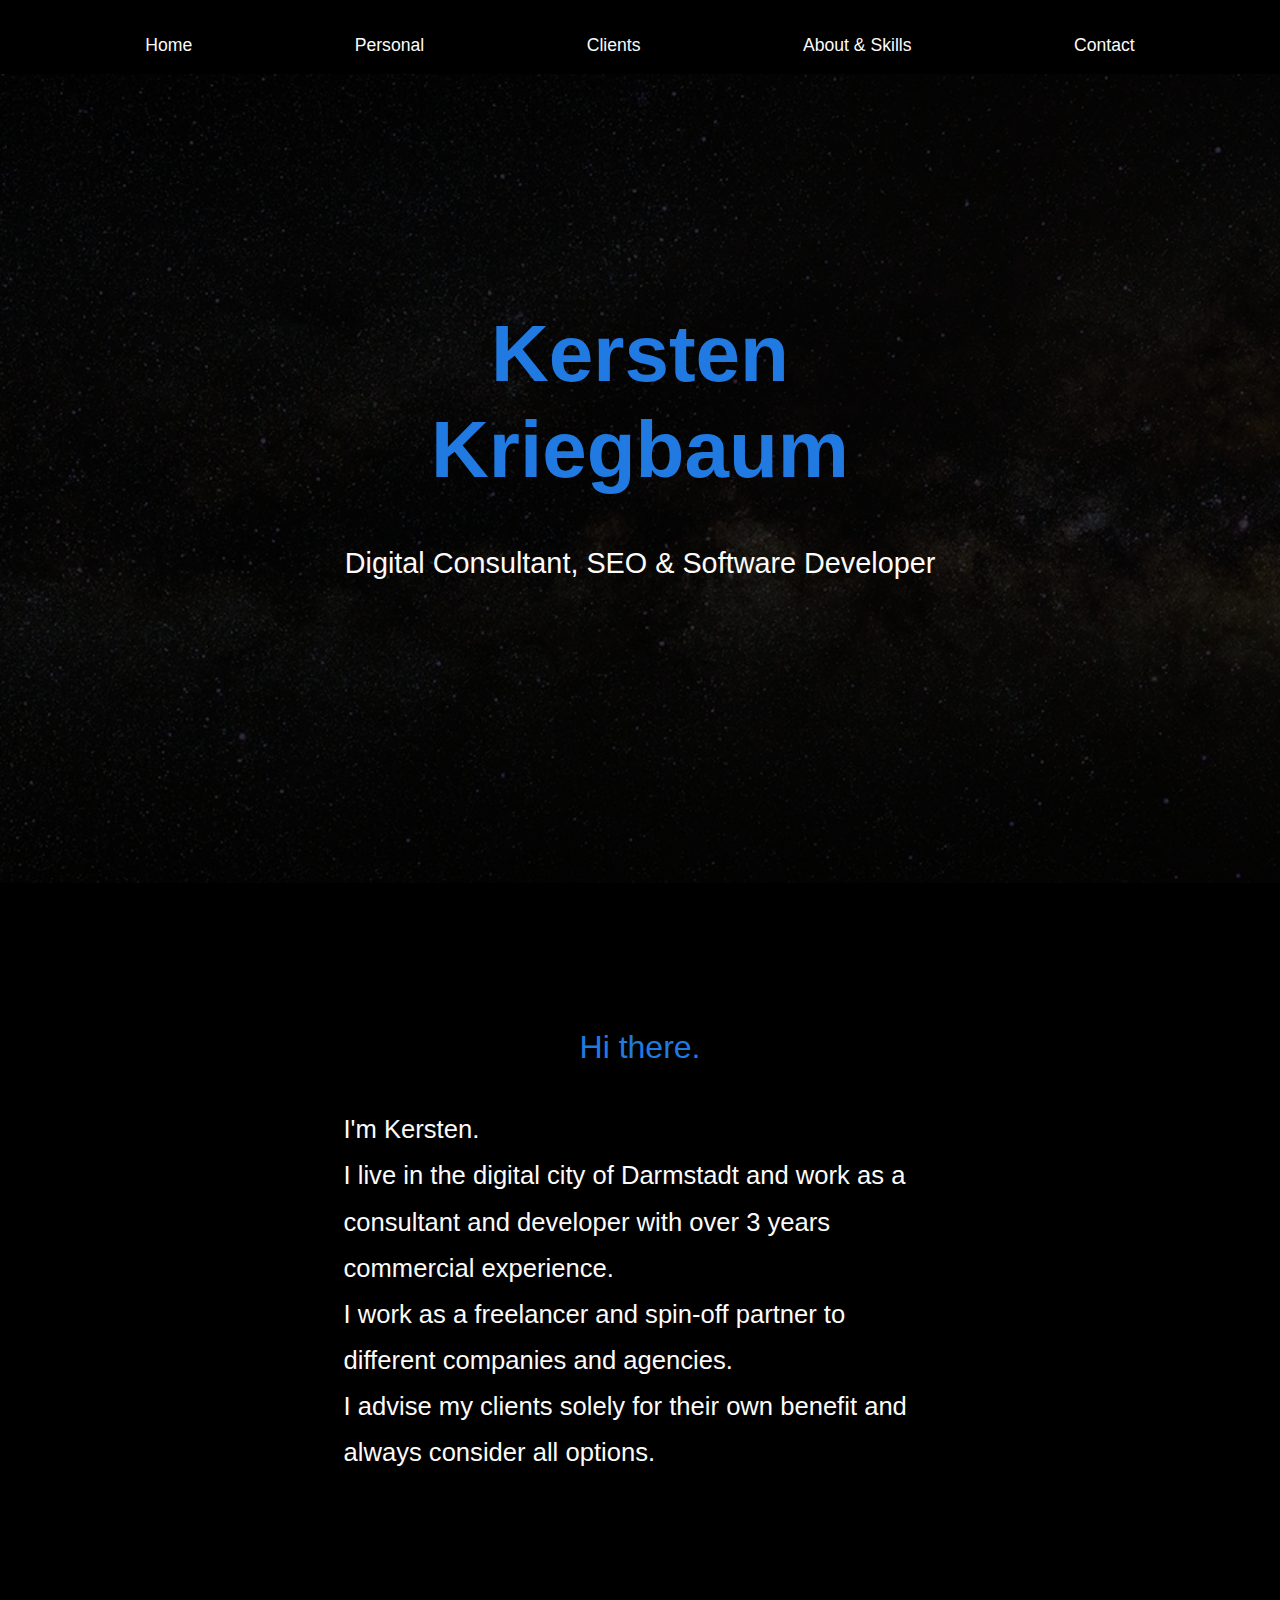
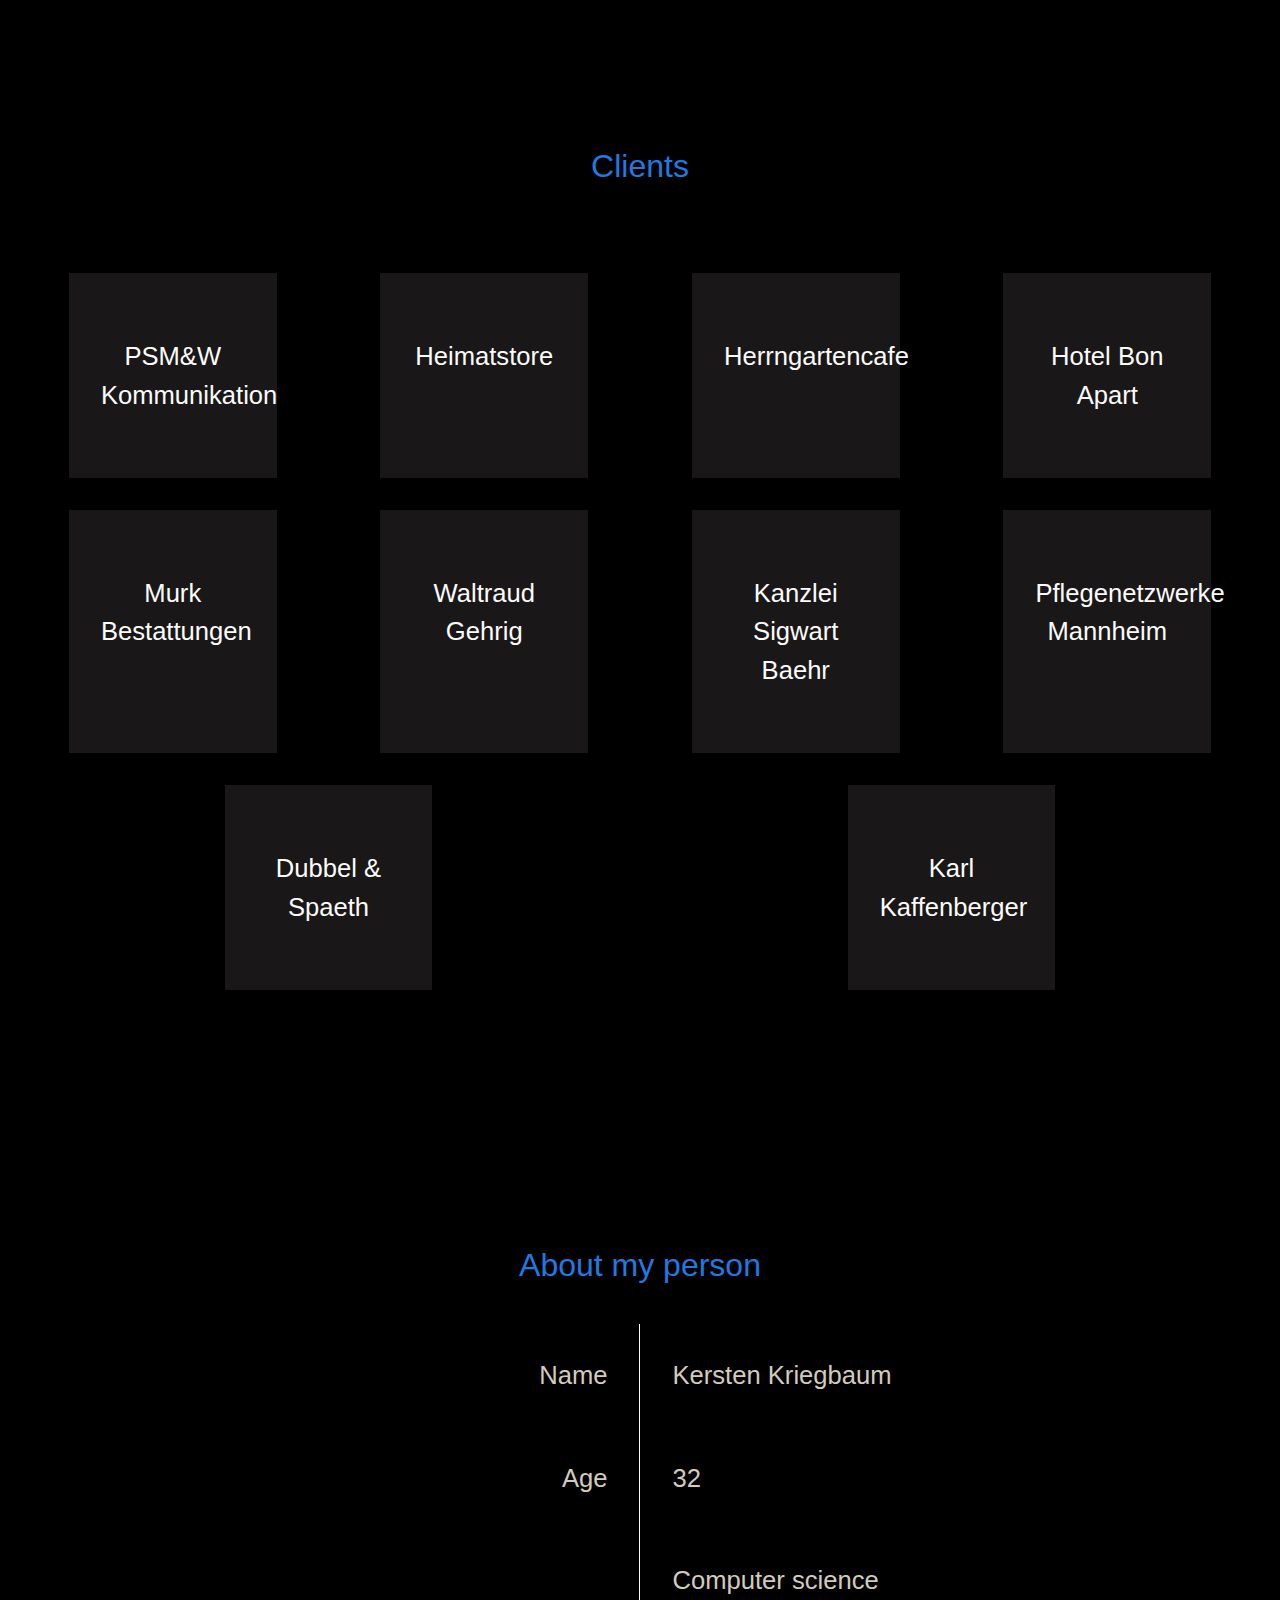
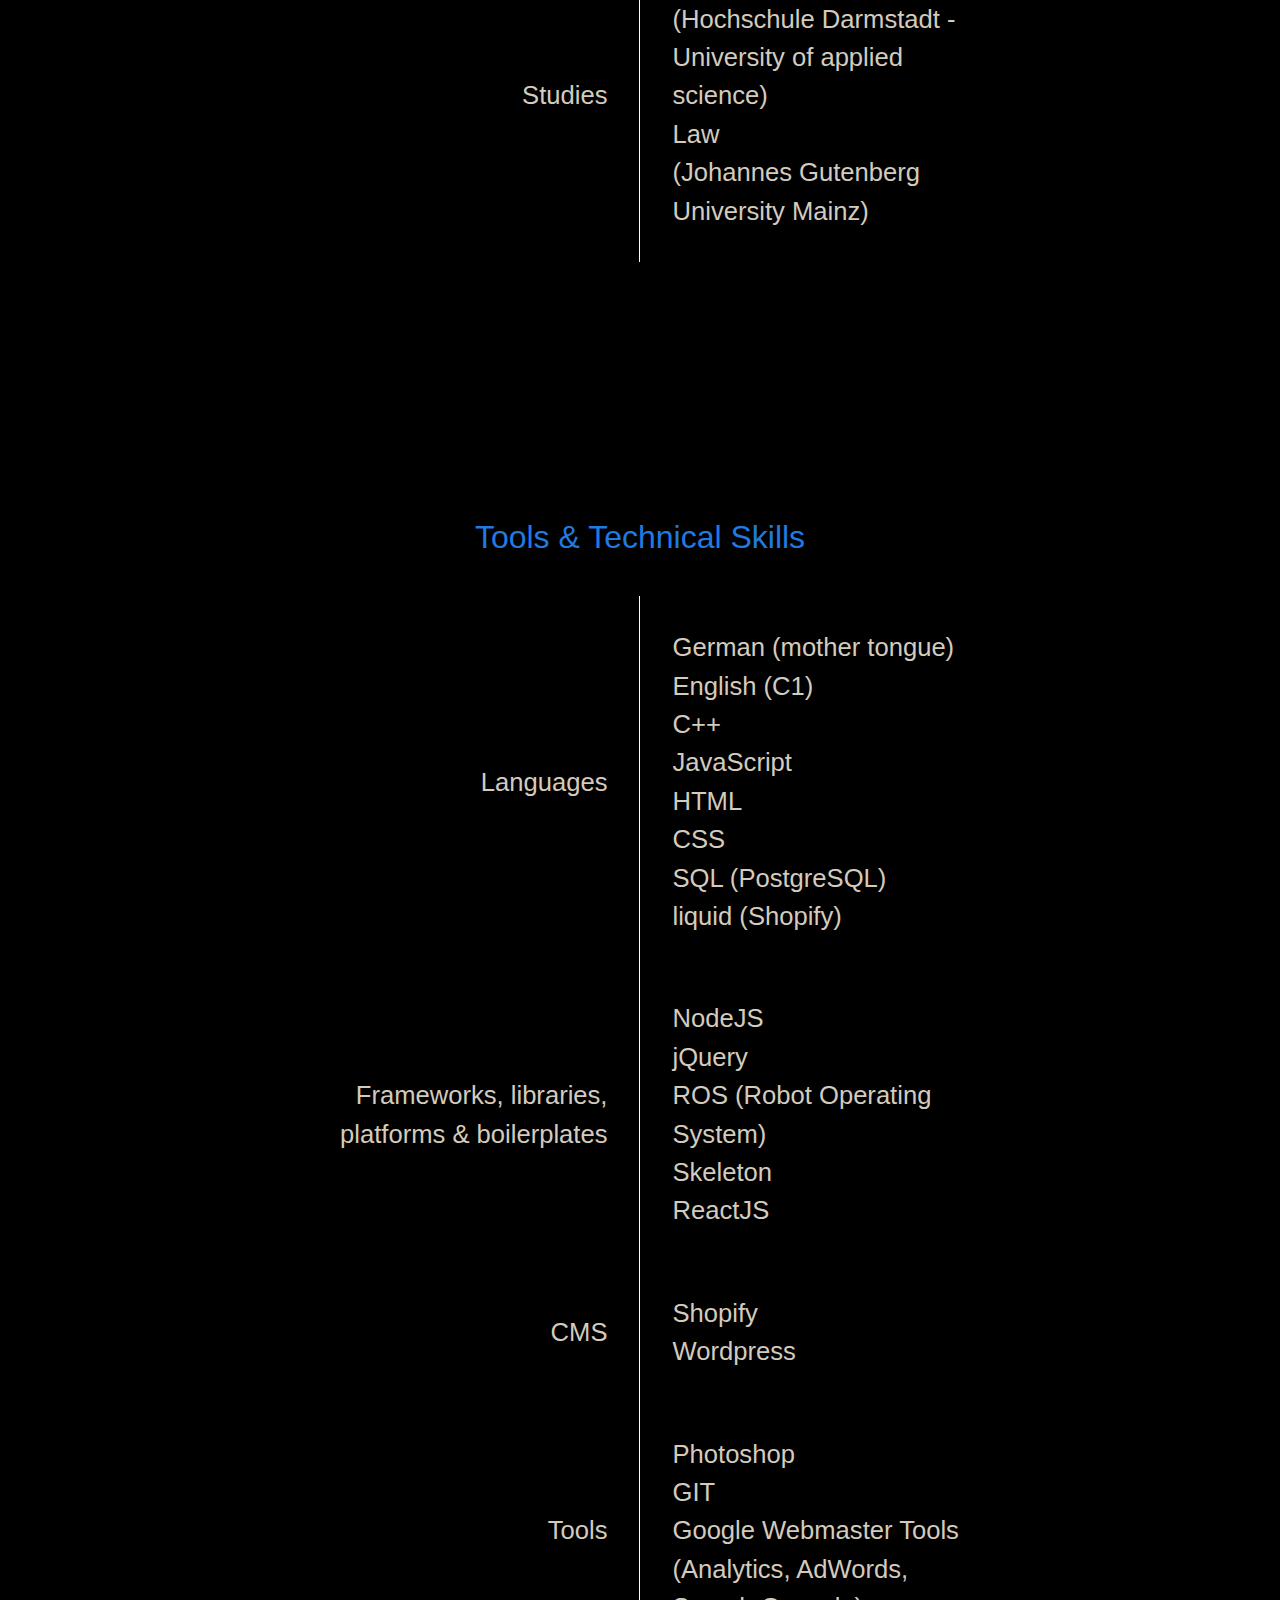
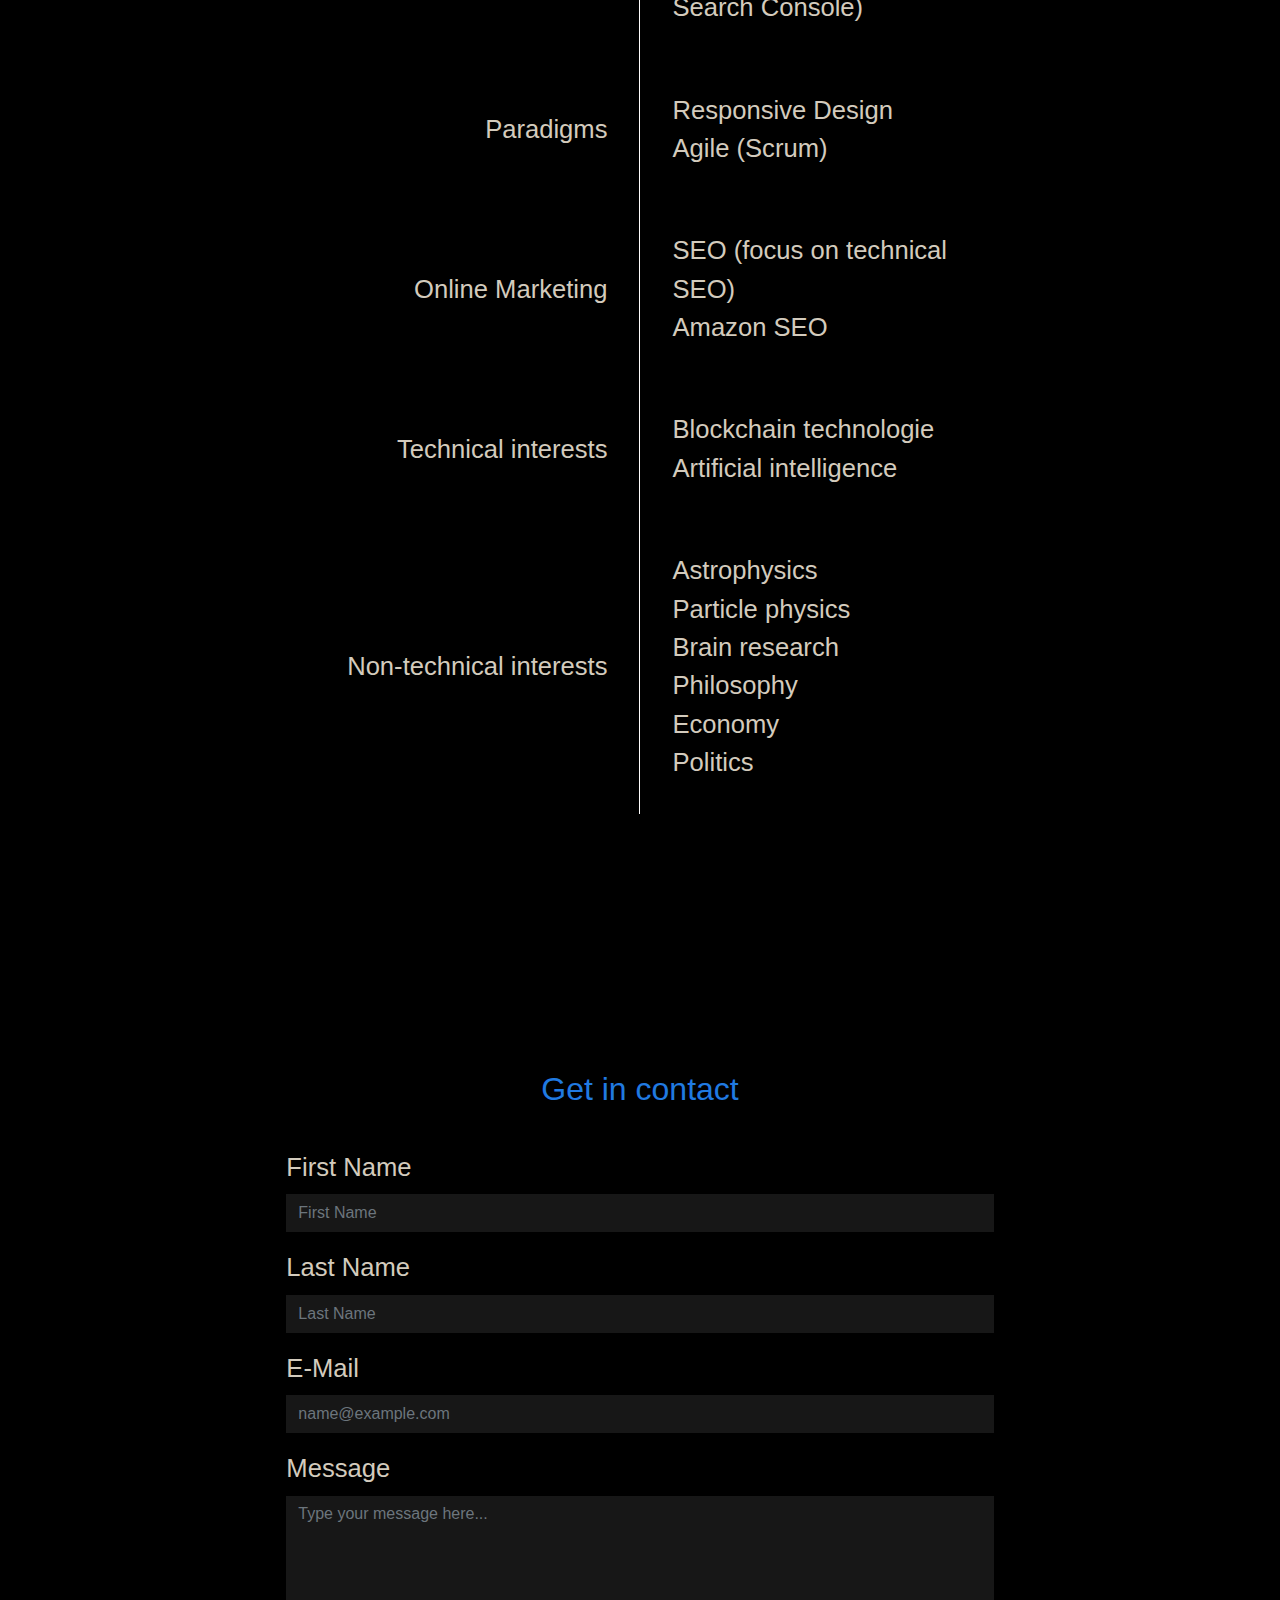
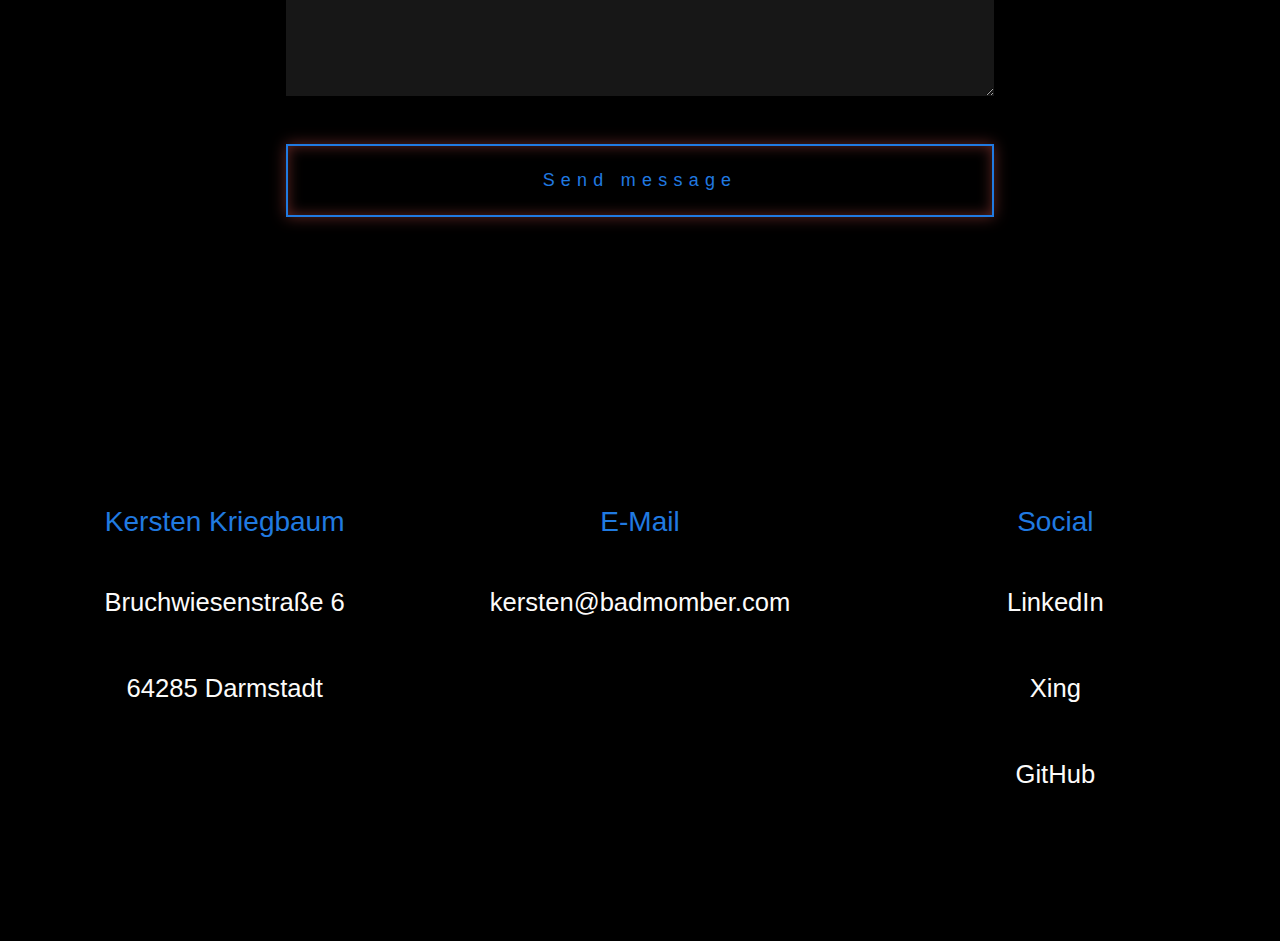
==== index.html @ b5a47869 "complete rework" ====
<!DOCTYPE html>
<html lang="en">

<head>
  <script>
    window.dataLayer = window.dataLayer || [];

    function gtag() {
      dataLayer.push(arguments);
    }
    gtag('js', new Date());

    gtag('config', 'UA-136624659-1', {
      'anonymize_ip': true
    });
  </script>
  <!-- Basic Page Needs
  –––––––––––––––––––––––––––––––––––––––––––––––––– -->
  <meta charset="utf-8">
  <title>BadMomber IT - Kersten Kriegbaum - Consultant - Developer - SEO</title>
  <meta name="description" content="">
  <meta name="author" content="">

  <!-- Mobile Specific Metas
  –––––––––––––––––––––––––––––––––––––––––––––––––– -->
  <meta name="viewport" content="width=device-width, initial-scale=1">

  <!-- jQuery
  –––––––––––––––––––––––––––––––––––––––––––––––––– -->
  <script src="http://code.jquery.com/jquery-1.11.3.min.js"></script>
  <script src="js/enllax/jquery.enllax.min.js"></script>

  <!-- JavaScript
  –––––––––––––––––––––––––––––––––––––––––––––––––– -->
  <script async src="https://www.googletagmanager.com/gtag/js?id=UA-136624659-1"></script>
  <script language="javascript" type="text/javascript" src="js/cookieconsent.js"></script>
  <script language="javascript" type="text/javascript" src="js/bootstrap/bootstrap.min.js"></script>
  <script language="javascript" type="text/javascript" src="js/site.js"></script>

  <!-- CSS
  –––––––––––––––––––––––––––––––––––––––––––––––––– -->
  <link rel="stylesheet" type="text/css" href="css/cookieconsent.min.css" />
  <link rel="stylesheet" type="text/css" href="css/custom.css">

  <!-- Favicon
  –––––––––––––––––––––––––––––––––––––––––––––––––– -->
  <link rel="icon" type="image/png" href="images/favicon.png">
  <link rel="stylesheet" href="https://use.fontawesome.com/releases/v5.7.2/css/all.css"
    integrity="sha384-fnmOCqbTlWIlj8LyTjo7mOUStjsKC4pOpQbqyi7RrhN7udi9RwhKkMHpvLbHG9Sr"
    crossorigin="anonymous">
</head>

<body>
  <!-- Menu
  –––––––––––––––––––––––––––––––––––––––––––––––––– -->
  <div data-enllax-ratio="1" class="banner parallax-container" id="home intro">
    <div class="banner-overlay"></div>
    <div data-enllax-ratio=".8" class="banner">
      <h1>Kersten Kriegbaum <br><span>Digital Consultant, SEO & Software
          Developer</span></h1>
    </div>
    <div><span id="scroll-down"><i class="fas fa-chevron-down fa-sm"></i></span></div>
  </div>

  <nav class="navbar" id="navigation">
    <ul class="navbar-list">
      <li class="navbar-item"><a class="navbar-link" href="#home">Home</a></li>
      <li class="navbar-item"><a class="navbar-link" href="#kersten">Personal</a></li>
      <li class="navbar-item"><a class="navbar-link" href="#clients">Clients</a></li>
      <li class="navbar-item"><a class="navbar-link" href="#skills">About &
          Skills</a></li>
      <li class="navbar-item"><a class="navbar-link" href="#footer">Contact</a></li>
    </ul>
  </nav>


  <!-- Primary Page Layout
  –––––––––––––––––––––––––––––––––––––––––––––––––– -->

  <div class="container-fluid" id="about">
    <div class="row justify-content-center">
      <div class="col col-xl-6 col-lg-6 col-md-8 col-sm-12">
        <h2>Hi there.</h2>
        <p>I'm Kersten.
          <br /> I live in the digital city of Darmstadt and work as a
          consultant
          and developer with over 3 years commercial <a href="#skills">experience</a>.
          <br>I work as a freelancer and spin-off partner to different
          companies
          and agencies.
          <br /> I advise my <a href="#clients">clients</a> solely for their
          own
          benefit and always consider all options.</p>
      </div>
    </div>
  </div>


  <div class="container-fluid" id="clients">
    <div class="row justify-content-around">
      <div class="col col-xl-8 col-lg-8 col-md-12 col-sm-12">
        <h2>Clients</h2>
      </div>
    </div>

    <div class="row justify-content-around">
      <a id="psmw" href="https://www.psmw.de" target="_blank" class="col col-xl-2 col-lg-2 col-md-4 col-sm-6 client">
        <span>PSM&W
          Kommunikation</span>
        <!--<img class="kundenlogo" id="logo-psmw" src="images/logo-psmw.jpg" />-->
      </a>
      <a id="heimatstore" href="https://heimatstore.com" target="_blank" class="col col-xl-2 col-lg-2 col-md-4 col-sm-6 client">
        <span>Heimatstore</a>
      <!--<img class="kundenlogo" id="logo-heimatstore" src="images/logo-heimatstore.jpg" />-->
      </a>
      <a id="hgc" href="http://herrngarten.cafe" target="_blank" class="col col-xl-2 col-lg-2 col-md-4 col-sm-6 client">
        <span>Herrngartencafe</span>
        <!--<img class="kundenlogo" id="logo-herrngarten" src="images/logo-herrngarten-cafe.jpg"
            />-->
      </a>
      <a id="bonapart" href="http://www.bon-apart.de/" target="_blank" class="col col-xl-2 col-lg-2 col-md-4 col-sm-6 client">
        <span>Hotel
          Bon Apart</span>
        <!--<img class="kundenlogo" id="logo-bon-apart" src="images/logo-hotel-bon-apart.jpg"
            />-->
      </a>
    </div>

    <div class="row justify-content-around">

      <a id="murk" href="http://www.bestattungen-murk.de/einladung.html" target="_blank"
        class="col col-xl-2 col-lg-2 col-md-4 col-sm-6 client">
        <span>Murk Bestattungen</span>
        <!--<img class="kundenlogo" id="logo-murk" src="images/logo-murk-bestattungen.jpg" />-->
      </a>
      <a id="gehrig" href="https://www.waltraud-gehrig.com/" target="_blank"
        class="col col-xl-2 col-lg-2 col-md-4 col-sm-6 client">
        <span>Waltraud Gehrig</span>
        <!--<img class="kundenlogo" id="logo-gehrig" src="images/logo-waltraud-gehrig.jpg" />-->
      </a>
      <a id="baehr" href="http://www.rae-sigwart-baehr.de/" target="_blank"
        class="col col-xl-2 col-lg-2 col-md-4 col-sm-6 client">
        <span>Kanzlei
          Sigwart Baehr</span>
        <!--<img class="kundenlogo" id="logo-baehr" src="images/logo-kanzlei-baehr.jpg" />-->
      </a>
      <a id="pflegenetzwerke" href="https://pflegenetzwerke.de/" target="_blank"
        class="col col-xl-2 col-lg-2 col-md-4 col-sm-6 client">
        <span>Pflegenetzwerke
          Mannheim</span>
        <!--<img class="kundenlogo" id="logo-baehr" src="images/logo-kanzlei-baehr.jpg" />-->
      </a>
    </div>

    <div class="row justify-content-around">

      <a id="dubbelspaeth" href="https://www.dubbelspaeth.de/" target="_blank"
        class="col col-xl-2 col-lg-2 col-md-4 col-sm-6 client">
        <span>Dubbel
          & Spaeth</span>
        <!--<img class="kundenlogo" id="logo-baehr" src="images/logo-kanzlei-baehr.jpg" />-->
      </a>
      <a id="kaffenberger" href="http://karlkaffenberger.de" target="_blank"
        class="col col-xl-2 col-lg-2 col-md-4 col-sm-6 client">
        <span>Karl
          Kaffenberger</span>
        <!--<img class="kundenlogo" id="logo-baehr" src="images/logo-kanzlei-baehr.jpg" />-->
      </a>
    </div>
  </div>

  <div class="container">
    <div class="row justify-content-center">
      <div class="col col-xl-8 col-lg-8 col-md-10 col-sm-12">
        <h2>About my person</h2>
        <table>
          <tbody>
            <tr>
              <td>Name</td>
              <td>Kersten Kriegbaum</td>
            </tr>
            <tr>
              <td>Age</td>
              <td>32</td>
            </tr>
            <tr>
              <td>Studies</td>
              <td>Computer science<br>(Hochschule Darmstadt - University of
                applied
                science)<br>
                Law<br>(Johannes Gutenberg University Mainz)
              </td>
            </tr>
          </tbody>
        </table>
      </div>
    </div>
  </div>
  <div class="container">
    <div class="row justify-content-center">
      <div class="col col-xl-8 col-lg-8 col-md-10 col-sm-12">
        <h2>Tools & Technical Skills</h2>
        <table>
          <tbody>
            <tr>
              <td>Languages</td>
              <td>German (mother tongue)<br />English (C1)<br />C++<br />JavaScript<br />HTML<br />CSS<br />SQL
                (PostgreSQL)<br />liquid (Shopify)</td>
            </tr>
            <tr>
              <td>Frameworks, libraries, platforms & boilerplates</td>
              <td>NodeJS<br />jQuery<br />ROS (Robot Operating System)<br />Skeleton<br />ReactJS</td>
            </tr>
            <tr>
              <td>CMS</td>
              <td>Shopify<br />Wordpress</td>
            </tr>
            <tr>
              <td>Tools</td>
              <td>Photoshop<br />GIT<br />Google Webmaster Tools (Analytics,
                AdWords,
                Search Console)</td>
            </tr>
            <tr>
              <td>Paradigms</td>
              <td>Responsive Design<br />Agile (Scrum)</td>
            </tr>
            <tr>
              <td>Online Marketing</td>
              <td>SEO (focus on technical SEO)<br />Amazon SEO</td>
            </tr>
            <tr>
              <td>Technical interests</td>
              <td>Blockchain technologie<br />Artificial intelligence</td>
            </tr>
            <tr>
              <td>Non-technical interests</td>
              <td>Astrophysics<br>Particle physics<br>Brain research<br>Philosophy<br>Economy<br>Politics</td>
            </tr>
          </tbody>
        </table>
      </div>
    </div>
  </div>

  <div class="container">
    <div class="row justify-content-center">
      <div class="col col-xl-8 col-lg-8 col-md-8 col-sm-12">
        <h2>Get in contact</h2>
        <form>
          <div class="form-group">
            <label for="formGroupExampleInput">First Name</label>
            <input type="text" class="form-control" id="first-name" placeholder="First Name">
          </div>
          <div class="form-group">
            <label for="formGroupExampleInput2">Last Name</label>
            <input type="text" class="form-control" id="last-name" placeholder="Last Name">
          </div>
          <div class="form-group">
            <label for="formGroupExampleInput3">E-Mail</label>
            <input type="email" class="form-control" id="email" placeholder="name@example.com">
          </div>
          <div class="form-group">
            <label for="formGroupExampleInput4">Message</label>
            <textarea type="text" class="form-control" id="message" placeholder="Type your message here..."></textarea>
          </div>
          <button type="submit" class="pure-button fuller-button white">
            Send message
          </button>
        </form>
      </div>
    </div>
  </div>





  <div class="container-fluid footer">
    <div class="row justify-content-center">
      <div class="col col-xl-4 col-lg-4 col-md-12 col-sm-12">
        <h3>Kersten Kriegbaum</h3>
        <p>Bruchwiesenstraße 6</p>
        <p>64285 Darmstadt</p>
      </div>
      <div class="col col-xl-4 col-lg-4 col-md-12 col-sm-12">
        <h3>E-Mail</h3>
        <p><a href="mailto:kersten@badmomber.com">kersten@badmomber.com</a></p>
      </div>
      <div class="col col-xl-4 col-lg-4 col-md-12 col-sm-12">
        <h3>Social</h3>
        <p><a href="https://www.linkedin.com/in/kersten-kriegbaum-382859152/"
            target="_blank">LinkedIn</a></p>
        <p><a href="https://www.xing.com/profile/Kersten_Kriegbaum" target="_blank">Xing</a></p>
        <p><a href="https://github.com/BadMomber" target="_blank">GitHub</a></p>
      </div>
    </div>
  </div>

  <!--<button onclick="topFunction()" id="myBtn" title="Go to top">Back to top</button>-->

  <!-- End Document
      –––––––––––––––––––––––––––––––––––––––––––––––––– -->
</body>

</html>
---- css/cookieconsent.min.css ----
<!DOCTYPE html>
<html lang="en">
  <head>
    <meta charset="utf-8">
  <link rel="dns-prefetch" href="https://github.githubassets.com">
  <link rel="dns-prefetch" href="https://avatars0.githubusercontent.com">
  <link rel="dns-prefetch" href="https://avatars1.githubusercontent.com">
  <link rel="dns-prefetch" href="https://avatars2.githubusercontent.com">
  <link rel="dns-prefetch" href="https://avatars3.githubusercontent.com">
  <link rel="dns-prefetch" href="https://github-cloud.s3.amazonaws.com">
  <link rel="dns-prefetch" href="https://user-images.githubusercontent.com/">



  <link crossorigin="anonymous" media="all" integrity="sha512-A9QuENBx7wdV7lzJMZ1WVk18pXDoNo9VPaUEtN5LeRZAScCPV2mZygJnUxGXxcGRBofXTEc3cHqTkCjloOlPMQ==" rel="stylesheet" href="https://github.githubassets.com/assets/frameworks-574e79274f191ff598834554443b5a1c.css" />
  
    <link crossorigin="anonymous" media="all" integrity="sha512-502Hqr7vKGNh+uhkZzXNjOACU7vYfSznhfgyXIgADckVPLWKCJlSTXKvGf7mfihwEW6hkOj40oKRHicTczxygw==" rel="stylesheet" href="https://github.githubassets.com/assets/github-6bc45b1a77b90290f2c0d46acfa0fd56.css" />
    
    
    
    

  <meta name="viewport" content="width=device-width">
  
  <title>cookieconsent/cookieconsent.min.css at master · insites/cookieconsent</title>
    <meta name="description" content="A free solution to the EU Cookie Law. Contribute to insites/cookieconsent development by creating an account on GitHub.">
    <link rel="search" type="application/opensearchdescription+xml" href="/opensearch.xml" title="GitHub">
  <link rel="fluid-icon" href="https://github.com/fluidicon.png" title="GitHub">
  <meta property="fb:app_id" content="1401488693436528">

    
    <meta property="og:image" content="https://avatars0.githubusercontent.com/u/16152638?s=400&amp;v=4" /><meta property="og:site_name" content="GitHub" /><meta property="og:type" content="object" /><meta property="og:title" content="insites/cookieconsent" /><meta property="og:url" content="https://github.com/insites/cookieconsent" /><meta property="og:description" content="A free solution to the EU Cookie Law. Contribute to insites/cookieconsent development by creating an account on GitHub." />

  <link rel="assets" href="https://github.githubassets.com/">
  <link rel="web-socket" href="wss://live.github.com/_sockets/VjI6MzU3NjIxMjUzOjYyOGYzNDMwZWNiYzI5Zjc4ZDc0YTJjMjFiMzk0MWJlZjhmNjRhMzQ1NTM1ZjBiZDNlYmE0MzliNTEwNmExYTI=--787faa297ef377d2b3a7ffae197ee95fe0feacca">
  <meta name="pjax-timeout" content="1000">
  <link rel="sudo-modal" href="/sessions/sudo_modal">
  <meta name="request-id" content="DDD0:1E6B:4C3335:85216E:5C91AA55" data-pjax-transient>


  

  <meta name="selected-link" value="repo_source" data-pjax-transient>

      <meta name="google-site-verification" content="KT5gs8h0wvaagLKAVWq8bbeNwnZZK1r1XQysX3xurLU">
    <meta name="google-site-verification" content="ZzhVyEFwb7w3e0-uOTltm8Jsck2F5StVihD0exw2fsA">
    <meta name="google-site-verification" content="GXs5KoUUkNCoaAZn7wPN-t01Pywp9M3sEjnt_3_ZWPc">

  <meta name="octolytics-host" content="collector.githubapp.com" /><meta name="octolytics-app-id" content="github" /><meta name="octolytics-event-url" content="https://collector.githubapp.com/github-external/browser_event" /><meta name="octolytics-dimension-request_id" content="DDD0:1E6B:4C3335:85216E:5C91AA55" /><meta name="octolytics-dimension-region_edge" content="iad" /><meta name="octolytics-dimension-region_render" content="iad" /><meta name="octolytics-actor-id" content="16656033" /><meta name="octolytics-actor-login" content="BadMomber" /><meta name="octolytics-actor-hash" content="dfe4a748f87c6f5a8ca30a1b6fad29712d1ffa2aa1aa22e3febe26e87e734a97" />
<meta name="analytics-location" content="/&lt;user-name&gt;/&lt;repo-name&gt;/blob/show" data-pjax-transient="true" />



    <meta name="google-analytics" content="UA-3769691-2">

  <meta class="js-ga-set" name="userId" content="5e0e19bf14a8513902544fa3bc2c2056">

<meta class="js-ga-set" name="dimension1" content="Logged In">



  

      <meta name="hostname" content="github.com">
    <meta name="user-login" content="BadMomber">

      <meta name="expected-hostname" content="github.com">
    <meta name="js-proxy-site-detection-payload" content="[base64]">

    <meta name="enabled-features" content="UNIVERSE_BANNER,MARKETPLACE_SOCIAL_PROOF,MARKETPLACE_PLAN_RESTRICTION_EDITOR,NOTIFY_ON_BLOCK,RELATED_ISSUES">

  <meta name="html-safe-nonce" content="d323119aefaa06263a90af8a248451422d2ed6d0">

  <meta http-equiv="x-pjax-version" content="16d89ce5c63a08db32cd887a330f792e">
  

      <link href="https://github.com/insites/cookieconsent/commits/master.atom" rel="alternate" title="Recent Commits to cookieconsent:master" type="application/atom+xml">

  <meta name="go-import" content="github.com/insites/cookieconsent git https://github.com/insites/cookieconsent.git">

  <meta name="octolytics-dimension-user_id" content="16152638" /><meta name="octolytics-dimension-user_login" content="insites" /><meta name="octolytics-dimension-repository_id" content="30200039" /><meta name="octolytics-dimension-repository_nwo" content="insites/cookieconsent" /><meta name="octolytics-dimension-repository_public" content="true" /><meta name="octolytics-dimension-repository_is_fork" content="false" /><meta name="octolytics-dimension-repository_network_root_id" content="30200039" /><meta name="octolytics-dimension-repository_network_root_nwo" content="insites/cookieconsent" /><meta name="octolytics-dimension-repository_explore_github_marketplace_ci_cta_shown" content="false" />


    <link rel="canonical" href="https://github.com/insites/cookieconsent/blob/master/build/cookieconsent.min.css" data-pjax-transient>


  <meta name="browser-stats-url" content="https://api.github.com/_private/browser/stats">

  <meta name="browser-errors-url" content="https://api.github.com/_private/browser/errors">

  <link rel="mask-icon" href="https://github.githubassets.com/pinned-octocat.svg" color="#000000">
  <link rel="icon" type="image/x-icon" class="js-site-favicon" href="https://github.githubassets.com/favicon.ico">

<meta name="theme-color" content="#1e2327">


  <meta name="u2f-support" content="true">


  <link rel="manifest" href="/manifest.json" crossOrigin="use-credentials">

  </head>

  <body class="logged-in env-production emoji-size-boost page-blob">
    

  <div class="position-relative js-header-wrapper ">
    <a href="#start-of-content" tabindex="1" class="p-3 bg-blue text-white show-on-focus js-skip-to-content">Skip to content</a>
    <div id="js-pjax-loader-bar" class="pjax-loader-bar"><div class="progress"></div></div>

    
    
    


        
<header class="Header-old  f5" role="banner">
  <div class="d-flex flex-justify-between px-3 ">
    <div class="d-flex flex-justify-between ">
      <div class="">
        <a class="header-logo-invertocat" href="https://github.com/" data-hotkey="g d"
  aria-label=&quot;Home page&quot;
  data-ga-click="Header, go to dashboard, icon:logo">
  <svg height="32" class="octicon octicon-mark-github" viewBox="0 0 16 16" version="1.1" width="32" aria-hidden="true"><path fill-rule="evenodd" d="M8 0C3.58 0 0 3.58 0 8c0 3.54 2.29 6.53 5.47 7.59.4.07.55-.17.55-.38 0-.19-.01-.82-.01-1.49-2.01.37-2.53-.49-2.69-.94-.09-.23-.48-.94-.82-1.13-.28-.15-.68-.52-.01-.53.63-.01 1.08.58 1.23.82.72 1.21 1.87.87 2.33.66.07-.52.28-.87.51-1.07-1.78-.2-3.64-.89-3.64-3.95 0-.87.31-1.59.82-2.15-.08-.2-.36-1.02.08-2.12 0 0 .67-.21 2.2.82.64-.18 1.32-.27 2-.27.68 0 1.36.09 2 .27 1.53-1.04 2.2-.82 2.2-.82.44 1.1.16 1.92.08 2.12.51.56.82 1.27.82 2.15 0 3.07-1.87 3.75-3.65 3.95.29.25.54.73.54 1.48 0 1.07-.01 1.93-.01 2.2 0 .21.15.46.55.38A8.013 8.013 0 0 0 16 8c0-4.42-3.58-8-8-8z"/></svg>
</a>

      </div>

    </div>

    <div class="HeaderMenu d-flex flex-justify-between flex-auto">
      <nav class="d-flex flex-items-center" aria-label="Global">
            <div class="">
              <div class="header-search mr-3 scoped-search site-scoped-search js-site-search position-relative js-jump-to"
  role="combobox"
  aria-owns="jump-to-results"
  aria-label="Search or jump to"
  aria-haspopup="listbox"
  aria-expanded="false"
>
  <div class="position-relative">
    <!-- '"` --><!-- </textarea></xmp> --></option></form><form class="js-site-search-form" role="search" aria-label="Site" data-scope-type="Repository" data-scope-id="30200039" data-scoped-search-url="/insites/cookieconsent/search" data-unscoped-search-url="/search" action="/insites/cookieconsent/search" accept-charset="UTF-8" method="get"><input name="utf8" type="hidden" value="&#x2713;" />
      <label class="form-control input-sm header-search-wrapper p-0 header-search-wrapper-jump-to position-relative d-flex flex-justify-between flex-items-center js-chromeless-input-container">
        <input type="text"
          class="form-control input-sm header-search-input jump-to-field js-jump-to-field js-site-search-focus js-site-search-field is-clearable"
          data-hotkey="s,/"
          name="q"
          value=""
          placeholder="Search or jump to…"
          data-unscoped-placeholder="Search or jump to…"
          data-scoped-placeholder="Search or jump to…"
          autocapitalize="off"
          aria-autocomplete="list"
          aria-controls="jump-to-results"
          aria-label="Search or jump to…"
          data-jump-to-suggestions-path="/_graphql/GetSuggestedNavigationDestinations#csrf-token=+uVC2ofkk/o7bGFyGu5GqO6PAdbmjFamcGDf/BjBPngJ0fnPnRsLHGc5orXY2x5YsFgr47Thexy0MD/Po57ygg=="
          spellcheck="false"
          autocomplete="off"
          >
          <input type="hidden" class="js-site-search-type-field" name="type" >
            <img src="https://github.githubassets.com/images/search-key-slash.svg" alt="" class="mr-2 header-search-key-slash">

            <div class="Box position-absolute overflow-hidden d-none jump-to-suggestions js-jump-to-suggestions-container">
              
<ul class="d-none js-jump-to-suggestions-template-container">
  

<li class="d-flex flex-justify-start flex-items-center p-0 f5 navigation-item js-navigation-item js-jump-to-suggestion" role="option">
  <a tabindex="-1" class="no-underline d-flex flex-auto flex-items-center jump-to-suggestions-path js-jump-to-suggestion-path js-navigation-open p-2" href="">
    <div class="jump-to-octicon js-jump-to-octicon flex-shrink-0 mr-2 text-center d-none">
      <svg height="16" width="16" class="octicon octicon-repo flex-shrink-0 js-jump-to-octicon-repo d-none" title="Repository" aria-label="Repository" viewBox="0 0 12 16" version="1.1" role="img"><path fill-rule="evenodd" d="M4 9H3V8h1v1zm0-3H3v1h1V6zm0-2H3v1h1V4zm0-2H3v1h1V2zm8-1v12c0 .55-.45 1-1 1H6v2l-1.5-1.5L3 16v-2H1c-.55 0-1-.45-1-1V1c0-.55.45-1 1-1h10c.55 0 1 .45 1 1zm-1 10H1v2h2v-1h3v1h5v-2zm0-10H2v9h9V1z"/></svg>
      <svg height="16" width="16" class="octicon octicon-project flex-shrink-0 js-jump-to-octicon-project d-none" title="Project" aria-label="Project" viewBox="0 0 15 16" version="1.1" role="img"><path fill-rule="evenodd" d="M10 12h3V2h-3v10zm-4-2h3V2H6v8zm-4 4h3V2H2v12zm-1 1h13V1H1v14zM14 0H1a1 1 0 0 0-1 1v14a1 1 0 0 0 1 1h13a1 1 0 0 0 1-1V1a1 1 0 0 0-1-1z"/></svg>
      <svg height="16" width="16" class="octicon octicon-search flex-shrink-0 js-jump-to-octicon-search d-none" title="Search" aria-label="Search" viewBox="0 0 16 16" version="1.1" role="img"><path fill-rule="evenodd" d="M15.7 13.3l-3.81-3.83A5.93 5.93 0 0 0 13 6c0-3.31-2.69-6-6-6S1 2.69 1 6s2.69 6 6 6c1.3 0 2.48-.41 3.47-1.11l3.83 3.81c.19.2.45.3.7.3.25 0 .52-.09.7-.3a.996.996 0 0 0 0-1.41v.01zM7 10.7c-2.59 0-4.7-2.11-4.7-4.7 0-2.59 2.11-4.7 4.7-4.7 2.59 0 4.7 2.11 4.7 4.7 0 2.59-2.11 4.7-4.7 4.7z"/></svg>
    </div>

    <img class="avatar mr-2 flex-shrink-0 js-jump-to-suggestion-avatar d-none" alt="" aria-label="Team" src="" width="28" height="28">

    <div class="jump-to-suggestion-name js-jump-to-suggestion-name flex-auto overflow-hidden text-left no-wrap css-truncate css-truncate-target">
    </div>

    <div class="border rounded-1 flex-shrink-0 bg-gray px-1 text-gray-light ml-1 f6 d-none js-jump-to-badge-search">
      <span class="js-jump-to-badge-search-text-default d-none" aria-label="in this repository">
        In this repository
      </span>
      <span class="js-jump-to-badge-search-text-global d-none" aria-label="in all of GitHub">
        All GitHub
      </span>
      <span aria-hidden="true" class="d-inline-block ml-1 v-align-middle">↵</span>
    </div>

    <div aria-hidden="true" class="border rounded-1 flex-shrink-0 bg-gray px-1 text-gray-light ml-1 f6 d-none d-on-nav-focus js-jump-to-badge-jump">
      Jump to
      <span class="d-inline-block ml-1 v-align-middle">↵</span>
    </div>
  </a>
</li>

</ul>

<ul class="d-none js-jump-to-no-results-template-container">
  <li class="d-flex flex-justify-center flex-items-center f5 d-none js-jump-to-suggestion p-2">
    <span class="text-gray">No suggested jump to results</span>
  </li>
</ul>

<ul id="jump-to-results" role="listbox" class="p-0 m-0 js-navigation-container jump-to-suggestions-results-container js-jump-to-suggestions-results-container">
  

<li class="d-flex flex-justify-start flex-items-center p-0 f5 navigation-item js-navigation-item js-jump-to-scoped-search d-none" role="option">
  <a tabindex="-1" class="no-underline d-flex flex-auto flex-items-center jump-to-suggestions-path js-jump-to-suggestion-path js-navigation-open p-2" href="">
    <div class="jump-to-octicon js-jump-to-octicon flex-shrink-0 mr-2 text-center d-none">
      <svg height="16" width="16" class="octicon octicon-repo flex-shrink-0 js-jump-to-octicon-repo d-none" title="Repository" aria-label="Repository" viewBox="0 0 12 16" version="1.1" role="img"><path fill-rule="evenodd" d="M4 9H3V8h1v1zm0-3H3v1h1V6zm0-2H3v1h1V4zm0-2H3v1h1V2zm8-1v12c0 .55-.45 1-1 1H6v2l-1.5-1.5L3 16v-2H1c-.55 0-1-.45-1-1V1c0-.55.45-1 1-1h10c.55 0 1 .45 1 1zm-1 10H1v2h2v-1h3v1h5v-2zm0-10H2v9h9V1z"/></svg>
      <svg height="16" width="16" class="octicon octicon-project flex-shrink-0 js-jump-to-octicon-project d-none" title="Project" aria-label="Project" viewBox="0 0 15 16" version="1.1" role="img"><path fill-rule="evenodd" d="M10 12h3V2h-3v10zm-4-2h3V2H6v8zm-4 4h3V2H2v12zm-1 1h13V1H1v14zM14 0H1a1 1 0 0 0-1 1v14a1 1 0 0 0 1 1h13a1 1 0 0 0 1-1V1a1 1 0 0 0-1-1z"/></svg>
      <svg height="16" width="16" class="octicon octicon-search flex-shrink-0 js-jump-to-octicon-search d-none" title="Search" aria-label="Search" viewBox="0 0 16 16" version="1.1" role="img"><path fill-rule="evenodd" d="M15.7 13.3l-3.81-3.83A5.93 5.93 0 0 0 13 6c0-3.31-2.69-6-6-6S1 2.69 1 6s2.69 6 6 6c1.3 0 2.48-.41 3.47-1.11l3.83 3.81c.19.2.45.3.7.3.25 0 .52-.09.7-.3a.996.996 0 0 0 0-1.41v.01zM7 10.7c-2.59 0-4.7-2.11-4.7-4.7 0-2.59 2.11-4.7 4.7-4.7 2.59 0 4.7 2.11 4.7 4.7 0 2.59-2.11 4.7-4.7 4.7z"/></svg>
    </div>

    <img class="avatar mr-2 flex-shrink-0 js-jump-to-suggestion-avatar d-none" alt="" aria-label="Team" src="" width="28" height="28">

    <div class="jump-to-suggestion-name js-jump-to-suggestion-name flex-auto overflow-hidden text-left no-wrap css-truncate css-truncate-target">
    </div>

    <div class="border rounded-1 flex-shrink-0 bg-gray px-1 text-gray-light ml-1 f6 d-none js-jump-to-badge-search">
      <span class="js-jump-to-badge-search-text-default d-none" aria-label="in this repository">
        In this repository
      </span>
      <span class="js-jump-to-badge-search-text-global d-none" aria-label="in all of GitHub">
        All GitHub
      </span>
      <span aria-hidden="true" class="d-inline-block ml-1 v-align-middle">↵</span>
    </div>

    <div aria-hidden="true" class="border rounded-1 flex-shrink-0 bg-gray px-1 text-gray-light ml-1 f6 d-none d-on-nav-focus js-jump-to-badge-jump">
      Jump to
      <span class="d-inline-block ml-1 v-align-middle">↵</span>
    </div>
  </a>
</li>

  

<li class="d-flex flex-justify-start flex-items-center p-0 f5 navigation-item js-navigation-item js-jump-to-global-search d-none" role="option">
  <a tabindex="-1" class="no-underline d-flex flex-auto flex-items-center jump-to-suggestions-path js-jump-to-suggestion-path js-navigation-open p-2" href="">
    <div class="jump-to-octicon js-jump-to-octicon flex-shrink-0 mr-2 text-center d-none">
      <svg height="16" width="16" class="octicon octicon-repo flex-shrink-0 js-jump-to-octicon-repo d-none" title="Repository" aria-label="Repository" viewBox="0 0 12 16" version="1.1" role="img"><path fill-rule="evenodd" d="M4 9H3V8h1v1zm0-3H3v1h1V6zm0-2H3v1h1V4zm0-2H3v1h1V2zm8-1v12c0 .55-.45 1-1 1H6v2l-1.5-1.5L3 16v-2H1c-.55 0-1-.45-1-1V1c0-.55.45-1 1-1h10c.55 0 1 .45 1 1zm-1 10H1v2h2v-1h3v1h5v-2zm0-10H2v9h9V1z"/></svg>
      <svg height="16" width="16" class="octicon octicon-project flex-shrink-0 js-jump-to-octicon-project d-none" title="Project" aria-label="Project" viewBox="0 0 15 16" version="1.1" role="img"><path fill-rule="evenodd" d="M10 12h3V2h-3v10zm-4-2h3V2H6v8zm-4 4h3V2H2v12zm-1 1h13V1H1v14zM14 0H1a1 1 0 0 0-1 1v14a1 1 0 0 0 1 1h13a1 1 0 0 0 1-1V1a1 1 0 0 0-1-1z"/></svg>
      <svg height="16" width="16" class="octicon octicon-search flex-shrink-0 js-jump-to-octicon-search d-none" title="Search" aria-label="Search" viewBox="0 0 16 16" version="1.1" role="img"><path fill-rule="evenodd" d="M15.7 13.3l-3.81-3.83A5.93 5.93 0 0 0 13 6c0-3.31-2.69-6-6-6S1 2.69 1 6s2.69 6 6 6c1.3 0 2.48-.41 3.47-1.11l3.83 3.81c.19.2.45.3.7.3.25 0 .52-.09.7-.3a.996.996 0 0 0 0-1.41v.01zM7 10.7c-2.59 0-4.7-2.11-4.7-4.7 0-2.59 2.11-4.7 4.7-4.7 2.59 0 4.7 2.11 4.7 4.7 0 2.59-2.11 4.7-4.7 4.7z"/></svg>
    </div>

    <img class="avatar mr-2 flex-shrink-0 js-jump-to-suggestion-avatar d-none" alt="" aria-label="Team" src="" width="28" height="28">

    <div class="jump-to-suggestion-name js-jump-to-suggestion-name flex-auto overflow-hidden text-left no-wrap css-truncate css-truncate-target">
    </div>

    <div class="border rounded-1 flex-shrink-0 bg-gray px-1 text-gray-light ml-1 f6 d-none js-jump-to-badge-search">
      <span class="js-jump-to-badge-search-text-default d-none" aria-label="in this repository">
        In this repository
      </span>
      <span class="js-jump-to-badge-search-text-global d-none" aria-label="in all of GitHub">
        All GitHub
      </span>
      <span aria-hidden="true" class="d-inline-block ml-1 v-align-middle">↵</span>
    </div>

    <div aria-hidden="true" class="border rounded-1 flex-shrink-0 bg-gray px-1 text-gray-light ml-1 f6 d-none d-on-nav-focus js-jump-to-badge-jump">
      Jump to
      <span class="d-inline-block ml-1 v-align-middle">↵</span>
    </div>
  </a>
</li>


    <li class="d-flex flex-justify-center flex-items-center p-0 f5 js-jump-to-suggestion">
      <img src="https://github.githubassets.com/images/spinners/octocat-spinner-128.gif" alt="Octocat Spinner Icon" class="m-2" width="28">
    </li>
</ul>

            </div>
      </label>
</form>  </div>
</div>

            </div>

          <ul class="d-flex pl-2 flex-items-center text-bold list-style-none">
            <li>
              <a class="js-selected-navigation-item HeaderNavlink px-2" data-hotkey="g p" data-ga-click="Header, click, Nav menu - item:pulls context:user" aria-label="Pull requests you created" data-selected-links="/pulls /pulls/assigned /pulls/mentioned /pulls" href="/pulls">
                Pull requests
</a>            </li>
            <li>
              <a class="js-selected-navigation-item HeaderNavlink px-2" data-hotkey="g i" data-ga-click="Header, click, Nav menu - item:issues context:user" aria-label="Issues you created" data-selected-links="/issues /issues/assigned /issues/mentioned /issues" href="/issues">
                Issues
</a>            </li>
              <li class="position-relative">
                <a class="js-selected-navigation-item HeaderNavlink px-2" data-ga-click="Header, click, Nav menu - item:marketplace context:user" data-octo-click="marketplace_click" data-octo-dimensions="location:nav_bar" data-selected-links=" /marketplace" href="/marketplace">
                   Marketplace
</a>                  
              </li>
            <li>
              <a class="js-selected-navigation-item HeaderNavlink px-2" data-ga-click="Header, click, Nav menu - item:explore" data-selected-links="/explore /trending /trending/developers /integrations /integrations/feature/code /integrations/feature/collaborate /integrations/feature/ship showcases showcases_search showcases_landing /explore" href="/explore">
                Explore
</a>            </li>
          </ul>
      </nav>

      <div class="d-flex">
        
<ul class="user-nav d-flex flex-items-center list-style-none" id="user-links">
  <li class="dropdown">
    <span class="d-inline-block  px-2">
      
    <a aria-label="You have no unread notifications" class="Header-link notification-indicator tooltipped tooltipped-s  js-socket-channel js-notification-indicator" data-hotkey="g n" data-ga-click="Header, go to notifications, icon:read" data-channel="notification-changed:16656033" href="/notifications">
        <span class="mail-status  unread"></span>
        <svg class="octicon octicon-bell" viewBox="0 0 14 16" version="1.1" width="14" height="16" aria-hidden="true"><path fill-rule="evenodd" d="M14 12v1H0v-1l.73-.58c.77-.77.81-2.55 1.19-4.42C2.69 3.23 6 2 6 2c0-.55.45-1 1-1s1 .45 1 1c0 0 3.39 1.23 4.16 5 .38 1.88.42 3.66 1.19 4.42l.66.58H14zm-7 4c1.11 0 2-.89 2-2H5c0 1.11.89 2 2 2z"/></svg>
</a>
    </span>
  </li>

  <li class="dropdown px-2 ">
    <details class="details-overlay details-reset">
  <summary class="Header-link"
      aria-label="Create new…"
      data-ga-click="Header, create new, icon:add">
    <svg class="octicon octicon-plus" viewBox="0 0 12 16" version="1.1" width="12" height="16" aria-hidden="true"><path fill-rule="evenodd" d="M12 9H7v5H5V9H0V7h5V2h2v5h5v2z"/></svg> <span class="dropdown-caret"></span>
  </summary>
  <details-menu class="dropdown-menu dropdown-menu-sw">
    
<a role="menuitem" class="dropdown-item" href="/new" data-ga-click="Header, create new repository">
  New repository
</a>

  <a role="menuitem" class="dropdown-item" href="/new/import" data-ga-click="Header, import a repository">
    Import repository
  </a>

<a role="menuitem" class="dropdown-item" href="https://gist.github.com/" data-ga-click="Header, create new gist">
  New gist
</a>

  <a role="menuitem" class="dropdown-item" href="/organizations/new" data-ga-click="Header, create new organization">
    New organization
  </a>


  <div class="dropdown-divider"></div>
  <div class="dropdown-header">
    <span title="insites/cookieconsent">This repository</span>
  </div>
    <a role="menuitem" class="dropdown-item" href="/insites/cookieconsent/issues/new" data-ga-click="Header, create new issue" data-skip-pjax>
      New issue
    </a>


  </details-menu>
</details>

  </li>

  <li class="dropdown">

    <details class="details-overlay details-reset d-flex pl-2 flex-items-center">
      <summary class="HeaderNavlink name"
        aria-label="View profile and more"
        data-ga-click="Header, show menu, icon:avatar">
        <img alt="@BadMomber" class="avatar float-left mr-1" src="https://avatars2.githubusercontent.com/u/16656033?s=40&amp;v=4" height="20" width="20">
        <span class="dropdown-caret"></span>
      </summary>
      <details-menu class="dropdown-menu dropdown-menu-sw">
        <div class="header-nav-current-user css-truncate"><a role="menuitem" class="no-underline user-profile-link px-3 pt-2 pb-2 mb-n2 mt-n1 d-block" href="/BadMomber" data-ga-click="Header, go to profile, text:Signed in as">Signed in as <strong class="css-truncate-target">BadMomber</strong></a></div>
        <div role="none" class="dropdown-divider"></div>

        <div class="px-3 f6 user-status-container js-user-status-context pb-1" data-url="/users/status?compact=1&amp;link_mentions=0&amp;truncate=1">
          
<div class="js-user-status-container user-status-compact" data-team-hovercards-enabled>
  <details class="js-user-status-details details-reset details-overlay details-overlay-dark">
    <summary class="btn-link no-underline js-toggle-user-status-edit toggle-user-status-edit width-full" aria-haspopup="dialog" role="menuitem" data-hydro-click="{&quot;event_type&quot;:&quot;user_profile.click&quot;,&quot;payload&quot;:{&quot;profile_user_id&quot;:16152638,&quot;target&quot;:&quot;EDIT_USER_STATUS&quot;,&quot;user_id&quot;:16656033,&quot;client_id&quot;:&quot;1497154497.1546248273&quot;,&quot;originating_request_id&quot;:&quot;DDD0:1E6B:4C3335:85216E:5C91AA55&quot;,&quot;originating_url&quot;:&quot;https://github.com/insites/cookieconsent/blob/master/build/cookieconsent.min.css&quot;}}" data-hydro-click-hmac="2a06e6e22afac43695ad5d5356ed2e7a65567bc886054633fbbac29ea4eb137c">
      <div class="f6 d-inline-block v-align-middle  user-status-emoji-only-header pl-0 circle lh-condensed user-status-header " style="max-width: 29px">
        <div class="user-status-emoji-container flex-shrink-0 mr-1">
          <svg class="octicon octicon-smiley" viewBox="0 0 16 16" version="1.1" width="16" height="16" aria-hidden="true"><path fill-rule="evenodd" d="M8 0C3.58 0 0 3.58 0 8s3.58 8 8 8 8-3.58 8-8-3.58-8-8-8zm4.81 12.81a6.72 6.72 0 0 1-2.17 1.45c-.83.36-1.72.53-2.64.53-.92 0-1.81-.17-2.64-.53-.81-.34-1.55-.83-2.17-1.45a6.773 6.773 0 0 1-1.45-2.17A6.59 6.59 0 0 1 1.21 8c0-.92.17-1.81.53-2.64.34-.81.83-1.55 1.45-2.17.62-.62 1.36-1.11 2.17-1.45A6.59 6.59 0 0 1 8 1.21c.92 0 1.81.17 2.64.53.81.34 1.55.83 2.17 1.45.62.62 1.11 1.36 1.45 2.17.36.83.53 1.72.53 2.64 0 .92-.17 1.81-.53 2.64-.34.81-.83 1.55-1.45 2.17zM4 6.8v-.59c0-.66.53-1.19 1.2-1.19h.59c.66 0 1.19.53 1.19 1.19v.59c0 .67-.53 1.2-1.19 1.2H5.2C4.53 8 4 7.47 4 6.8zm5 0v-.59c0-.66.53-1.19 1.2-1.19h.59c.66 0 1.19.53 1.19 1.19v.59c0 .67-.53 1.2-1.19 1.2h-.59C9.53 8 9 7.47 9 6.8zm4 3.2c-.72 1.88-2.91 3-5 3s-4.28-1.13-5-3c-.14-.39.23-1 .66-1h8.59c.41 0 .89.61.75 1z"/></svg>
        </div>
      </div>
      <div class="d-inline-block v-align-middle user-status-message-wrapper f6 lh-condensed ws-normal pt-1">
          <span class="link-gray">Set your status</span>
      </div>
</summary>    <details-dialog class="details-dialog rounded-1 anim-fade-in fast Box Box--overlay" role="dialog" tabindex="-1">
      <!-- '"` --><!-- </textarea></xmp> --></option></form><form class="position-relative flex-auto js-user-status-form" action="/users/status?compact=1&amp;link_mentions=0&amp;truncate=1" accept-charset="UTF-8" method="post"><input name="utf8" type="hidden" value="&#x2713;" /><input type="hidden" name="_method" value="put" /><input type="hidden" name="authenticity_token" value="Sq/K+ZcHuT1BPwGxU3wihoWJuZh9rs7xJ6nxgwMSWEtRPzLu+tk4nZ/AocrfY4/eZNlyO3v8M5Qdi6khJF55zQ==" />
        <div class="Box-header bg-gray border-bottom p-3">
          <button class="Box-btn-octicon js-toggle-user-status-edit btn-octicon float-right" type="reset" aria-label="Close dialog" data-close-dialog>
            <svg class="octicon octicon-x" viewBox="0 0 12 16" version="1.1" width="12" height="16" aria-hidden="true"><path fill-rule="evenodd" d="M7.48 8l3.75 3.75-1.48 1.48L6 9.48l-3.75 3.75-1.48-1.48L4.52 8 .77 4.25l1.48-1.48L6 6.52l3.75-3.75 1.48 1.48L7.48 8z"/></svg>
          </button>
          <h3 class="Box-title f5 text-bold text-gray-dark">Edit status</h3>
        </div>
        <input type="hidden" name="emoji" class="js-user-status-emoji-field" value="">
        <input type="hidden" name="organization_id" class="js-user-status-org-id-field" value="">
        <div class="px-3 py-2 text-gray-dark">
          <div class="js-characters-remaining-container js-suggester-container position-relative mt-2">
            <div class="input-group d-table form-group my-0 js-user-status-form-group">
              <span class="input-group-button d-table-cell v-align-middle" style="width: 1%">
                <button type="button" aria-label="Choose an emoji" class="btn-outline btn js-toggle-user-status-emoji-picker bg-white btn-open-emoji-picker">
                  <span class="js-user-status-original-emoji" hidden></span>
                  <span class="js-user-status-custom-emoji"></span>
                  <span class="js-user-status-no-emoji-icon" >
                    <svg class="octicon octicon-smiley" viewBox="0 0 16 16" version="1.1" width="16" height="16" aria-hidden="true"><path fill-rule="evenodd" d="M8 0C3.58 0 0 3.58 0 8s3.58 8 8 8 8-3.58 8-8-3.58-8-8-8zm4.81 12.81a6.72 6.72 0 0 1-2.17 1.45c-.83.36-1.72.53-2.64.53-.92 0-1.81-.17-2.64-.53-.81-.34-1.55-.83-2.17-1.45a6.773 6.773 0 0 1-1.45-2.17A6.59 6.59 0 0 1 1.21 8c0-.92.17-1.81.53-2.64.34-.81.83-1.55 1.45-2.17.62-.62 1.36-1.11 2.17-1.45A6.59 6.59 0 0 1 8 1.21c.92 0 1.81.17 2.64.53.81.34 1.55.83 2.17 1.45.62.62 1.11 1.36 1.45 2.17.36.83.53 1.72.53 2.64 0 .92-.17 1.81-.53 2.64-.34.81-.83 1.55-1.45 2.17zM4 6.8v-.59c0-.66.53-1.19 1.2-1.19h.59c.66 0 1.19.53 1.19 1.19v.59c0 .67-.53 1.2-1.19 1.2H5.2C4.53 8 4 7.47 4 6.8zm5 0v-.59c0-.66.53-1.19 1.2-1.19h.59c.66 0 1.19.53 1.19 1.19v.59c0 .67-.53 1.2-1.19 1.2h-.59C9.53 8 9 7.47 9 6.8zm4 3.2c-.72 1.88-2.91 3-5 3s-4.28-1.13-5-3c-.14-.39.23-1 .66-1h8.59c.41 0 .89.61.75 1z"/></svg>
                  </span>
                </button>
              </span>
              <input type="text" autocomplete="off" data-maxlength="80" class="js-suggester-field d-table-cell width-full form-control js-user-status-message-field js-characters-remaining-field" placeholder="What's happening?" name="message" required value="" aria-label="What is your current status?">
              <div class="error">Could not update your status, please try again.</div>
            </div>
            <div class="suggester-container">
              <div class="suggester js-suggester js-navigation-container" data-url="/autocomplete/user-suggestions" data-no-org-url="/autocomplete/user-suggestions" data-org-url="/suggestions" hidden>
              </div>
            </div>
            <div style="margin-left: 53px" class="my-1 text-small label-characters-remaining js-characters-remaining" data-suffix="remaining" hidden>
              80 remaining
            </div>
          </div>
          <include-fragment class="js-user-status-emoji-picker" data-url="/users/status/emoji"></include-fragment>
          <div class="overflow-auto border-bottom ml-n3 mr-n3 px-3" style="max-height: 33vh">
            <div class="user-status-suggestions js-user-status-suggestions collapsed overflow-hidden">
              <h4 class="f6 text-normal my-3">Suggestions:</h4>
              <div class="mx-3 mt-2 clearfix">
                  <div class="float-left col-6">
                      <button type="button" value=":palm_tree:" class="d-flex flex-items-baseline flex-items-stretch lh-condensed f6 btn-link link-gray no-underline js-predefined-user-status mb-1">
                        <div class="emoji-status-width mr-2 v-align-middle js-predefined-user-status-emoji">
                          <g-emoji alias="palm_tree" fallback-src="https://github.githubassets.com/images/icons/emoji/unicode/1f334.png">🌴</g-emoji>
                        </div>
                        <div class="d-flex flex-items-center no-underline js-predefined-user-status-message" style="border-left: 1px solid transparent">
                          On vacation
                        </div>
                      </button>
                      <button type="button" value=":face_with_thermometer:" class="d-flex flex-items-baseline flex-items-stretch lh-condensed f6 btn-link link-gray no-underline js-predefined-user-status mb-1">
                        <div class="emoji-status-width mr-2 v-align-middle js-predefined-user-status-emoji">
                          <g-emoji alias="face_with_thermometer" fallback-src="https://github.githubassets.com/images/icons/emoji/unicode/1f912.png">🤒</g-emoji>
                        </div>
                        <div class="d-flex flex-items-center no-underline js-predefined-user-status-message" style="border-left: 1px solid transparent">
                          Out sick
                        </div>
                      </button>
                  </div>
                  <div class="float-left col-6">
                      <button type="button" value=":house:" class="d-flex flex-items-baseline flex-items-stretch lh-condensed f6 btn-link link-gray no-underline js-predefined-user-status mb-1">
                        <div class="emoji-status-width mr-2 v-align-middle js-predefined-user-status-emoji">
                          <g-emoji alias="house" fallback-src="https://github.githubassets.com/images/icons/emoji/unicode/1f3e0.png">🏠</g-emoji>
                        </div>
                        <div class="d-flex flex-items-center no-underline js-predefined-user-status-message" style="border-left: 1px solid transparent">
                          Working from home
                        </div>
                      </button>
                      <button type="button" value=":dart:" class="d-flex flex-items-baseline flex-items-stretch lh-condensed f6 btn-link link-gray no-underline js-predefined-user-status mb-1">
                        <div class="emoji-status-width mr-2 v-align-middle js-predefined-user-status-emoji">
                          <g-emoji alias="dart" fallback-src="https://github.githubassets.com/images/icons/emoji/unicode/1f3af.png">🎯</g-emoji>
                        </div>
                        <div class="d-flex flex-items-center no-underline js-predefined-user-status-message" style="border-left: 1px solid transparent">
                          Focusing
                        </div>
                      </button>
                  </div>
              </div>
            </div>
            <div class="user-status-limited-availability-container">
              <div class="form-checkbox my-0">
                <input type="checkbox" name="limited_availability" value="1" class="js-user-status-limited-availability-checkbox" data-default-message="I may be slow to respond." aria-describedby="limited-availability-help-text-truncate-true" id="limited-availability-truncate-true">
                <label class="d-block f5 text-gray-dark mb-1" for="limited-availability-truncate-true">
                  Busy
                </label>
                <p class="note" id="limited-availability-help-text-truncate-true">
                  When others mention you, assign you, or request your review,
                  GitHub will let them know that you have limited availability.
                </p>
              </div>
            </div>
          </div>
          <include-fragment class="js-user-status-org-picker" data-url="/users/status/organizations"></include-fragment>
        </div>
        <div class="d-flex flex-items-center flex-justify-between p-3 border-top">
          <button type="submit" disabled class="width-full btn btn-primary mr-2 js-user-status-submit">
            Set status
          </button>
          <button type="button" disabled class="width-full js-clear-user-status-button btn ml-2 ">
            Clear status
          </button>
        </div>
</form>    </details-dialog>
  </details>
</div>

        </div>
        <div role="none" class="dropdown-divider"></div>

        <a role="menuitem" class="dropdown-item" href="/BadMomber" data-ga-click="Header, go to profile, text:your profile">Your profile</a>
        <a role="menuitem" class="dropdown-item" href="/BadMomber?tab=repositories" data-ga-click="Header, go to repositories, text:your repositories">Your repositories</a>

        <a role="menuitem" class="dropdown-item" href="/BadMomber?tab=projects" data-ga-click="Header, go to projects, text:your projects">Your projects</a>

        <a role="menuitem" class="dropdown-item" href="/BadMomber?tab=stars" data-ga-click="Header, go to starred repos, text:your stars">Your stars</a>
          <a role="menuitem" class="dropdown-item" href="https://gist.github.com/" data-ga-click="Header, your gists, text:your gists">Your gists</a>

        <div role="none" class="dropdown-divider"></div>
        <a role="menuitem" class="dropdown-item" href="https://help.github.com" data-ga-click="Header, go to help, text:help">Help</a>
        <a role="menuitem" class="dropdown-item" href="/settings/profile" data-ga-click="Header, go to settings, icon:settings">Settings</a>
        <!-- '"` --><!-- </textarea></xmp> --></option></form><form class="logout-form" action="/logout" accept-charset="UTF-8" method="post"><input name="utf8" type="hidden" value="&#x2713;" /><input type="hidden" name="authenticity_token" value="8mUgN++P1NSWOW/ye0GY3jFmBdYivyzOdJINo23hALDdkYR49AEksKmijHz4JOW+e3be9BioMC4zZkT5XqC03A==" />
          
          <button type="submit" class="dropdown-item dropdown-signout" data-ga-click="Header, sign out, icon:logout" role="menuitem">
            Sign out
          </button>
</form>      </details-menu>
    </details>
  </li>
</ul>



        <!-- '"` --><!-- </textarea></xmp> --></option></form><form class="sr-only right-0" action="/logout" accept-charset="UTF-8" method="post"><input name="utf8" type="hidden" value="&#x2713;" /><input type="hidden" name="authenticity_token" value="7E6rL9H8SqQDB8akVRJzV/V1UwViWoMLNz9T45L4ADfDug9gynK6wDycJSrWdw43v2WIJ1hNn+twyxq5obm0Ww==" />
          <button type="submit" class="dropdown-item dropdown-signout" data-ga-click="Header, sign out, icon:logout">
            Sign out
          </button>
</form>      </div>
    </div>
  </div>
</header>

      

  </div>

  <div id="start-of-content" class="show-on-focus"></div>

    <div id="js-flash-container">

</div>



  <div class="application-main " data-commit-hovercards-enabled>
        <div itemscope itemtype="http://schema.org/SoftwareSourceCode" class="">
    <main id="js-repo-pjax-container" data-pjax-container >
      


  



  




  <div class="pagehead repohead instapaper_ignore readability-menu experiment-repo-nav  ">
    <div class="repohead-details-container clearfix container">

      <ul class="pagehead-actions">



  <li>
        <!-- '"` --><!-- </textarea></xmp> --></option></form><form data-remote="true" class="js-social-form js-social-container" action="/notifications/subscribe" accept-charset="UTF-8" method="post"><input name="utf8" type="hidden" value="&#x2713;" /><input type="hidden" name="authenticity_token" value="C5jF+0gq8ovZfLFzkgN1npZRbqtkwRzdKNZ5WI39qSVfzyEPDmws6FGuuwCSwLmLhUxSpphQlRof9MQccdYUrA==" />      <input type="hidden" name="repository_id" id="repository_id" value="30200039" class="form-control" />

      <details class="details-reset details-overlay select-menu float-left">
        <summary class="btn btn-sm btn-with-count select-menu-button" data-hydro-click="{&quot;event_type&quot;:&quot;repository.click&quot;,&quot;payload&quot;:{&quot;target&quot;:&quot;WATCH_BUTTON&quot;,&quot;repository_id&quot;:30200039,&quot;client_id&quot;:&quot;1497154497.1546248273&quot;,&quot;originating_request_id&quot;:&quot;DDD0:1E6B:4C3335:85216E:5C91AA55&quot;,&quot;originating_url&quot;:&quot;https://github.com/insites/cookieconsent/blob/master/build/cookieconsent.min.css&quot;,&quot;user_id&quot;:16656033}}" data-hydro-click-hmac="cad579f773825033710435392a8b2750eace00dd9dc2d8218d4dfb9bd3286e0c" data-ga-click="Repository, click Watch settings, action:blob#show">          <span data-menu-button>
              <svg class="octicon octicon-eye v-align-text-bottom" viewBox="0 0 16 16" version="1.1" width="16" height="16" aria-hidden="true"><path fill-rule="evenodd" d="M8.06 2C3 2 0 8 0 8s3 6 8.06 6C13 14 16 8 16 8s-3-6-7.94-6zM8 12c-2.2 0-4-1.78-4-4 0-2.2 1.8-4 4-4 2.22 0 4 1.8 4 4 0 2.22-1.78 4-4 4zm2-4c0 1.11-.89 2-2 2-1.11 0-2-.89-2-2 0-1.11.89-2 2-2 1.11 0 2 .89 2 2z"/></svg>
              Watch
          </span>
</summary>        <details-menu class="select-menu-modal position-absolute mt-5" style="z-index: 99;">
          <div class="select-menu-header">
            <span class="select-menu-title">Notifications</span>
          </div>
          <div class="select-menu-list">
            <button type="submit" name="do" value="included" class="select-menu-item width-full" aria-checked="true" role="menuitemradio">
              <svg class="octicon octicon-check select-menu-item-icon" viewBox="0 0 12 16" version="1.1" width="12" height="16" aria-hidden="true"><path fill-rule="evenodd" d="M12 5l-8 8-4-4 1.5-1.5L4 10l6.5-6.5L12 5z"/></svg>
              <div class="select-menu-item-text">
                <span class="select-menu-item-heading">Not watching</span>
                <span class="description">Be notified only when participating or @mentioned.</span>
                <span class="hidden-select-button-text" data-menu-button-contents>
                  <svg class="octicon octicon-eye v-align-text-bottom" viewBox="0 0 16 16" version="1.1" width="16" height="16" aria-hidden="true"><path fill-rule="evenodd" d="M8.06 2C3 2 0 8 0 8s3 6 8.06 6C13 14 16 8 16 8s-3-6-7.94-6zM8 12c-2.2 0-4-1.78-4-4 0-2.2 1.8-4 4-4 2.22 0 4 1.8 4 4 0 2.22-1.78 4-4 4zm2-4c0 1.11-.89 2-2 2-1.11 0-2-.89-2-2 0-1.11.89-2 2-2 1.11 0 2 .89 2 2z"/></svg>
                  Watch
                </span>
              </div>
            </button>

            <button type="submit" name="do" value="release_only" class="select-menu-item width-full" aria-checked="false" role="menuitemradio">
              <svg class="octicon octicon-check select-menu-item-icon" viewBox="0 0 12 16" version="1.1" width="12" height="16" aria-hidden="true"><path fill-rule="evenodd" d="M12 5l-8 8-4-4 1.5-1.5L4 10l6.5-6.5L12 5z"/></svg>
              <div class="select-menu-item-text">
                <span class="select-menu-item-heading">Releases only</span>
                <span class="description">Be notified of new releases, and when participating or @mentioned.</span>
                <span class="hidden-select-button-text" data-menu-button-contents>
                  <svg class="octicon octicon-eye v-align-text-bottom" viewBox="0 0 16 16" version="1.1" width="16" height="16" aria-hidden="true"><path fill-rule="evenodd" d="M8.06 2C3 2 0 8 0 8s3 6 8.06 6C13 14 16 8 16 8s-3-6-7.94-6zM8 12c-2.2 0-4-1.78-4-4 0-2.2 1.8-4 4-4 2.22 0 4 1.8 4 4 0 2.22-1.78 4-4 4zm2-4c0 1.11-.89 2-2 2-1.11 0-2-.89-2-2 0-1.11.89-2 2-2 1.11 0 2 .89 2 2z"/></svg>
                  Unwatch releases
                </span>
              </div>
            </button>

            <button type="submit" name="do" value="subscribed" class="select-menu-item width-full" aria-checked="false" role="menuitemradio">
              <svg class="octicon octicon-check select-menu-item-icon" viewBox="0 0 12 16" version="1.1" width="12" height="16" aria-hidden="true"><path fill-rule="evenodd" d="M12 5l-8 8-4-4 1.5-1.5L4 10l6.5-6.5L12 5z"/></svg>
              <div class="select-menu-item-text">
                <span class="select-menu-item-heading">Watching</span>
                <span class="description">Be notified of all conversations.</span>
                <span class="hidden-select-button-text" data-menu-button-contents>
                  <svg class="octicon octicon-eye v-align-text-bottom" viewBox="0 0 16 16" version="1.1" width="16" height="16" aria-hidden="true"><path fill-rule="evenodd" d="M8.06 2C3 2 0 8 0 8s3 6 8.06 6C13 14 16 8 16 8s-3-6-7.94-6zM8 12c-2.2 0-4-1.78-4-4 0-2.2 1.8-4 4-4 2.22 0 4 1.8 4 4 0 2.22-1.78 4-4 4zm2-4c0 1.11-.89 2-2 2-1.11 0-2-.89-2-2 0-1.11.89-2 2-2 1.11 0 2 .89 2 2z"/></svg>
                  Unwatch
                </span>
              </div>
            </button>

            <button type="submit" name="do" value="ignore" class="select-menu-item width-full" aria-checked="false" role="menuitemradio">
              <svg class="octicon octicon-check select-menu-item-icon" viewBox="0 0 12 16" version="1.1" width="12" height="16" aria-hidden="true"><path fill-rule="evenodd" d="M12 5l-8 8-4-4 1.5-1.5L4 10l6.5-6.5L12 5z"/></svg>
              <div class="select-menu-item-text">
                <span class="select-menu-item-heading">Ignoring</span>
                <span class="description">Never be notified.</span>
                <span class="hidden-select-button-text" data-menu-button-contents>
                  <svg class="octicon octicon-mute v-align-text-bottom" viewBox="0 0 16 16" version="1.1" width="16" height="16" aria-hidden="true"><path fill-rule="evenodd" d="M8 2.81v10.38c0 .67-.81 1-1.28.53L3 10H1c-.55 0-1-.45-1-1V7c0-.55.45-1 1-1h2l3.72-3.72C7.19 1.81 8 2.14 8 2.81zm7.53 3.22l-1.06-1.06-1.97 1.97-1.97-1.97-1.06 1.06L11.44 8 9.47 9.97l1.06 1.06 1.97-1.97 1.97 1.97 1.06-1.06L13.56 8l1.97-1.97z"/></svg>
                  Stop ignoring
                </span>
              </div>
            </button>
          </div>
        </details-menu>
      </details>
      <a class="social-count js-social-count"
        href="/insites/cookieconsent/watchers"
        aria-label="99 users are watching this repository">
        99
      </a>
</form>
  </li>

  <li>
      <div class="js-toggler-container js-social-container starring-container ">
    <!-- '"` --><!-- </textarea></xmp> --></option></form><form class="starred js-social-form" action="/insites/cookieconsent/unstar" accept-charset="UTF-8" method="post"><input name="utf8" type="hidden" value="&#x2713;" /><input type="hidden" name="authenticity_token" value="Bj4k7S8ooKJLLKs6BtYREYeolzW1a0atTVsxN9M74wZBseXZSlSOeOh7tm38vCZlxuU2fEjwvzMzQIOPL3emEA==" />
      <input type="hidden" name="context" value="repository"></input>
      <button type="submit" class="btn btn-sm btn-with-count js-toggler-target" aria-label="Unstar this repository" title="Unstar insites/cookieconsent" data-hydro-click="{&quot;event_type&quot;:&quot;repository.click&quot;,&quot;payload&quot;:{&quot;target&quot;:&quot;UNSTAR_BUTTON&quot;,&quot;repository_id&quot;:30200039,&quot;client_id&quot;:&quot;1497154497.1546248273&quot;,&quot;originating_request_id&quot;:&quot;DDD0:1E6B:4C3335:85216E:5C91AA55&quot;,&quot;originating_url&quot;:&quot;https://github.com/insites/cookieconsent/blob/master/build/cookieconsent.min.css&quot;,&quot;user_id&quot;:16656033}}" data-hydro-click-hmac="cdcede9f3278ccc0510aca3f61dca898a6d0722a7639b7a9c732b118c363a9ac" data-ga-click="Repository, click unstar button, action:blob#show; text:Unstar">        <svg class="octicon octicon-star v-align-text-bottom" viewBox="0 0 14 16" version="1.1" width="14" height="16" aria-hidden="true"><path fill-rule="evenodd" d="M14 6l-4.9-.64L7 1 4.9 5.36 0 6l3.6 3.26L2.67 14 7 11.67 11.33 14l-.93-4.74L14 6z"/></svg>
        Unstar
</button>        <a class="social-count js-social-count" href="/insites/cookieconsent/stargazers"
           aria-label="1691 users starred this repository">
          1,691
        </a>
</form>
    <!-- '"` --><!-- </textarea></xmp> --></option></form><form class="unstarred js-social-form" action="/insites/cookieconsent/star" accept-charset="UTF-8" method="post"><input name="utf8" type="hidden" value="&#x2713;" /><input type="hidden" name="authenticity_token" value="/kohlHyULaKKrFlXnW+1n4O+X9vMZQ/SD/qaFWJ0TLZjCLQsgldCICbgng0jxJ8iU7Gt81JrSQ4zZPZAp4qn2A==" />
      <input type="hidden" name="context" value="repository"></input>
      <button type="submit" class="btn btn-sm btn-with-count js-toggler-target" aria-label="Unstar this repository" title="Star insites/cookieconsent" data-hydro-click="{&quot;event_type&quot;:&quot;repository.click&quot;,&quot;payload&quot;:{&quot;target&quot;:&quot;STAR_BUTTON&quot;,&quot;repository_id&quot;:30200039,&quot;client_id&quot;:&quot;1497154497.1546248273&quot;,&quot;originating_request_id&quot;:&quot;DDD0:1E6B:4C3335:85216E:5C91AA55&quot;,&quot;originating_url&quot;:&quot;https://github.com/insites/cookieconsent/blob/master/build/cookieconsent.min.css&quot;,&quot;user_id&quot;:16656033}}" data-hydro-click-hmac="617de1f078f4d9f271dce953de440de685b59576794ffbfd82219cf0311341a7" data-ga-click="Repository, click star button, action:blob#show; text:Star">        <svg class="octicon octicon-star v-align-text-bottom" viewBox="0 0 14 16" version="1.1" width="14" height="16" aria-hidden="true"><path fill-rule="evenodd" d="M14 6l-4.9-.64L7 1 4.9 5.36 0 6l3.6 3.26L2.67 14 7 11.67 11.33 14l-.93-4.74L14 6z"/></svg>
        Star
</button>        <a class="social-count js-social-count" href="/insites/cookieconsent/stargazers"
           aria-label="1691 users starred this repository">
          1,691
        </a>
</form>  </div>

  </li>

  <li>
          <details class="details-reset details-overlay details-overlay-dark d-inline-block float-left"
            data-deferred-details-content-url="/insites/cookieconsent/fork?fragment=1">
            <summary class="btn btn-sm btn-with-count" data-hydro-click="{&quot;event_type&quot;:&quot;repository.click&quot;,&quot;payload&quot;:{&quot;target&quot;:&quot;FORK_BUTTON&quot;,&quot;repository_id&quot;:30200039,&quot;client_id&quot;:&quot;1497154497.1546248273&quot;,&quot;originating_request_id&quot;:&quot;DDD0:1E6B:4C3335:85216E:5C91AA55&quot;,&quot;originating_url&quot;:&quot;https://github.com/insites/cookieconsent/blob/master/build/cookieconsent.min.css&quot;,&quot;user_id&quot;:16656033}}" data-hydro-click-hmac="5101033b333db60812815f0ce42efb660e397719c368853e1d66abfe2c30ffcd" data-ga-click="Repository, show fork modal, action:blob#show; text:Fork" type="submit" title="Fork your own copy of insites/cookieconsent to your account" aria-label="Fork your own copy of insites/cookieconsent to your account">              <svg class="octicon octicon-repo-forked v-align-text-bottom" viewBox="0 0 10 16" version="1.1" width="10" height="16" aria-hidden="true"><path fill-rule="evenodd" d="M8 1a1.993 1.993 0 0 0-1 3.72V6L5 8 3 6V4.72A1.993 1.993 0 0 0 2 1a1.993 1.993 0 0 0-1 3.72V6.5l3 3v1.78A1.993 1.993 0 0 0 5 15a1.993 1.993 0 0 0 1-3.72V9.5l3-3V4.72A1.993 1.993 0 0 0 8 1zM2 4.2C1.34 4.2.8 3.65.8 3c0-.65.55-1.2 1.2-1.2.65 0 1.2.55 1.2 1.2 0 .65-.55 1.2-1.2 1.2zm3 10c-.66 0-1.2-.55-1.2-1.2 0-.65.55-1.2 1.2-1.2.65 0 1.2.55 1.2 1.2 0 .65-.55 1.2-1.2 1.2zm3-10c-.66 0-1.2-.55-1.2-1.2 0-.65.55-1.2 1.2-1.2.65 0 1.2.55 1.2 1.2 0 .65-.55 1.2-1.2 1.2z"/></svg>
              Fork
</summary>            <details-dialog class="anim-fade-in fast Box Box--overlay d-flex flex-column">
              <div class="Box-header">
                <button class="Box-btn-octicon btn-octicon float-right" type="button" aria-label="Close dialog" data-close-dialog>
                  <svg class="octicon octicon-x" viewBox="0 0 12 16" version="1.1" width="12" height="16" aria-hidden="true"><path fill-rule="evenodd" d="M7.48 8l3.75 3.75-1.48 1.48L6 9.48l-3.75 3.75-1.48-1.48L4.52 8 .77 4.25l1.48-1.48L6 6.52l3.75-3.75 1.48 1.48L7.48 8z"/></svg>
                </button>
                <h3 class="Box-title">Fork cookieconsent</h3>
              </div>
              <div class="overflow-auto text-center">
                <include-fragment>
                  <div class="octocat-spinner my-3" aria-label="Loading..."></div>
                  <p class="f5 text-gray">If this dialog fails to load, you can visit <a href="/insites/cookieconsent/fork">the fork page</a> directly.</p>
                </include-fragment>
              </div>
            </details-dialog>
          </details>

    <a href="/insites/cookieconsent/network/members" class="social-count"
       aria-label="402 users forked this repository">
      402
    </a>
  </li>
</ul>

      <h1 class="public ">
  <svg class="octicon octicon-repo" viewBox="0 0 12 16" version="1.1" width="12" height="16" aria-hidden="true"><path fill-rule="evenodd" d="M4 9H3V8h1v1zm0-3H3v1h1V6zm0-2H3v1h1V4zm0-2H3v1h1V2zm8-1v12c0 .55-.45 1-1 1H6v2l-1.5-1.5L3 16v-2H1c-.55 0-1-.45-1-1V1c0-.55.45-1 1-1h10c.55 0 1 .45 1 1zm-1 10H1v2h2v-1h3v1h5v-2zm0-10H2v9h9V1z"/></svg>
  <span class="author" itemprop="author"><a class="url fn" rel="author" data-hovercard-type="organization" data-hovercard-url="/orgs/insites/hovercard" href="/insites">insites</a></span><!--
--><span class="path-divider">/</span><!--
--><strong itemprop="name"><a data-pjax="#js-repo-pjax-container" href="/insites/cookieconsent">cookieconsent</a></strong>

</h1>

    </div>
    
<nav class="reponav js-repo-nav js-sidenav-container-pjax container"
     itemscope
     itemtype="http://schema.org/BreadcrumbList"
    aria-label="Repository"
     data-pjax="#js-repo-pjax-container">

  <span itemscope itemtype="http://schema.org/ListItem" itemprop="itemListElement">
    <a class="js-selected-navigation-item selected reponav-item" itemprop="url" data-hotkey="g c" aria-current="page" data-selected-links="repo_source repo_downloads repo_commits repo_releases repo_tags repo_branches repo_packages /insites/cookieconsent" href="/insites/cookieconsent">
      <svg class="octicon octicon-code" viewBox="0 0 14 16" version="1.1" width="14" height="16" aria-hidden="true"><path fill-rule="evenodd" d="M9.5 3L8 4.5 11.5 8 8 11.5 9.5 13 14 8 9.5 3zm-5 0L0 8l4.5 5L6 11.5 2.5 8 6 4.5 4.5 3z"/></svg>
      <span itemprop="name">Code</span>
      <meta itemprop="position" content="1">
</a>  </span>

    <span itemscope itemtype="http://schema.org/ListItem" itemprop="itemListElement">
      <a itemprop="url" data-hotkey="g i" class="js-selected-navigation-item reponav-item" data-selected-links="repo_issues repo_labels repo_milestones /insites/cookieconsent/issues" href="/insites/cookieconsent/issues">
        <svg class="octicon octicon-issue-opened" viewBox="0 0 14 16" version="1.1" width="14" height="16" aria-hidden="true"><path fill-rule="evenodd" d="M7 2.3c3.14 0 5.7 2.56 5.7 5.7s-2.56 5.7-5.7 5.7A5.71 5.71 0 0 1 1.3 8c0-3.14 2.56-5.7 5.7-5.7zM7 1C3.14 1 0 4.14 0 8s3.14 7 7 7 7-3.14 7-7-3.14-7-7-7zm1 3H6v5h2V4zm0 6H6v2h2v-2z"/></svg>
        <span itemprop="name">Issues</span>
        <span class="Counter">73</span>
        <meta itemprop="position" content="2">
</a>    </span>

  <span itemscope itemtype="http://schema.org/ListItem" itemprop="itemListElement">
    <a data-hotkey="g p" itemprop="url" class="js-selected-navigation-item reponav-item" data-selected-links="repo_pulls checks /insites/cookieconsent/pulls" href="/insites/cookieconsent/pulls">
      <svg class="octicon octicon-git-pull-request" viewBox="0 0 12 16" version="1.1" width="12" height="16" aria-hidden="true"><path fill-rule="evenodd" d="M11 11.28V5c-.03-.78-.34-1.47-.94-2.06C9.46 2.35 8.78 2.03 8 2H7V0L4 3l3 3V4h1c.27.02.48.11.69.31.21.2.3.42.31.69v6.28A1.993 1.993 0 0 0 10 15a1.993 1.993 0 0 0 1-3.72zm-1 2.92c-.66 0-1.2-.55-1.2-1.2 0-.65.55-1.2 1.2-1.2.65 0 1.2.55 1.2 1.2 0 .65-.55 1.2-1.2 1.2zM4 3c0-1.11-.89-2-2-2a1.993 1.993 0 0 0-1 3.72v6.56A1.993 1.993 0 0 0 2 15a1.993 1.993 0 0 0 1-3.72V4.72c.59-.34 1-.98 1-1.72zm-.8 10c0 .66-.55 1.2-1.2 1.2-.65 0-1.2-.55-1.2-1.2 0-.65.55-1.2 1.2-1.2.65 0 1.2.55 1.2 1.2zM2 4.2C1.34 4.2.8 3.65.8 3c0-.65.55-1.2 1.2-1.2.65 0 1.2.55 1.2 1.2 0 .65-.55 1.2-1.2 1.2z"/></svg>
      <span itemprop="name">Pull requests</span>
      <span class="Counter">15</span>
      <meta itemprop="position" content="3">
</a>  </span>


    <a data-hotkey="g b" class="js-selected-navigation-item reponav-item" data-selected-links="repo_projects new_repo_project repo_project /insites/cookieconsent/projects" href="/insites/cookieconsent/projects">
      <svg class="octicon octicon-project" viewBox="0 0 15 16" version="1.1" width="15" height="16" aria-hidden="true"><path fill-rule="evenodd" d="M10 12h3V2h-3v10zm-4-2h3V2H6v8zm-4 4h3V2H2v12zm-1 1h13V1H1v14zM14 0H1a1 1 0 0 0-1 1v14a1 1 0 0 0 1 1h13a1 1 0 0 0 1-1V1a1 1 0 0 0-1-1z"/></svg>
      Projects
      <span class="Counter" >0</span>
</a>

    <a class="js-selected-navigation-item reponav-item" data-hotkey="g w" data-selected-links="repo_wiki /insites/cookieconsent/wiki" href="/insites/cookieconsent/wiki">
      <svg class="octicon octicon-book" viewBox="0 0 16 16" version="1.1" width="16" height="16" aria-hidden="true"><path fill-rule="evenodd" d="M3 5h4v1H3V5zm0 3h4V7H3v1zm0 2h4V9H3v1zm11-5h-4v1h4V5zm0 2h-4v1h4V7zm0 2h-4v1h4V9zm2-6v9c0 .55-.45 1-1 1H9.5l-1 1-1-1H2c-.55 0-1-.45-1-1V3c0-.55.45-1 1-1h5.5l1 1 1-1H15c.55 0 1 .45 1 1zm-8 .5L7.5 3H2v9h6V3.5zm7-.5H9.5l-.5.5V12h6V3z"/></svg>
      Wiki
</a>
    <a class="js-selected-navigation-item reponav-item" data-selected-links="repo_graphs repo_contributors dependency_graph pulse alerts security people /insites/cookieconsent/pulse" href="/insites/cookieconsent/pulse">
      <svg class="octicon octicon-graph" viewBox="0 0 16 16" version="1.1" width="16" height="16" aria-hidden="true"><path fill-rule="evenodd" d="M16 14v1H0V0h1v14h15zM5 13H3V8h2v5zm4 0H7V3h2v10zm4 0h-2V6h2v7z"/></svg>
      Insights
</a>

</nav>


  </div>
<div class="container new-discussion-timeline experiment-repo-nav  ">
  <div class="repository-content ">

    
    



  
    <a class="d-none js-permalink-shortcut" data-hotkey="y" href="/insites/cookieconsent/blob/b54a9535f644c865750f2f84c758d584ce3fb2c5/build/cookieconsent.min.css">Permalink</a>

    <!-- blob contrib key: blob_contributors:v21:7b8a22504ad8e766e0b8d97a69a0f85f -->

    

    <div class="d-flex flex-shrink-0 flex-items-center mb-3">
      
<details class="details-reset details-overlay select-menu branch-select-menu">
  <summary class="btn btn-sm select-menu-button css-truncate"
           data-hotkey="w"
           
           title="Switch branches or tags">
    <i>Branch:</i>
    <span class="css-truncate-target">master</span>
  </summary>

  <details-menu class="select-menu-modal position-absolute" style="z-index: 99;" src="/insites/cookieconsent/ref-list/master/build/cookieconsent.min.css?source_action=show&amp;source_controller=blob" preload>
    <include-fragment class="select-menu-loading-overlay anim-pulse">
      <svg height="32" class="octicon octicon-octoface" viewBox="0 0 16 16" version="1.1" width="32" aria-hidden="true"><path fill-rule="evenodd" d="M14.7 5.34c.13-.32.55-1.59-.13-3.31 0 0-1.05-.33-3.44 1.3-1-.28-2.07-.32-3.13-.32s-2.13.04-3.13.32c-2.39-1.64-3.44-1.3-3.44-1.3-.68 1.72-.26 2.99-.13 3.31C.49 6.21 0 7.33 0 8.69 0 13.84 3.33 15 7.98 15S16 13.84 16 8.69c0-1.36-.49-2.48-1.3-3.35zM8 14.02c-3.3 0-5.98-.15-5.98-3.35 0-.76.38-1.48 1.02-2.07 1.07-.98 2.9-.46 4.96-.46 2.07 0 3.88-.52 4.96.46.65.59 1.02 1.3 1.02 2.07 0 3.19-2.68 3.35-5.98 3.35zM5.49 9.01c-.66 0-1.2.8-1.2 1.78s.54 1.79 1.2 1.79c.66 0 1.2-.8 1.2-1.79s-.54-1.78-1.2-1.78zm5.02 0c-.66 0-1.2.79-1.2 1.78s.54 1.79 1.2 1.79c.66 0 1.2-.8 1.2-1.79s-.53-1.78-1.2-1.78z"/></svg>
    </include-fragment>
  </details-menu>
</details>

      <div id="blob-path" class="breadcrumb flex-auto ml-2">
        <span class="js-repo-root text-bold"><span class="js-path-segment"><a data-pjax="true" href="/insites/cookieconsent"><span>cookieconsent</span></a></span></span><span class="separator">/</span><span class="js-path-segment"><a data-pjax="true" href="/insites/cookieconsent/tree/master/build"><span>build</span></a></span><span class="separator">/</span><strong class="final-path">cookieconsent.min.css</strong>
      </div>
      <div class="BtnGroup">
        <a href="/insites/cookieconsent/find/master"
              class="js-pjax-capture-input btn btn-sm BtnGroup-item"
              data-pjax
              data-hotkey="t">
          Find file
        </a>
        <clipboard-copy for="blob-path" class="btn btn-sm BtnGroup-item">
          Copy path
        </clipboard-copy>
      </div>
    </div>



    <include-fragment src="/insites/cookieconsent/contributors/master/build/cookieconsent.min.css" class="Box Box--condensed commit-loader">
      <div class="Box-body bg-blue-light f6">
        Fetching contributors&hellip;
      </div>

      <div class="Box-body d-flex flex-items-center" >
          <img alt="" class="loader-loading mr-2" src="https://github.githubassets.com/images/spinners/octocat-spinner-32-EAF2F5.gif" width="16" height="16" />
        <span class="text-red h6 loader-error">Cannot retrieve contributors at this time</span>
      </div>
</include-fragment>




    <div class="Box mt-3">
      
<div class="Box-header py-2 d-flex flex-justify-between flex-items-center">

  <div class="text-mono f6">
      6 lines (6 sloc)
      <span class="file-info-divider"></span>
    3.97 KB
  </div>

  <div class="d-flex">

    <div class="BtnGroup">
      <a id="raw-url" class="btn btn-sm BtnGroup-item" href="/insites/cookieconsent/raw/master/build/cookieconsent.min.css">Raw</a>
        <a class="btn btn-sm js-update-url-with-hash BtnGroup-item" data-hotkey="b" href="/insites/cookieconsent/blame/master/build/cookieconsent.min.css">Blame</a>
      <a rel="nofollow" class="btn btn-sm BtnGroup-item" href="/insites/cookieconsent/commits/master/build/cookieconsent.min.css">History</a>
    </div>


    <div>
            <a class="btn-octicon tooltipped tooltipped-nw"
               href="github-mac://openRepo/https://github.com/insites/cookieconsent?branch=master&amp;filepath=build%2Fcookieconsent.min.css"
               aria-label="Open this file in GitHub Desktop"
               data-ga-click="Repository, open with desktop, type:mac">
                <svg class="octicon octicon-device-desktop" viewBox="0 0 16 16" version="1.1" width="16" height="16" aria-hidden="true"><path fill-rule="evenodd" d="M15 2H1c-.55 0-1 .45-1 1v9c0 .55.45 1 1 1h5.34c-.25.61-.86 1.39-2.34 2h8c-1.48-.61-2.09-1.39-2.34-2H15c.55 0 1-.45 1-1V3c0-.55-.45-1-1-1zm0 9H1V3h14v8z"/></svg>
            </a>

            <!-- '"` --><!-- </textarea></xmp> --></option></form><form class="inline-form js-update-url-with-hash" action="/insites/cookieconsent/edit/master/build/cookieconsent.min.css" accept-charset="UTF-8" method="post"><input name="utf8" type="hidden" value="&#x2713;" /><input type="hidden" name="authenticity_token" value="woVmSCaylr5l6SmJwZ5SJIYnTnIGG21cTc/ck4KwBmryyNQ8YGW65IcX45+A6LbuNOG6YJPLAYRHyHR92GNYfw==" />
              <button class="btn-octicon tooltipped tooltipped-nw" type="submit"
                aria-label="Edit the file in your fork of this project" data-hotkey="e" data-disable-with>
                <svg class="octicon octicon-pencil" viewBox="0 0 14 16" version="1.1" width="14" height="16" aria-hidden="true"><path fill-rule="evenodd" d="M0 12v3h3l8-8-3-3-8 8zm3 2H1v-2h1v1h1v1zm10.3-9.3L12 6 9 3l1.3-1.3a.996.996 0 0 1 1.41 0l1.59 1.59c.39.39.39 1.02 0 1.41z"/></svg>
              </button>
</form>
          <!-- '"` --><!-- </textarea></xmp> --></option></form><form class="inline-form" action="/insites/cookieconsent/delete/master/build/cookieconsent.min.css" accept-charset="UTF-8" method="post"><input name="utf8" type="hidden" value="&#x2713;" /><input type="hidden" name="authenticity_token" value="TSmt5FvzwV3ke1evA98AA4o69VSwnM5CNIbYW49bIPPfp7tmCjN297JilzhJSAjI7YmEUny46i/qkuRk6OU4vA==" />
            <button class="btn-octicon btn-octicon-danger tooltipped tooltipped-nw" type="submit"
              aria-label="Delete the file in your fork of this project" data-disable-with>
              <svg class="octicon octicon-trashcan" viewBox="0 0 12 16" version="1.1" width="12" height="16" aria-hidden="true"><path fill-rule="evenodd" d="M11 2H9c0-.55-.45-1-1-1H5c-.55 0-1 .45-1 1H2c-.55 0-1 .45-1 1v1c0 .55.45 1 1 1v9c0 .55.45 1 1 1h7c.55 0 1-.45 1-1V5c.55 0 1-.45 1-1V3c0-.55-.45-1-1-1zm-1 12H3V5h1v8h1V5h1v8h1V5h1v8h1V5h1v9zm1-10H2V3h9v1z"/></svg>
            </button>
</form>    </div>
  </div>
</div>

      

  <div itemprop="text" class="Box-body px-0 blob-wrapper data type-css ">
      
<table class="highlight tab-size js-file-line-container" data-tab-size="8">
      <tr>
        <td id="L1" class="blob-num js-line-number" data-line-number="1"></td>
        <td id="LC1" class="blob-code blob-code-inner js-file-line"><span class="pl-e">.cc-window</span>{<span class="pl-c1"><span class="pl-c1">opacity</span></span>:<span class="pl-c1">1</span>;<span class="pl-c1"><span class="pl-c1">transition</span></span>:opacity <span class="pl-c1">1<span class="pl-k">s</span></span> <span class="pl-c1">ease</span>}<span class="pl-e">.cc-window.cc-invisible</span>{<span class="pl-c1"><span class="pl-c1">opacity</span></span>:<span class="pl-c1">0</span>}<span class="pl-e">.cc-animate.cc-revoke</span>{<span class="pl-c1"><span class="pl-c1">transition</span></span>:transform <span class="pl-c1">1<span class="pl-k">s</span></span> <span class="pl-c1">ease</span>}<span class="pl-e">.cc-animate.cc-revoke.cc-top</span>{<span class="pl-c1"><span class="pl-c1">transform</span></span>:<span class="pl-c1">translateY</span>(<span class="pl-c1">-2<span class="pl-k">em</span></span>)}<span class="pl-e">.cc-animate.cc-revoke.cc-bottom</span>{<span class="pl-c1"><span class="pl-c1">transform</span></span>:<span class="pl-c1">translateY</span>(<span class="pl-c1">2<span class="pl-k">em</span></span>)}<span class="pl-e">.cc-animate.cc-revoke.cc-active.cc-bottom</span>,<span class="pl-e">.cc-animate.cc-revoke.cc-active.cc-top</span>,<span class="pl-e">.cc-revoke</span><span class="pl-e">:hover</span>{<span class="pl-c1"><span class="pl-c1">transform</span></span>:<span class="pl-c1">translateY</span>(<span class="pl-c1">0</span>)}<span class="pl-e">.cc-grower</span>{<span class="pl-c1"><span class="pl-c1">max-height</span></span>:<span class="pl-c1">0</span>;<span class="pl-c1"><span class="pl-c1">overflow</span></span>:<span class="pl-c1">hidden</span>;<span class="pl-c1"><span class="pl-c1">transition</span></span>:max-height <span class="pl-c1">1<span class="pl-k">s</span></span>}</td>
      </tr>
      <tr>
        <td id="L2" class="blob-num js-line-number" data-line-number="2"></td>
        <td id="LC2" class="blob-code blob-code-inner js-file-line">.cc-link,.cc-revoke:hover{text-decoration:underline}.cc-revoke,.cc-window{position:fixed;overflow:hidden;box-sizing:border-box;font-family:Helvetica,Calibri,Arial,sans-serif;font-size:16px;line-height:1.5em;display:-ms-flexbox;display:flex;-ms-flex-wrap:nowrap;flex-wrap:nowrap;z-index:9999}.cc-window.cc-static{position:static}.cc-window.cc-floating{padding:2em;max-width:24em;-ms-flex-direction:column;flex-direction:column}.cc-window.cc-banner{padding:1em 1.8em;width:100%;-ms-flex-direction:row;flex-direction:row}.cc-revoke{padding:.5em}.cc-header{font-size:18px;font-weight:700}.cc-btn,.cc-close,.cc-link,.cc-revoke{cursor:pointer}.cc-link{opacity:.8;display:inline-block;padding:.2em}.cc-link:hover{opacity:1}.cc-link:active,.cc-link:visited{color:initial}.cc-btn{display:block;padding:.4em .8em;font-size:.9em;font-weight:700;border-width:2px;border-style:solid;text-align:center;white-space:nowrap}.cc-highlight .cc-btn:first-child{background-color:transparent;border-color:transparent}.cc-highlight .cc-btn:first-child:focus,.cc-highlight .cc-btn:first-child:hover{background-color:transparent;text-decoration:underline}.cc-close{display:block;position:absolute;top:.5em;right:.5em;font-size:1.6em;opacity:.9;line-height:.75}.cc-close:focus,.cc-close:hover{opacity:1}</td>
      </tr>
      <tr>
        <td id="L3" class="blob-num js-line-number" data-line-number="3"></td>
        <td id="LC3" class="blob-code blob-code-inner js-file-line"><span class="pl-e">.cc-revoke.cc-top</span>{<span class="pl-c1"><span class="pl-c1">top</span></span>:<span class="pl-c1">0</span>;<span class="pl-c1"><span class="pl-c1">left</span></span>:<span class="pl-c1">3<span class="pl-k">em</span></span>;<span class="pl-c1"><span class="pl-c1">border-bottom-left-radius</span></span>:<span class="pl-c1">.5<span class="pl-k">em</span></span>;<span class="pl-c1"><span class="pl-c1">border-bottom-right-radius</span></span>:<span class="pl-c1">.5<span class="pl-k">em</span></span>}<span class="pl-e">.cc-revoke.cc-bottom</span>{<span class="pl-c1"><span class="pl-c1">bottom</span></span>:<span class="pl-c1">0</span>;<span class="pl-c1"><span class="pl-c1">left</span></span>:<span class="pl-c1">3<span class="pl-k">em</span></span>;<span class="pl-c1"><span class="pl-c1">border-top-left-radius</span></span>:<span class="pl-c1">.5<span class="pl-k">em</span></span>;<span class="pl-c1"><span class="pl-c1">border-top-right-radius</span></span>:<span class="pl-c1">.5<span class="pl-k">em</span></span>}<span class="pl-e">.cc-revoke.cc-left</span>{<span class="pl-c1"><span class="pl-c1">left</span></span>:<span class="pl-c1">3<span class="pl-k">em</span></span>;<span class="pl-c1"><span class="pl-c1">right</span></span>:<span class="pl-c1">unset</span>}<span class="pl-e">.cc-revoke.cc-right</span>{<span class="pl-c1"><span class="pl-c1">right</span></span>:<span class="pl-c1">3<span class="pl-k">em</span></span>;<span class="pl-c1"><span class="pl-c1">left</span></span>:<span class="pl-c1">unset</span>}<span class="pl-e">.cc-top</span>{<span class="pl-c1"><span class="pl-c1">top</span></span>:<span class="pl-c1">1<span class="pl-k">em</span></span>}<span class="pl-e">.cc-left</span>{<span class="pl-c1"><span class="pl-c1">left</span></span>:<span class="pl-c1">1<span class="pl-k">em</span></span>}<span class="pl-e">.cc-right</span>{<span class="pl-c1"><span class="pl-c1">right</span></span>:<span class="pl-c1">1<span class="pl-k">em</span></span>}<span class="pl-e">.cc-bottom</span>{<span class="pl-c1"><span class="pl-c1">bottom</span></span>:<span class="pl-c1">1<span class="pl-k">em</span></span>}<span class="pl-e">.cc-floating</span><span class="pl-k">&gt;</span><span class="pl-e">.cc-link</span>{<span class="pl-c1"><span class="pl-c1">margin-bottom</span></span>:<span class="pl-c1">1<span class="pl-k">em</span></span>}<span class="pl-e">.cc-floating</span> <span class="pl-e">.cc-message</span>{<span class="pl-c1"><span class="pl-c1">display</span></span>:<span class="pl-c1">block</span>;<span class="pl-c1"><span class="pl-c1">margin-bottom</span></span>:<span class="pl-c1">1<span class="pl-k">em</span></span>}<span class="pl-e">.cc-window.cc-floating</span> <span class="pl-e">.cc-compliance</span>{<span class="pl-c1"><span class="pl-c1">-ms-flex</span></span>:<span class="pl-c1">1</span> <span class="pl-c1">0</span> <span class="pl-c1">auto</span>;<span class="pl-c1"><span class="pl-c1">flex</span></span>:<span class="pl-c1">1</span> <span class="pl-c1">0</span> <span class="pl-c1">auto</span>}<span class="pl-e">.cc-window.cc-banner</span>{<span class="pl-c1"><span class="pl-c1">-ms-flex-align</span></span>:<span class="pl-c1">center</span>;<span class="pl-c1"><span class="pl-c1">align-items</span></span>:<span class="pl-c1">center</span>}<span class="pl-e">.cc-banner.cc-top</span>{<span class="pl-c1"><span class="pl-c1">left</span></span>:<span class="pl-c1">0</span>;<span class="pl-c1"><span class="pl-c1">right</span></span>:<span class="pl-c1">0</span>;<span class="pl-c1"><span class="pl-c1">top</span></span>:<span class="pl-c1">0</span>}<span class="pl-e">.cc-banner.cc-bottom</span>{<span class="pl-c1"><span class="pl-c1">left</span></span>:<span class="pl-c1">0</span>;<span class="pl-c1"><span class="pl-c1">right</span></span>:<span class="pl-c1">0</span>;<span class="pl-c1"><span class="pl-c1">bottom</span></span>:<span class="pl-c1">0</span>}<span class="pl-e">.cc-banner</span> <span class="pl-e">.cc-message</span>{<span class="pl-c1"><span class="pl-c1">display</span></span>:<span class="pl-c1">block</span>;<span class="pl-c1"><span class="pl-c1">-ms-flex</span></span>:<span class="pl-c1">1</span> <span class="pl-c1">1</span> <span class="pl-c1">auto</span>;<span class="pl-c1"><span class="pl-c1">flex</span></span>:<span class="pl-c1">1</span> <span class="pl-c1">1</span> <span class="pl-c1">auto</span>;<span class="pl-c1"><span class="pl-c1">max-width</span></span>:<span class="pl-c1">100<span class="pl-k">%</span></span>;<span class="pl-c1"><span class="pl-c1">margin-right</span></span>:<span class="pl-c1">1<span class="pl-k">em</span></span>}<span class="pl-e">.cc-compliance</span>{<span class="pl-c1"><span class="pl-c1">display</span></span>:<span class="pl-c1">-ms-flexbox</span>;<span class="pl-c1"><span class="pl-c1">display</span></span>:<span class="pl-c1">flex</span>;<span class="pl-c1"><span class="pl-c1">-ms-flex-align</span></span>:<span class="pl-c1">center</span>;<span class="pl-c1"><span class="pl-c1">align-items</span></span>:<span class="pl-c1">center</span>;<span class="pl-c1"><span class="pl-c1">-ms-flex-line-pack</span></span>:<span class="pl-c1">justify</span>;<span class="pl-c1"><span class="pl-c1">align-content</span></span>:<span class="pl-c1">space-between</span>}<span class="pl-e">.cc-floating</span> <span class="pl-e">.cc-compliance</span><span class="pl-k">&gt;</span><span class="pl-e">.cc-btn</span>{<span class="pl-c1"><span class="pl-c1">-ms-flex</span></span>:<span class="pl-c1">1</span>;<span class="pl-c1"><span class="pl-c1">flex</span></span>:<span class="pl-c1">1</span>}<span class="pl-e">.cc-btn</span><span class="pl-k">+</span><span class="pl-e">.cc-btn</span>{<span class="pl-c1"><span class="pl-c1">margin-left</span></span>:<span class="pl-c1">.5<span class="pl-k">em</span></span>}</td>
      </tr>
      <tr>
        <td id="L4" class="blob-num js-line-number" data-line-number="4"></td>
        <td id="LC4" class="blob-code blob-code-inner js-file-line"><span class="pl-k">@media</span> <span class="pl-c1">print</span>{<span class="pl-e">.cc-revoke</span>,<span class="pl-e">.cc-window</span>{<span class="pl-c1"><span class="pl-c1">display</span></span>:<span class="pl-c1">none</span>}}<span class="pl-k">@media</span> <span class="pl-c1">screen</span> <span class="pl-k">and</span> (<span class="pl-c1">max-width</span>:<span class="pl-c1">900<span class="pl-k">px</span></span>){<span class="pl-e">.cc-btn</span>{<span class="pl-c1"><span class="pl-c1">white-space</span></span>:<span class="pl-c1">normal</span>}}<span class="pl-k">@media</span> <span class="pl-c1">screen</span> <span class="pl-k">and</span> (<span class="pl-c1">max-width</span>:<span class="pl-c1">414<span class="pl-k">px</span></span>) <span class="pl-k">and</span> (<span class="pl-c1">orientation</span>:<span class="pl-c1">portrait</span>),<span class="pl-c1">screen</span> <span class="pl-k">and</span> (<span class="pl-c1">max-width</span>:<span class="pl-c1">736<span class="pl-k">px</span></span>) <span class="pl-k">and</span> (<span class="pl-c1">orientation</span>:<span class="pl-c1">landscape</span>){<span class="pl-e">.cc-window.cc-top</span>{<span class="pl-c1"><span class="pl-c1">top</span></span>:<span class="pl-c1">0</span>}<span class="pl-e">.cc-window.cc-bottom</span>{<span class="pl-c1"><span class="pl-c1">bottom</span></span>:<span class="pl-c1">0</span>}<span class="pl-e">.cc-window.cc-banner</span>,<span class="pl-e">.cc-window.cc-floating</span>,<span class="pl-e">.cc-window.cc-left</span>,<span class="pl-e">.cc-window.cc-right</span>{<span class="pl-c1"><span class="pl-c1">left</span></span>:<span class="pl-c1">0</span>;<span class="pl-c1"><span class="pl-c1">right</span></span>:<span class="pl-c1">0</span>}<span class="pl-e">.cc-window.cc-banner</span>{<span class="pl-c1"><span class="pl-c1">-ms-flex-direction</span></span>:<span class="pl-c1">column</span>;<span class="pl-c1"><span class="pl-c1">flex-direction</span></span>:<span class="pl-c1">column</span>}<span class="pl-e">.cc-window.cc-banner</span> <span class="pl-e">.cc-compliance</span>{<span class="pl-c1"><span class="pl-c1">-ms-flex</span></span>:<span class="pl-c1">1</span> <span class="pl-c1">1</span> <span class="pl-c1">auto</span>;<span class="pl-c1"><span class="pl-c1">flex</span></span>:<span class="pl-c1">1</span> <span class="pl-c1">1</span> <span class="pl-c1">auto</span>}<span class="pl-e">.cc-window.cc-floating</span>{<span class="pl-c1"><span class="pl-c1">max-width</span></span>:<span class="pl-c1">none</span>}<span class="pl-e">.cc-window</span> <span class="pl-e">.cc-message</span>{<span class="pl-c1"><span class="pl-c1">margin-bottom</span></span>:<span class="pl-c1">1<span class="pl-k">em</span></span>}<span class="pl-e">.cc-window.cc-banner</span>{<span class="pl-c1"><span class="pl-c1">-ms-flex-align</span></span>:<span class="pl-c1">unset</span>;<span class="pl-c1"><span class="pl-c1">align-items</span></span>:<span class="pl-c1">unset</span>}<span class="pl-e">.cc-window.cc-banner</span> <span class="pl-e">.cc-message</span>{<span class="pl-c1"><span class="pl-c1">margin-right</span></span>:<span class="pl-c1">0</span>}}</td>
      </tr>
      <tr>
        <td id="L5" class="blob-num js-line-number" data-line-number="5"></td>
        <td id="LC5" class="blob-code blob-code-inner js-file-line"><span class="pl-e">.cc-floating.cc-theme-classic</span>{<span class="pl-c1"><span class="pl-c1">padding</span></span>:<span class="pl-c1">1.2<span class="pl-k">em</span></span>;<span class="pl-c1"><span class="pl-c1">border-radius</span></span>:<span class="pl-c1">5<span class="pl-k">px</span></span>}<span class="pl-e">.cc-floating.cc-type-info.cc-theme-classic</span> <span class="pl-e">.cc-compliance</span>{<span class="pl-c1"><span class="pl-c1">text-align</span></span>:<span class="pl-c1">center</span>;<span class="pl-c1"><span class="pl-c1">display</span></span>:<span class="pl-c1">inline</span>;<span class="pl-c1"><span class="pl-c1">-ms-flex</span></span>:<span class="pl-c1">none</span>;<span class="pl-c1"><span class="pl-c1">flex</span></span>:<span class="pl-c1">none</span>}<span class="pl-e">.cc-theme-classic</span> <span class="pl-e">.cc-btn</span>{<span class="pl-c1"><span class="pl-c1">border-radius</span></span>:<span class="pl-c1">5<span class="pl-k">px</span></span>}<span class="pl-e">.cc-theme-classic</span> <span class="pl-e">.cc-btn</span><span class="pl-e">:last-child</span>{<span class="pl-c1"><span class="pl-c1">min-width</span></span>:<span class="pl-c1">140<span class="pl-k">px</span></span>}<span class="pl-e">.cc-floating.cc-type-info.cc-theme-classic</span> <span class="pl-e">.cc-btn</span>{<span class="pl-c1"><span class="pl-c1">display</span></span>:<span class="pl-c1">inline-block</span>}</td>
      </tr>
      <tr>
        <td id="L6" class="blob-num js-line-number" data-line-number="6"></td>
        <td id="LC6" class="blob-code blob-code-inner js-file-line"><span class="pl-e">.cc-theme-edgeless.cc-window</span>{<span class="pl-c1"><span class="pl-c1">padding</span></span>:<span class="pl-c1">0</span>}<span class="pl-e">.cc-floating.cc-theme-edgeless</span> <span class="pl-e">.cc-message</span>{<span class="pl-c1"><span class="pl-c1">margin</span></span>:<span class="pl-c1">2<span class="pl-k">em</span></span> <span class="pl-c1">2<span class="pl-k">em</span></span> <span class="pl-c1">1.5<span class="pl-k">em</span></span>}<span class="pl-e">.cc-banner.cc-theme-edgeless</span> <span class="pl-e">.cc-btn</span>{<span class="pl-c1"><span class="pl-c1">margin</span></span>:<span class="pl-c1">0</span>;<span class="pl-c1"><span class="pl-c1">padding</span></span>:<span class="pl-c1">.8<span class="pl-k">em</span></span> <span class="pl-c1">1.8<span class="pl-k">em</span></span>;<span class="pl-c1"><span class="pl-c1">height</span></span>:<span class="pl-c1">100<span class="pl-k">%</span></span>}<span class="pl-e">.cc-banner.cc-theme-edgeless</span> <span class="pl-e">.cc-message</span>{<span class="pl-c1"><span class="pl-c1">margin-left</span></span>:<span class="pl-c1">1<span class="pl-k">em</span></span>}<span class="pl-e">.cc-floating.cc-theme-edgeless</span> <span class="pl-e">.cc-btn</span><span class="pl-k">+</span><span class="pl-e">.cc-btn</span>{<span class="pl-c1"><span class="pl-c1">margin-left</span></span>:<span class="pl-c1">0</span>}</td>
      </tr>
</table>

  <details class="details-reset details-overlay BlobToolbar position-absolute js-file-line-actions dropdown d-none" aria-hidden="true">
    <summary class="btn-octicon ml-0 px-2 p-0 bg-white border border-gray-dark rounded-1" aria-label="Inline file action toolbar">
      <svg class="octicon octicon-kebab-horizontal" viewBox="0 0 13 16" version="1.1" width="13" height="16" aria-hidden="true"><path fill-rule="evenodd" d="M1.5 9a1.5 1.5 0 1 0 0-3 1.5 1.5 0 0 0 0 3zm5 0a1.5 1.5 0 1 0 0-3 1.5 1.5 0 0 0 0 3zM13 7.5a1.5 1.5 0 1 1-3 0 1.5 1.5 0 0 1 3 0z"/></svg>
    </summary>
    <details-menu>
      <ul class="BlobToolbar-dropdown dropdown-menu dropdown-menu-se mt-2" style="width:185px">
        <li><clipboard-copy role="menuitem" class="dropdown-item" id="js-copy-lines" style="cursor:pointer;" data-original-text="Copy lines">Copy lines</clipboard-copy></li>
        <li><clipboard-copy role="menuitem" class="dropdown-item" id="js-copy-permalink" style="cursor:pointer;" data-original-text="Copy permalink">Copy permalink</clipboard-copy></li>
        <li><a class="dropdown-item js-update-url-with-hash" id="js-view-git-blame" role="menuitem" href="/insites/cookieconsent/blame/b54a9535f644c865750f2f84c758d584ce3fb2c5/build/cookieconsent.min.css">View git blame</a></li>
          <li><a class="dropdown-item" id="js-new-issue" role="menuitem" href="/insites/cookieconsent/issues/new">Reference in new issue</a></li>
      </ul>
    </details-menu>
  </details>

  </div>

    </div>

  

  <details class="details-reset details-overlay details-overlay-dark">
    <summary data-hotkey="l" aria-label="Jump to line"></summary>
    <details-dialog class="Box Box--overlay d-flex flex-column anim-fade-in fast linejump" aria-label="Jump to line">
      <!-- '"` --><!-- </textarea></xmp> --></option></form><form class="js-jump-to-line-form Box-body d-flex" action="" accept-charset="UTF-8" method="get"><input name="utf8" type="hidden" value="&#x2713;" />
        <input class="form-control flex-auto mr-3 linejump-input js-jump-to-line-field" type="text" placeholder="Jump to line&hellip;" aria-label="Jump to line" autofocus>
        <button type="submit" class="btn" data-close-dialog>Go</button>
</form>    </details-dialog>
  </details>



  </div>
  <div class="modal-backdrop js-touch-events"></div>
</div>

    </main>
  </div>
  

  </div>

        
<div class="footer container-lg width-full px-3" role="contentinfo">
  <div class="position-relative d-flex flex-justify-between pt-6 pb-2 mt-6 f6 text-gray border-top border-gray-light ">
    <ul class="list-style-none d-flex flex-wrap ">
      <li class="mr-3">&copy; 2019 <span title="0.34065s from unicorn-8b7dc4c74-mh2dp">GitHub</span>, Inc.</li>
        <li class="mr-3"><a data-ga-click="Footer, go to terms, text:terms" href="https://github.com/site/terms">Terms</a></li>
        <li class="mr-3"><a data-ga-click="Footer, go to privacy, text:privacy" href="https://github.com/site/privacy">Privacy</a></li>
        <li class="mr-3"><a data-ga-click="Footer, go to security, text:security" href="https://github.com/security">Security</a></li>
        <li class="mr-3"><a href="https://githubstatus.com/" data-ga-click="Footer, go to status, text:status">Status</a></li>
        <li><a data-ga-click="Footer, go to help, text:help" href="https://help.github.com">Help</a></li>
    </ul>

    <a aria-label="Homepage" title="GitHub" class="footer-octicon mx-lg-4" href="https://github.com">
      <svg height="24" class="octicon octicon-mark-github" viewBox="0 0 16 16" version="1.1" width="24" aria-hidden="true"><path fill-rule="evenodd" d="M8 0C3.58 0 0 3.58 0 8c0 3.54 2.29 6.53 5.47 7.59.4.07.55-.17.55-.38 0-.19-.01-.82-.01-1.49-2.01.37-2.53-.49-2.69-.94-.09-.23-.48-.94-.82-1.13-.28-.15-.68-.52-.01-.53.63-.01 1.08.58 1.23.82.72 1.21 1.87.87 2.33.66.07-.52.28-.87.51-1.07-1.78-.2-3.64-.89-3.64-3.95 0-.87.31-1.59.82-2.15-.08-.2-.36-1.02.08-2.12 0 0 .67-.21 2.2.82.64-.18 1.32-.27 2-.27.68 0 1.36.09 2 .27 1.53-1.04 2.2-.82 2.2-.82.44 1.1.16 1.92.08 2.12.51.56.82 1.27.82 2.15 0 3.07-1.87 3.75-3.65 3.95.29.25.54.73.54 1.48 0 1.07-.01 1.93-.01 2.2 0 .21.15.46.55.38A8.013 8.013 0 0 0 16 8c0-4.42-3.58-8-8-8z"/></svg>
</a>
   <ul class="list-style-none d-flex flex-wrap ">
        <li class="mr-3"><a data-ga-click="Footer, go to contact, text:contact" href="https://github.com/contact">Contact GitHub</a></li>
        <li class="mr-3"><a href="https://github.com/pricing" data-ga-click="Footer, go to Pricing, text:Pricing">Pricing</a></li>
      <li class="mr-3"><a href="https://developer.github.com" data-ga-click="Footer, go to api, text:api">API</a></li>
      <li class="mr-3"><a href="https://training.github.com" data-ga-click="Footer, go to training, text:training">Training</a></li>
        <li class="mr-3"><a href="https://github.blog" data-ga-click="Footer, go to blog, text:blog">Blog</a></li>
        <li><a data-ga-click="Footer, go to about, text:about" href="https://github.com/about">About</a></li>

    </ul>
  </div>
  <div class="d-flex flex-justify-center pb-6">
    <span class="f6 text-gray-light"></span>
  </div>
</div>



  <div id="ajax-error-message" class="ajax-error-message flash flash-error">
    <svg class="octicon octicon-alert" viewBox="0 0 16 16" version="1.1" width="16" height="16" aria-hidden="true"><path fill-rule="evenodd" d="M8.893 1.5c-.183-.31-.52-.5-.887-.5s-.703.19-.886.5L.138 13.499a.98.98 0 0 0 0 1.001c.193.31.53.501.886.501h13.964c.367 0 .704-.19.877-.5a1.03 1.03 0 0 0 .01-1.002L8.893 1.5zm.133 11.497H6.987v-2.003h2.039v2.003zm0-3.004H6.987V5.987h2.039v4.006z"/></svg>
    <button type="button" class="flash-close js-ajax-error-dismiss" aria-label="Dismiss error">
      <svg class="octicon octicon-x" viewBox="0 0 12 16" version="1.1" width="12" height="16" aria-hidden="true"><path fill-rule="evenodd" d="M7.48 8l3.75 3.75-1.48 1.48L6 9.48l-3.75 3.75-1.48-1.48L4.52 8 .77 4.25l1.48-1.48L6 6.52l3.75-3.75 1.48 1.48L7.48 8z"/></svg>
    </button>
    You can’t perform that action at this time.
  </div>


    
    <script crossorigin="anonymous" integrity="sha512-IZCdsT3BCdoe3zLHNBvhGH1FjbGHtj+WInKlc6pqAwOglygvSKUfOPyxxtJco1AAVsVk1ldvDmCJyuIYNZhy7g==" type="application/javascript" src="https://github.githubassets.com/assets/frameworks-b805de66.js"></script>
    
    <script crossorigin="anonymous" async="async" integrity="sha512-5K29TVrFq4misfploA4Q4hLKkGIxk7cn8zJQMudNxPnkZxsp4Qp5Bw+tnrCCdESCWhnswpz55ltUoN5W0ofIQQ==" type="application/javascript" src="https://github.githubassets.com/assets/github-bootstrap-bb05be63.js"></script>
    
    
    
  <div class="js-stale-session-flash stale-session-flash flash flash-warn flash-banner d-none">
    <svg class="octicon octicon-alert" viewBox="0 0 16 16" version="1.1" width="16" height="16" aria-hidden="true"><path fill-rule="evenodd" d="M8.893 1.5c-.183-.31-.52-.5-.887-.5s-.703.19-.886.5L.138 13.499a.98.98 0 0 0 0 1.001c.193.31.53.501.886.501h13.964c.367 0 .704-.19.877-.5a1.03 1.03 0 0 0 .01-1.002L8.893 1.5zm.133 11.497H6.987v-2.003h2.039v2.003zm0-3.004H6.987V5.987h2.039v4.006z"/></svg>
    <span class="signed-in-tab-flash">You signed in with another tab or window. <a href="">Reload</a> to refresh your session.</span>
    <span class="signed-out-tab-flash">You signed out in another tab or window. <a href="">Reload</a> to refresh your session.</span>
  </div>
  <template id="site-details-dialog">
  <details class="details-reset details-overlay details-overlay-dark lh-default text-gray-dark" open>
    <summary aria-haspopup="dialog" aria-label="Close dialog"></summary>
    <details-dialog class="Box Box--overlay d-flex flex-column anim-fade-in fast">
      <button class="Box-btn-octicon m-0 btn-octicon position-absolute right-0 top-0" type="button" aria-label="Close dialog" data-close-dialog>
        <svg class="octicon octicon-x" viewBox="0 0 12 16" version="1.1" width="12" height="16" aria-hidden="true"><path fill-rule="evenodd" d="M7.48 8l3.75 3.75-1.48 1.48L6 9.48l-3.75 3.75-1.48-1.48L4.52 8 .77 4.25l1.48-1.48L6 6.52l3.75-3.75 1.48 1.48L7.48 8z"/></svg>
      </button>
      <div class="octocat-spinner my-6 js-details-dialog-spinner"></div>
    </details-dialog>
  </details>
</template>

  <div class="Popover js-hovercard-content position-absolute" style="display: none; outline: none;" tabindex="0">
  <div class="Popover-message Popover-message--bottom-left Popover-message--large Box box-shadow-large" style="width:360px;">
  </div>
</div>

  <div aria-live="polite" class="js-global-screen-reader-notice sr-only"></div>

  </body>
</html>
---- css/custom.css ----
@import url(bootstrap/bootstrap-reboot.min.css);@import url(bootstrap/bootstrap-grid.min.css);@import url(bootstrap/bootstrap.min.css);@keyframes movey{0%{transform:translateY(-100%);color:#fcfbfa;opacity:0}50%{transform:translateY(-50%);opacity:1}100%{transform:translateY(0%);color:#207ae1;opacity:0}}@keyframes fadein{from{opacity:0}to{opacity:1}}@-moz-keyframes fadein{from{opacity:0}to{opacity:1}}@-webkit-keyframes fadein{from{opacity:0}to{opacity:1}}@-ms-keyframes fadein{from{opacity:0}to{opacity:1}}@-o-keyframes fadein{from{opacity:0}to{opacity:1}}body,*{font-family:-apple-system, BlinkMacSystemFont, "Segoe UI", Roboto, Helvetica, Arial, sans-serif, "Apple Color Emoji", "Segoe UI Emoji", "Segoe UI Symbol";-webkit-font-smoothing:antialiased;-moz-osx-font-smoothing:grayscale}body{font-size:1.6rem;font-weight:200;color:#d3cbbd;background-color:#000}h1,h2,h3,h4,h5,h6{color:#207ae1;text-align:center}h1:first-child,h2:first-child,h3:first-child,h4:first-child,h5:first-child,h6:first-child{margin-top:0 !important}h1{margin-top:4rem}h2{margin-top:3.5rem}h3{margin-top:3rem}h4{margin-top:2.5rem}h5{margin-top:2rem}h6{margin-top:1.5rem}p{color:#fcfbfa;text-align:left;margin-top:2.5rem;line-height:1.8;letter-spacing:0.05}a{color:#fcfbfa;transition:1s}a:hover{color:#456f74}table,form{margin-top:2.5rem}tr{margin:1rem 0}td{vertical-align:middle;width:50%;text-align:left;padding-bottom:2rem;padding-top:2rem}td:first-child{text-align:right;padding-right:2rem}td:last-child{padding-left:2rem;border-left:1px solid #fcfbfa}.footer *{text-align:center}#clients h2{margin-bottom:3.5rem}#clients .client{color:#fcfbfa;padding:4rem 2rem;text-align:center;transition:0.4s;background-color:#191717}#clients .client:hover{text-decoration:none;transition:0.4s;transform:scale(1.05)}#clients .client span{text-align:center;text-decoration:none;line-height:1}.form-control{border-radius:0;border:0px solid #207ae1;background-color:#171717;transition:0.2s}.form-control:focus{background-color:#262626;border:1px solid #207ae1;color:#e9e2da;box-shadow:none}textarea.form-control{height:200px}button{margin:2rem auto}.pure-button{text-align:center}.fuller-button{width:100%;color:#207ae1;background:none;border-radius:0;padding:1.2em 5em;letter-spacing:0.35em;font-size:0.7em;transition:background-color 0.3s, box-shadow 0.3s, color 0.3s}.fuller-button:hover{cursor:pointer}.fuller-button.white{box-shadow:inset 0 0 0.8em #bd4b4880,0 0 0.8em #bd4b4880;border:#207ae1 solid 2px}.fuller-button.white:hover{color:#fcfbfa;background-color:#207ae1;box-shadow:inset 0 0 0 #bd4b4880,0 0 1.2em #bd4b4880}.about{padding:0;text-align:center;color:#d3cbbd;background:#000}.container,.container-fluid{padding:6rem 2rem}.banner{position:relative;top:0;right:0;left:0;height:100vh;background-image:url("../images/banner/__space.jpeg");background-repeat:no-repeat;background-attachment:fixed;background-position:center;background-size:cover}.banner .banner-overlay{position:absolute;z-index:100;top:0;right:0;bottom:0;left:0;background-color:rgba(0,0,0,0.8)}.banner h1{font-size:5rem;font-weight:600;position:absolute;top:50%;left:50%;transform:translate(-50%, -50%);z-index:200;text-align:center;text-transform:none}.banner h1 span{font-weight:300;color:#fcfbfa;font-size:1.8rem;text-transform:none}.banner #scroll-down{position:absolute;bottom:5%;left:50%;transform:translateX(-50%);z-index:999;animation-name:movey;animation-duration:2s;animation-iteration-count:infinite}.banner #scroll-down::after{content:"";width:40px;height:40px;position:absolute;left:-20px;text-shadow:0px 0px 10px rgba(0,0,0,0.5);-moz-transform:rotate(-90deg);-ms-transform:rotate(-90deg);-webkit-transform:rotate(-90deg);transform:rotate(-90deg);color:#fff;font-size:40px !important;font-style:normal;z-index:9999}.banner #scroll-down:hover:after{cursor:pointer;color:#207ae1}.row{margin-top:2rem;margin-bottom:2rem}.navbar{position:fixed;top:0;right:0;left:0;z-index:2000;padding:2rem 0 1rem 0;font-size:1.1rem;font-weight:300;background-color:#000}.navbar .navbar-list{width:90%;margin:0 auto;padding:0;display:flex;justify-content:space-around}.navbar .navbar-list li{list-style-type:none}#about{-webkit-box-shadow:0px -20px 20px 15px #000;-moz-box-shadow:0px -20px 20px 15px #000;box-shadow:0px -20px 20px 15px #000}.cc-window{display:none !important;position:fixed !important;bottom:20px !important;right:20px !important}.cc-window .cc-link{display:none !important}.cc-window .cc-btn{margin-top:2rem !important}@media (max-width: 767px){h1,.banner h1{font-size:3rem}h1 span,.banner h1 span{font-size:1.2rem}h2{font-size:2rem}p{font-size:1rem}table,tbody,tr,td{font-size:1rem}.container,.container-fluid{padding:2rem 2rem}#navigation{display:none}.fuller-button{padding:1.2rem 2rem}.client{margin-top:2rem}.client:first-child{margin-top:0}}
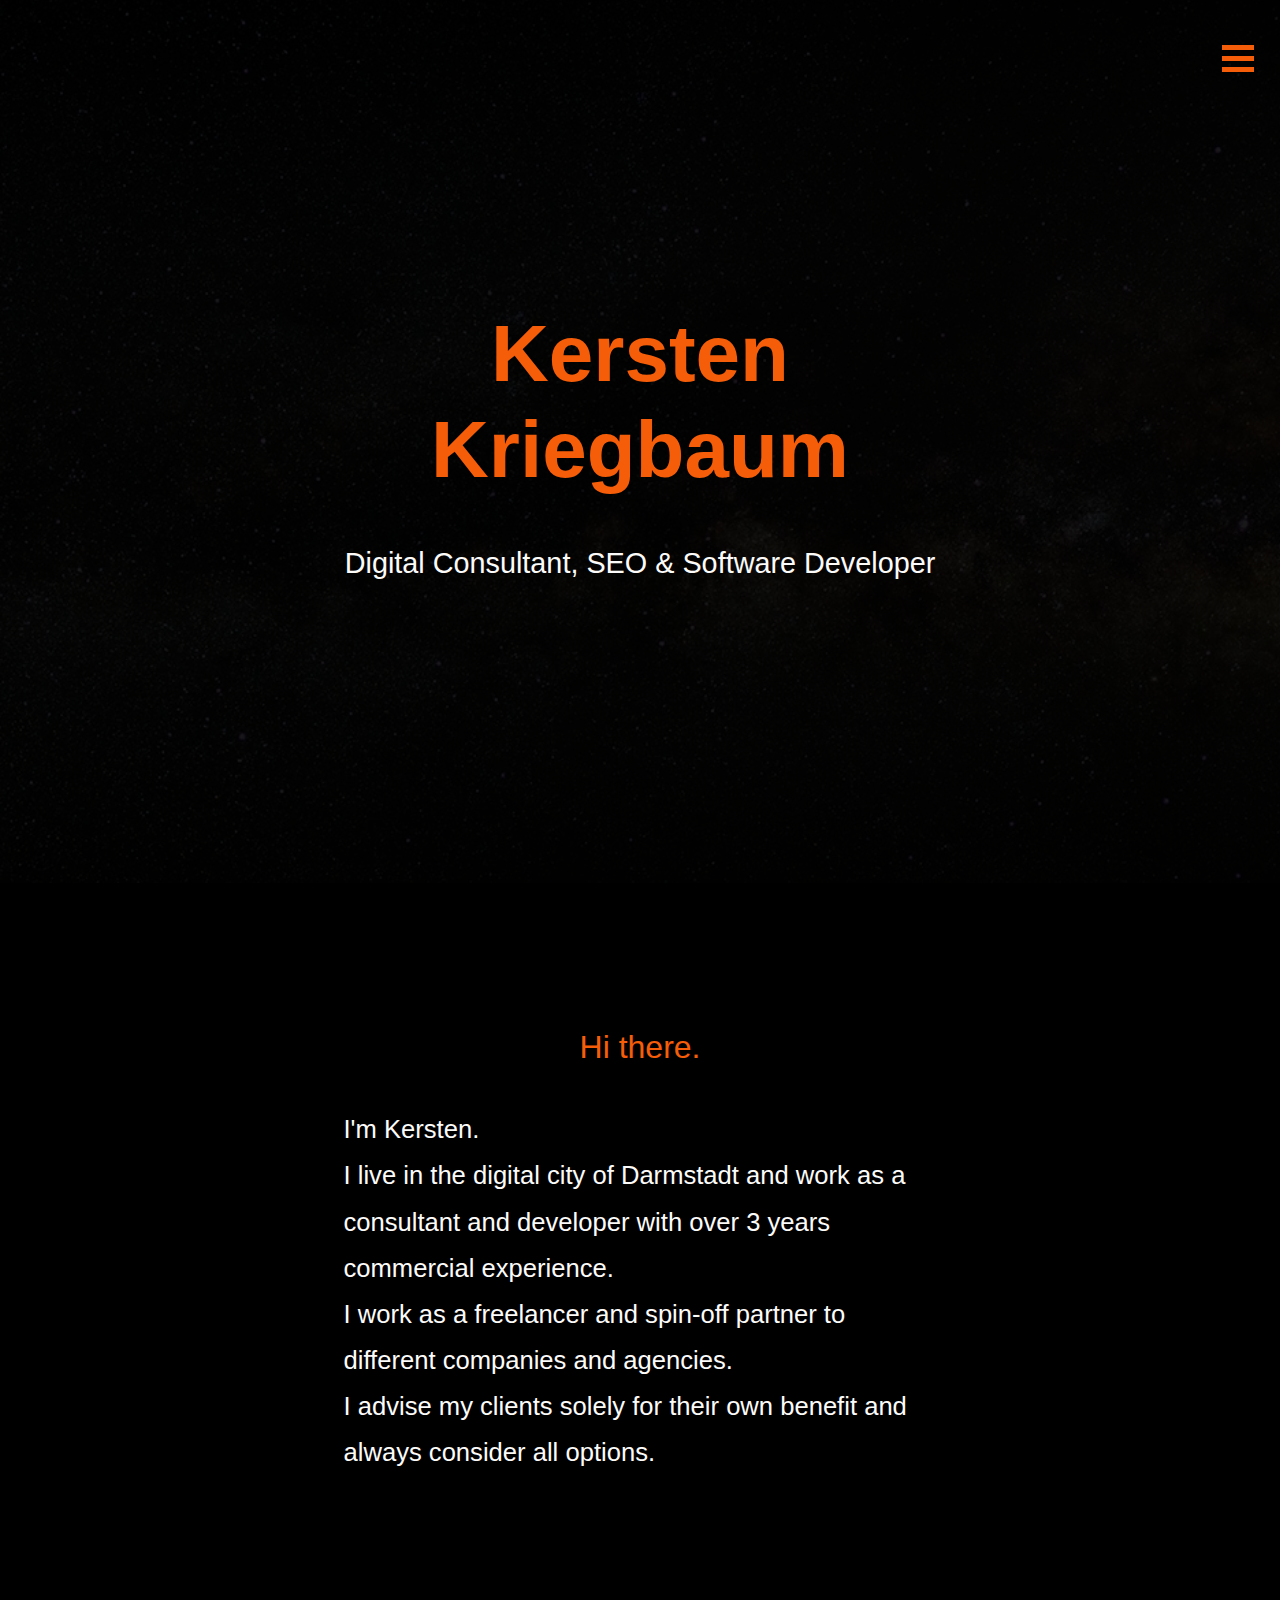
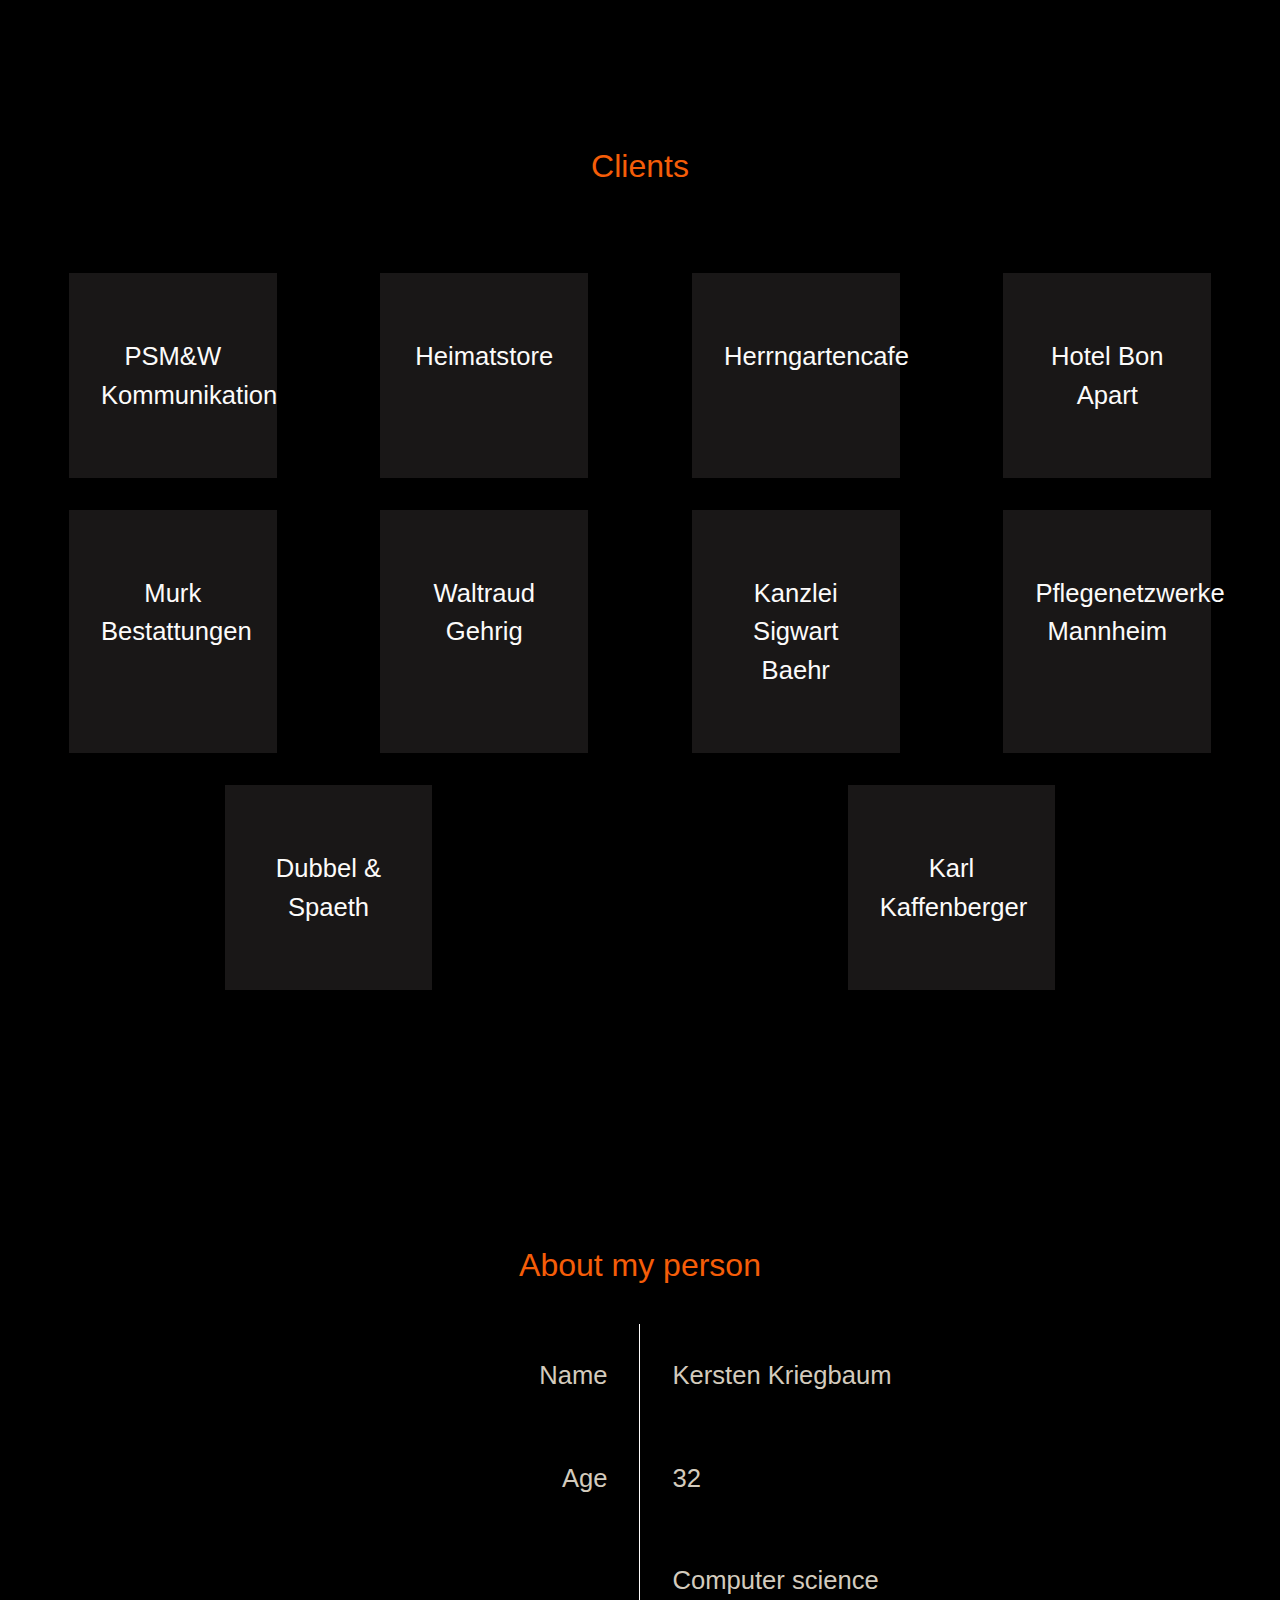
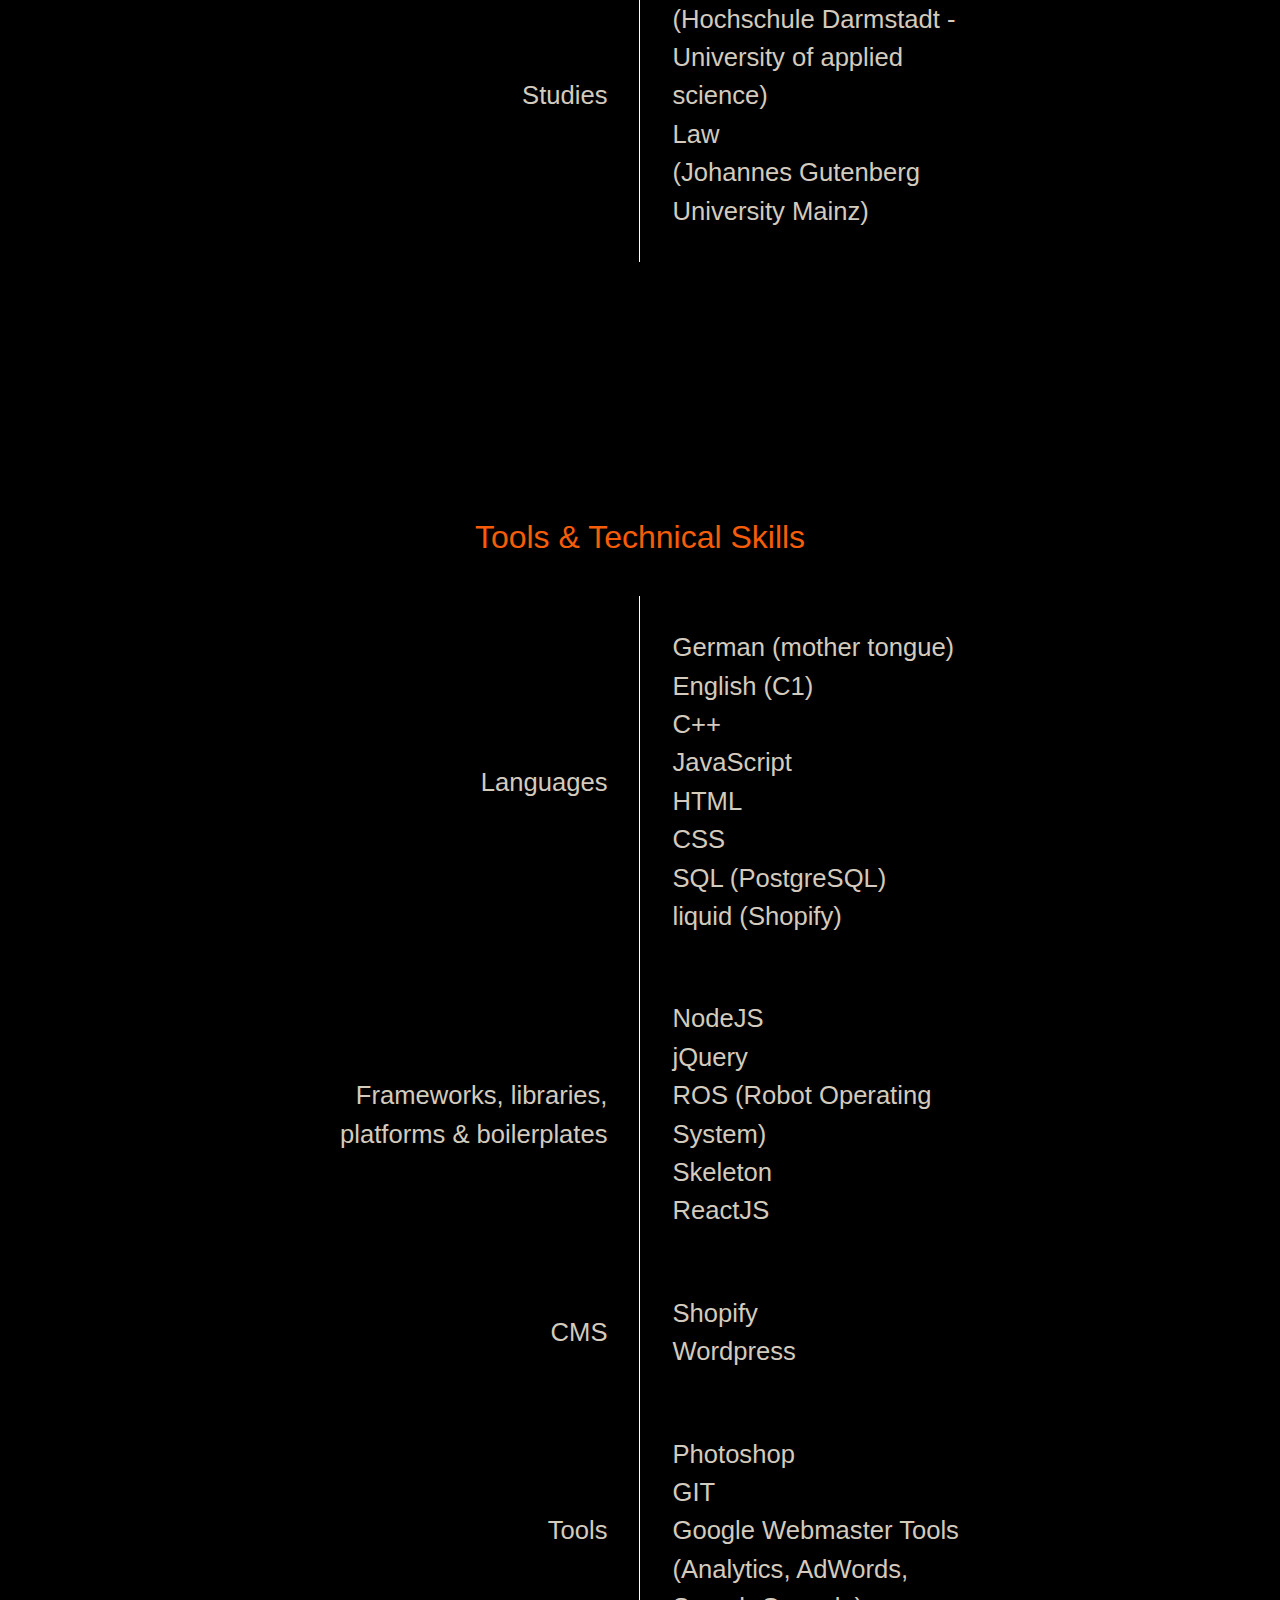
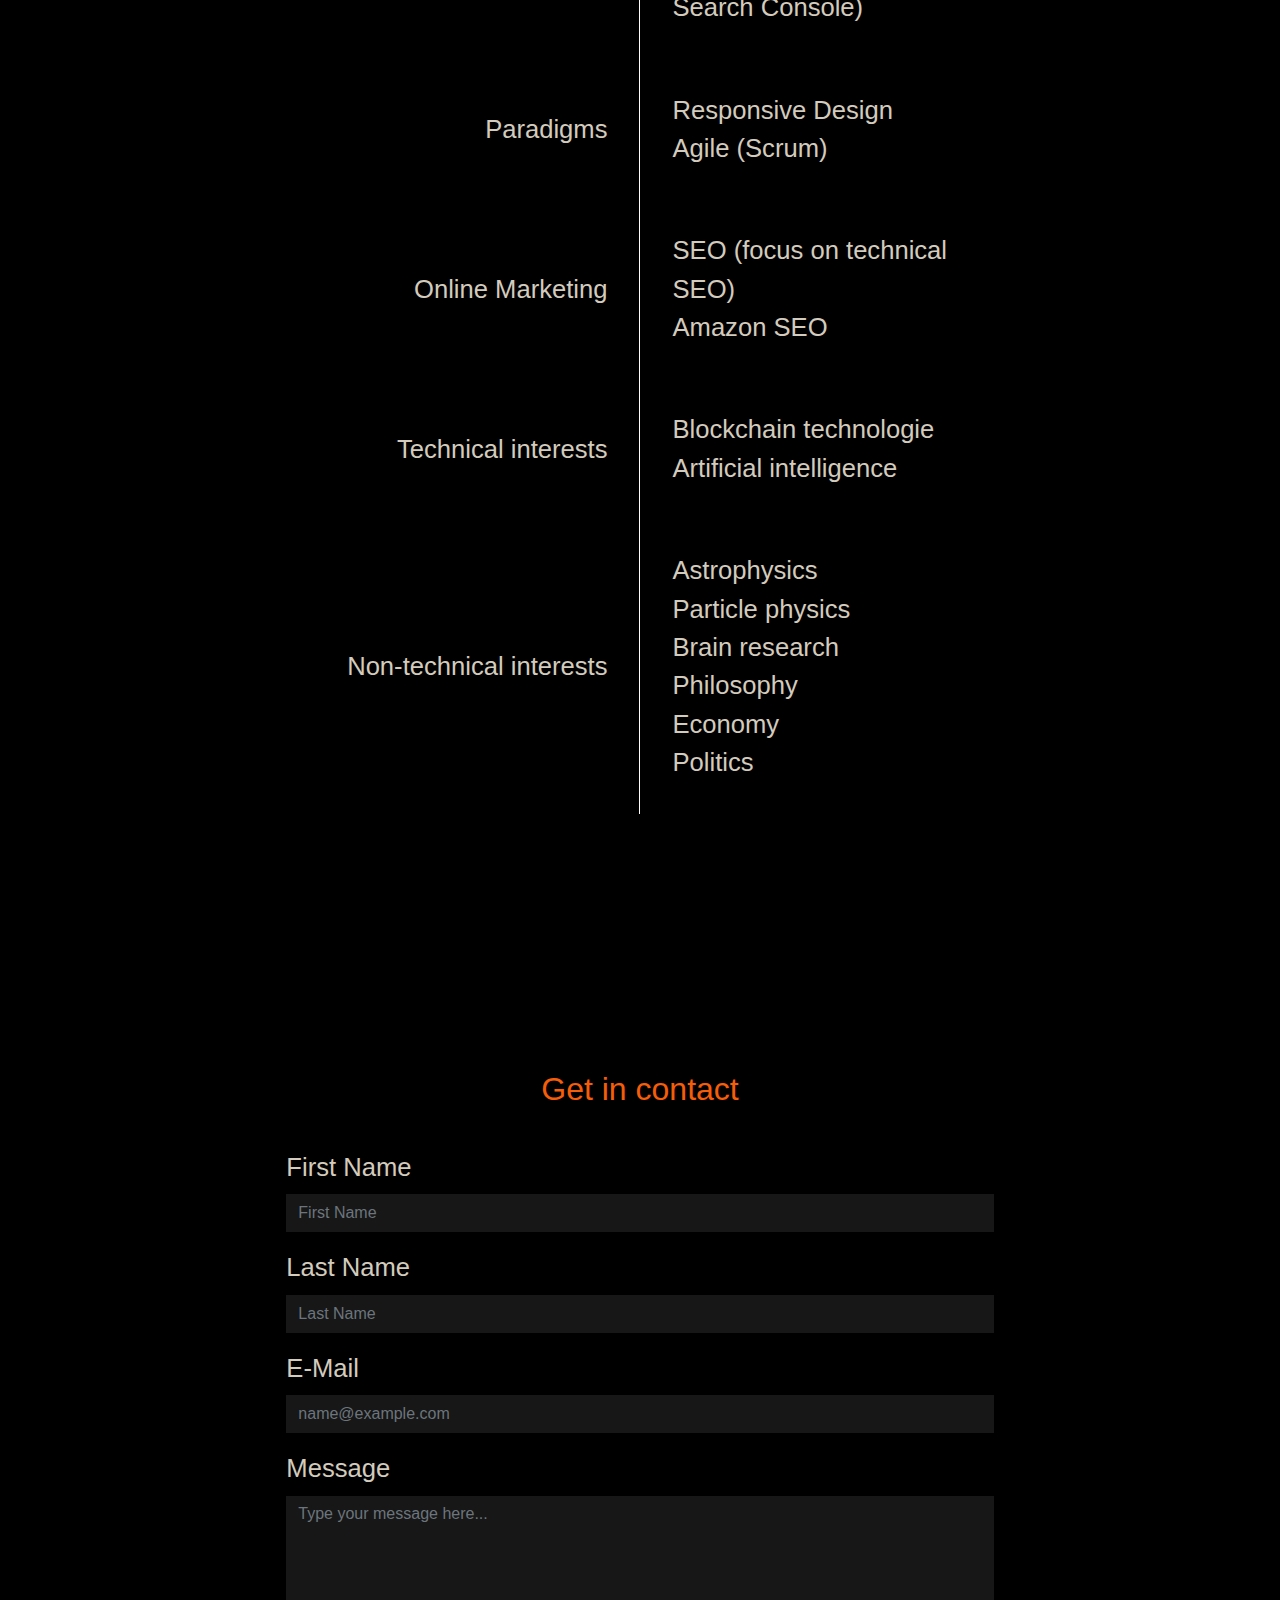
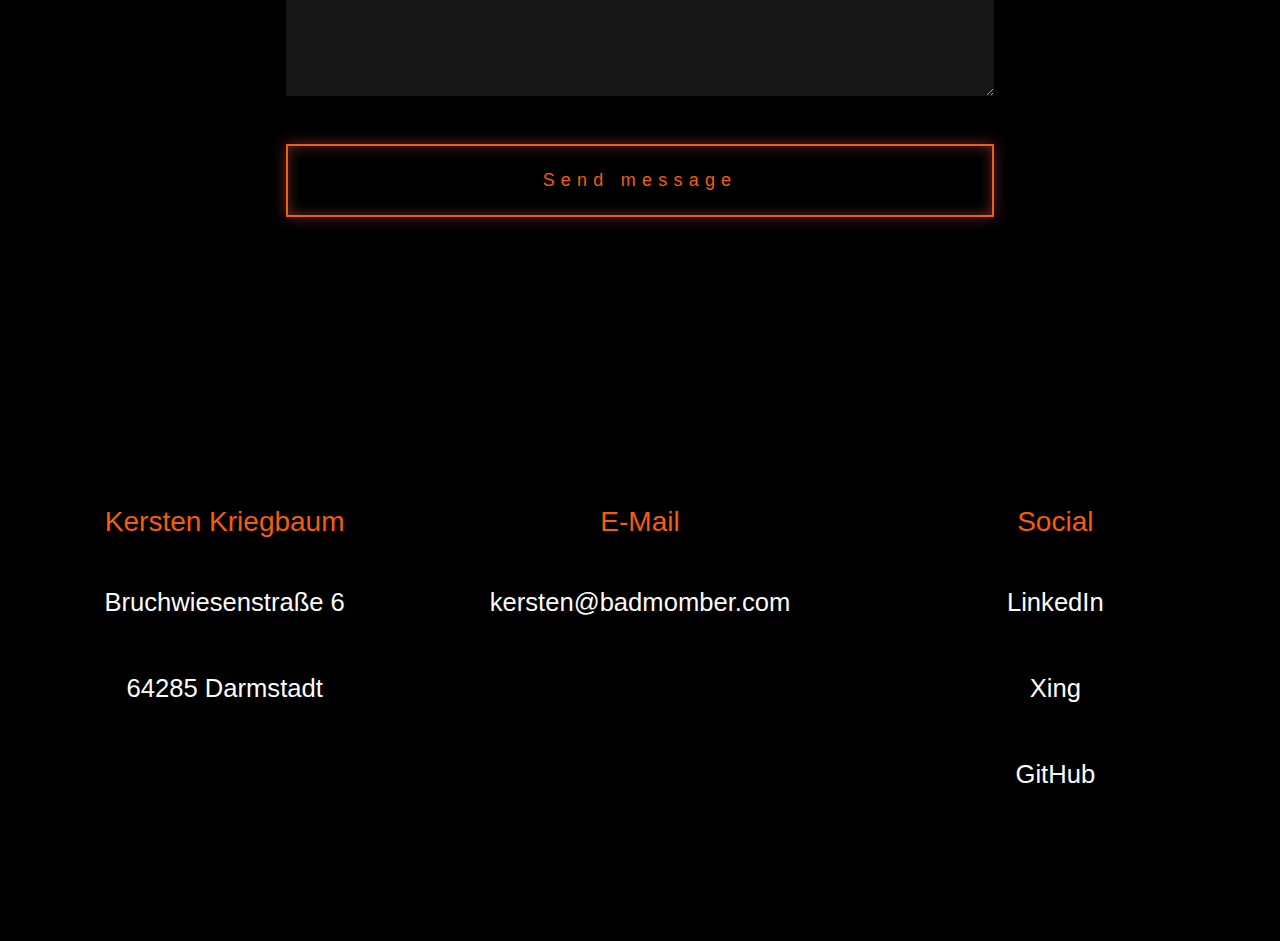
==== commit e0420642: "new colors, new menu" ====
--- a/index.html
+++ b/index.html
@@ -27,7 +27,7 @@
 
   <!-- jQuery
   –––––––––––––––––––––––––––––––––––––––––––––––––– -->
-  <script src="http://code.jquery.com/jquery-1.11.3.min.js"></script>
+  <script src="https://code.jquery.com/jquery-1.11.3.min.js"></script>
   <script src="js/enllax/jquery.enllax.min.js"></script>
 
   <!-- JavaScript
@@ -62,16 +62,23 @@
     <div><span id="scroll-down"><i class="fas fa-chevron-down fa-sm"></i></span></div>
   </div>
 
-  <nav class="navbar" id="navigation">
-    <ul class="navbar-list">
-      <li class="navbar-item"><a class="navbar-link" href="#home">Home</a></li>
-      <li class="navbar-item"><a class="navbar-link" href="#kersten">Personal</a></li>
-      <li class="navbar-item"><a class="navbar-link" href="#clients">Clients</a></li>
-      <li class="navbar-item"><a class="navbar-link" href="#skills">About &
-          Skills</a></li>
-      <li class="navbar-item"><a class="navbar-link" href="#footer">Contact</a></li>
-    </ul>
-  </nav>
+  <div class="button_container navbar" id="toggle">
+    <span class="top"></span>
+    <span class="middle"></span>
+    <span class="bottom"></span>
+  </div>
+
+  <div class="overlay" id="overlay">
+    <nav class="overlay-menu">
+      <ul>
+        <li><a href="#">Home</a></li>
+        <li><a href="#">Personal</a></li>
+        <li><a href="#">Clients</a></li>
+        <li><a href="#">About</a></li>
+        <li><a href="#">Contact</a></li>
+      </ul>
+    </nav>
+  </div>
 
 
   <!-- Primary Page Layout
--- a/css/custom.css
+++ b/css/custom.css
@@ -1 +1 @@
-@import url(bootstrap/bootstrap-reboot.min.css);@import url(bootstrap/bootstrap-grid.min.css);@import url(bootstrap/bootstrap.min.css);@keyframes movey{0%{transform:translateY(-100%);color:#fcfbfa;opacity:0}50%{transform:translateY(-50%);opacity:1}100%{transform:translateY(0%);color:#207ae1;opacity:0}}@keyframes fadein{from{opacity:0}to{opacity:1}}@-moz-keyframes fadein{from{opacity:0}to{opacity:1}}@-webkit-keyframes fadein{from{opacity:0}to{opacity:1}}@-ms-keyframes fadein{from{opacity:0}to{opacity:1}}@-o-keyframes fadein{from{opacity:0}to{opacity:1}}body,*{font-family:-apple-system, BlinkMacSystemFont, "Segoe UI", Roboto, Helvetica, Arial, sans-serif, "Apple Color Emoji", "Segoe UI Emoji", "Segoe UI Symbol";-webkit-font-smoothing:antialiased;-moz-osx-font-smoothing:grayscale}body{font-size:1.6rem;font-weight:200;color:#d3cbbd;background-color:#000}h1,h2,h3,h4,h5,h6{color:#207ae1;text-align:center}h1:first-child,h2:first-child,h3:first-child,h4:first-child,h5:first-child,h6:first-child{margin-top:0 !important}h1{margin-top:4rem}h2{margin-top:3.5rem}h3{margin-top:3rem}h4{margin-top:2.5rem}h5{margin-top:2rem}h6{margin-top:1.5rem}p{color:#fcfbfa;text-align:left;margin-top:2.5rem;line-height:1.8;letter-spacing:0.05}a{color:#fcfbfa;transition:1s}a:hover{color:#456f74}table,form{margin-top:2.5rem}tr{margin:1rem 0}td{vertical-align:middle;width:50%;text-align:left;padding-bottom:2rem;padding-top:2rem}td:first-child{text-align:right;padding-right:2rem}td:last-child{padding-left:2rem;border-left:1px solid #fcfbfa}.footer *{text-align:center}#clients h2{margin-bottom:3.5rem}#clients .client{color:#fcfbfa;padding:4rem 2rem;text-align:center;transition:0.4s;background-color:#191717}#clients .client:hover{text-decoration:none;transition:0.4s;transform:scale(1.05)}#clients .client span{text-align:center;text-decoration:none;line-height:1}.form-control{border-radius:0;border:0px solid #207ae1;background-color:#171717;transition:0.2s}.form-control:focus{background-color:#262626;border:1px solid #207ae1;color:#e9e2da;box-shadow:none}textarea.form-control{height:200px}button{margin:2rem auto}.pure-button{text-align:center}.fuller-button{width:100%;color:#207ae1;background:none;border-radius:0;padding:1.2em 5em;letter-spacing:0.35em;font-size:0.7em;transition:background-color 0.3s, box-shadow 0.3s, color 0.3s}.fuller-button:hover{cursor:pointer}.fuller-button.white{box-shadow:inset 0 0 0.8em #bd4b4880,0 0 0.8em #bd4b4880;border:#207ae1 solid 2px}.fuller-button.white:hover{color:#fcfbfa;background-color:#207ae1;box-shadow:inset 0 0 0 #bd4b4880,0 0 1.2em #bd4b4880}.about{padding:0;text-align:center;color:#d3cbbd;background:#000}.container,.container-fluid{padding:6rem 2rem}.banner{position:relative;top:0;right:0;left:0;height:100vh;background-image:url("../images/banner/__space.jpeg");background-repeat:no-repeat;background-attachment:fixed;background-position:center;background-size:cover}.banner .banner-overlay{position:absolute;z-index:100;top:0;right:0;bottom:0;left:0;background-color:rgba(0,0,0,0.8)}.banner h1{font-size:5rem;font-weight:600;position:absolute;top:50%;left:50%;transform:translate(-50%, -50%);z-index:200;text-align:center;text-transform:none}.banner h1 span{font-weight:300;color:#fcfbfa;font-size:1.8rem;text-transform:none}.banner #scroll-down{position:absolute;bottom:5%;left:50%;transform:translateX(-50%);z-index:999;animation-name:movey;animation-duration:2s;animation-iteration-count:infinite}.banner #scroll-down::after{content:"";width:40px;height:40px;position:absolute;left:-20px;text-shadow:0px 0px 10px rgba(0,0,0,0.5);-moz-transform:rotate(-90deg);-ms-transform:rotate(-90deg);-webkit-transform:rotate(-90deg);transform:rotate(-90deg);color:#fff;font-size:40px !important;font-style:normal;z-index:9999}.banner #scroll-down:hover:after{cursor:pointer;color:#207ae1}.row{margin-top:2rem;margin-bottom:2rem}.navbar{position:fixed;top:0;right:0;left:0;z-index:2000;padding:2rem 0 1rem 0;font-size:1.1rem;font-weight:300;background-color:#000}.navbar .navbar-list{width:90%;margin:0 auto;padding:0;display:flex;justify-content:space-around}.navbar .navbar-list li{list-style-type:none}#about{-webkit-box-shadow:0px -20px 20px 15px #000;-moz-box-shadow:0px -20px 20px 15px #000;box-shadow:0px -20px 20px 15px #000}.cc-window{display:none !important;position:fixed !important;bottom:20px !important;right:20px !important}.cc-window .cc-link{display:none !important}.cc-window .cc-btn{margin-top:2rem !important}@media (max-width: 767px){h1,.banner h1{font-size:3rem}h1 span,.banner h1 span{font-size:1.2rem}h2{font-size:2rem}p{font-size:1rem}table,tbody,tr,td{font-size:1rem}.container,.container-fluid{padding:2rem 2rem}#navigation{display:none}.fuller-button{padding:1.2rem 2rem}.client{margin-top:2rem}.client:first-child{margin-top:0}}
+@import url(bootstrap/bootstrap-reboot.min.css);@import url(bootstrap/bootstrap-grid.min.css);@import url(bootstrap/bootstrap.min.css);@keyframes movey{0%{color:#fcfbfa;opacity:0.1}50%{opacity:1}100%{color:#f55d08;opacity:0.1}}@keyframes fadein{from{opacity:0}to{opacity:1}}@-moz-keyframes fadein{from{opacity:0}to{opacity:1}}@-webkit-keyframes fadein{from{opacity:0}to{opacity:1}}@-ms-keyframes fadein{from{opacity:0}to{opacity:1}}@-o-keyframes fadein{from{opacity:0}to{opacity:1}}body,*{font-family:-apple-system, BlinkMacSystemFont, "Segoe UI", Roboto, Helvetica, Arial, sans-serif, "Apple Color Emoji", "Segoe UI Emoji", "Segoe UI Symbol";-webkit-font-smoothing:antialiased;-moz-osx-font-smoothing:grayscale}body{font-size:1.6rem;font-weight:200;color:#d3cbbd;background-color:#000}h1,h2,h3,h4,h5,h6{color:#f55d08;text-align:center}h1:first-child,h2:first-child,h3:first-child,h4:first-child,h5:first-child,h6:first-child{margin-top:0 !important}h1{margin-top:4rem}h2{margin-top:3.5rem}h3{margin-top:3rem}h4{margin-top:2.5rem}h5{margin-top:2rem}h6{margin-top:1.5rem}p{color:#fcfbfa;text-align:left;margin-top:2.5rem;line-height:1.8;letter-spacing:0.05}a{color:#fcfbfa;transition:1s}a:hover{color:#585a80}table,form{margin-top:2.5rem}tr{margin:1rem 0}td{vertical-align:middle;width:50%;text-align:left;padding-bottom:2rem;padding-top:2rem}td:first-child{text-align:right;padding-right:2rem}td:last-child{padding-left:2rem;border-left:1px solid #fcfbfa}.footer *{text-align:center}#clients h2{margin-bottom:3.5rem}#clients .client{color:#fcfbfa;padding:4rem 2rem;text-align:center;transition:0.4s;background-color:#191717}#clients .client:hover{text-decoration:none;transition:0.4s;transform:scale(1.05)}#clients .client span{text-align:center;text-decoration:none;line-height:1}.form-control{border-radius:0;border:0px solid #f55d08;background-color:#171717;transition:0.2s}.form-control:focus{background-color:#262626;border:1px solid #f55d08;color:#e9e2da;box-shadow:none}textarea.form-control{height:200px}button{margin:2rem auto}.pure-button{text-align:center}.fuller-button{width:100%;color:#f55d08;background:none;border-radius:0;padding:1.2em 5em;letter-spacing:0.35em;font-size:0.7em;transition:background-color 0.3s, box-shadow 0.3s, color 0.3s}.fuller-button:hover{cursor:pointer}.fuller-button.white{box-shadow:inset 0 0 0.8em #bd4b4880,0 0 0.8em #bd4b4880;border:#f55d08 solid 2px}.fuller-button.white:hover{color:#fcfbfa;background-color:#f55d08;box-shadow:inset 0 0 0 #bd4b4880,0 0 1.2em #bd4b4880}.about{padding:0;text-align:center;color:#d3cbbd;background:#000}.container,.container-fluid{padding:6rem 2rem}.banner{position:relative;top:0;right:0;left:0;height:100vh;background-image:url("../images/banner/__space.jpeg");background-repeat:no-repeat;background-attachment:fixed;background-position:center;background-size:cover}.banner .banner-overlay{position:absolute;z-index:100;top:0;right:0;bottom:0;left:0;background-color:rgba(0,0,0,0.9)}.banner h1{font-size:5rem;font-weight:600;position:absolute;top:50%;left:50%;transform:translate(-50%, -50%);z-index:200;text-align:center;text-transform:none}.banner h1 span{font-weight:300;color:#fcfbfa;font-size:1.8rem;text-transform:none}.banner #scroll-down{position:absolute;bottom:5%;left:50%;transform:translateX(-50%);z-index:999;animation-name:movey;animation-duration:2s;animation-iteration-count:infinite}.banner #scroll-down::after{content:"";width:40px;height:40px;position:absolute;left:-20px;text-shadow:0px 0px 10px rgba(0,0,0,0.5);-moz-transform:rotate(-90deg);-ms-transform:rotate(-90deg);-webkit-transform:rotate(-90deg);transform:rotate(-90deg);color:#fff;font-size:40px !important;font-style:normal;z-index:9999}.banner #scroll-down:hover:after{cursor:pointer;color:#f55d08}.row{margin-top:2rem;margin-bottom:2rem}#about{-webkit-box-shadow:0px -20px 20px 15px #000;-moz-box-shadow:0px -20px 20px 15px #000;box-shadow:0px -20px 20px 15px #000}.cc-window{display:none !important;position:fixed !important;bottom:20px !important;right:20px !important}.cc-window .cc-link{display:none !important}.cc-window .cc-btn{margin-top:2rem !important}@media (max-width: 767px){h1,.banner h1{font-size:3rem}h1 span,.banner h1 span{font-size:1.2rem}h2{font-size:2rem}p{font-size:1rem}table,tbody,tr,td{font-size:1rem}.container,.container-fluid{padding:2rem 2rem}.fuller-button{padding:1.2rem 2rem}.client{margin-top:2rem}.client:first-child{margin-top:0}}.button_container{position:fixed;top:5%;right:2%;height:1.8rem;width:2rem;cursor:pointer;z-index:100;transition:opacity 0.25s ease;z-index:4000}.button_container:hover{opacity:0.7}.button_container.active .top{transform:translateY(11px) translateX(0) rotate(45deg);background:#585a80}.button_container.active .middle{opacity:0;background:#585a80}.button_container.active .bottom{transform:translateY(-11px) translateX(0) rotate(-45deg);background:#585a80}.button_container span{background:#f55d08;border:none;height:5px;width:100%;position:absolute;top:0;left:0;transition:all 0.35s ease;cursor:pointer}.button_container span:nth-of-type(2){top:11px}.button_container span:nth-of-type(3){top:22px}.overlay{position:fixed;background:#f55d08;top:0;left:0;width:100%;height:0%;opacity:0;visibility:hidden;transition:opacity 0.35s, visibility 0.35s, height 0.35s;overflow:hidden;z-index:3000}.overlay.open{opacity:1;visibility:visible;height:100%}.overlay.open li{animation:fadeInRight 0.5s ease forwards;animation-delay:0.35s}.overlay.open li:nth-of-type(2){animation-delay:0.4s}.overlay.open li:nth-of-type(3){animation-delay:0.45s}.overlay.open li:nth-of-type(4){animation-delay:0.5s}.overlay nav{position:relative;height:70%;top:50%;transform:translateY(-50%);font-size:50px;font-family:"Vollkorn", serif;font-weight:400;text-align:center}.overlay ul{list-style:none;padding:0;margin:0 auto;display:inline-block;position:relative;height:100%}.overlay ul li{display:block;height:25%;height:calc(100% / 4);min-height:50px;position:relative;opacity:0}.overlay ul li a{display:block;position:relative;color:#dfde61;text-decoration:none;overflow:hidden}.overlay ul li a:hover:after,.overlay ul li a:focus:after,.overlay ul li a:active:after{width:100%}.overlay ul li a:after{content:"";position:absolute;bottom:0;left:50%;width:0%;transform:translateX(-50%);height:3px;background:#dfde61;transition:0.35s}@keyframes fadeInRight{0%{opacity:0;left:20%}100%{opacity:1;left:0}}
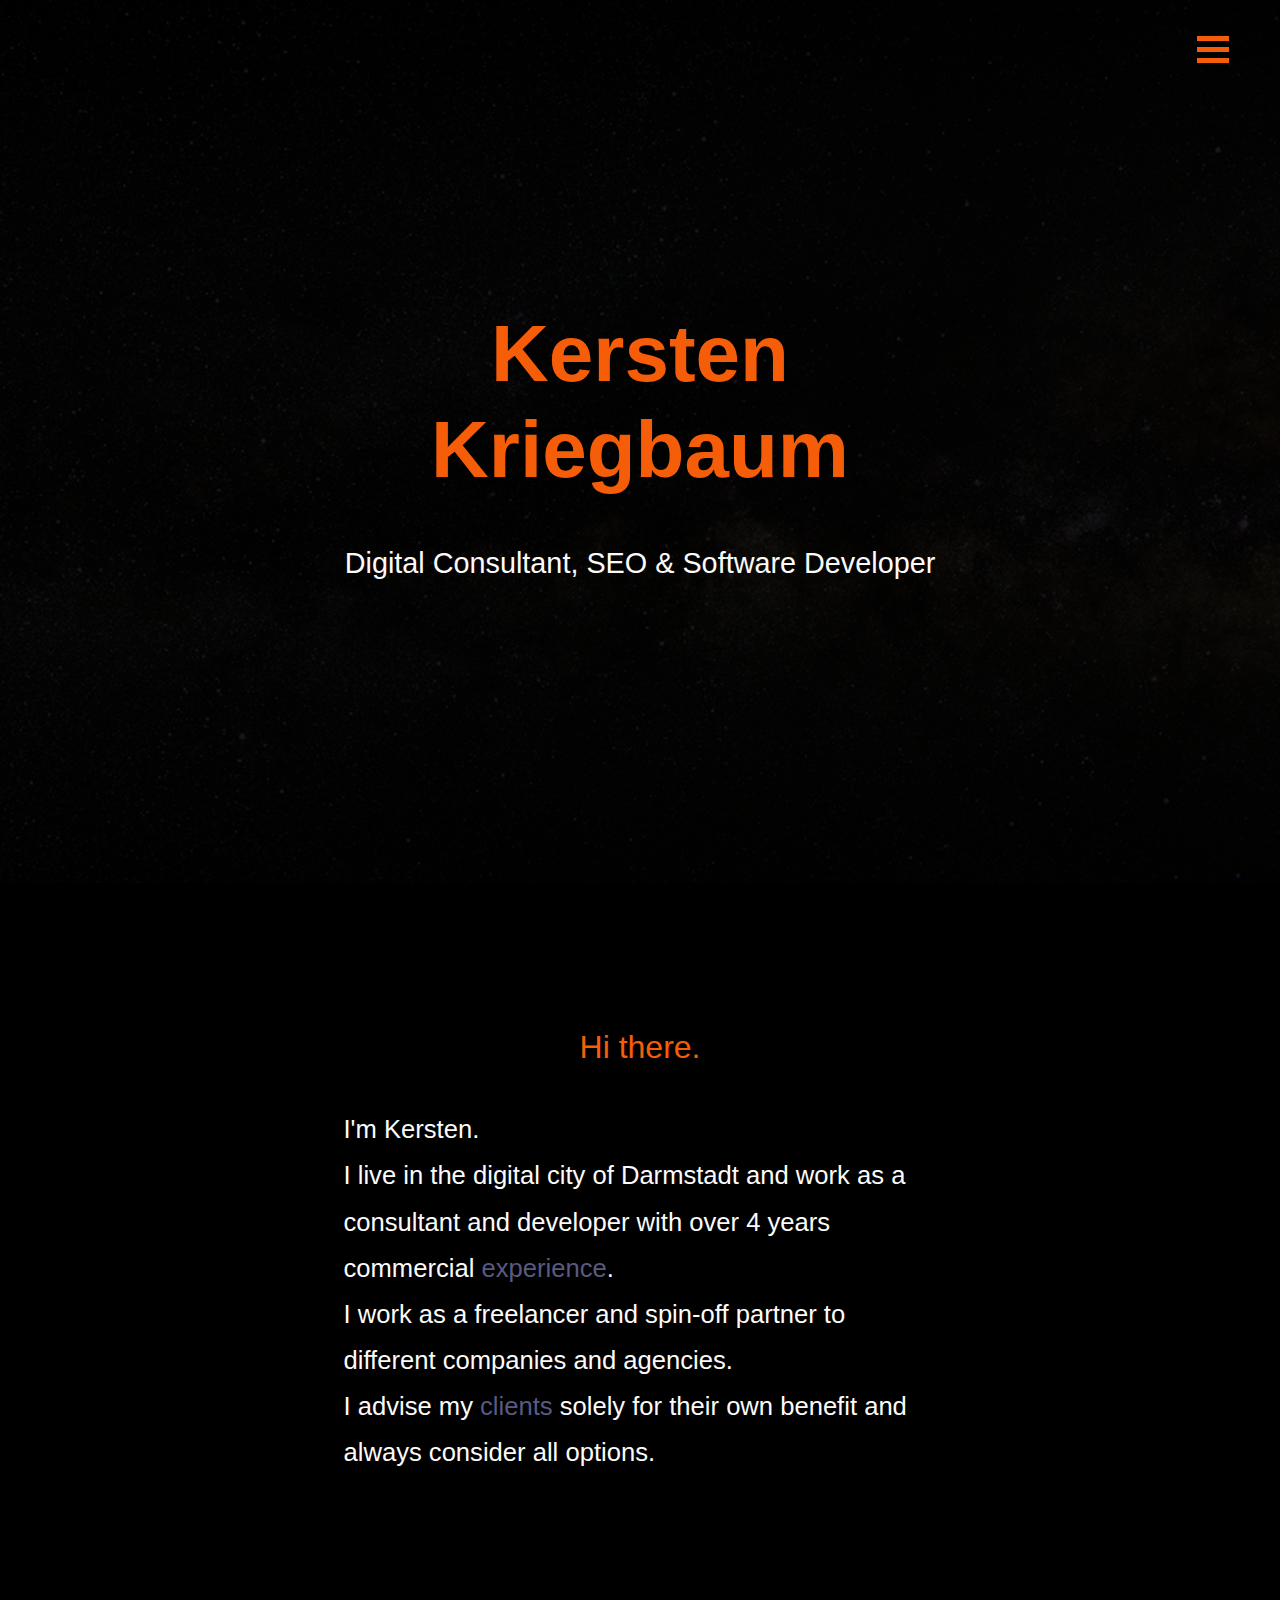
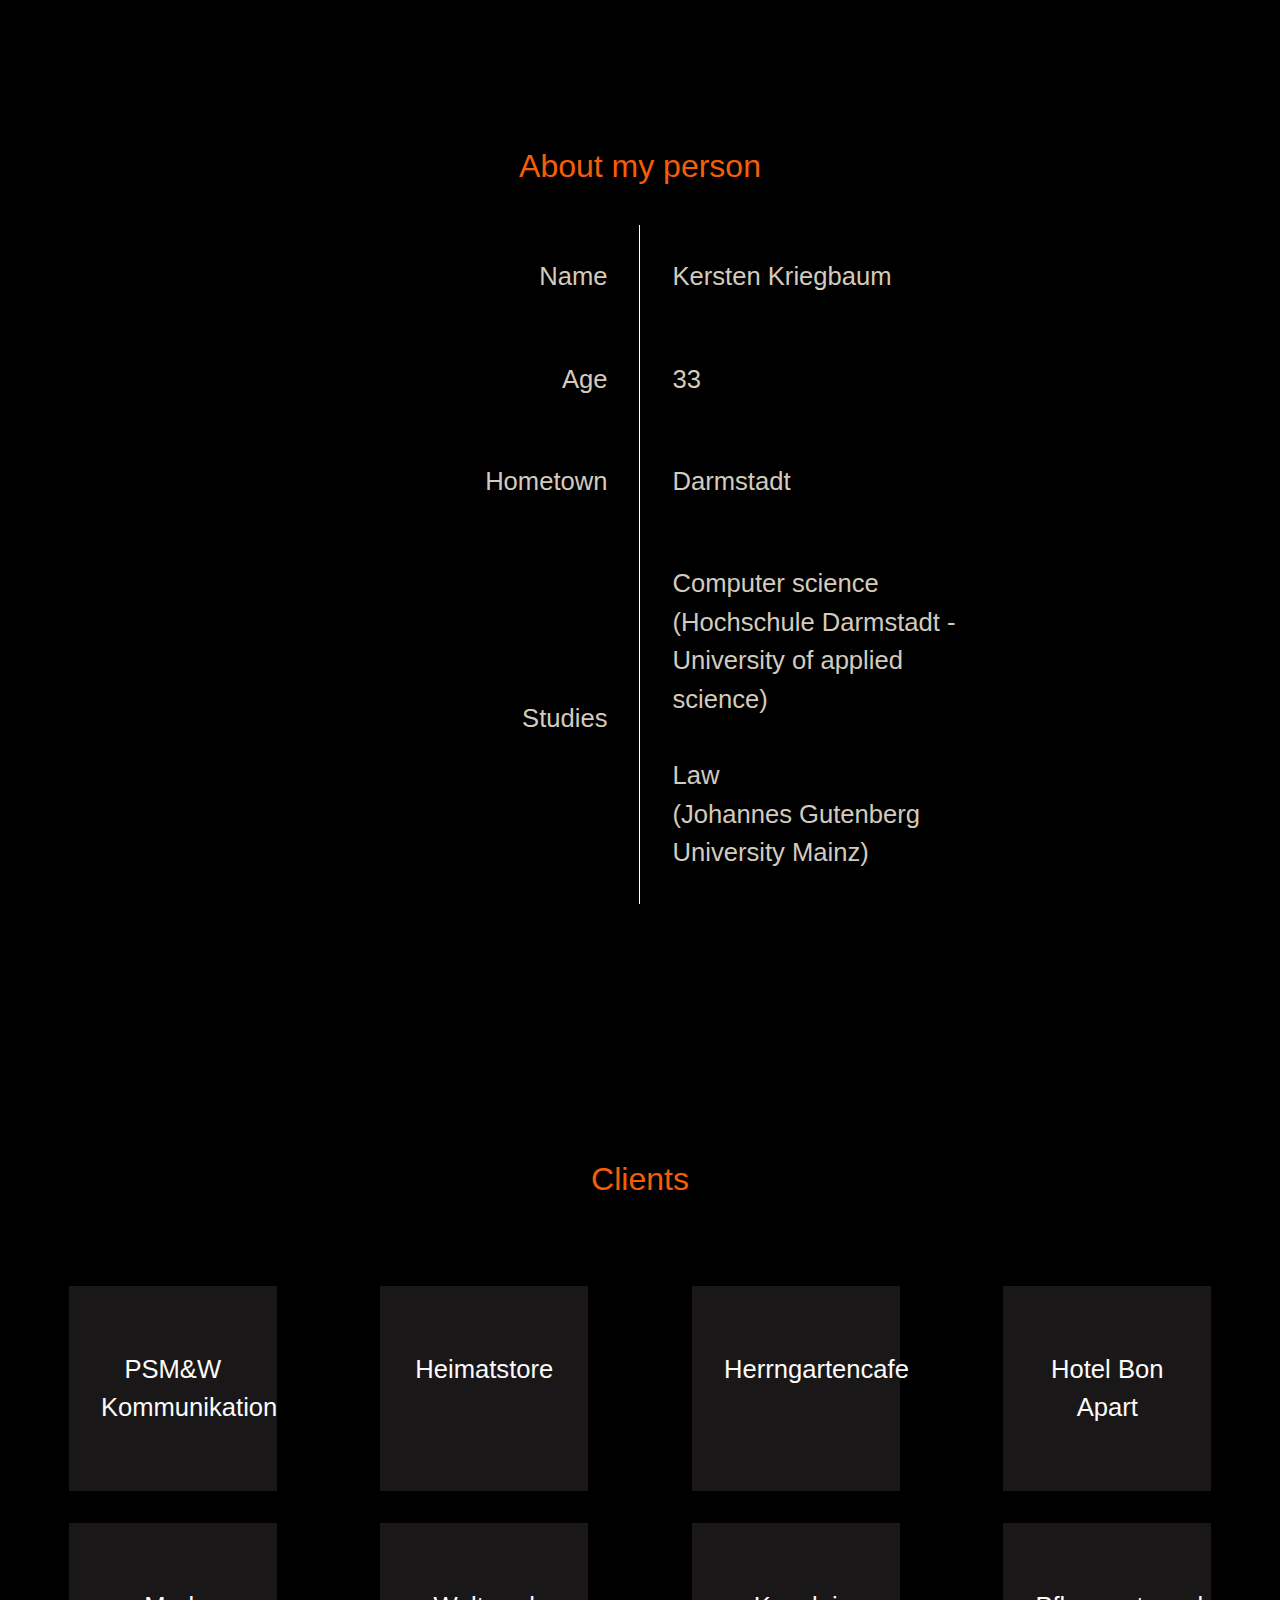
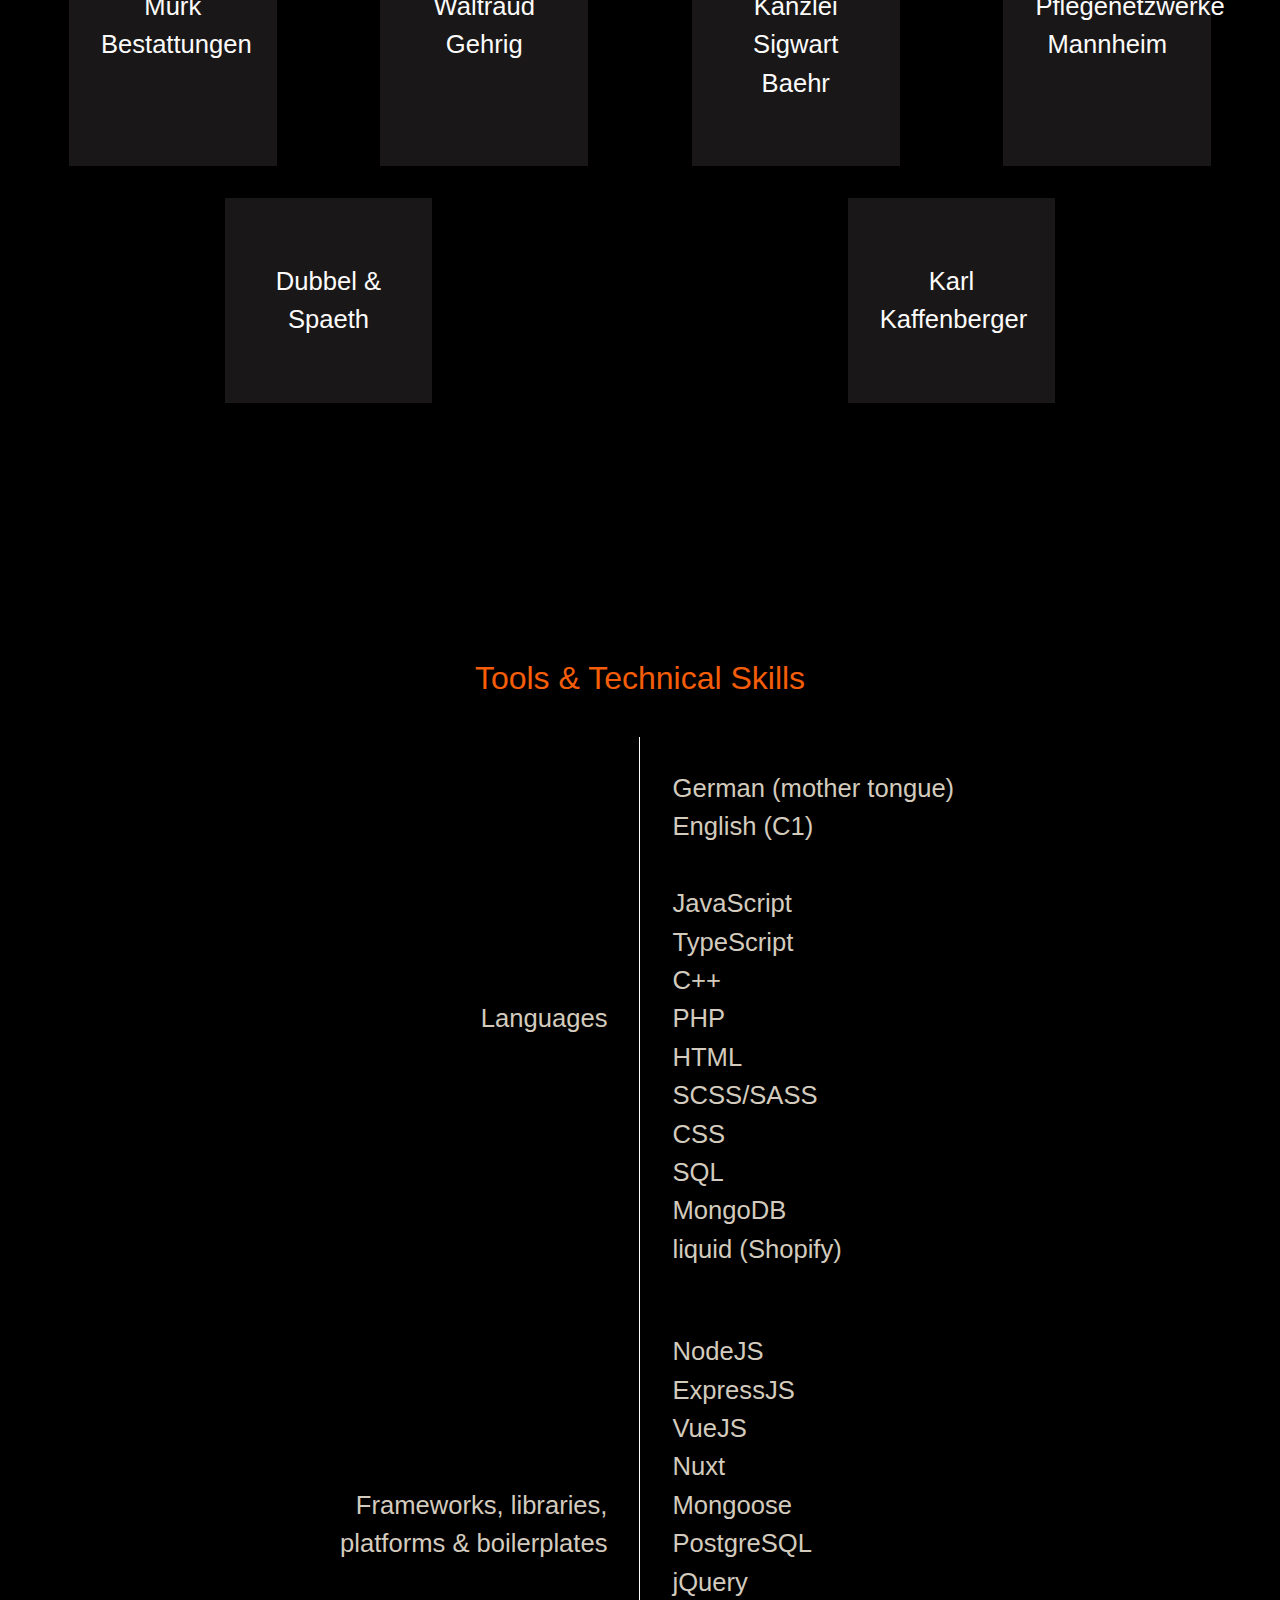
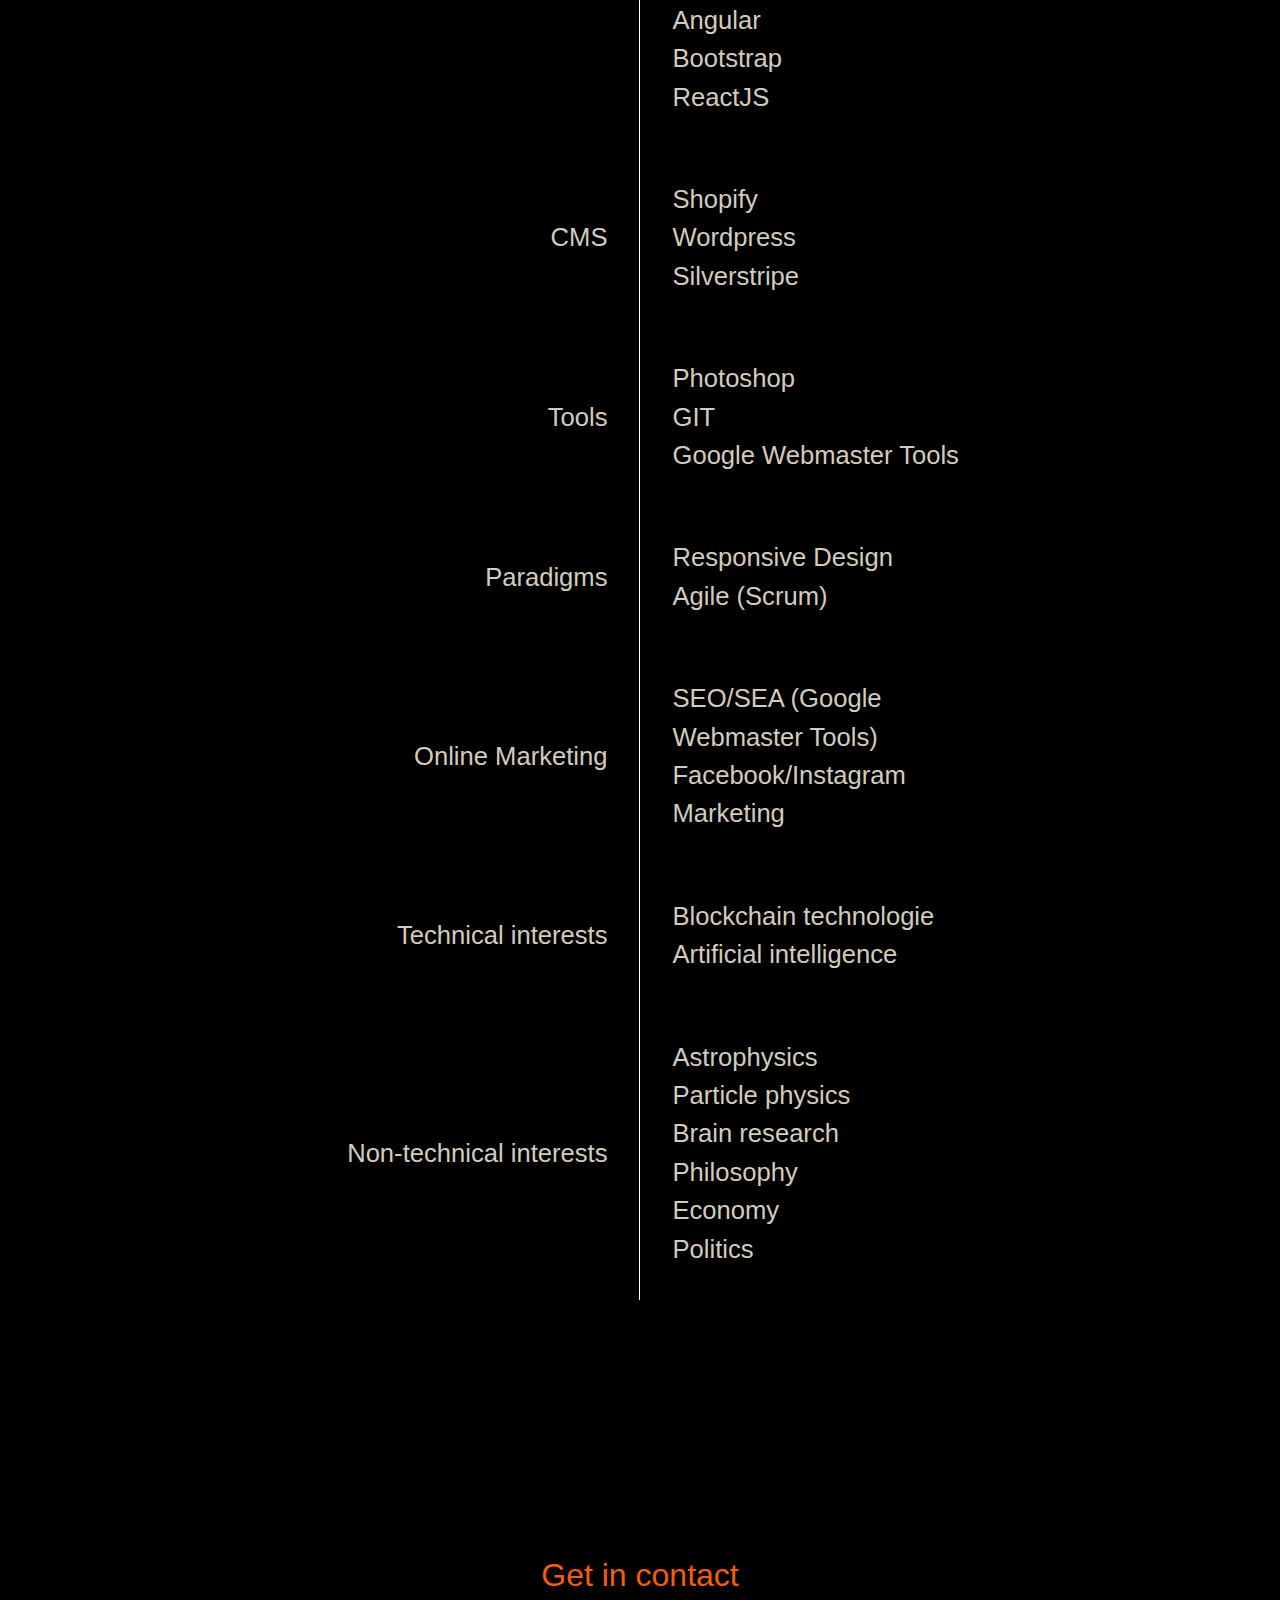
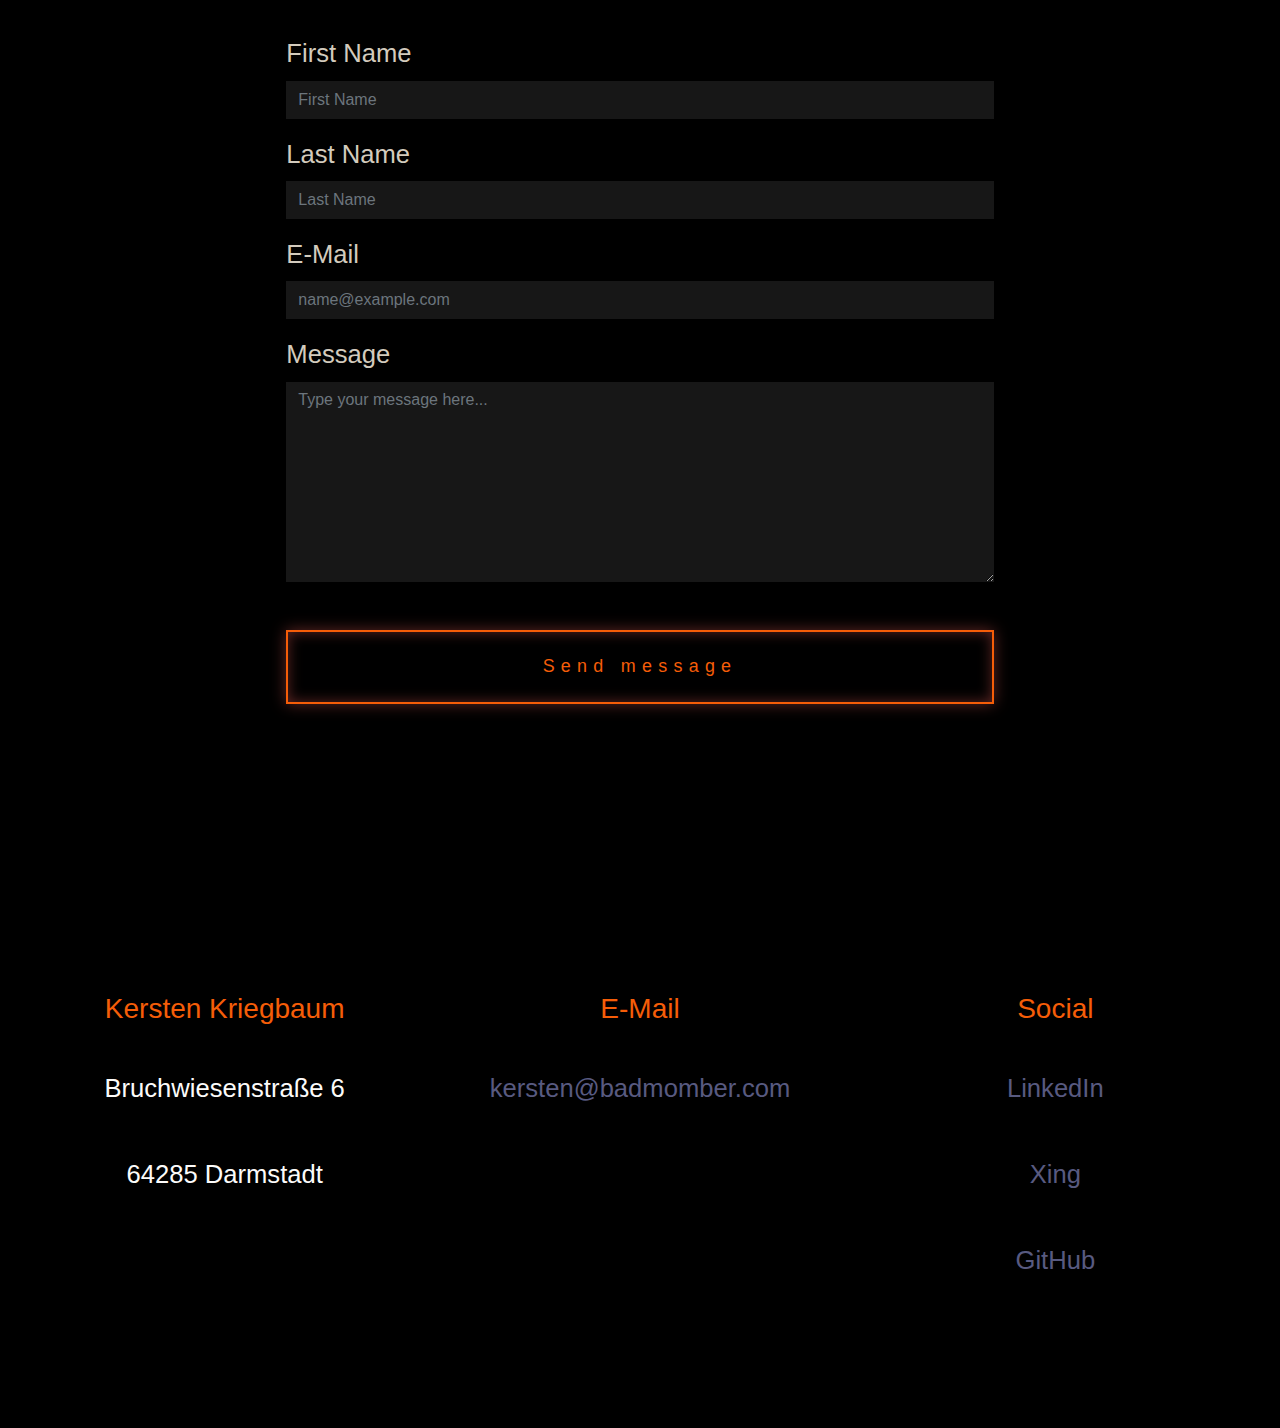
==== commit 7dabf5ad: "responsive layout, PHP for mail form" ====
--- a/index.html
+++ b/index.html
@@ -13,6 +13,7 @@
     gtag('config', 'UA-136624659-1', {
       'anonymize_ip': true
     });
+
   </script>
   <!-- Basic Page Needs
   –––––––––––––––––––––––––––––––––––––––––––––––––– -->
@@ -32,10 +33,14 @@
 
   <!-- JavaScript
   –––––––––––––––––––––––––––––––––––––––––––––––––– -->
-  <script async src="https://www.googletagmanager.com/gtag/js?id=UA-136624659-1"></script>
-  <script language="javascript" type="text/javascript" src="js/cookieconsent.js"></script>
-  <script language="javascript" type="text/javascript" src="js/bootstrap/bootstrap.min.js"></script>
-  <script language="javascript" type="text/javascript" src="js/site.js"></script>
+  <script async
+    src="https://www.googletagmanager.com/gtag/js?id=UA-136624659-1"></script>
+  <script language="javascript" type="text/javascript"
+    src="js/cookieconsent.js"></script>
+  <script language="javascript" type="text/javascript"
+    src="js/bootstrap/bootstrap.min.js"></script>
+  <script language="javascript" type="text/javascript" src="js/site.js">
+  </script>
 
   <!-- CSS
   –––––––––––––––––––––––––––––––––––––––––––––––––– -->
@@ -45,7 +50,8 @@
   <!-- Favicon
   –––––––––––––––––––––––––––––––––––––––––––––––––– -->
   <link rel="icon" type="image/png" href="images/favicon.png">
-  <link rel="stylesheet" href="https://use.fontawesome.com/releases/v5.7.2/css/all.css"
+  <link rel="stylesheet"
+    href="https://use.fontawesome.com/releases/v5.7.2/css/all.css"
     integrity="sha384-fnmOCqbTlWIlj8LyTjo7mOUStjsKC4pOpQbqyi7RrhN7udi9RwhKkMHpvLbHG9Sr"
     crossorigin="anonymous">
 </head>
@@ -59,10 +65,11 @@
       <h1>Kersten Kriegbaum <br><span>Digital Consultant, SEO & Software
           Developer</span></h1>
     </div>
-    <div><span id="scroll-down"><i class="fas fa-chevron-down fa-sm"></i></span></div>
-  </div>
-
-  <div class="button_container navbar" id="toggle">
+    <div><span id="scroll-down"><i class="fas fa-chevron-down fa-2x"></i></span>
+    </div>
+  </div>
+
+  <div class="button_container navbar toggle">
     <span class="top"></span>
     <span class="middle"></span>
     <span class="bottom"></span>
@@ -71,11 +78,12 @@
   <div class="overlay" id="overlay">
     <nav class="overlay-menu">
       <ul>
-        <li><a href="#">Home</a></li>
-        <li><a href="#">Personal</a></li>
-        <li><a href="#">Clients</a></li>
-        <li><a href="#">About</a></li>
-        <li><a href="#">Contact</a></li>
+        <li><a class="toggle" href="#home">Home</a></li>
+        <li><a class="toggle" href="#about">Hello</a></li>
+        <li><a class="toggle" href="#personal">Personal</a></li>
+        <li><a class="toggle" href="#clients">Clients</a></li>
+        <li><a class="toggle" href="#skills">Skills</a></li>
+        <li><a class="toggle" href="#contact">Contact</a></li>
       </ul>
     </nav>
   </div>
@@ -91,7 +99,8 @@
         <p>I'm Kersten.
           <br /> I live in the digital city of Darmstadt and work as a
           consultant
-          and developer with over 3 years commercial <a href="#skills">experience</a>.
+          and developer with over 4 years commercial
+          <a href="#skills">experience</a>.
           <br>I work as a freelancer and spin-off partner to different
           companies
           and agencies.
@@ -101,6 +110,37 @@
       </div>
     </div>
   </div>
+  <div class="container" id="personal">
+    <div class="row justify-content-center">
+      <div class="col col-xl-8 col-lg-8 col-md-10 col-sm-12">
+        <h2>About my person</h2>
+        <table>
+          <tbody>
+            <tr>
+              <td>Name</td>
+              <td>Kersten Kriegbaum</td>
+            </tr>
+            <tr>
+              <td>Age</td>
+              <td>33</td>
+            </tr>
+            <tr>
+              <td>Hometown</td>
+              <td>Darmstadt</td>
+            </tr>
+            <tr>
+              <td>Studies</td>
+              <td>Computer science<br>(Hochschule Darmstadt - University of
+                applied
+                science)<br><br>
+                Law<br>(Johannes Gutenberg University Mainz)
+              </td>
+            </tr>
+          </tbody>
+        </table>
+      </div>
+    </div>
+  </div>
 
 
   <div class="container-fluid" id="clients">
@@ -111,21 +151,23 @@
     </div>
 
     <div class="row justify-content-around">
-      <a id="psmw" href="https://www.psmw.de" target="_blank" class="col col-xl-2 col-lg-2 col-md-4 col-sm-6 client">
+      <a id="psmw" href="https://www.psmw.de" target="_blank" class="col-xl-2 col-lg-2 col-md-8 col-sm-8 client">
         <span>PSM&W
           Kommunikation</span>
         <!--<img class="kundenlogo" id="logo-psmw" src="images/logo-psmw.jpg" />-->
       </a>
-      <a id="heimatstore" href="https://heimatstore.com" target="_blank" class="col col-xl-2 col-lg-2 col-md-4 col-sm-6 client">
+      <a id="heimatstore" href="https://heimatstore.com" target="_blank"
+        class="col-xl-2 col-lg-2 col-md-8 col-sm-8 client">
         <span>Heimatstore</a>
       <!--<img class="kundenlogo" id="logo-heimatstore" src="images/logo-heimatstore.jpg" />-->
       </a>
-      <a id="hgc" href="http://herrngarten.cafe" target="_blank" class="col col-xl-2 col-lg-2 col-md-4 col-sm-6 client">
+      <a id="hgc" href="http://herrngarten.cafe" target="_blank" class="col-xl-2 col-lg-2 col-md-8 col-sm-8 client">
         <span>Herrngartencafe</span>
         <!--<img class="kundenlogo" id="logo-herrngarten" src="images/logo-herrngarten-cafe.jpg"
             />-->
       </a>
-      <a id="bonapart" href="http://www.bon-apart.de/" target="_blank" class="col col-xl-2 col-lg-2 col-md-4 col-sm-6 client">
+      <a id="bonapart" href="http://www.bon-apart.de/" target="_blank"
+        class="col-xl-2 col-lg-2 col-md-8 col-sm-8 client">
         <span>Hotel
           Bon Apart</span>
         <!--<img class="kundenlogo" id="logo-bon-apart" src="images/logo-hotel-bon-apart.jpg"
@@ -136,23 +178,23 @@
     <div class="row justify-content-around">
 
       <a id="murk" href="http://www.bestattungen-murk.de/einladung.html" target="_blank"
-        class="col col-xl-2 col-lg-2 col-md-4 col-sm-6 client">
+        class="col-xl-2 col-lg-2 col-md-8 col-sm-8 client">
         <span>Murk Bestattungen</span>
         <!--<img class="kundenlogo" id="logo-murk" src="images/logo-murk-bestattungen.jpg" />-->
       </a>
       <a id="gehrig" href="https://www.waltraud-gehrig.com/" target="_blank"
-        class="col col-xl-2 col-lg-2 col-md-4 col-sm-6 client">
+        class="col-xl-2 col-lg-2 col-md-8 col-sm-8 client">
         <span>Waltraud Gehrig</span>
         <!--<img class="kundenlogo" id="logo-gehrig" src="images/logo-waltraud-gehrig.jpg" />-->
       </a>
       <a id="baehr" href="http://www.rae-sigwart-baehr.de/" target="_blank"
-        class="col col-xl-2 col-lg-2 col-md-4 col-sm-6 client">
+        class="col-xl-2 col-lg-2 col-md-8 col-sm-8 client">
         <span>Kanzlei
           Sigwart Baehr</span>
         <!--<img class="kundenlogo" id="logo-baehr" src="images/logo-kanzlei-baehr.jpg" />-->
       </a>
       <a id="pflegenetzwerke" href="https://pflegenetzwerke.de/" target="_blank"
-        class="col col-xl-2 col-lg-2 col-md-4 col-sm-6 client">
+        class="col-xl-2 col-lg-2 col-md-8 col-sm-8 client">
         <span>Pflegenetzwerke
           Mannheim</span>
         <!--<img class="kundenlogo" id="logo-baehr" src="images/logo-kanzlei-baehr.jpg" />-->
@@ -162,13 +204,13 @@
     <div class="row justify-content-around">
 
       <a id="dubbelspaeth" href="https://www.dubbelspaeth.de/" target="_blank"
-        class="col col-xl-2 col-lg-2 col-md-4 col-sm-6 client">
+        class="col-xl-2 col-lg-2 col-md-8 col-sm-8 client">
         <span>Dubbel
           & Spaeth</span>
         <!--<img class="kundenlogo" id="logo-baehr" src="images/logo-kanzlei-baehr.jpg" />-->
       </a>
       <a id="kaffenberger" href="http://karlkaffenberger.de" target="_blank"
-        class="col col-xl-2 col-lg-2 col-md-4 col-sm-6 client">
+        class="col-xl-2 col-lg-2 col-md-8 col-sm-8 client">
         <span>Karl
           Kaffenberger</span>
         <!--<img class="kundenlogo" id="logo-baehr" src="images/logo-kanzlei-baehr.jpg" />-->
@@ -176,34 +218,7 @@
     </div>
   </div>
 
-  <div class="container">
-    <div class="row justify-content-center">
-      <div class="col col-xl-8 col-lg-8 col-md-10 col-sm-12">
-        <h2>About my person</h2>
-        <table>
-          <tbody>
-            <tr>
-              <td>Name</td>
-              <td>Kersten Kriegbaum</td>
-            </tr>
-            <tr>
-              <td>Age</td>
-              <td>32</td>
-            </tr>
-            <tr>
-              <td>Studies</td>
-              <td>Computer science<br>(Hochschule Darmstadt - University of
-                applied
-                science)<br>
-                Law<br>(Johannes Gutenberg University Mainz)
-              </td>
-            </tr>
-          </tbody>
-        </table>
-      </div>
-    </div>
-  </div>
-  <div class="container">
+  <div class="container" id="skills">
     <div class="row justify-content-center">
       <div class="col col-xl-8 col-lg-8 col-md-10 col-sm-12">
         <h2>Tools & Technical Skills</h2>
@@ -211,22 +226,24 @@
           <tbody>
             <tr>
               <td>Languages</td>
-              <td>German (mother tongue)<br />English (C1)<br />C++<br />JavaScript<br />HTML<br />CSS<br />SQL
-                (PostgreSQL)<br />liquid (Shopify)</td>
+              <td>German (mother
+                tongue)<br />English
+                (C1)<br /><br />JavaScript<br />TypeScript<br />C++<br />PHP<br />HTML<br />SCSS/SASS<br />CSS<br />SQL<br />MongoDB<br />liquid
+                (Shopify)</td>
             </tr>
             <tr>
               <td>Frameworks, libraries, platforms & boilerplates</td>
-              <td>NodeJS<br />jQuery<br />ROS (Robot Operating System)<br />Skeleton<br />ReactJS</td>
+              <td>
+                NodeJS<br />ExpressJS<br />VueJS<br />Nuxt<br />Mongoose<br />PostgreSQL<br />jQuery<br />Angular<br />Bootstrap<br />ReactJS
+              </td>
             </tr>
             <tr>
               <td>CMS</td>
-              <td>Shopify<br />Wordpress</td>
+              <td>Shopify<br />Wordpress<br />Silverstripe</td>
             </tr>
             <tr>
               <td>Tools</td>
-              <td>Photoshop<br />GIT<br />Google Webmaster Tools (Analytics,
-                AdWords,
-                Search Console)</td>
+              <td>Photoshop<br />GIT<br />Google Webmaster Tools</td>
             </tr>
             <tr>
               <td>Paradigms</td>
@@ -234,7 +251,8 @@
             </tr>
             <tr>
               <td>Online Marketing</td>
-              <td>SEO (focus on technical SEO)<br />Amazon SEO</td>
+              <td>SEO/SEA (Google Webmaster
+                Tools)<br />Facebook/Instagram Marketing</td>
             </tr>
             <tr>
               <td>Technical interests</td>
@@ -242,7 +260,8 @@
             </tr>
             <tr>
               <td>Non-technical interests</td>
-              <td>Astrophysics<br>Particle physics<br>Brain research<br>Philosophy<br>Economy<br>Politics</td>
+              <td>
+                Astrophysics<br>Particle physics<br>Brain research<br>Philosophy<br>Economy<br>Politics</td>
             </tr>
           </tbody>
         </table>
@@ -250,28 +269,28 @@
     </div>
   </div>
 
-  <div class="container">
+  <div class="container" id="contact">
     <div class="row justify-content-center">
       <div class="col col-xl-8 col-lg-8 col-md-8 col-sm-12">
         <h2>Get in contact</h2>
-        <form>
+        <form method="post" name="myemailform" action="form-to-email.php">
           <div class="form-group">
             <label for="formGroupExampleInput">First Name</label>
             <input type="text" class="form-control" id="first-name" placeholder="First Name">
           </div>
-          <div class="form-group">
-            <label for="formGroupExampleInput2">Last Name</label>
-            <input type="text" class="form-control" id="last-name" placeholder="Last Name">
+            <div class="form-group">
+              <label for="formGroupExampleInput2">Last Name</label>
+              <input type="text" class="form-control" id="last-name" placeholder="Last Name">
           </div>
-          <div class="form-group">
-            <label for="formGroupExampleInput3">E-Mail</label>
-            <input type="email" class="form-control" id="email" placeholder="name@example.com">
+              <div class="form-group">
+                <label for="formGroupExampleInput3">E-Mail</label>
+                <input type="email" class="form-control" id="email" placeholder="name@example.com">
           </div>
-          <div class="form-group">
-            <label for="formGroupExampleInput4">Message</label>
-            <textarea type="text" class="form-control" id="message" placeholder="Type your message here..."></textarea>
-          </div>
-          <button type="submit" class="pure-button fuller-button white">
+                <div class="form-group">
+                  <label for="formGroupExampleInput4">Message</label>
+                  <textarea type="text" class="form-control" id="message" placeholder="Type your message here..."></textarea>
+                </div>
+                <button type="submit" value="Send Form" class="pure-button fuller-button white">
             Send message
           </button>
         </form>
@@ -280,25 +299,25 @@
   </div>
 
 
-
-
-
   <div class="container-fluid footer">
     <div class="row justify-content-center">
-      <div class="col col-xl-4 col-lg-4 col-md-12 col-sm-12">
+      <div class="col-xl-4 col-lg-4 col-md-12 col-sm-12">
         <h3>Kersten Kriegbaum</h3>
         <p>Bruchwiesenstraße 6</p>
         <p>64285 Darmstadt</p>
       </div>
-      <div class="col col-xl-4 col-lg-4 col-md-12 col-sm-12">
+      <div class="col-xl-4 col-lg-4 col-md-12 col-sm-12">
         <h3>E-Mail</h3>
         <p><a href="mailto:kersten@badmomber.com">kersten@badmomber.com</a></p>
       </div>
-      <div class="col col-xl-4 col-lg-4 col-md-12 col-sm-12">
+      <div class="col-xl-4 col-lg-8 col-md-12 col-sm-12">
         <h3>Social</h3>
-        <p><a href="https://www.linkedin.com/in/kersten-kriegbaum-382859152/"
-            target="_blank">LinkedIn</a></p>
-        <p><a href="https://www.xing.com/profile/Kersten_Kriegbaum" target="_blank">Xing</a></p>
+        <p>
+          <a href="https://www.linkedin.com/in/kersten-kriegbaum-382859152/" target="_blank">LinkedIn</a>
+        </p>
+        <p>
+          <a href="https://www.xing.com/profile/Kersten_Kriegbaum" target="_blank">Xing</a>
+        </p>
         <p><a href="https://github.com/BadMomber" target="_blank">GitHub</a></p>
       </div>
     </div>
@@ -310,4 +329,4 @@
       –––––––––––––––––––––––––––––––––––––––––––––––––– -->
 </body>
 
-</html>+</html>
--- a/css/custom.css
+++ b/css/custom.css
@@ -1 +1 @@
-@import url(bootstrap/bootstrap-reboot.min.css);@import url(bootstrap/bootstrap-grid.min.css);@import url(bootstrap/bootstrap.min.css);@keyframes movey{0%{color:#fcfbfa;opacity:0.1}50%{opacity:1}100%{color:#f55d08;opacity:0.1}}@keyframes fadein{from{opacity:0}to{opacity:1}}@-moz-keyframes fadein{from{opacity:0}to{opacity:1}}@-webkit-keyframes fadein{from{opacity:0}to{opacity:1}}@-ms-keyframes fadein{from{opacity:0}to{opacity:1}}@-o-keyframes fadein{from{opacity:0}to{opacity:1}}body,*{font-family:-apple-system, BlinkMacSystemFont, "Segoe UI", Roboto, Helvetica, Arial, sans-serif, "Apple Color Emoji", "Segoe UI Emoji", "Segoe UI Symbol";-webkit-font-smoothing:antialiased;-moz-osx-font-smoothing:grayscale}body{font-size:1.6rem;font-weight:200;color:#d3cbbd;background-color:#000}h1,h2,h3,h4,h5,h6{color:#f55d08;text-align:center}h1:first-child,h2:first-child,h3:first-child,h4:first-child,h5:first-child,h6:first-child{margin-top:0 !important}h1{margin-top:4rem}h2{margin-top:3.5rem}h3{margin-top:3rem}h4{margin-top:2.5rem}h5{margin-top:2rem}h6{margin-top:1.5rem}p{color:#fcfbfa;text-align:left;margin-top:2.5rem;line-height:1.8;letter-spacing:0.05}a{color:#fcfbfa;transition:1s}a:hover{color:#585a80}table,form{margin-top:2.5rem}tr{margin:1rem 0}td{vertical-align:middle;width:50%;text-align:left;padding-bottom:2rem;padding-top:2rem}td:first-child{text-align:right;padding-right:2rem}td:last-child{padding-left:2rem;border-left:1px solid #fcfbfa}.footer *{text-align:center}#clients h2{margin-bottom:3.5rem}#clients .client{color:#fcfbfa;padding:4rem 2rem;text-align:center;transition:0.4s;background-color:#191717}#clients .client:hover{text-decoration:none;transition:0.4s;transform:scale(1.05)}#clients .client span{text-align:center;text-decoration:none;line-height:1}.form-control{border-radius:0;border:0px solid #f55d08;background-color:#171717;transition:0.2s}.form-control:focus{background-color:#262626;border:1px solid #f55d08;color:#e9e2da;box-shadow:none}textarea.form-control{height:200px}button{margin:2rem auto}.pure-button{text-align:center}.fuller-button{width:100%;color:#f55d08;background:none;border-radius:0;padding:1.2em 5em;letter-spacing:0.35em;font-size:0.7em;transition:background-color 0.3s, box-shadow 0.3s, color 0.3s}.fuller-button:hover{cursor:pointer}.fuller-button.white{box-shadow:inset 0 0 0.8em #bd4b4880,0 0 0.8em #bd4b4880;border:#f55d08 solid 2px}.fuller-button.white:hover{color:#fcfbfa;background-color:#f55d08;box-shadow:inset 0 0 0 #bd4b4880,0 0 1.2em #bd4b4880}.about{padding:0;text-align:center;color:#d3cbbd;background:#000}.container,.container-fluid{padding:6rem 2rem}.banner{position:relative;top:0;right:0;left:0;height:100vh;background-image:url("../images/banner/__space.jpeg");background-repeat:no-repeat;background-attachment:fixed;background-position:center;background-size:cover}.banner .banner-overlay{position:absolute;z-index:100;top:0;right:0;bottom:0;left:0;background-color:rgba(0,0,0,0.9)}.banner h1{font-size:5rem;font-weight:600;position:absolute;top:50%;left:50%;transform:translate(-50%, -50%);z-index:200;text-align:center;text-transform:none}.banner h1 span{font-weight:300;color:#fcfbfa;font-size:1.8rem;text-transform:none}.banner #scroll-down{position:absolute;bottom:5%;left:50%;transform:translateX(-50%);z-index:999;animation-name:movey;animation-duration:2s;animation-iteration-count:infinite}.banner #scroll-down::after{content:"";width:40px;height:40px;position:absolute;left:-20px;text-shadow:0px 0px 10px rgba(0,0,0,0.5);-moz-transform:rotate(-90deg);-ms-transform:rotate(-90deg);-webkit-transform:rotate(-90deg);transform:rotate(-90deg);color:#fff;font-size:40px !important;font-style:normal;z-index:9999}.banner #scroll-down:hover:after{cursor:pointer;color:#f55d08}.row{margin-top:2rem;margin-bottom:2rem}#about{-webkit-box-shadow:0px -20px 20px 15px #000;-moz-box-shadow:0px -20px 20px 15px #000;box-shadow:0px -20px 20px 15px #000}.cc-window{display:none !important;position:fixed !important;bottom:20px !important;right:20px !important}.cc-window .cc-link{display:none !important}.cc-window .cc-btn{margin-top:2rem !important}@media (max-width: 767px){h1,.banner h1{font-size:3rem}h1 span,.banner h1 span{font-size:1.2rem}h2{font-size:2rem}p{font-size:1rem}table,tbody,tr,td{font-size:1rem}.container,.container-fluid{padding:2rem 2rem}.fuller-button{padding:1.2rem 2rem}.client{margin-top:2rem}.client:first-child{margin-top:0}}.button_container{position:fixed;top:5%;right:2%;height:1.8rem;width:2rem;cursor:pointer;z-index:100;transition:opacity 0.25s ease;z-index:4000}.button_container:hover{opacity:0.7}.button_container.active .top{transform:translateY(11px) translateX(0) rotate(45deg);background:#585a80}.button_container.active .middle{opacity:0;background:#585a80}.button_container.active .bottom{transform:translateY(-11px) translateX(0) rotate(-45deg);background:#585a80}.button_container span{background:#f55d08;border:none;height:5px;width:100%;position:absolute;top:0;left:0;transition:all 0.35s ease;cursor:pointer}.button_container span:nth-of-type(2){top:11px}.button_container span:nth-of-type(3){top:22px}.overlay{position:fixed;background:#f55d08;top:0;left:0;width:100%;height:0%;opacity:0;visibility:hidden;transition:opacity 0.35s, visibility 0.35s, height 0.35s;overflow:hidden;z-index:3000}.overlay.open{opacity:1;visibility:visible;height:100%}.overlay.open li{animation:fadeInRight 0.5s ease forwards;animation-delay:0.35s}.overlay.open li:nth-of-type(2){animation-delay:0.4s}.overlay.open li:nth-of-type(3){animation-delay:0.45s}.overlay.open li:nth-of-type(4){animation-delay:0.5s}.overlay nav{position:relative;height:70%;top:50%;transform:translateY(-50%);font-size:50px;font-family:"Vollkorn", serif;font-weight:400;text-align:center}.overlay ul{list-style:none;padding:0;margin:0 auto;display:inline-block;position:relative;height:100%}.overlay ul li{display:block;height:25%;height:calc(100% / 4);min-height:50px;position:relative;opacity:0}.overlay ul li a{display:block;position:relative;color:#dfde61;text-decoration:none;overflow:hidden}.overlay ul li a:hover:after,.overlay ul li a:focus:after,.overlay ul li a:active:after{width:100%}.overlay ul li a:after{content:"";position:absolute;bottom:0;left:50%;width:0%;transform:translateX(-50%);height:3px;background:#dfde61;transition:0.35s}@keyframes fadeInRight{0%{opacity:0;left:20%}100%{opacity:1;left:0}}
+@import url(bootstrap/bootstrap-reboot.min.css);@import url(bootstrap/bootstrap-grid.min.css);@import url(bootstrap/bootstrap.min.css);@keyframes move-y{0%{color:#fcfbfa;opacity:0.1}50%{opacity:1}100%{color:#f55d08;opacity:0.1}}@keyframes fadein{from{opacity:0}to{opacity:1}}@-moz-keyframes fadein{from{opacity:0}to{opacity:1}}@-webkit-keyframes fadein{from{opacity:0}to{opacity:1}}@keyframes fadeInRight{0%{opacity:0;left:20%}100%{opacity:1;left:0}}@-ms-keyframes fadein{from{opacity:0}to{opacity:1}}@-o-keyframes fadein{from{opacity:0}to{opacity:1}}body,*{font-family:-apple-system, BlinkMacSystemFont, "Segoe UI", Roboto, Helvetica, Arial, sans-serif, "Apple Color Emoji", "Segoe UI Emoji", "Segoe UI Symbol";-webkit-font-smoothing:antialiased;-moz-osx-font-smoothing:grayscale}body{font-size:1.6rem;font-weight:200;color:#d3cbbd;background-color:#000}h1,h2,h3,h4,h5,h6{color:#f55d08;text-align:center}h1:first-child,h2:first-child,h3:first-child,h4:first-child,h5:first-child,h6:first-child{margin-top:0 !important}h1{margin-top:4rem}h2{margin-top:3.5rem}h3{margin-top:3rem}h4{margin-top:2.5rem}h5{margin-top:2rem}h6{margin-top:1.5rem}p{color:#fcfbfa;text-align:left;margin-top:2.5rem;line-height:1.8;letter-spacing:0.05}a{color:#585a80;transition:.4s}a:hover{color:#585a80;transition:.2s;text-decoration:none;border-bottom:2px solid #585a80}table,form{margin-top:2.5rem}tr{margin:1rem 0}td{vertical-align:middle;width:50%;text-align:left;padding-bottom:2rem;padding-top:2rem}td:first-child{text-align:right;padding-right:2rem}td:last-child{padding-left:2rem;border-left:1px solid #fcfbfa}.footer *{text-align:center}#clients h2{margin-bottom:3.5rem}#clients .client{color:#fcfbfa;padding:4rem 2rem;text-align:center;transition:0.4s;background-color:#191717}#clients .client:hover{text-decoration:none;transition:0.4s;transform:scale(1.2);color:#f55d08;border-bottom:none}#clients .client span{text-align:center;text-decoration:none;line-height:1}.form-control{border-radius:0;border:0px solid #f55d08;background-color:#171717;transition:0.2s}.form-control:focus{background-color:#262626;border:1px solid #f55d08;color:#e9e2da;box-shadow:none}textarea.form-control{height:200px}button{margin:2rem auto}.pure-button{text-align:center}.fuller-button{width:100%;color:#f55d08;background:none;border-radius:0;padding:1.2em 5em;letter-spacing:0.35em;font-size:0.7em;transition:background-color 0.3s, box-shadow 0.3s, color 0.3s}.fuller-button:hover{cursor:pointer}.fuller-button.white{box-shadow:inset 0 0 0.8em #bd4b4880,0 0 0.8em #bd4b4880;border:#f55d08 solid 2px}.fuller-button.white:hover{color:#fcfbfa;background-color:#f55d08;box-shadow:inset 0 0 0 #bd4b4880,0 0 1.2em #bd4b4880}.about{padding:0;text-align:center;color:#d3cbbd;background:#000}.container,.container-fluid{padding:6rem 2rem}.banner{position:relative;top:0;right:0;left:0;height:100vh;background-image:url("../images/banner/__space.jpeg");background-repeat:no-repeat;background-attachment:fixed;background-position:center;background-size:cover}.banner .banner-overlay{position:absolute;z-index:100;top:0;right:0;bottom:0;left:0;background-color:rgba(0,0,0,0.9)}.banner h1{font-size:5rem;font-weight:600;position:absolute;top:50%;left:50%;transform:translate(-50%, -50%);z-index:200;text-align:center;text-transform:none}.banner h1 span{font-weight:300;color:#fcfbfa;font-size:1.8rem;text-transform:none}.banner #scroll-down{position:absolute;bottom:10%;left:50%;transform:translateX(-50%);z-index:999;opacity:0;animation-name:move-y;animation-duration:4s;animation-iteration-count:infinite}.banner #scroll-down:hover{cursor:pointer;color:#f55d08}.row{margin-top:2rem;margin-bottom:2rem}#about{-webkit-box-shadow:0px -20px 20px 15px #000;-moz-box-shadow:0px -20px 20px 15px #000;box-shadow:0px -20px 20px 15px #000}.cc-window{display:none !important;position:fixed !important;bottom:20px !important;right:20px !important}.cc-window .cc-link{display:none !important}.cc-window .cc-btn{margin-top:2rem !important}.button_container{position:fixed;top:4%;right:4%;height:1.8rem;width:2rem;cursor:pointer;z-index:100;transition:opacity 0.25s ease;z-index:4000}.button_container:hover{opacity:0.7}.button_container.active .top{transform:translateY(11px) translateX(0) rotate(45deg);background:#585a80}.button_container.active .middle{opacity:0;background:#585a80}.button_container.active .bottom{transform:translateY(-11px) translateX(0) rotate(-45deg);background:#585a80}.button_container span{background:#f55d08;border:none;height:5px;width:100%;position:absolute;top:0;left:0;transition:all 0.35s ease;cursor:pointer}.button_container span:nth-of-type(2){top:11px}.button_container span:nth-of-type(3){top:22px}.overlay{position:fixed;background:#000;top:0;left:0;width:100%;height:100%;opacity:0;visibility:hidden;transition:opacity 0.5s, visibility 0.5s, height 0.5s;overflow:hidden;z-index:3000}.overlay.open{opacity:1;visibility:visible;height:100%;width:100%}.overlay.open li{animation:fadeInRight 0.5s ease forwards;animation-delay:0.35s}.overlay.open li:nth-of-type(2){animation-delay:0.4s}.overlay.open li:nth-of-type(3){animation-delay:0.45s}.overlay.open li:nth-of-type(4){animation-delay:0.5s}.overlay nav{position:relative;height:70%;top:50%;transform:translateY(-50%);font-size:50px;font-weight:400;text-align:center}.overlay ul{list-style:none;padding:0;margin:0 auto;display:inline-block;position:relative;height:100%}.overlay ul li{display:block;height:25%;height:calc(100% / 6);min-height:50px;position:relative;opacity:0}.overlay ul li a{display:block;position:relative;color:#f55d08;text-decoration:none;overflow:hidden}.overlay ul li a:hover{text-decoration:none;border-bottom:none}.overlay ul li a:hover:after,.overlay ul li a:focus:after,.overlay ul li a:active:after{width:100%;border-bottom:none}.overlay ul li a:after{content:"";position:absolute;bottom:0;left:50%;width:0%;transform:translateX(-50%);height:3px;background:#f55d08;transition:0.35s}@media (max-width: 768px){h1,.banner h1{font-size:3rem}h1 span,.banner h1 span{font-size:1.2rem}h2{font-size:2rem}p{font-size:1.2rem}table,tbody,tr,td{font-size:1.2rem}.container,.container-fluid{padding:2rem 2rem}.fuller-button{padding:1.2rem 2rem}.client{margin-top:2rem}.client:first-child{margin-top:0}.overlay nav{font-size:2.6rem}}@media (max-width: 420px){h1,.banner h1{font-size:3rem}h1 span,.banner h1 span{font-size:1.2rem}h2{font-size:2rem}p{font-size:1.2rem}table,tbody,tr,td{font-size:1.2rem}td{display:block;width:100%}td:first-child{border-bottom:1px solid #fff}.container,.container-fluid{padding:2rem 2rem}.fuller-button{padding:1.2rem 2rem}.client{margin-top:2rem}.client:first-child{margin-top:0}.overlay nav{font-size:2rem}}
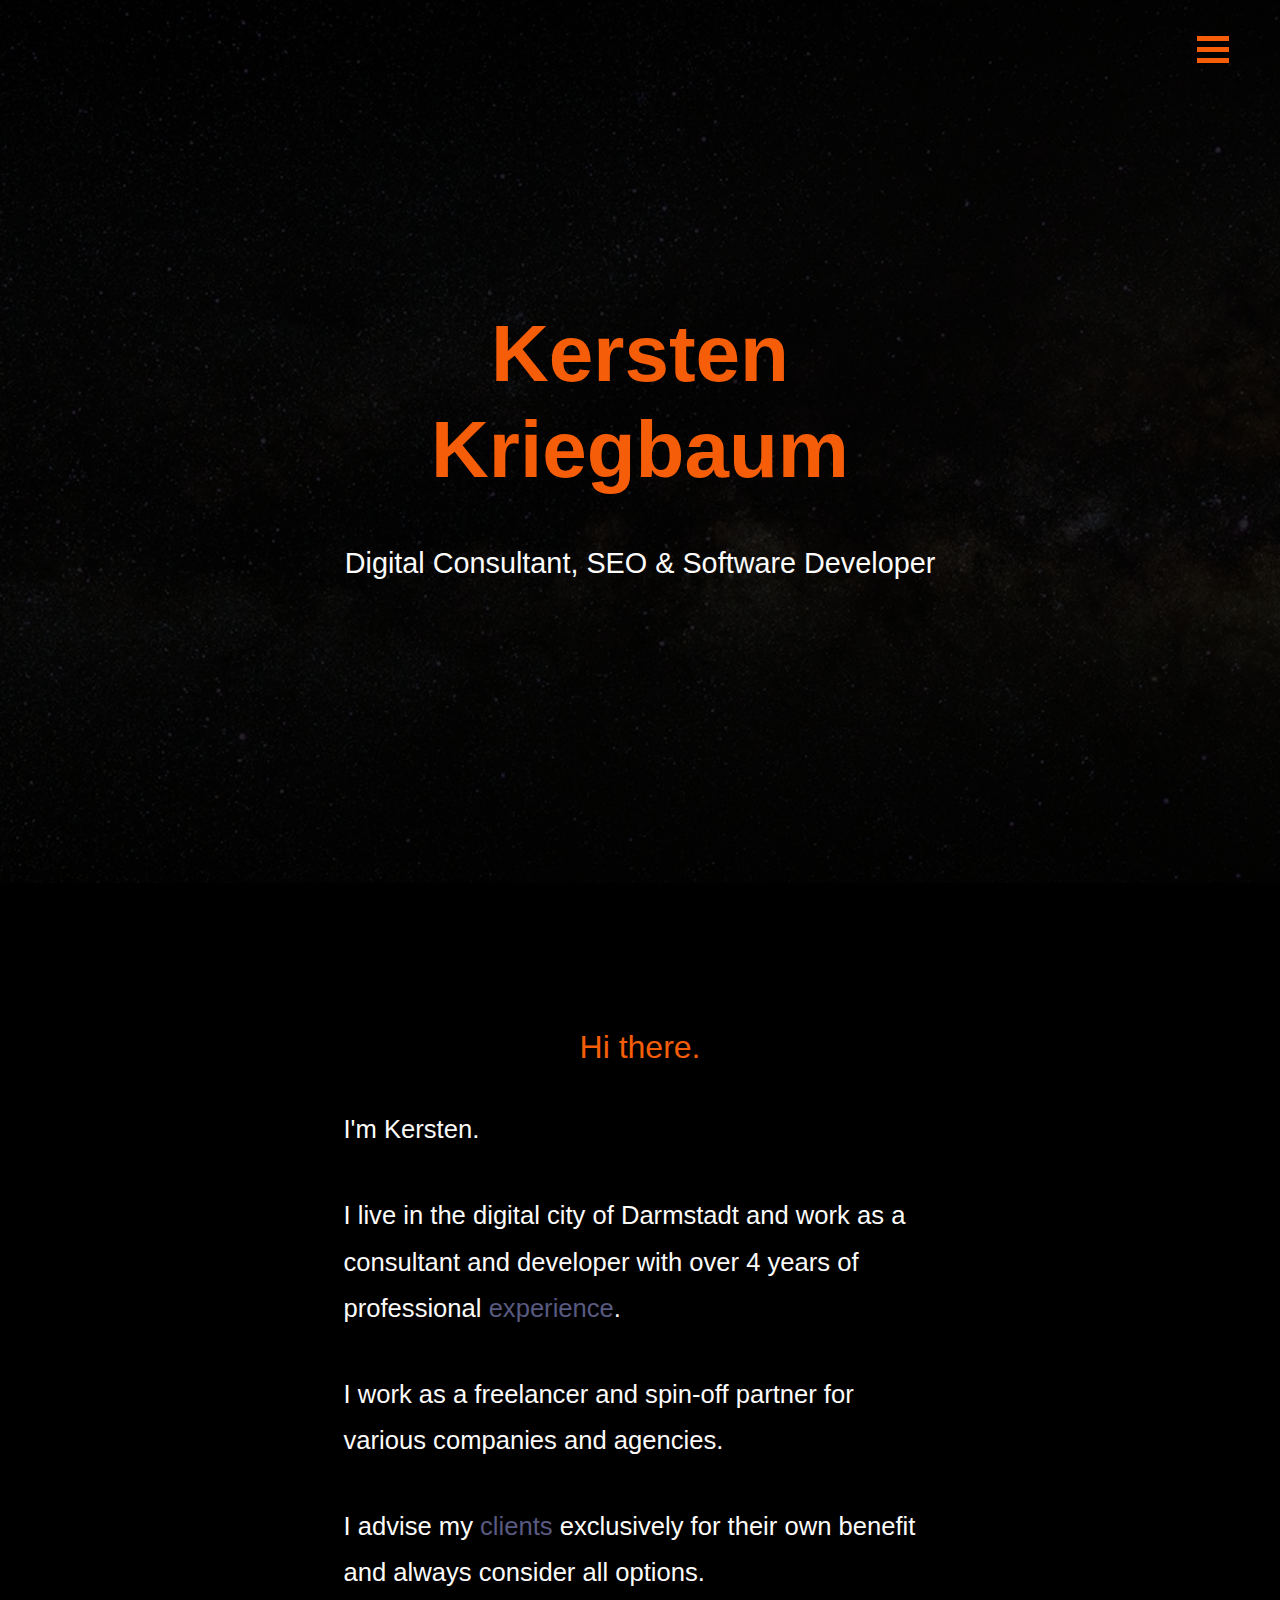
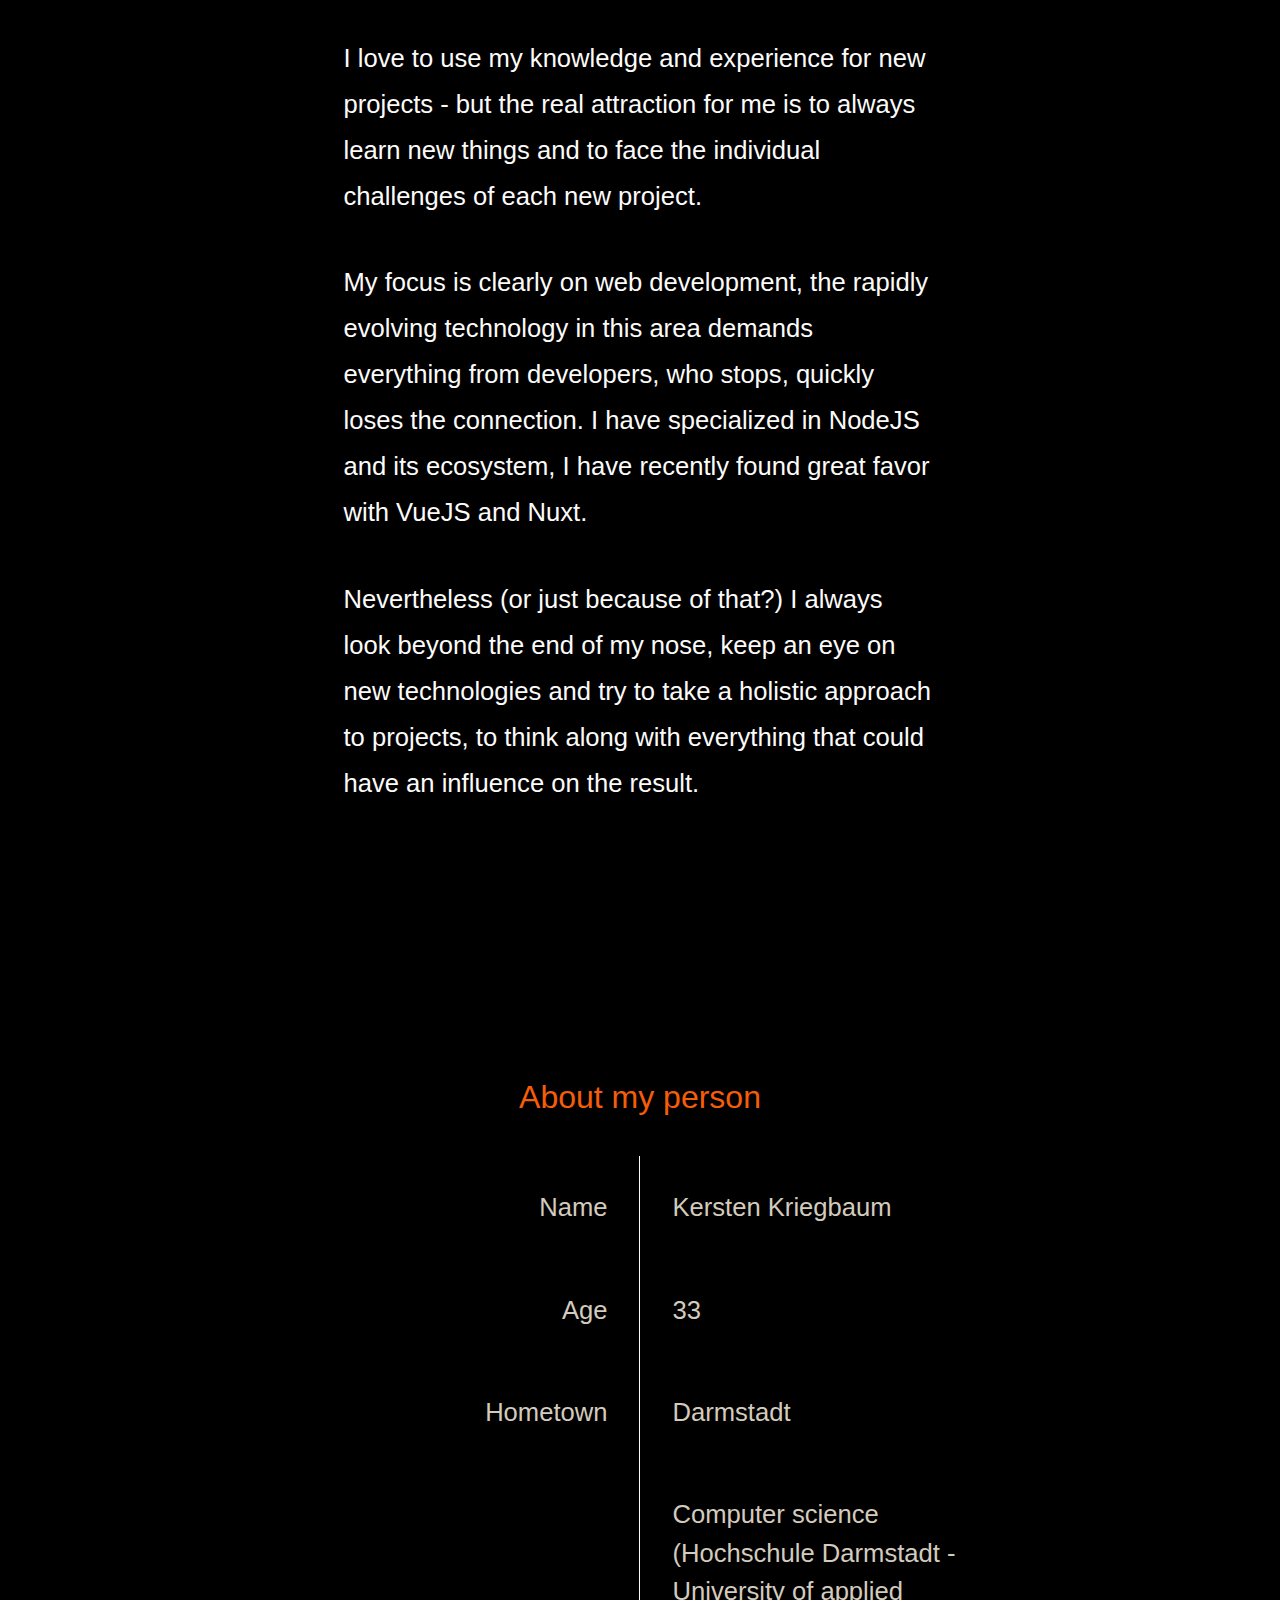
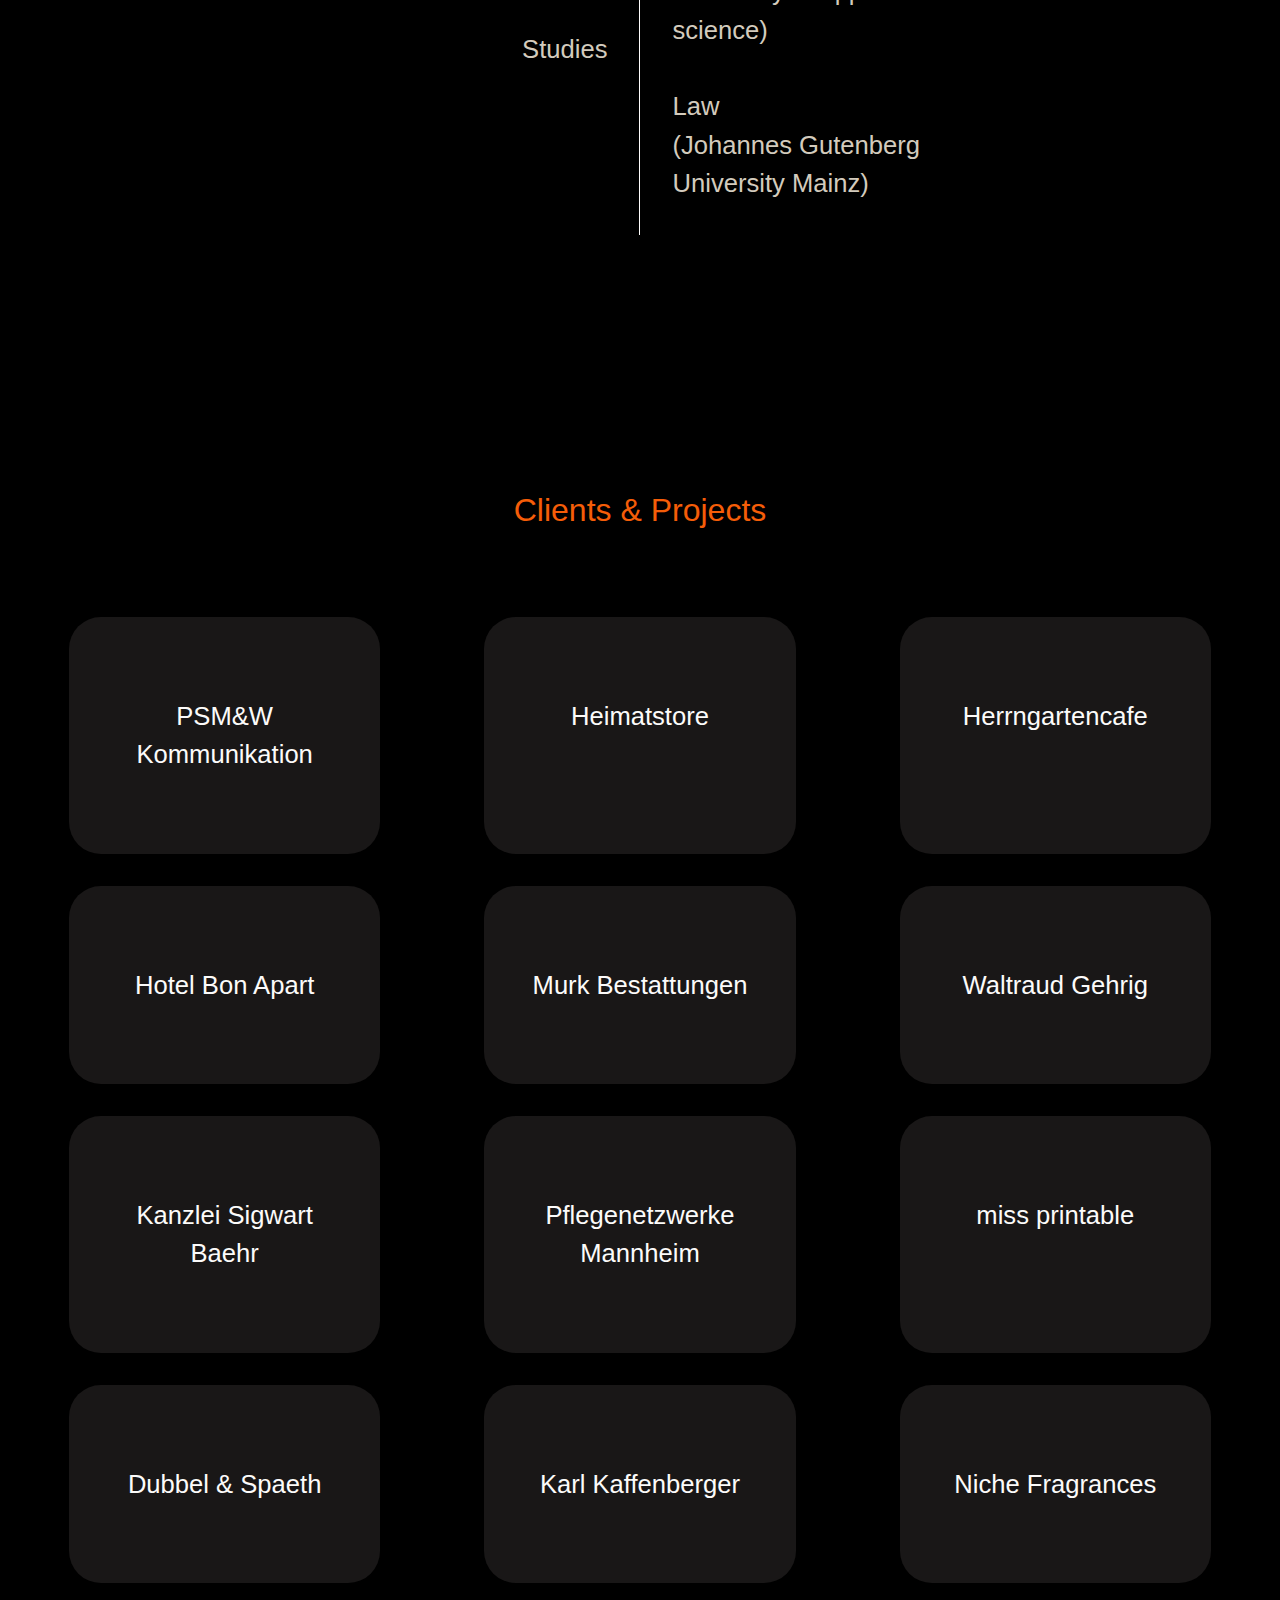
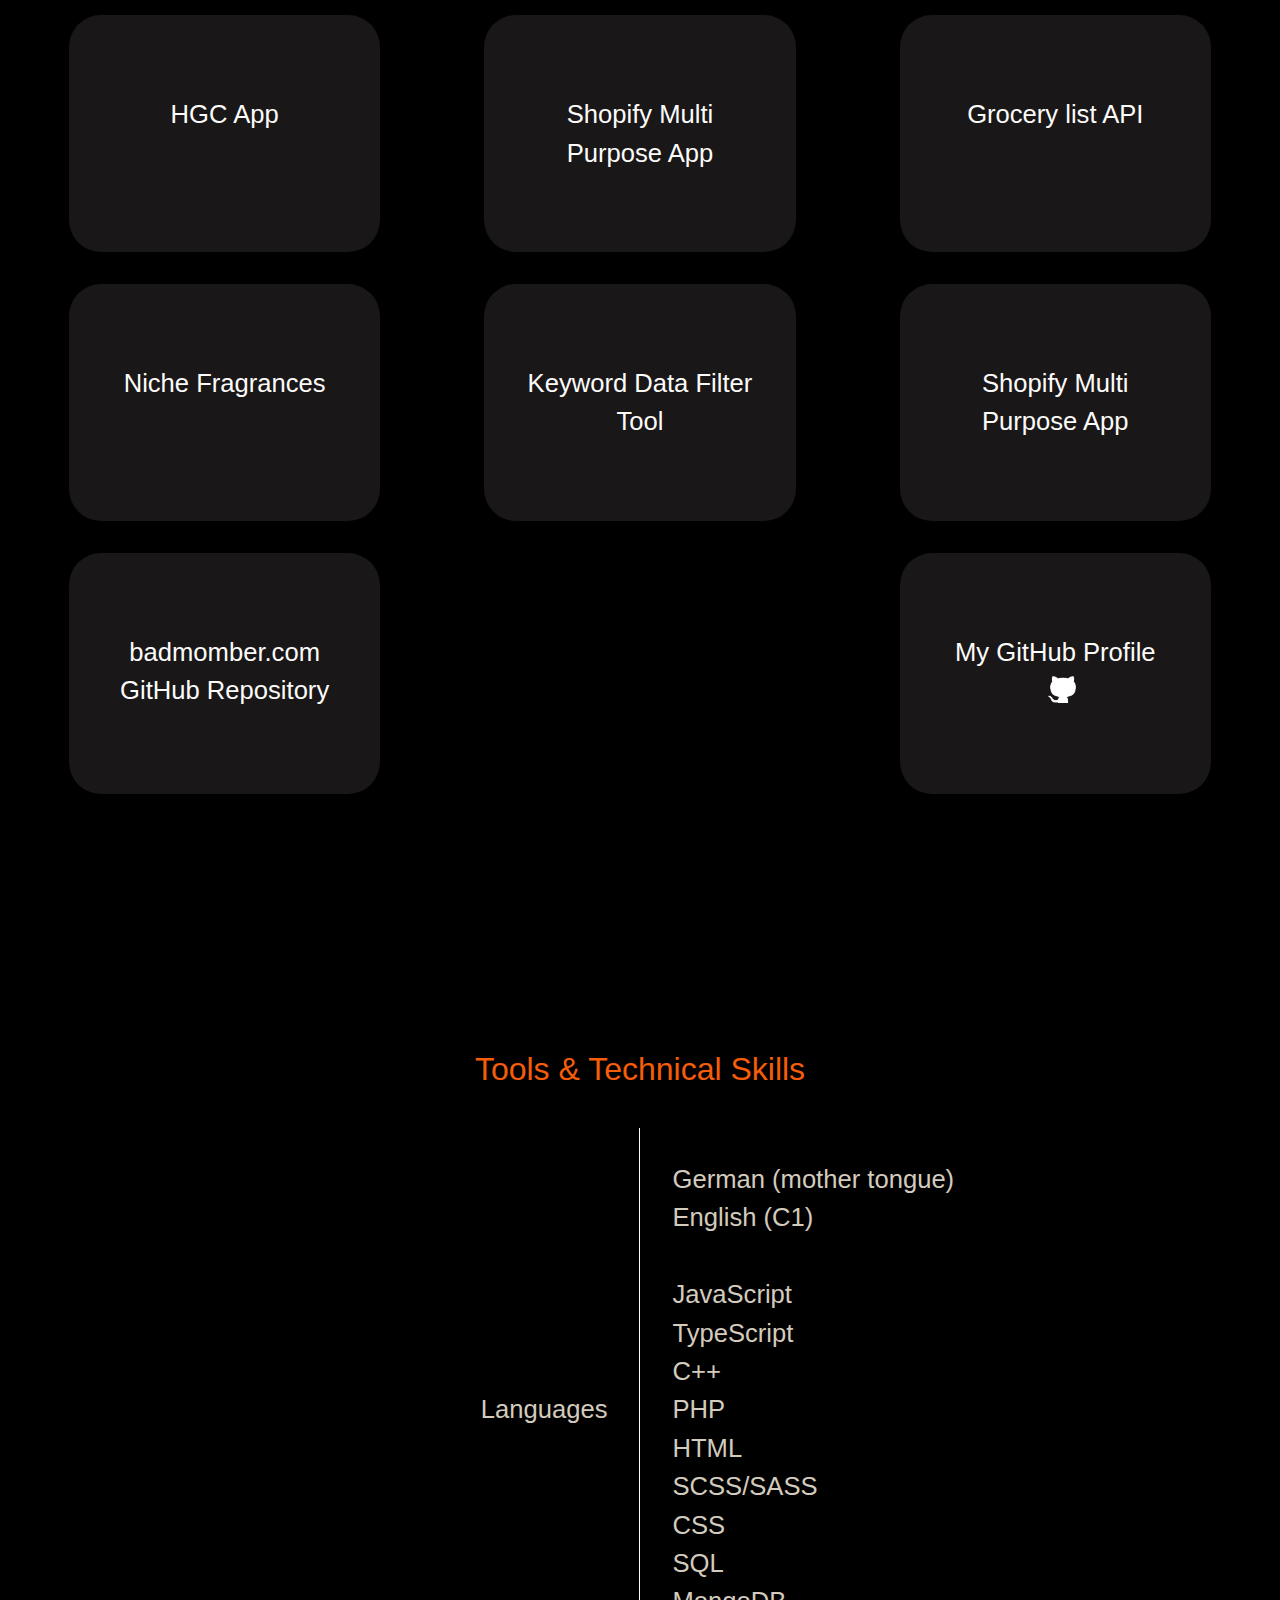
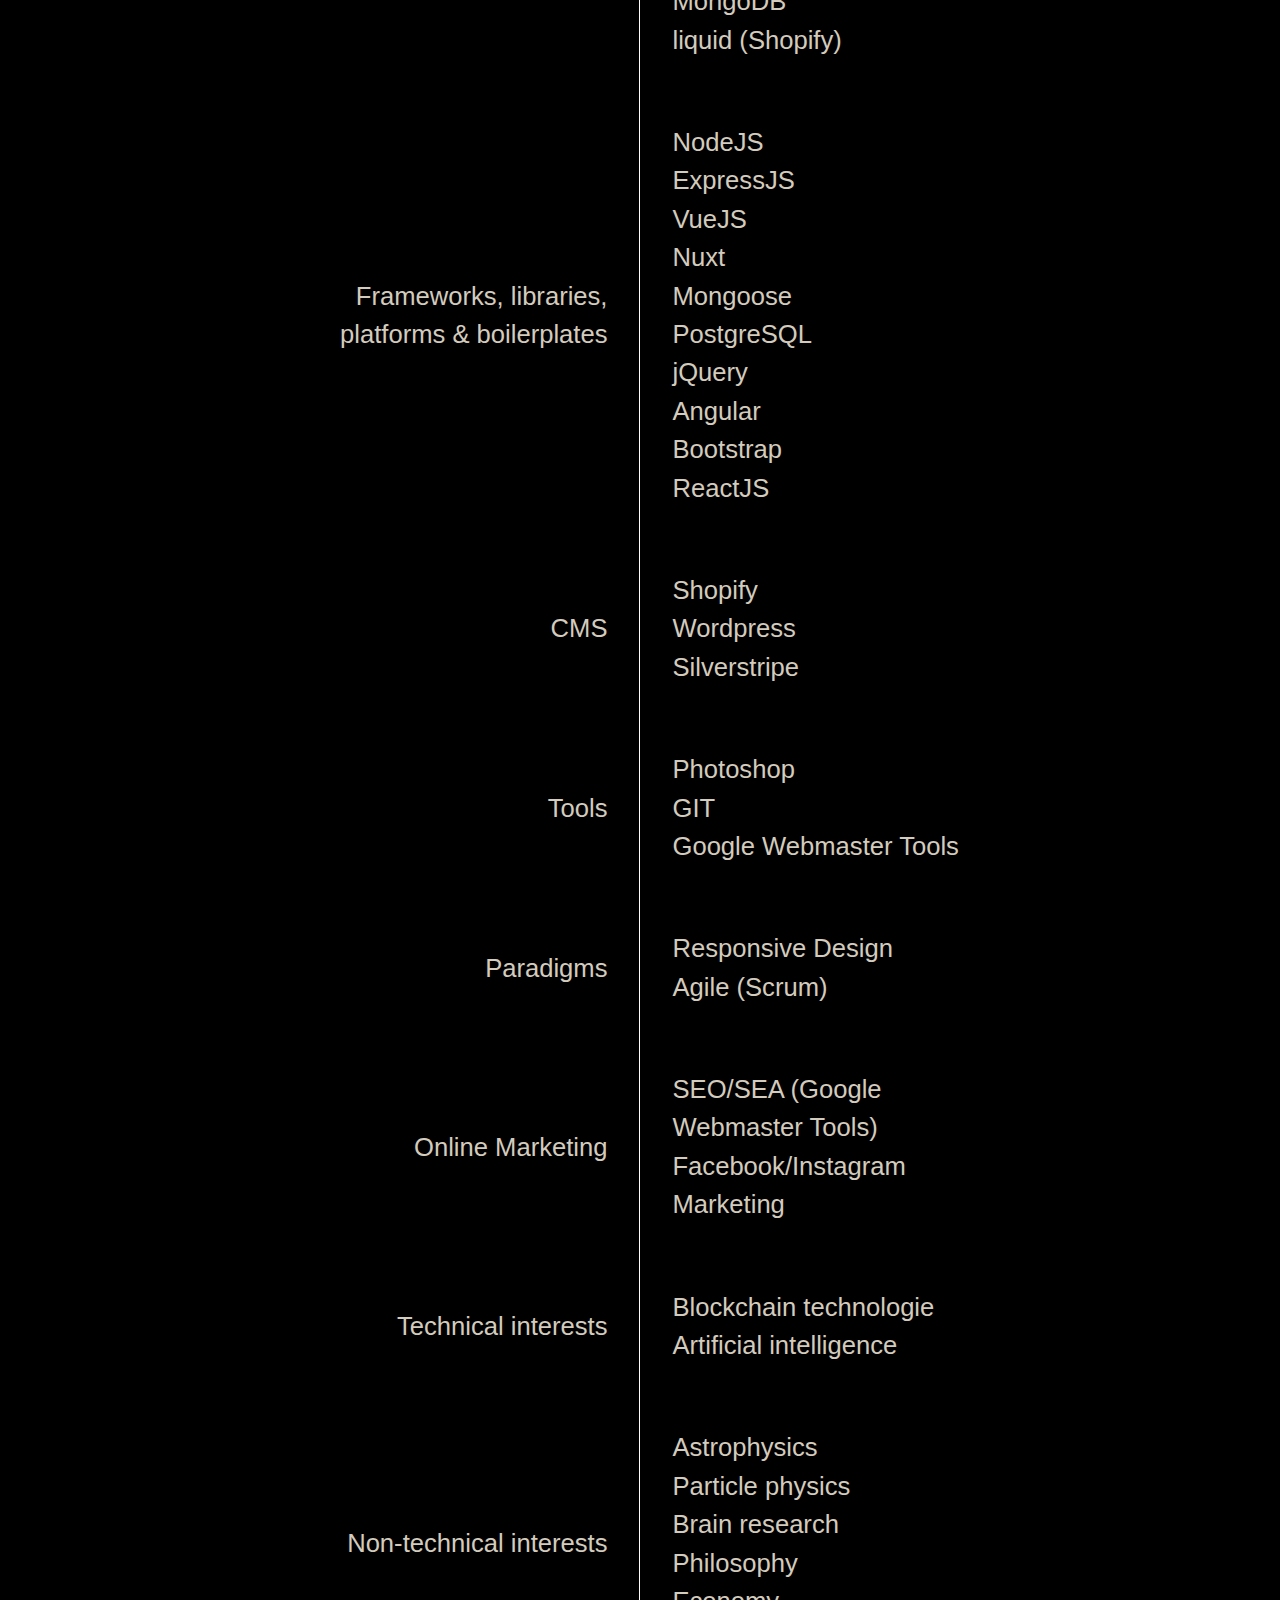
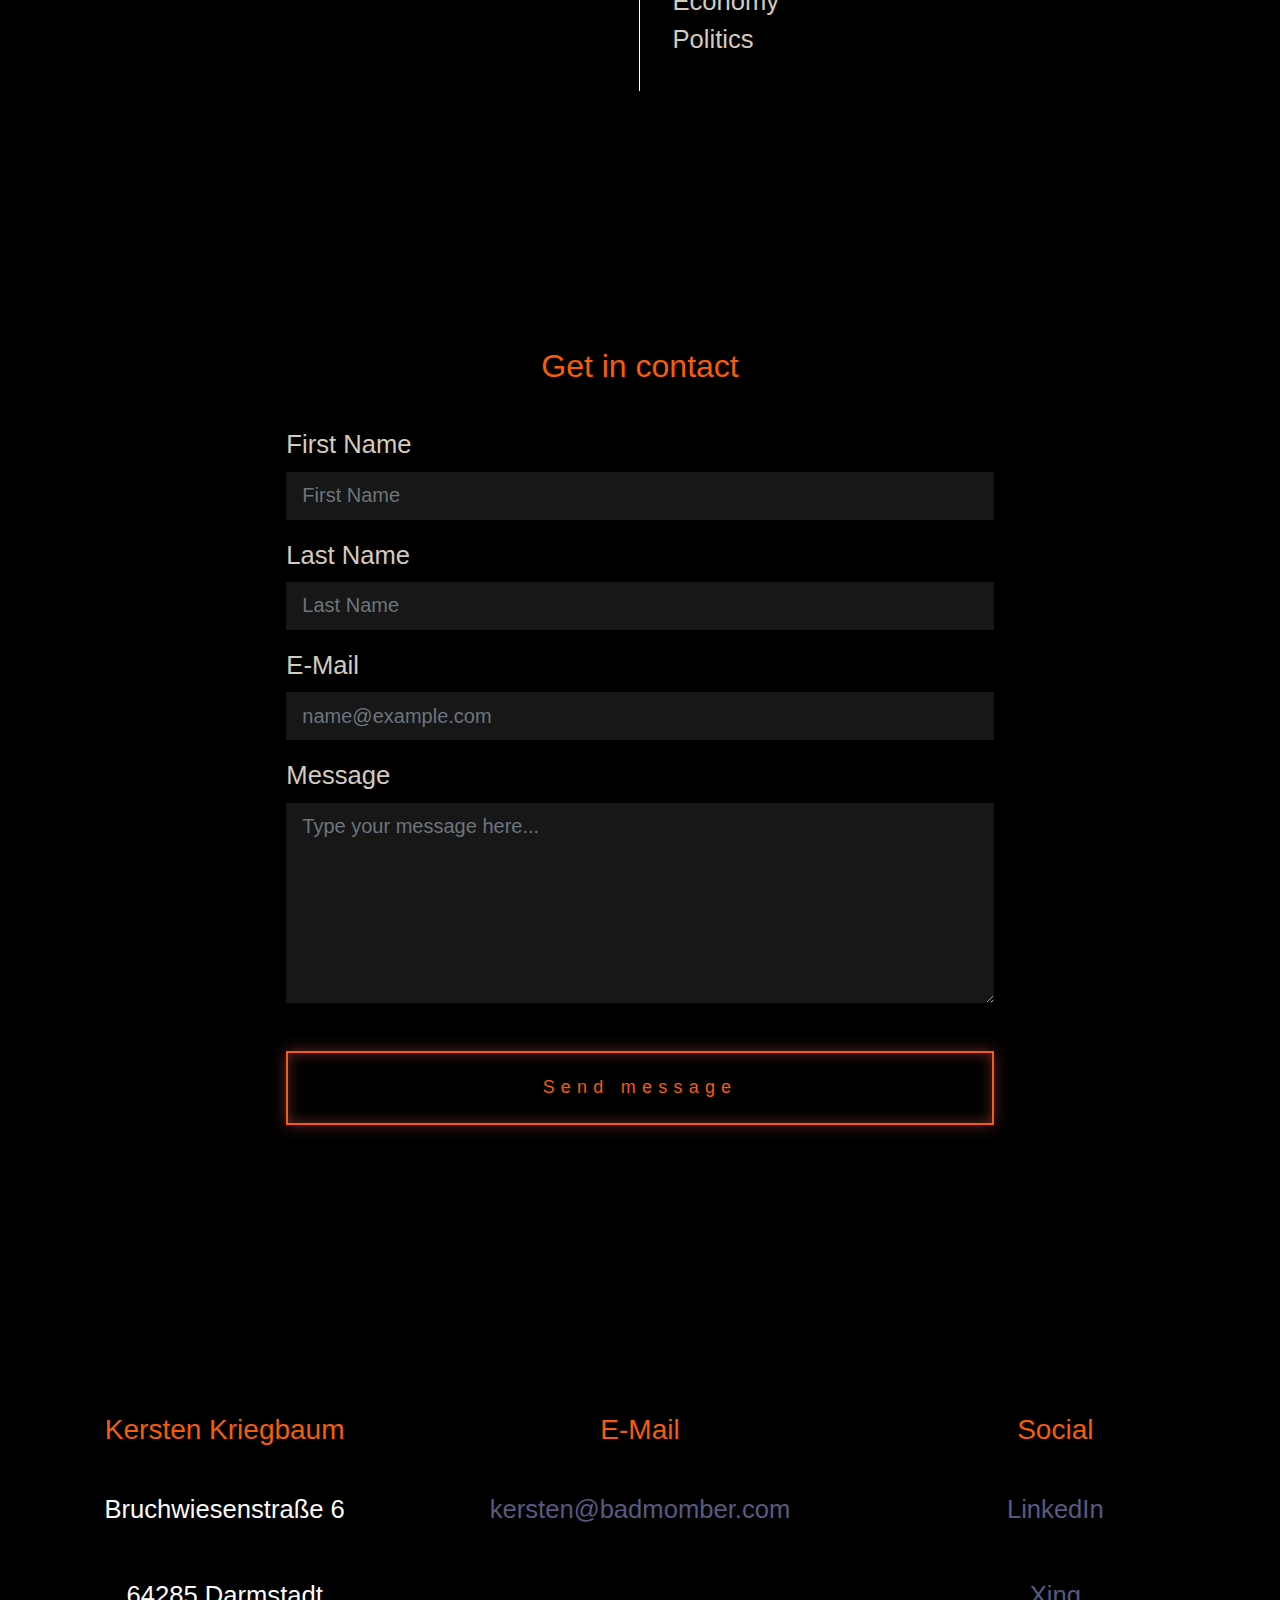
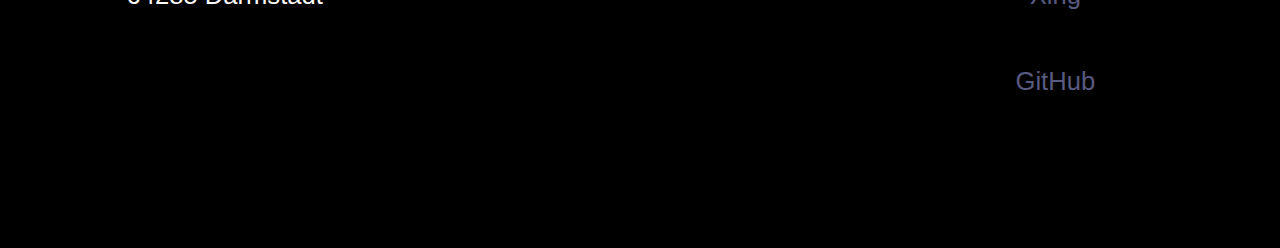
==== commit 2dd8eed8: "changed clients & projects color to secondary, increased input size, added this site to projects" ====
--- a/index.html
+++ b/index.html
@@ -33,12 +33,9 @@
 
   <!-- JavaScript
   –––––––––––––––––––––––––––––––––––––––––––––––––– -->
-  <script async
-    src="https://www.googletagmanager.com/gtag/js?id=UA-136624659-1"></script>
-  <script language="javascript" type="text/javascript"
-    src="js/cookieconsent.js"></script>
-  <script language="javascript" type="text/javascript"
-    src="js/bootstrap/bootstrap.min.js"></script>
+  <script async src="https://www.googletagmanager.com/gtag/js?id=UA-136624659-1"></script>
+  <script language="javascript" type="text/javascript" src="js/cookieconsent.js"></script>
+  <script language="javascript" type="text/javascript" src="js/bootstrap/bootstrap.min.js"></script>
   <script language="javascript" type="text/javascript" src="js/site.js">
   </script>
 
@@ -50,16 +47,14 @@
   <!-- Favicon
   –––––––––––––––––––––––––––––––––––––––––––––––––– -->
   <link rel="icon" type="image/png" href="images/favicon.png">
-  <link rel="stylesheet"
-    href="https://use.fontawesome.com/releases/v5.7.2/css/all.css"
-    integrity="sha384-fnmOCqbTlWIlj8LyTjo7mOUStjsKC4pOpQbqyi7RrhN7udi9RwhKkMHpvLbHG9Sr"
-    crossorigin="anonymous">
+  <link rel="stylesheet" href="https://use.fontawesome.com/releases/v5.7.2/css/all.css"
+    integrity="sha384-fnmOCqbTlWIlj8LyTjo7mOUStjsKC4pOpQbqyi7RrhN7udi9RwhKkMHpvLbHG9Sr" crossorigin="anonymous">
 </head>
 
 <body>
   <!-- Menu
   –––––––––––––––––––––––––––––––––––––––––––––––––– -->
-  <div data-enllax-ratio="1" class="banner parallax-container" id="home intro">
+  <div data-enllax-ratio="1" class="banner parallax-container" id="home">
     <div class="banner-overlay"></div>
     <div data-enllax-ratio=".8" class="banner">
       <h1>Kersten Kriegbaum <br><span>Digital Consultant, SEO & Software
@@ -81,7 +76,7 @@
         <li><a class="toggle" href="#home">Home</a></li>
         <li><a class="toggle" href="#about">Hello</a></li>
         <li><a class="toggle" href="#personal">Personal</a></li>
-        <li><a class="toggle" href="#clients">Clients</a></li>
+        <li><a class="toggle" href="#clients">Clients & Projects</a></li>
         <li><a class="toggle" href="#skills">Skills</a></li>
         <li><a class="toggle" href="#contact">Contact</a></li>
       </ul>
@@ -94,25 +89,36 @@
 
   <div class="container-fluid" id="about">
     <div class="row justify-content-center">
-      <div class="col col-xl-6 col-lg-6 col-md-8 col-sm-12">
+      <div class="col-xl-6 col-lg-6 col-md-8 col-sm-12">
         <h2>Hi there.</h2>
-        <p>I'm Kersten.
-          <br /> I live in the digital city of Darmstadt and work as a
-          consultant
-          and developer with over 4 years commercial
-          <a href="#skills">experience</a>.
-          <br>I work as a freelancer and spin-off partner to different
-          companies
-          and agencies.
-          <br /> I advise my <a href="#clients">clients</a> solely for their
-          own
-          benefit and always consider all options.</p>
+        <p><strong>I'm Kersten.</strong></p>
+        <p>I live in the digital city of Darmstadt and work as a consultant and
+          developer with over 4 years of professional
+          <a href="#skills">experience</a>.</p>
+        <p>I work as a freelancer and spin-off partner for various companies and
+          agencies.</p>
+        <p>I advise my <a href="#clients">clients</a> exclusively for their own
+          benefit and always
+          consider all options.</p>
+        <p>I love to use my knowledge and experience for new projects - but the
+          real attraction for me is to always learn new things and to face the
+          individual challenges of each new project.</p>
+        <p>My focus is clearly on web development, the rapidly evolving
+          technology in this area demands everything from developers, who stops,
+          quickly loses the connection. I have specialized in NodeJS and its
+          ecosystem, I have recently found great favor with VueJS and Nuxt.</p>
+        <p>Nevertheless (or just because of that?) I always look beyond the end
+          of
+          my nose, keep an eye on new technologies and try to take a holistic
+          approach to projects, to think along with everything that could have
+          an
+          influence on the result.</p>
       </div>
     </div>
   </div>
   <div class="container" id="personal">
     <div class="row justify-content-center">
-      <div class="col col-xl-8 col-lg-8 col-md-10 col-sm-12">
+      <div class="col-xl-8 col-lg-8 col-md-10 col-sm-12">
         <h2>About my person</h2>
         <table>
           <tbody>
@@ -145,82 +151,146 @@
 
   <div class="container-fluid" id="clients">
     <div class="row justify-content-around">
-      <div class="col col-xl-8 col-lg-8 col-md-12 col-sm-12">
-        <h2>Clients</h2>
-      </div>
-    </div>
-
-    <div class="row justify-content-around">
-      <a id="psmw" href="https://www.psmw.de" target="_blank" class="col-xl-2 col-lg-2 col-md-8 col-sm-8 client">
+      <div class="col-xl-8 col-lg-8 col-md-12 col-sm-12">
+        <h2>Clients & Projects</h2>
+      </div>
+    </div>
+
+    <div class="row justify-content-around">
+      <a id="psmw" href="https://www.psmw.de" target="_blank" class="col-xl-3 col-lg-3 col-md-3 col-sm-8 client">
         <span>PSM&W
           Kommunikation</span>
         <!--<img class="kundenlogo" id="logo-psmw" src="images/logo-psmw.jpg" />-->
       </a>
       <a id="heimatstore" href="https://heimatstore.com" target="_blank"
-        class="col-xl-2 col-lg-2 col-md-8 col-sm-8 client">
+        class="col-xl-3 col-lg-3 col-md-3 col-sm-8 client">
         <span>Heimatstore</a>
       <!--<img class="kundenlogo" id="logo-heimatstore" src="images/logo-heimatstore.jpg" />-->
       </a>
-      <a id="hgc" href="http://herrngarten.cafe" target="_blank" class="col-xl-2 col-lg-2 col-md-8 col-sm-8 client">
+      <a id="hgc" href="http://herrngarten.cafe" target="_blank" class="col-xl-3 col-lg-3 col-md-3 col-sm-8 client">
         <span>Herrngartencafe</span>
         <!--<img class="kundenlogo" id="logo-herrngarten" src="images/logo-herrngarten-cafe.jpg"
             />-->
       </a>
+    </div>
+
+    <div class="row justify-content-around">
       <a id="bonapart" href="http://www.bon-apart.de/" target="_blank"
-        class="col-xl-2 col-lg-2 col-md-8 col-sm-8 client">
+        class="col-xl-3 col-lg-3 col-md-3 col-sm-8 client">
         <span>Hotel
           Bon Apart</span>
         <!--<img class="kundenlogo" id="logo-bon-apart" src="images/logo-hotel-bon-apart.jpg"
             />-->
       </a>
-    </div>
-
-    <div class="row justify-content-around">
-
       <a id="murk" href="http://www.bestattungen-murk.de/einladung.html" target="_blank"
-        class="col-xl-2 col-lg-2 col-md-8 col-sm-8 client">
+        class="col-xl-3 col-lg-3 col-md-3 col-sm-8 client">
         <span>Murk Bestattungen</span>
         <!--<img class="kundenlogo" id="logo-murk" src="images/logo-murk-bestattungen.jpg" />-->
       </a>
       <a id="gehrig" href="https://www.waltraud-gehrig.com/" target="_blank"
-        class="col-xl-2 col-lg-2 col-md-8 col-sm-8 client">
+        class="col-xl-3 col-lg-3 col-md-3 col-sm-8 client">
         <span>Waltraud Gehrig</span>
         <!--<img class="kundenlogo" id="logo-gehrig" src="images/logo-waltraud-gehrig.jpg" />-->
       </a>
+    </div>
+
+    <div class="row justify-content-around">
       <a id="baehr" href="http://www.rae-sigwart-baehr.de/" target="_blank"
-        class="col-xl-2 col-lg-2 col-md-8 col-sm-8 client">
+        class="col-xl-3 col-lg-3 col-md-3 col-sm-8 client">
         <span>Kanzlei
           Sigwart Baehr</span>
         <!--<img class="kundenlogo" id="logo-baehr" src="images/logo-kanzlei-baehr.jpg" />-->
       </a>
       <a id="pflegenetzwerke" href="https://pflegenetzwerke.de/" target="_blank"
-        class="col-xl-2 col-lg-2 col-md-8 col-sm-8 client">
+        class="col-xl-3 col-lg-3 col-md-3 col-sm-8 client">
         <span>Pflegenetzwerke
           Mannheim</span>
         <!--<img class="kundenlogo" id="logo-baehr" src="images/logo-kanzlei-baehr.jpg" />-->
       </a>
-    </div>
-
-    <div class="row justify-content-around">
-
+      <a id="missprintable" href="https://missprintable.de/" target="_blank"
+        class="col-xl-3 col-lg-3 col-md-3 col-sm-8 client">
+        <span>miss printable</span>
+        <!--<img class="kundenlogo" id="logo-baehr" src="images/logo-kanzlei-baehr.jpg" />-->
+      </a>
+    </div>
+
+    <div class="row justify-content-around">
       <a id="dubbelspaeth" href="https://www.dubbelspaeth.de/" target="_blank"
-        class="col-xl-2 col-lg-2 col-md-8 col-sm-8 client">
+        class="col-xl-3 col-lg-3 col-md-3 col-sm-8 client">
         <span>Dubbel
           & Spaeth</span>
         <!--<img class="kundenlogo" id="logo-baehr" src="images/logo-kanzlei-baehr.jpg" />-->
       </a>
       <a id="kaffenberger" href="http://karlkaffenberger.de" target="_blank"
-        class="col-xl-2 col-lg-2 col-md-8 col-sm-8 client">
+        class="col-xl-3 col-lg-3 col-md-3 col-sm-8 client">
         <span>Karl
           Kaffenberger</span>
         <!--<img class="kundenlogo" id="logo-baehr" src="images/logo-kanzlei-baehr.jpg" />-->
       </a>
+      <a id="nichefragrances" href="https://nichefragrances.de" target="_blank"
+        class="col-xl-3 col-lg-3 col-md-3 col-sm-8 client">
+        <span>Niche Fragrances</span>
+        <!--<img class="kundenlogo" id="logo-baehr" src="images/logo-kanzlei-baehr.jpg" />-->
+      </a>
+    </div>
+
+    <div class="row justify-content-around">
+      <a id="hgcapp" href="https://github.com/BadMomber/hgcapp" target="_blank"
+        class="col-xl-3 col-lg-3 col-md-3 col-sm-8 client">
+        <span>HGC App</span>
+        <!--<img class="kundenlogo" id="logo-baehr" src="images/logo-kanzlei-baehr.jpg" />-->
+      </a>
+      <a id="shopifymultiapp" href="https://github.com/BadMomber/shopify-multiapp/" target="_blank"
+        class="col-xl-3 col-lg-3 col-md-3 col-sm-8 client">
+        <span>Shopify Multi Purpose App</span>
+        <!--<img class="kundenlogo" id="logo-baehr" src="images/logo-kanzlei-baehr.jpg" />-->
+      </a>
+      <a id="fweha1" href="https://github.com/BadMomber/fewha1" target="_blank"
+        class="col-xl-3 col-lg-3 col-md-3 col-sm-8 client">
+        <span>Grocery list API</span>
+        <!--<img class="kundenlogo" id="logo-baehr" src="images/logo-kanzlei-baehr.jpg" />-->
+      </a>
+    </div>
+
+    <div class="row justify-content-around">
+      <a id="nichefragrances" href="https://nichefragrances.de" target="_blank"
+        class="col-xl-3 col-lg-3 col-md-3 col-sm-8 client">
+        <span>Niche Fragrances</span>
+        <!--<img class="kundenlogo" id="logo-baehr" src="images/logo-kanzlei-baehr.jpg" />-->
+      </a>
+      <a id="keywordfiltertool" href="https://github.com/BadMomber/keyword-filter-tool" target="_blank"
+        class="col-xl-3 col-lg-3 col-md-3 col-sm-8 client">
+        <span>Keyword Data Filter Tool</span>
+        <!--<img class="kundenlogo" id="logo-baehr" src="images/logo-kanzlei-baehr.jpg" />-->
+      </a>
+      <a id="shopifymultiapp" href="https://github.com/BadMomber/shopify-multiapp/" target="_blank"
+        class="col-xl-3 col-lg-3 col-md-3 col-sm-8 client">
+        <span>Shopify Multi Purpose App</span>
+        <!--<img class="kundenlogo" id="logo-baehr" src="images/logo-kanzlei-baehr.jpg" />-->
+      </a>
+    </div>
+
+    <div class="row justify-content-around">
+      <a id="badmombercom" href="https://github.com/BadMomber/badmomber.com" target="_blank"
+        class="col-xl-3 col-lg-3 col-md-3 col-sm-8 client">
+        <span>badmomber.com GitHub Repository</span>
+        <!--<img class="kundenlogo" id="logo-baehr" src="images/logo-kanzlei-baehr.jpg" />-->
+      </a>
+      <a id="empty" class="col-xl-3 col-lg-3 col-md-3 col-sm-8 client">
+        <span></span>
+        <!--<img class="kundenlogo" id="logo-baehr" src="images/logo-kanzlei-baehr.jpg" />-->
+      </a>
+      <a id="github" href="https://github.com/BadMomber" target="_blank"
+        class="col-xl-3 col-lg-3 col-md-3 col-sm-8 client">
+        <span>My GitHub Profile</span>
+        <!--<img class="kundenlogo" id="logo-baehr" src="images/logo-kanzlei-baehr.jpg" />-->
+      </a>
     </div>
   </div>
 
   <div class="container" id="skills">
     <div class="row justify-content-center">
-      <div class="col col-xl-8 col-lg-8 col-md-10 col-sm-12">
+      <div class="col-xl-8 col-lg-8 col-md-10 col-sm-12">
         <h2>Tools & Technical Skills</h2>
         <table>
           <tbody>
@@ -271,26 +341,27 @@
 
   <div class="container" id="contact">
     <div class="row justify-content-center">
-      <div class="col col-xl-8 col-lg-8 col-md-8 col-sm-12">
+      <div class="col-xl-8 col-lg-8 col-md-8 col-sm-12">
         <h2>Get in contact</h2>
-        <form method="post" name="myemailform" action="form-to-email.php">
+        <form method="POST" name="contact-form" action="form-to-email.php">
           <div class="form-group">
-            <label for="formGroupExampleInput">First Name</label>
-            <input type="text" class="form-control" id="first-name" placeholder="First Name">
+            <label for="firstname">First Name</label>
+            <input type="text" class="form-control form-control-lg border-primary border-primary" id="firstname" placeholder="First Name" name="firstname">
           </div>
-            <div class="form-group">
-              <label for="formGroupExampleInput2">Last Name</label>
-              <input type="text" class="form-control" id="last-name" placeholder="Last Name">
+          <div class="form-group">
+            <label for="lastname">Last Name</label>
+            <input type="text" class="form-control form-control-lg border-primary" id="lastname" placeholder="Last Name" name="lastname">
           </div>
-              <div class="form-group">
-                <label for="formGroupExampleInput3">E-Mail</label>
-                <input type="email" class="form-control" id="email" placeholder="name@example.com">
+          <div class="form-group">
+            <label for="email">E-Mail</label>
+            <input type="email" class="form-control form-control-lg border-primary" id="email" placeholder="name@example.com" name="email">
           </div>
-                <div class="form-group">
-                  <label for="formGroupExampleInput4">Message</label>
-                  <textarea type="text" class="form-control" id="message" placeholder="Type your message here..."></textarea>
-                </div>
-                <button type="submit" value="Send Form" class="pure-button fuller-button white">
+          <div class="form-group">
+            <label for="message">Message</label>
+            <textarea type="text" class="form-control form-control-lg border-primary" id="message" placeholder="Type your message here..."
+              name="message"></textarea>
+          </div>
+          <button type="submit" value="Submit" class="pure-button pure-button-primary fuller-button-primary primary">
             Send message
           </button>
         </form>
@@ -328,5 +399,3 @@
   <!-- End Document
       –––––––––––––––––––––––––––––––––––––––––––––––––– -->
 </body>
-
-</html>
--- a/css/custom.css
+++ b/css/custom.css
@@ -1 +1 @@
-@import url(bootstrap/bootstrap-reboot.min.css);@import url(bootstrap/bootstrap-grid.min.css);@import url(bootstrap/bootstrap.min.css);@keyframes move-y{0%{color:#fcfbfa;opacity:0.1}50%{opacity:1}100%{color:#f55d08;opacity:0.1}}@keyframes fadein{from{opacity:0}to{opacity:1}}@-moz-keyframes fadein{from{opacity:0}to{opacity:1}}@-webkit-keyframes fadein{from{opacity:0}to{opacity:1}}@keyframes fadeInRight{0%{opacity:0;left:20%}100%{opacity:1;left:0}}@-ms-keyframes fadein{from{opacity:0}to{opacity:1}}@-o-keyframes fadein{from{opacity:0}to{opacity:1}}body,*{font-family:-apple-system, BlinkMacSystemFont, "Segoe UI", Roboto, Helvetica, Arial, sans-serif, "Apple Color Emoji", "Segoe UI Emoji", "Segoe UI Symbol";-webkit-font-smoothing:antialiased;-moz-osx-font-smoothing:grayscale}body{font-size:1.6rem;font-weight:200;color:#d3cbbd;background-color:#000}h1,h2,h3,h4,h5,h6{color:#f55d08;text-align:center}h1:first-child,h2:first-child,h3:first-child,h4:first-child,h5:first-child,h6:first-child{margin-top:0 !important}h1{margin-top:4rem}h2{margin-top:3.5rem}h3{margin-top:3rem}h4{margin-top:2.5rem}h5{margin-top:2rem}h6{margin-top:1.5rem}p{color:#fcfbfa;text-align:left;margin-top:2.5rem;line-height:1.8;letter-spacing:0.05}a{color:#585a80;transition:.4s}a:hover{color:#585a80;transition:.2s;text-decoration:none;border-bottom:2px solid #585a80}table,form{margin-top:2.5rem}tr{margin:1rem 0}td{vertical-align:middle;width:50%;text-align:left;padding-bottom:2rem;padding-top:2rem}td:first-child{text-align:right;padding-right:2rem}td:last-child{padding-left:2rem;border-left:1px solid #fcfbfa}.footer *{text-align:center}#clients h2{margin-bottom:3.5rem}#clients .client{color:#fcfbfa;padding:4rem 2rem;text-align:center;transition:0.4s;background-color:#191717}#clients .client:hover{text-decoration:none;transition:0.4s;transform:scale(1.2);color:#f55d08;border-bottom:none}#clients .client span{text-align:center;text-decoration:none;line-height:1}.form-control{border-radius:0;border:0px solid #f55d08;background-color:#171717;transition:0.2s}.form-control:focus{background-color:#262626;border:1px solid #f55d08;color:#e9e2da;box-shadow:none}textarea.form-control{height:200px}button{margin:2rem auto}.pure-button{text-align:center}.fuller-button{width:100%;color:#f55d08;background:none;border-radius:0;padding:1.2em 5em;letter-spacing:0.35em;font-size:0.7em;transition:background-color 0.3s, box-shadow 0.3s, color 0.3s}.fuller-button:hover{cursor:pointer}.fuller-button.white{box-shadow:inset 0 0 0.8em #bd4b4880,0 0 0.8em #bd4b4880;border:#f55d08 solid 2px}.fuller-button.white:hover{color:#fcfbfa;background-color:#f55d08;box-shadow:inset 0 0 0 #bd4b4880,0 0 1.2em #bd4b4880}.about{padding:0;text-align:center;color:#d3cbbd;background:#000}.container,.container-fluid{padding:6rem 2rem}.banner{position:relative;top:0;right:0;left:0;height:100vh;background-image:url("../images/banner/__space.jpeg");background-repeat:no-repeat;background-attachment:fixed;background-position:center;background-size:cover}.banner .banner-overlay{position:absolute;z-index:100;top:0;right:0;bottom:0;left:0;background-color:rgba(0,0,0,0.9)}.banner h1{font-size:5rem;font-weight:600;position:absolute;top:50%;left:50%;transform:translate(-50%, -50%);z-index:200;text-align:center;text-transform:none}.banner h1 span{font-weight:300;color:#fcfbfa;font-size:1.8rem;text-transform:none}.banner #scroll-down{position:absolute;bottom:10%;left:50%;transform:translateX(-50%);z-index:999;opacity:0;animation-name:move-y;animation-duration:4s;animation-iteration-count:infinite}.banner #scroll-down:hover{cursor:pointer;color:#f55d08}.row{margin-top:2rem;margin-bottom:2rem}#about{-webkit-box-shadow:0px -20px 20px 15px #000;-moz-box-shadow:0px -20px 20px 15px #000;box-shadow:0px -20px 20px 15px #000}.cc-window{display:none !important;position:fixed !important;bottom:20px !important;right:20px !important}.cc-window .cc-link{display:none !important}.cc-window .cc-btn{margin-top:2rem !important}.button_container{position:fixed;top:4%;right:4%;height:1.8rem;width:2rem;cursor:pointer;z-index:100;transition:opacity 0.25s ease;z-index:4000}.button_container:hover{opacity:0.7}.button_container.active .top{transform:translateY(11px) translateX(0) rotate(45deg);background:#585a80}.button_container.active .middle{opacity:0;background:#585a80}.button_container.active .bottom{transform:translateY(-11px) translateX(0) rotate(-45deg);background:#585a80}.button_container span{background:#f55d08;border:none;height:5px;width:100%;position:absolute;top:0;left:0;transition:all 0.35s ease;cursor:pointer}.button_container span:nth-of-type(2){top:11px}.button_container span:nth-of-type(3){top:22px}.overlay{position:fixed;background:#000;top:0;left:0;width:100%;height:100%;opacity:0;visibility:hidden;transition:opacity 0.5s, visibility 0.5s, height 0.5s;overflow:hidden;z-index:3000}.overlay.open{opacity:1;visibility:visible;height:100%;width:100%}.overlay.open li{animation:fadeInRight 0.5s ease forwards;animation-delay:0.35s}.overlay.open li:nth-of-type(2){animation-delay:0.4s}.overlay.open li:nth-of-type(3){animation-delay:0.45s}.overlay.open li:nth-of-type(4){animation-delay:0.5s}.overlay nav{position:relative;height:70%;top:50%;transform:translateY(-50%);font-size:50px;font-weight:400;text-align:center}.overlay ul{list-style:none;padding:0;margin:0 auto;display:inline-block;position:relative;height:100%}.overlay ul li{display:block;height:25%;height:calc(100% / 6);min-height:50px;position:relative;opacity:0}.overlay ul li a{display:block;position:relative;color:#f55d08;text-decoration:none;overflow:hidden}.overlay ul li a:hover{text-decoration:none;border-bottom:none}.overlay ul li a:hover:after,.overlay ul li a:focus:after,.overlay ul li a:active:after{width:100%;border-bottom:none}.overlay ul li a:after{content:"";position:absolute;bottom:0;left:50%;width:0%;transform:translateX(-50%);height:3px;background:#f55d08;transition:0.35s}@media (max-width: 768px){h1,.banner h1{font-size:3rem}h1 span,.banner h1 span{font-size:1.2rem}h2{font-size:2rem}p{font-size:1.2rem}table,tbody,tr,td{font-size:1.2rem}.container,.container-fluid{padding:2rem 2rem}.fuller-button{padding:1.2rem 2rem}.client{margin-top:2rem}.client:first-child{margin-top:0}.overlay nav{font-size:2.6rem}}@media (max-width: 420px){h1,.banner h1{font-size:3rem}h1 span,.banner h1 span{font-size:1.2rem}h2{font-size:2rem}p{font-size:1.2rem}table,tbody,tr,td{font-size:1.2rem}td{display:block;width:100%}td:first-child{border-bottom:1px solid #fff}.container,.container-fluid{padding:2rem 2rem}.fuller-button{padding:1.2rem 2rem}.client{margin-top:2rem}.client:first-child{margin-top:0}.overlay nav{font-size:2rem}}
+@import url(bootstrap/bootstrap-reboot.min.css);@import url(bootstrap/bootstrap-grid.min.css);@import url(bootstrap/bootstrap.min.css);@keyframes move-y{0%{color:#fcfbfa;opacity:0.1}50%{opacity:1}100%{color:#f55d08;opacity:0.1}}@keyframes fadein{from{opacity:0}to{opacity:1}}@-moz-keyframes fadein{from{opacity:0}to{opacity:1}}@-webkit-keyframes fadein{from{opacity:0}to{opacity:1}}@keyframes fadeInRight{0%{opacity:0;left:20%}100%{opacity:1;left:0}}@-ms-keyframes fadein{from{opacity:0}to{opacity:1}}@-o-keyframes fadein{from{opacity:0}to{opacity:1}}body,*{font-family:-apple-system, BlinkMacSystemFont, "Segoe UI", Roboto, Helvetica, Arial, sans-serif, "Apple Color Emoji", "Segoe UI Emoji", "Segoe UI Symbol";-webkit-font-smoothing:antialiased;-moz-osx-font-smoothing:grayscale}body{font-size:1.6rem;font-weight:200;color:#d3cbbd;background-color:#000}h1,h2,h3,h4,h5,h6{color:#f55d08;text-align:center}h1:first-child,h2:first-child,h3:first-child,h4:first-child,h5:first-child,h6:first-child{margin-top:0 !important}h1{margin-top:4rem}h2{margin-top:3.5rem}h3{margin-top:3rem}h4{margin-top:2.5rem}h5{margin-top:2rem}h6{margin-top:1.5rem}p{color:#fcfbfa;text-align:left;margin-top:2.5rem;line-height:1.8;letter-spacing:0.05}a{color:#585a80;transition:.4s}a:hover{color:#585a80;transition:.2s;text-decoration:none;border-bottom:2px solid #585a80}table,form{margin-top:2.5rem}tr{margin:1rem 0}td{vertical-align:middle;width:50%;text-align:left;padding-bottom:2rem;padding-top:2rem}td:first-child{text-align:right;padding-right:2rem}td:last-child{padding-left:2rem;border-left:1px solid #fcfbfa}.footer *{text-align:center}#clients h2{margin-bottom:3.5rem}#clients .client{color:#fcfbfa;padding:5rem 2rem;text-align:center;transition:0.4s;background-color:#191717;border-radius:2rem}#clients .client:hover{text-decoration:none;transition:0.4s;transform:scale(1.2);color:#585a80;border-bottom:none}#clients .client span{text-align:center;text-decoration:none;line-height:1}#clients #github span:after{content:"";height:2rem;width:2rem;display:inline-block;background-image:url("../images/logos/github-logo-cat.png");background-size:contain;background-repeat:no-repeat;background-position:center center;margin-left:1rem}#clients #empty{opacity:0}.form-control{border-radius:0;border:0px solid #f55d08;background-color:#171717;transition:0.2s}.form-control:focus{background-color:#262626;border:1px solid #f55d08;color:#e9e2da;box-shadow:none}textarea.form-control{height:200px}button{margin:2rem auto}.pure-button-primary{text-align:center}.fuller-button-primary{width:100%;color:#f55d08;background:none;border-radius:0;padding:1.2em 5em;letter-spacing:0.35em;font-size:0.7em;transition:background-color 0.3s, box-shadow 0.3s, color 0.3s}.fuller-button-primary:hover{cursor:pointer}.fuller-button-primary.primary{box-shadow:inset 0 0 0.8em #bd4b4880,0 0 0.8em #bd4b4880;border:#f55d08 solid 2px}.fuller-button-primary.primary:hover{color:#fcfbfa;background-color:#f55d08;box-shadow:inset 0 0 0 #bd4b4880,0 0 1.2em #bd4b4880}.about{padding:0;text-align:center;color:#d3cbbd;background:#000}.container,.container-fluid{padding:6rem 2rem}.banner{position:relative;top:0;right:0;left:0;height:100vh;background-image:url("../images/banner/__space.jpeg");background-repeat:no-repeat;background-attachment:fixed;background-position:center;background-size:cover}.banner .banner-overlay{position:absolute;z-index:100;top:0;right:0;bottom:0;left:0;background-color:rgba(0,0,0,0.85)}.banner h1{font-size:5rem;font-weight:600;position:absolute;top:50%;left:50%;transform:translate(-50%, -50%);z-index:200;text-align:center;text-transform:none}.banner h1 span{font-weight:300;color:#fcfbfa;font-size:1.8rem;text-transform:none}.banner #scroll-down{position:absolute;bottom:10%;left:50%;transform:translateX(-50%);z-index:999;opacity:0;animation-name:move-y;animation-duration:4s;animation-iteration-count:infinite}.banner #scroll-down:hover{cursor:pointer;color:#f55d08}.row{margin-top:2rem;margin-bottom:2rem}#about{-webkit-box-shadow:0px -20px 20px 15px #000;-moz-box-shadow:0px -20px 20px 15px #000;box-shadow:0px -20px 20px 15px #000}.cc-window{display:none !important;position:fixed !important;bottom:20px !important;right:20px !important}.cc-window .cc-link{display:none !important}.cc-window .cc-btn{margin-top:2rem !important}.button_container{position:fixed;top:4%;right:4%;height:1.8rem;width:2rem;cursor:pointer;z-index:100;transition:opacity 0.25s ease;z-index:4000}.button_container:hover{opacity:0.7}.button_container.active .top{transform:translateY(11px) translateX(0) rotate(45deg);background:#585a80}.button_container.active .middle{opacity:0;background:#585a80}.button_container.active .bottom{transform:translateY(-11px) translateX(0) rotate(-45deg);background:#585a80}.button_container span{background:#f55d08;border:none;height:5px;width:100%;position:absolute;top:0;left:0;transition:all 0.35s ease;cursor:pointer}.button_container span:nth-of-type(2){top:11px}.button_container span:nth-of-type(3){top:22px}.overlay{position:fixed;background:#000;top:0;left:0;width:100%;height:100%;opacity:0;visibility:hidden;transition:opacity 0.5s, visibility 0.5s, height 0.5s;overflow:hidden;z-index:3000}.overlay.open{opacity:1;visibility:visible;height:100%;width:100%}.overlay.open li{animation:fadeInRight 0.5s ease forwards;animation-delay:0.35s}.overlay.open li:nth-of-type(2){animation-delay:0.4s}.overlay.open li:nth-of-type(3){animation-delay:0.45s}.overlay.open li:nth-of-type(4){animation-delay:0.5s}.overlay nav{position:relative;height:70%;top:50%;transform:translateY(-50%);font-size:50px;font-weight:400;text-align:center}.overlay ul{list-style:none;padding:0;margin:0 auto;display:inline-block;position:relative;height:100%}.overlay ul li{display:block;height:25%;height:calc(100% / 6);min-height:50px;position:relative;opacity:0}.overlay ul li a{display:block;position:relative;color:#f55d08;text-decoration:none;overflow:hidden}.overlay ul li a:hover{text-decoration:none;border-bottom:none}.overlay ul li a:hover:after,.overlay ul li a:focus:after,.overlay ul li a:active:after{width:100%;border-bottom:none}.overlay ul li a:after{content:"";position:absolute;bottom:0;left:50%;width:0%;transform:translateX(-50%);height:3px;background:#f55d08;transition:0.35s}@media (max-width: 991px){#clients .client{padding:4rem .6rem}#clients .client span{font-size:1.4rem}#clients .client:first-child{margin-top:0}}@media (max-width: 767px){h1,.banner h1{font-size:3rem}h1 span,.banner h1 span{font-size:1.2rem}h2{font-size:2rem}p{font-size:1.2rem}table,tbody,tr,td{font-size:1.2rem}.container,.container-fluid{padding:2rem 2rem}.fuller-button{padding:1.2rem 2rem}.client{margin-top:2rem}.client:first-child{margin-top:0}.overlay nav{font-size:2.6rem}}@media (max-width: 420px){h1,.banner h1{font-size:3rem}h1 span,.banner h1 span{font-size:1.2rem}h2{font-size:2rem}p{font-size:1.2rem}table,tbody,tr,td{font-size:1.2rem}td{display:block;width:100%}td:first-child{border-bottom:1px solid #fff}.container,.container-fluid{padding:2rem 2rem}.fuller-button{padding:1.2rem 2rem}.client{margin-top:2rem}.client:first-child{margin-top:0}.overlay nav{font-size:2rem}}.border-primary{border-color:#f55d08 !important}
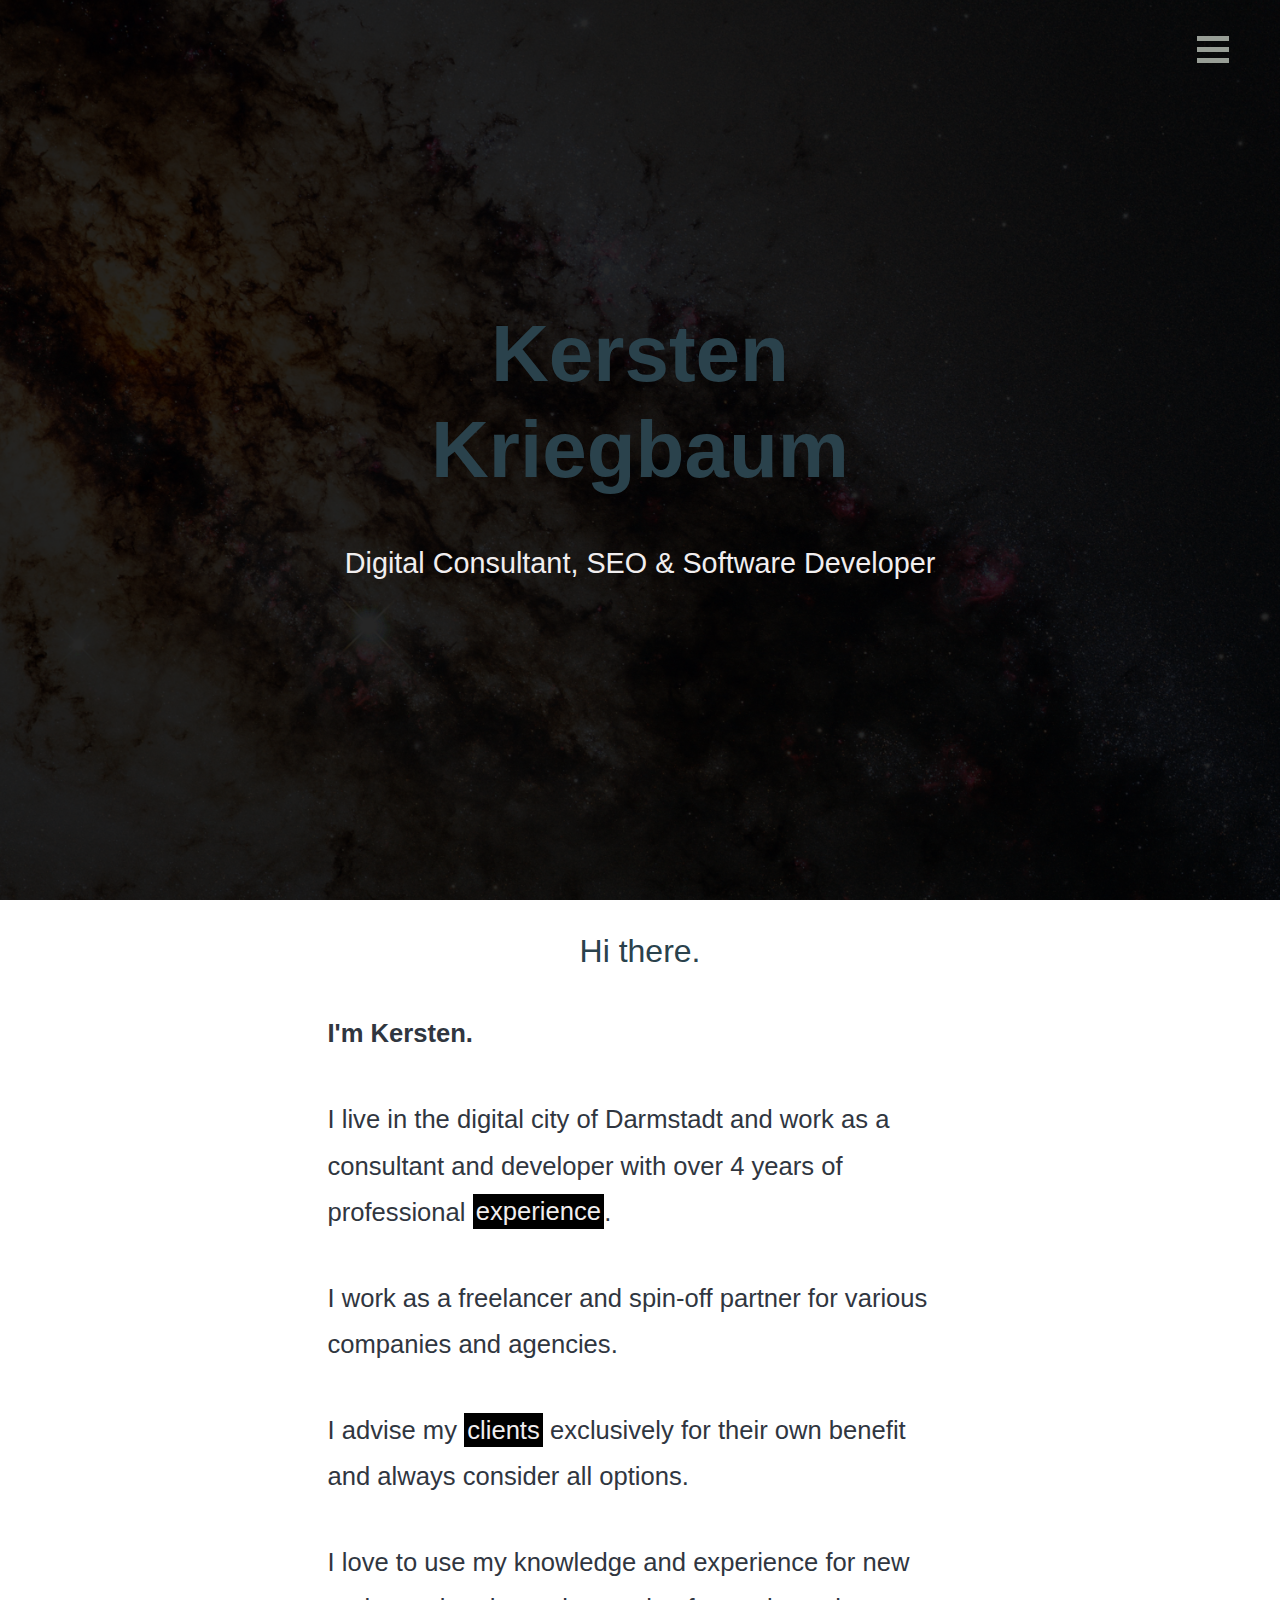
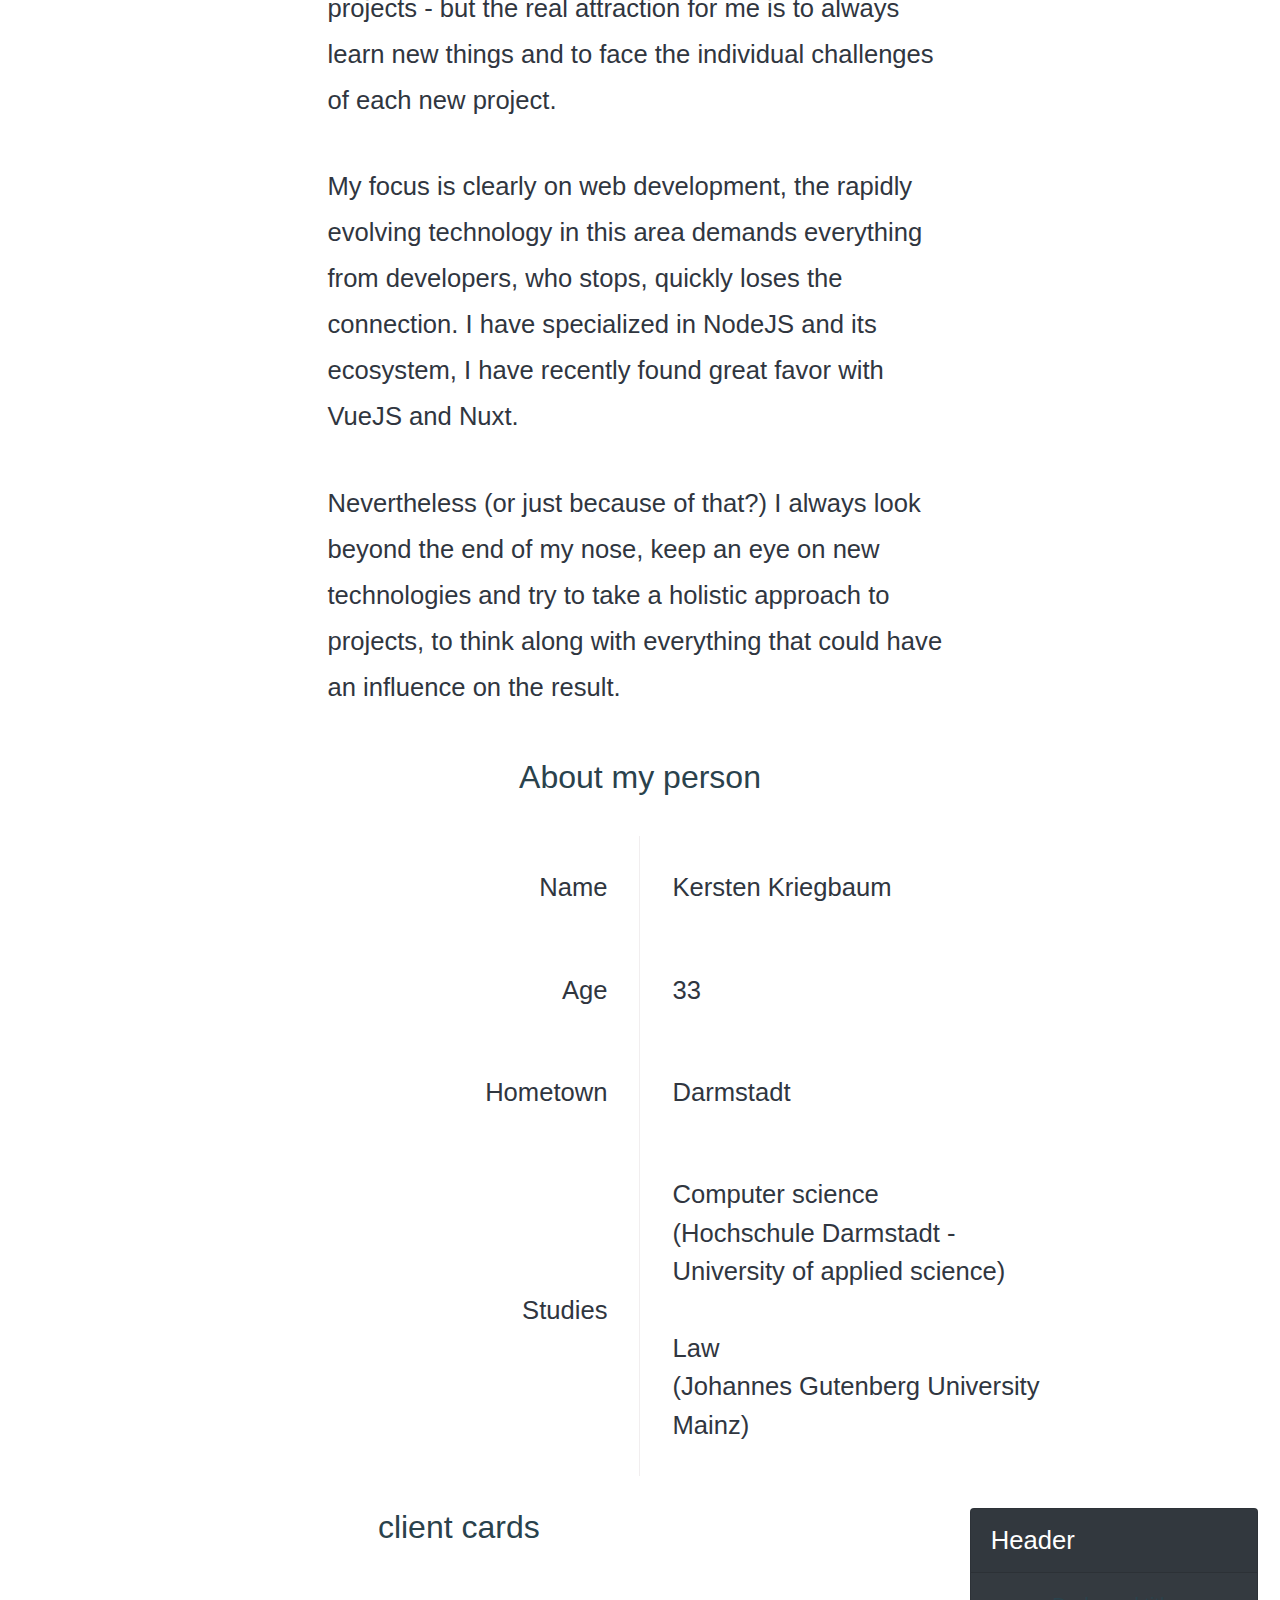
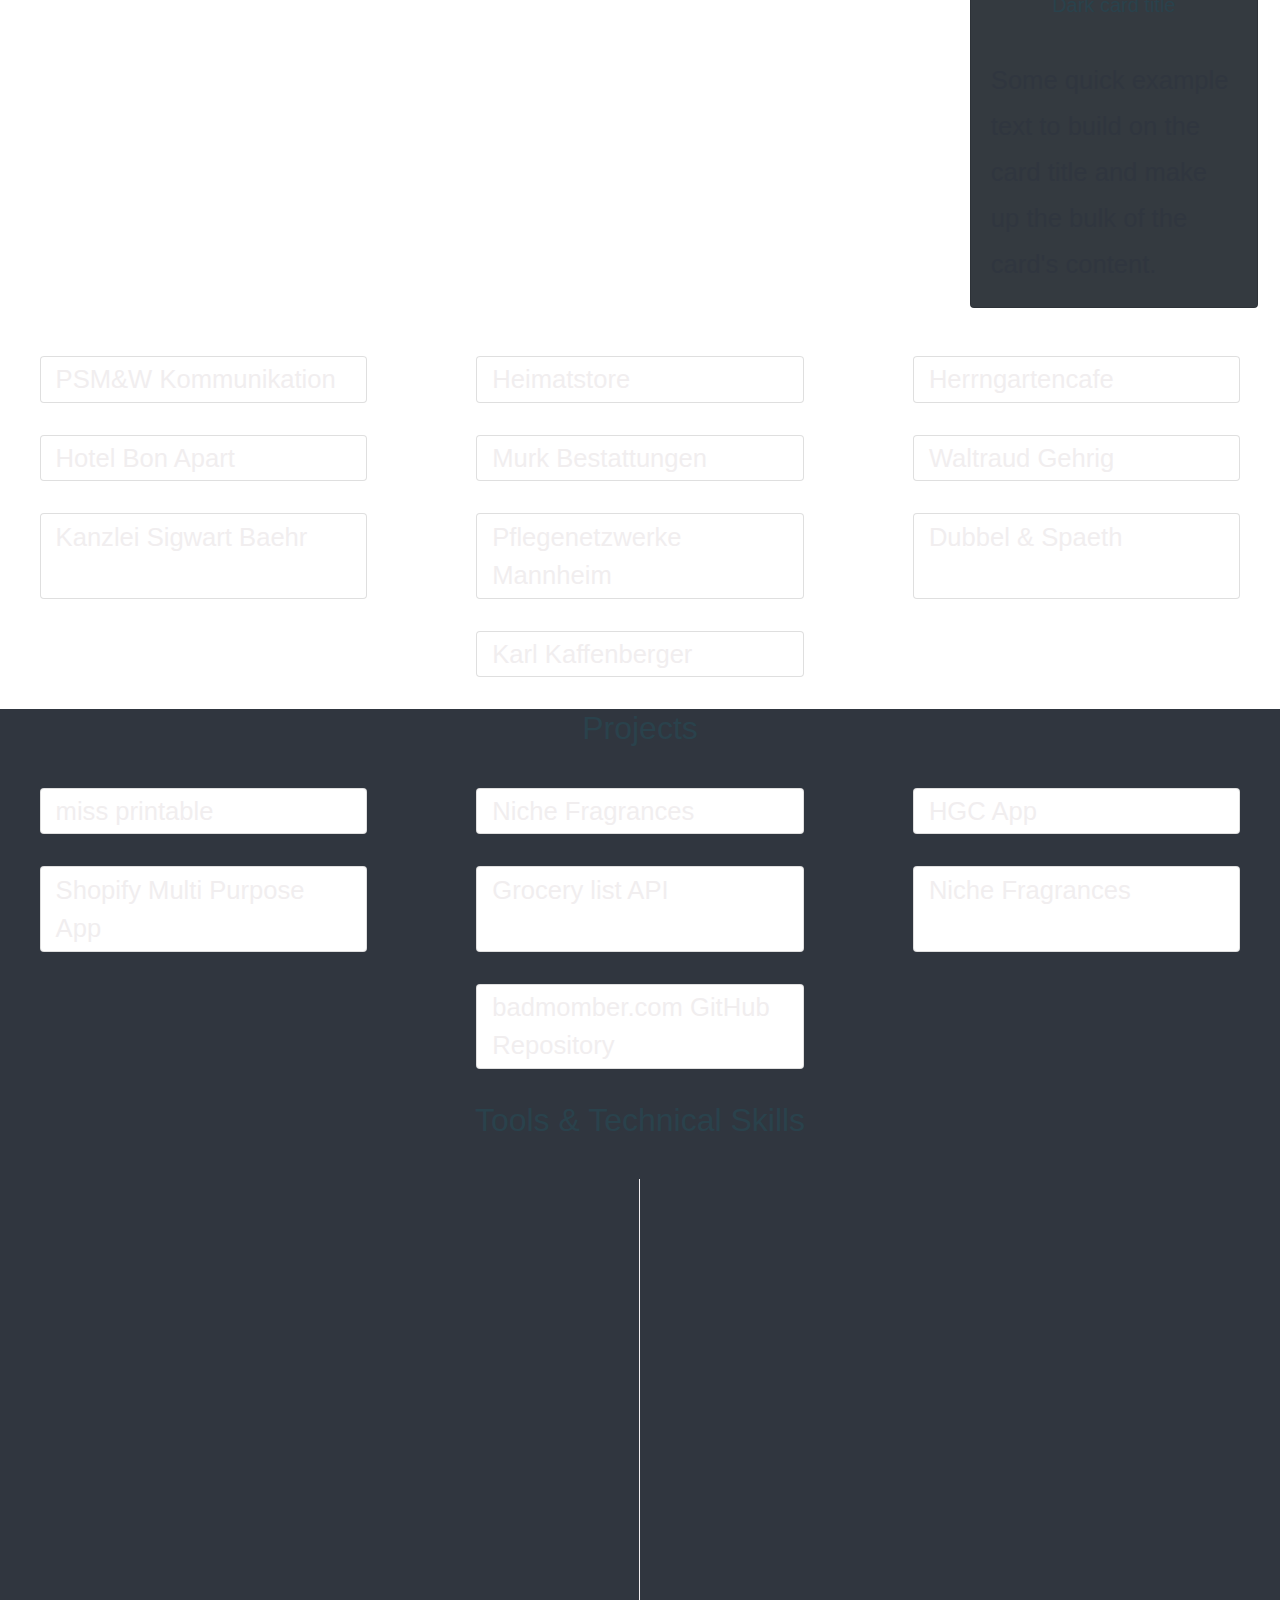
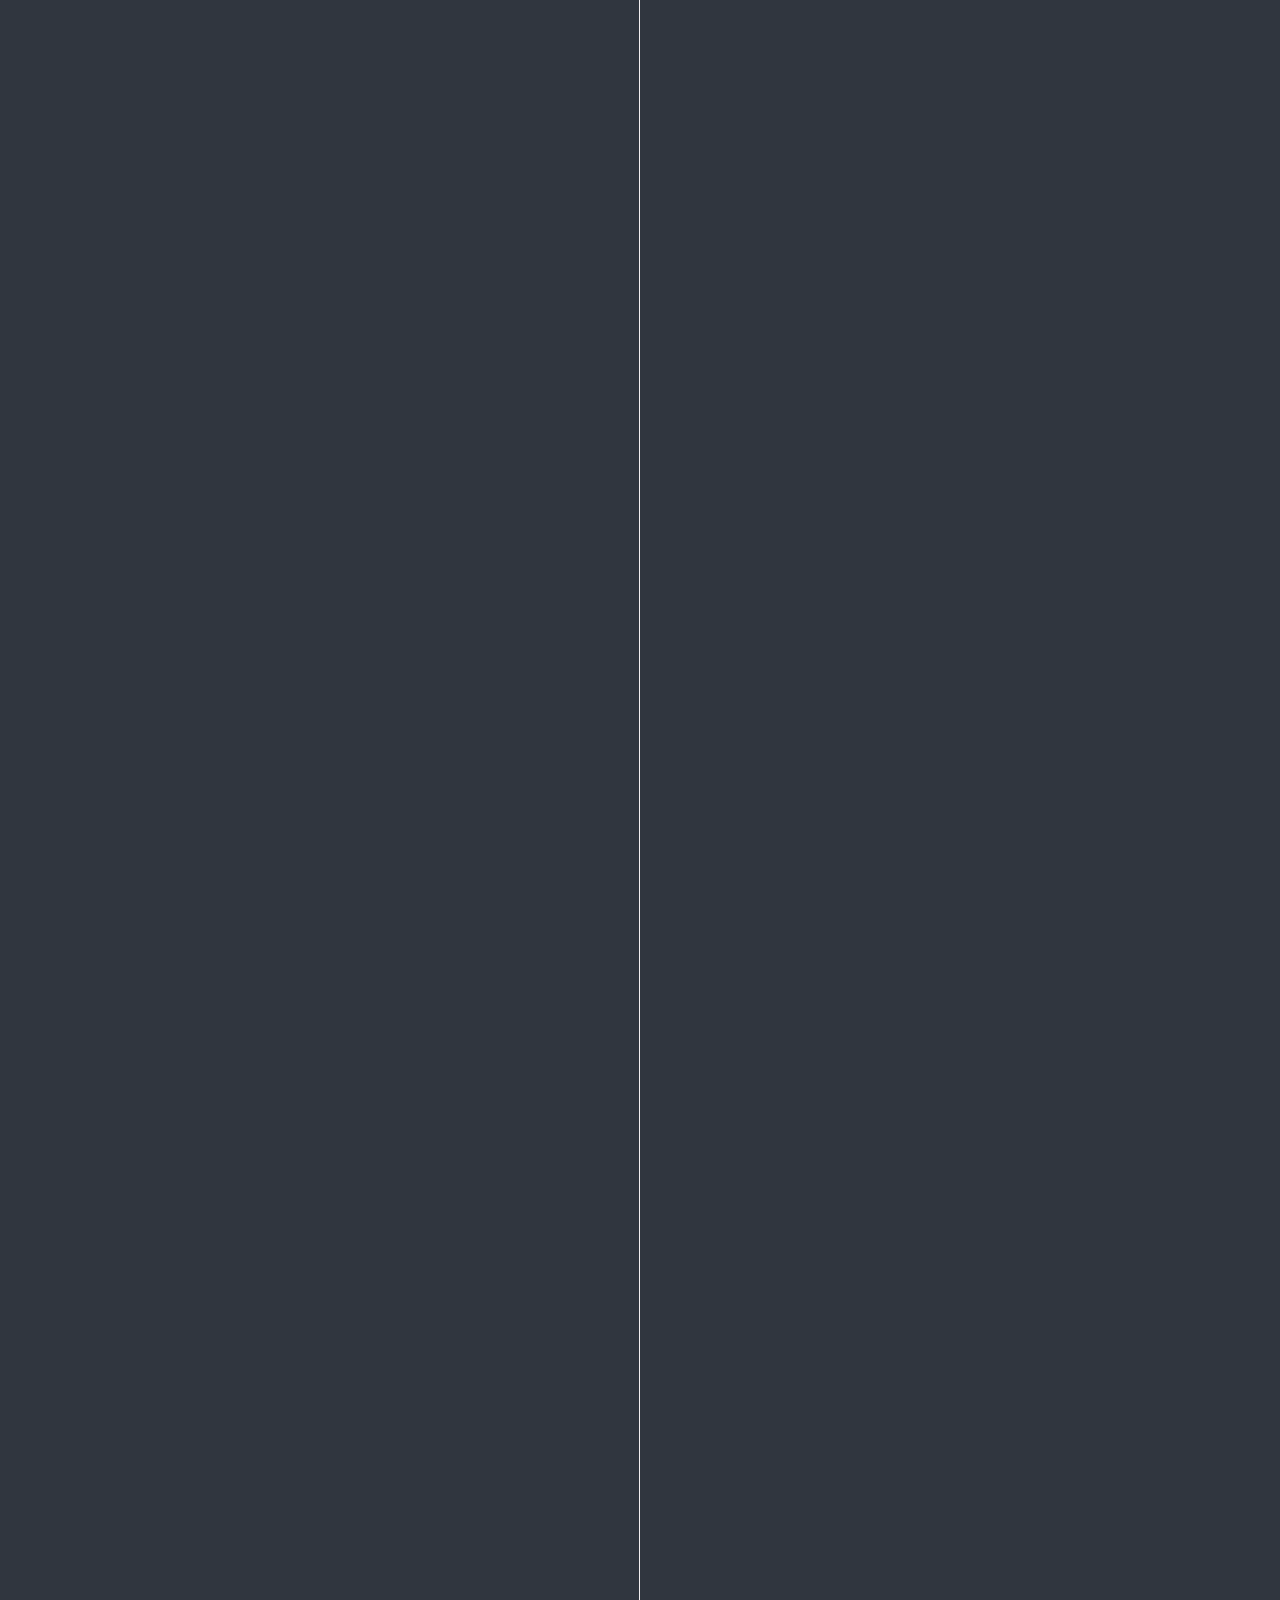
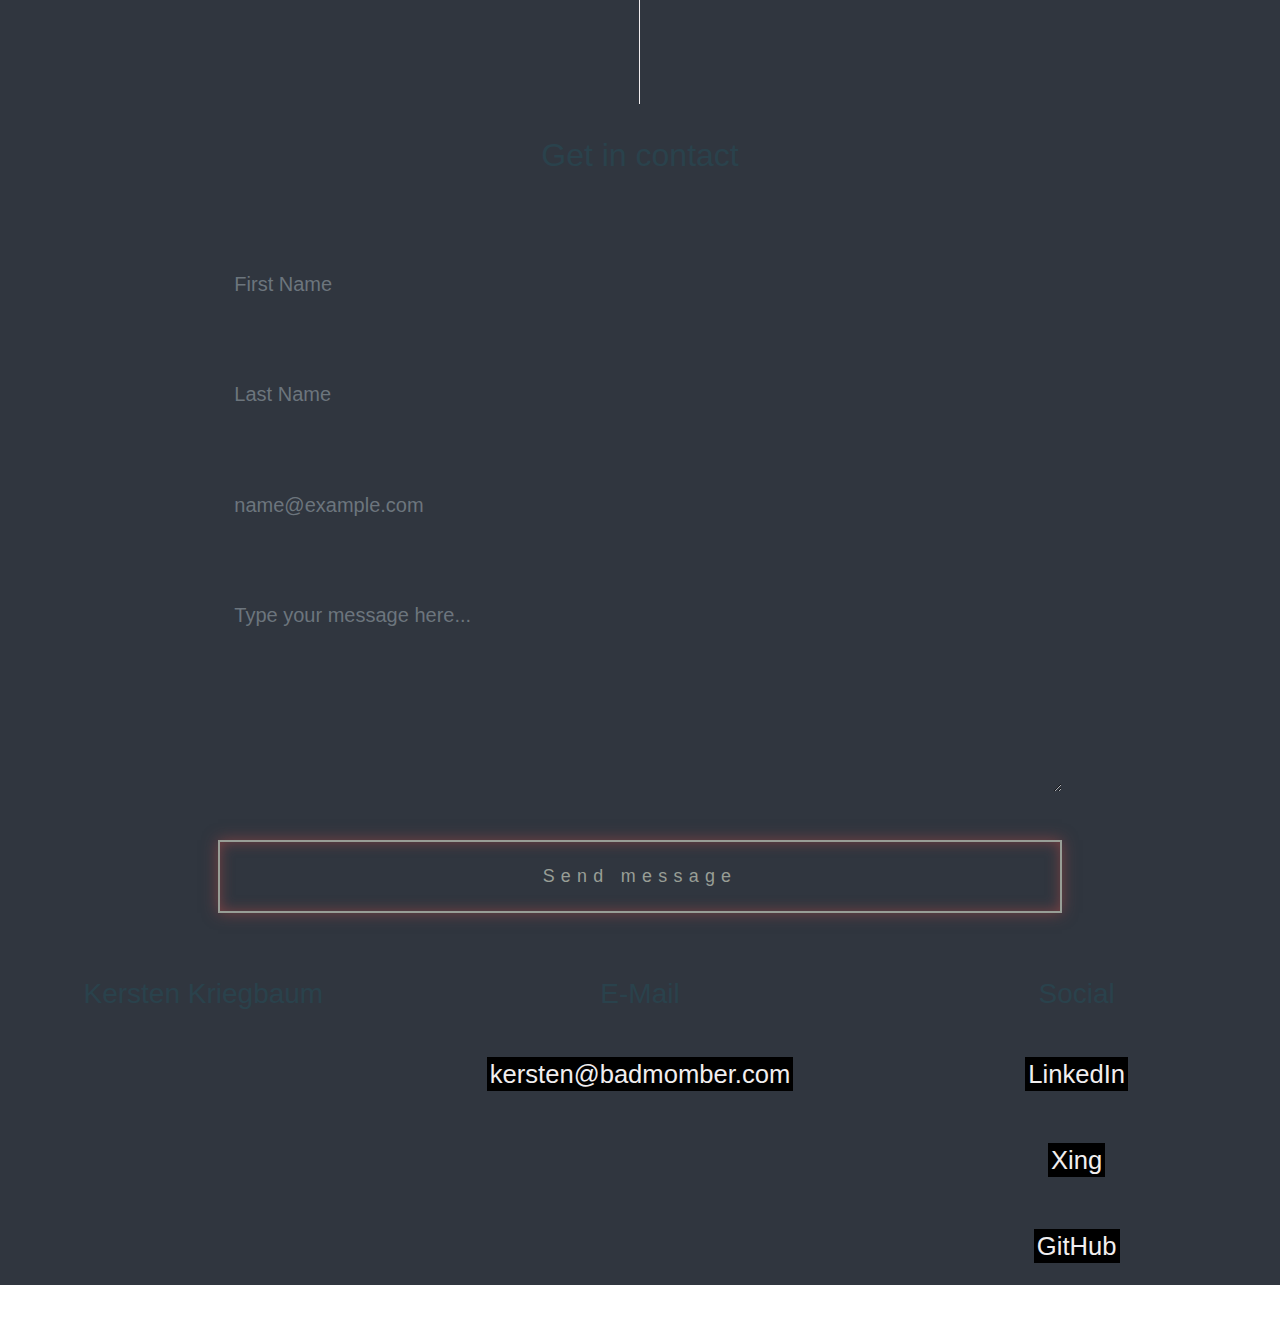
==== commit 543fe6e3: "added Bootstrap forms and required variables" ====
--- a/index.html
+++ b/index.html
@@ -33,9 +33,12 @@
 
   <!-- JavaScript
   –––––––––––––––––––––––––––––––––––––––––––––––––– -->
-  <script async src="https://www.googletagmanager.com/gtag/js?id=UA-136624659-1"></script>
-  <script language="javascript" type="text/javascript" src="js/cookieconsent.js"></script>
-  <script language="javascript" type="text/javascript" src="js/bootstrap/bootstrap.min.js"></script>
+  <script async
+    src="https://www.googletagmanager.com/gtag/js?id=UA-136624659-1"></script>
+  <script language="javascript" type="text/javascript"
+    src="js/cookieconsent.js"></script>
+  <script language="javascript" type="text/javascript"
+    src="js/bootstrap/bootstrap.min.js"></script>
   <script language="javascript" type="text/javascript" src="js/site.js">
   </script>
 
@@ -47,8 +50,10 @@
   <!-- Favicon
   –––––––––––––––––––––––––––––––––––––––––––––––––– -->
   <link rel="icon" type="image/png" href="images/favicon.png">
-  <link rel="stylesheet" href="https://use.fontawesome.com/releases/v5.7.2/css/all.css"
-    integrity="sha384-fnmOCqbTlWIlj8LyTjo7mOUStjsKC4pOpQbqyi7RrhN7udi9RwhKkMHpvLbHG9Sr" crossorigin="anonymous">
+  <link rel="stylesheet"
+    href="https://use.fontawesome.com/releases/v5.7.2/css/all.css"
+    integrity="sha384-fnmOCqbTlWIlj8LyTjo7mOUStjsKC4pOpQbqyi7RrhN7udi9RwhKkMHpvLbHG9Sr"
+    crossorigin="anonymous">
 </head>
 
 <body>
@@ -73,12 +78,12 @@
   <div class="overlay" id="overlay">
     <nav class="overlay-menu">
       <ul>
-        <li><a class="toggle" href="#home">Home</a></li>
-        <li><a class="toggle" href="#about">Hello</a></li>
-        <li><a class="toggle" href="#personal">Personal</a></li>
+        <li><a class="toggle" href="#home">To the moon</a></li>
+        <li><a class="toggle" href="#about">Hi there.</a></li>
+        <li><a class="toggle" href="#personal">About my person</a></li>
         <li><a class="toggle" href="#clients">Clients & Projects</a></li>
-        <li><a class="toggle" href="#skills">Skills</a></li>
-        <li><a class="toggle" href="#contact">Contact</a></li>
+        <li><a class="toggle" href="#skills">Tools & Technical Skills</a></li>
+        <li><a class="toggle" href="#contact">Get in contact</a></li>
       </ul>
     </nav>
   </div>
@@ -87,7 +92,7 @@
   <!-- Primary Page Layout
   –––––––––––––––––––––––––––––––––––––––––––––––––– -->
 
-  <div class="container-fluid" id="about">
+  <div class="container-fluid-one" id="about">
     <div class="row justify-content-center">
       <div class="col-xl-6 col-lg-6 col-md-8 col-sm-12">
         <h2>Hi there.</h2>
@@ -116,7 +121,7 @@
       </div>
     </div>
   </div>
-  <div class="container" id="personal">
+  <div class="container-two" id="personal">
     <div class="row justify-content-center">
       <div class="col-xl-8 col-lg-8 col-md-10 col-sm-12">
         <h2>About my person</h2>
@@ -149,25 +154,32 @@
   </div>
 
 
-  <div class="container-fluid" id="clients">
+  <div class="container-three" id="client">
     <div class="row justify-content-around">
       <div class="col-xl-8 col-lg-8 col-md-12 col-sm-12">
-        <h2>Clients & Projects</h2>
-      </div>
-    </div>
-
-    <div class="row justify-content-around">
-      <a id="psmw" href="https://www.psmw.de" target="_blank" class="col-xl-3 col-lg-3 col-md-3 col-sm-8 client">
-        <span>PSM&W
+        <h2>client cards</h2>
+      </div>
+      <div class="card text-white bg-dark mb-3" style="max-width: 18rem;">
+        <div class="card-header">Header</div>
+        <div class="card-body">
+          <h5 class="card-title">Dark card title</h5>
+          <p class="card-text">Some quick example text to build on the card title and make up the bulk of the card's content.</p>
+        </div>
+      </div>
+    </div>
+
+    <div class="row justify-content-around">
+      <a id="psmw" href="https://www.psmw.de" target="_blank" class="col-xl-3 col-lg-3 col-md-3 col-sm-8 client card">
+        <card>PSM&W
           Kommunikation</span>
         <!--<img class="kundenlogo" id="logo-psmw" src="images/logo-psmw.jpg" />-->
       </a>
       <a id="heimatstore" href="https://heimatstore.com" target="_blank"
-        class="col-xl-3 col-lg-3 col-md-3 col-sm-8 client">
+        class="col-xl-3 col-lg-3 col-md-3 col-sm-8 client card">
         <span>Heimatstore</a>
       <!--<img class="kundenlogo" id="logo-heimatstore" src="images/logo-heimatstore.jpg" />-->
       </a>
-      <a id="hgc" href="http://herrngarten.cafe" target="_blank" class="col-xl-3 col-lg-3 col-md-3 col-sm-8 client">
+      <a id="hgc" href="http://herrngarten.cafe" target="_blank" class="col-xl-3 col-lg-3 col-md-3 col-sm-8 client card">
         <span>Herrngartencafe</span>
         <!--<img class="kundenlogo" id="logo-herrngarten" src="images/logo-herrngarten-cafe.jpg"
             />-->
@@ -176,19 +188,19 @@
 
     <div class="row justify-content-around">
       <a id="bonapart" href="http://www.bon-apart.de/" target="_blank"
-        class="col-xl-3 col-lg-3 col-md-3 col-sm-8 client">
+        class="col-xl-3 col-lg-3 col-md-3 col-sm-8 client card">
         <span>Hotel
           Bon Apart</span>
         <!--<img class="kundenlogo" id="logo-bon-apart" src="images/logo-hotel-bon-apart.jpg"
             />-->
       </a>
       <a id="murk" href="http://www.bestattungen-murk.de/einladung.html" target="_blank"
-        class="col-xl-3 col-lg-3 col-md-3 col-sm-8 client">
+        class="col-xl-3 col-lg-3 col-md-3 col-sm-8 client card">
         <span>Murk Bestattungen</span>
         <!--<img class="kundenlogo" id="logo-murk" src="images/logo-murk-bestattungen.jpg" />-->
       </a>
       <a id="gehrig" href="https://www.waltraud-gehrig.com/" target="_blank"
-        class="col-xl-3 col-lg-3 col-md-3 col-sm-8 client">
+        class="col-xl-3 col-lg-3 col-md-3 col-sm-8 client card">
         <span>Waltraud Gehrig</span>
         <!--<img class="kundenlogo" id="logo-gehrig" src="images/logo-waltraud-gehrig.jpg" />-->
       </a>
@@ -196,206 +208,201 @@
 
     <div class="row justify-content-around">
       <a id="baehr" href="http://www.rae-sigwart-baehr.de/" target="_blank"
-        class="col-xl-3 col-lg-3 col-md-3 col-sm-8 client">
+        class="col-xl-3 col-lg-3 col-md-3 col-sm-8 client card">
         <span>Kanzlei
           Sigwart Baehr</span>
         <!--<img class="kundenlogo" id="logo-baehr" src="images/logo-kanzlei-baehr.jpg" />-->
       </a>
       <a id="pflegenetzwerke" href="https://pflegenetzwerke.de/" target="_blank"
-        class="col-xl-3 col-lg-3 col-md-3 col-sm-8 client">
+        class="col-xl-3 col-lg-3 col-md-3 col-sm-8 client card">
         <span>Pflegenetzwerke
           Mannheim</span>
         <!--<img class="kundenlogo" id="logo-baehr" src="images/logo-kanzlei-baehr.jpg" />-->
       </a>
-      <a id="missprintable" href="https://missprintable.de/" target="_blank"
-        class="col-xl-3 col-lg-3 col-md-3 col-sm-8 client">
-        <span>miss printable</span>
-        <!--<img class="kundenlogo" id="logo-baehr" src="images/logo-kanzlei-baehr.jpg" />-->
-      </a>
-    </div>
-
-    <div class="row justify-content-around">
       <a id="dubbelspaeth" href="https://www.dubbelspaeth.de/" target="_blank"
-        class="col-xl-3 col-lg-3 col-md-3 col-sm-8 client">
+        class="col-xl-3 col-lg-3 col-md-3 col-sm-8 client card">
         <span>Dubbel
           & Spaeth</span>
         <!--<img class="kundenlogo" id="logo-baehr" src="images/logo-kanzlei-baehr.jpg" />-->
       </a>
+    </div>
+    <div class="row justify-content-around">
       <a id="kaffenberger" href="http://karlkaffenberger.de" target="_blank"
-        class="col-xl-3 col-lg-3 col-md-3 col-sm-8 client">
+        class="col-xl-3 col-lg-3 col-md-3 col-sm-8 client card">
         <span>Karl
           Kaffenberger</span>
         <!--<img class="kundenlogo" id="logo-baehr" src="images/logo-kanzlei-baehr.jpg" />-->
       </a>
+    </div>
+  </div>
+
+
+  <div class="container-fluid-three" id="projects">
+    <div class="row justify-content-around">
+      <div class="col-xl-8 col-lg-8 col-md-12 col-sm-12">
+        <h2>Projects</h2>
+      </div>
+    </div>
+    <div class="row justify-content-around">
+      <a id="missprintable" href="https://missprintable.de/" target="_blank"
+        class="col-xl-3 col-lg-3 col-md-3 col-sm-8 project card">
+        <span>miss printable</span>
+        <!--<img class="kundenlogo" id="logo-baehr" src="images/logo-kanzlei-baehr.jpg" />-->
+      </a>
+
+
       <a id="nichefragrances" href="https://nichefragrances.de" target="_blank"
-        class="col-xl-3 col-lg-3 col-md-3 col-sm-8 client">
+        class="col-xl-3 col-lg-3 col-md-3 col-sm-8 project card">
         <span>Niche Fragrances</span>
         <!--<img class="kundenlogo" id="logo-baehr" src="images/logo-kanzlei-baehr.jpg" />-->
       </a>
-    </div>
-
-    <div class="row justify-content-around">
+
+
       <a id="hgcapp" href="https://github.com/BadMomber/hgcapp" target="_blank"
-        class="col-xl-3 col-lg-3 col-md-3 col-sm-8 client">
+        class="col-xl-3 col-lg-3 col-md-3 col-sm-8 project card">
         <span>HGC App</span>
         <!--<img class="kundenlogo" id="logo-baehr" src="images/logo-kanzlei-baehr.jpg" />-->
       </a>
+    </div>
+
+    <div class="row justify-content-around">
       <a id="shopifymultiapp" href="https://github.com/BadMomber/shopify-multiapp/" target="_blank"
-        class="col-xl-3 col-lg-3 col-md-3 col-sm-8 client">
+        class="col-xl-3 col-lg-3 col-md-3 col-sm-8 client card">
         <span>Shopify Multi Purpose App</span>
         <!--<img class="kundenlogo" id="logo-baehr" src="images/logo-kanzlei-baehr.jpg" />-->
       </a>
       <a id="fweha1" href="https://github.com/BadMomber/fewha1" target="_blank"
-        class="col-xl-3 col-lg-3 col-md-3 col-sm-8 client">
+        class="col-xl-3 col-lg-3 col-md-3 col-sm-8 project card">
         <span>Grocery list API</span>
         <!--<img class="kundenlogo" id="logo-baehr" src="images/logo-kanzlei-baehr.jpg" />-->
       </a>
-    </div>
-
-    <div class="row justify-content-around">
+
+
       <a id="nichefragrances" href="https://nichefragrances.de" target="_blank"
-        class="col-xl-3 col-lg-3 col-md-3 col-sm-8 client">
+        class="col-xl-3 col-lg-3 col-md-3 col-sm-8 project card">
         <span>Niche Fragrances</span>
         <!--<img class="kundenlogo" id="logo-baehr" src="images/logo-kanzlei-baehr.jpg" />-->
       </a>
-      <a id="keywordfiltertool" href="https://github.com/BadMomber/keyword-filter-tool" target="_blank"
-        class="col-xl-3 col-lg-3 col-md-3 col-sm-8 client">
-        <span>Keyword Data Filter Tool</span>
-        <!--<img class="kundenlogo" id="logo-baehr" src="images/logo-kanzlei-baehr.jpg" />-->
-      </a>
-      <a id="shopifymultiapp" href="https://github.com/BadMomber/shopify-multiapp/" target="_blank"
-        class="col-xl-3 col-lg-3 col-md-3 col-sm-8 client">
-        <span>Shopify Multi Purpose App</span>
-        <!--<img class="kundenlogo" id="logo-baehr" src="images/logo-kanzlei-baehr.jpg" />-->
-      </a>
     </div>
 
     <div class="row justify-content-around">
       <a id="badmombercom" href="https://github.com/BadMomber/badmomber.com" target="_blank"
-        class="col-xl-3 col-lg-3 col-md-3 col-sm-8 client">
+        class="col-xl-3 col-lg-3 col-md-3 col-sm-8 project card">
         <span>badmomber.com GitHub Repository</span>
         <!--<img class="kundenlogo" id="logo-baehr" src="images/logo-kanzlei-baehr.jpg" />-->
       </a>
-      <a id="empty" class="col-xl-3 col-lg-3 col-md-3 col-sm-8 client">
-        <span></span>
-        <!--<img class="kundenlogo" id="logo-baehr" src="images/logo-kanzlei-baehr.jpg" />-->
-      </a>
-      <a id="github" href="https://github.com/BadMomber" target="_blank"
-        class="col-xl-3 col-lg-3 col-md-3 col-sm-8 client">
-        <span>My GitHub Profile</span>
-        <!--<img class="kundenlogo" id="logo-baehr" src="images/logo-kanzlei-baehr.jpg" />-->
-      </a>
-    </div>
-  </div>
-
-  <div class="container" id="skills">
-    <div class="row justify-content-center">
-      <div class="col-xl-8 col-lg-8 col-md-10 col-sm-12">
-        <h2>Tools & Technical Skills</h2>
-        <table>
-          <tbody>
-            <tr>
-              <td>Languages</td>
-              <td>German (mother
-                tongue)<br />English
+    </div>
+
+    <div class="container-four" id="skills">
+      <div class="row justify-content-center">
+        <div class="col-xl-8 col-lg-8 col-md-10 col-sm-12">
+          <h2>Tools & Technical Skills</h2>
+          <table>
+            <tbody>
+              <tr>
+                <td>Languages</td>
+                <td>German (mother
+                  tongue)<br />English
                 (C1)<br /><br />JavaScript<br />TypeScript<br />C++<br />PHP<br />HTML<br />SCSS/SASS<br />CSS<br />SQL<br />MongoDB<br />liquid
                 (Shopify)</td>
-            </tr>
-            <tr>
-              <td>Frameworks, libraries, platforms & boilerplates</td>
-              <td>
-                NodeJS<br />ExpressJS<br />VueJS<br />Nuxt<br />Mongoose<br />PostgreSQL<br />jQuery<br />Angular<br />Bootstrap<br />ReactJS
+              </tr>
+              <tr>
+                <td>Frameworks, libraries, platforms & boilerplates</td>
+                <td>
+                  NodeJS<br />ExpressJS<br />VueJS<br />Nuxt<br />Mongoose<br />PostgreSQL<br />jQuery<br />Angular<br />Bootstrap<br />ReactJS
               </td>
-            </tr>
-            <tr>
-              <td>CMS</td>
-              <td>Shopify<br />Wordpress<br />Silverstripe</td>
-            </tr>
-            <tr>
-              <td>Tools</td>
-              <td>Photoshop<br />GIT<br />Google Webmaster Tools</td>
-            </tr>
-            <tr>
-              <td>Paradigms</td>
-              <td>Responsive Design<br />Agile (Scrum)</td>
-            </tr>
-            <tr>
-              <td>Online Marketing</td>
-              <td>SEO/SEA (Google Webmaster
-                Tools)<br />Facebook/Instagram Marketing</td>
-            </tr>
-            <tr>
-              <td>Technical interests</td>
-              <td>Blockchain technologie<br />Artificial intelligence</td>
-            </tr>
-            <tr>
-              <td>Non-technical interests</td>
-              <td>
-                Astrophysics<br>Particle physics<br>Brain research<br>Philosophy<br>Economy<br>Politics</td>
-            </tr>
-          </tbody>
-        </table>
-      </div>
-    </div>
-  </div>
-
-  <div class="container" id="contact">
-    <div class="row justify-content-center">
-      <div class="col-xl-8 col-lg-8 col-md-8 col-sm-12">
-        <h2>Get in contact</h2>
-        <form method="POST" name="contact-form" action="form-to-email.php">
-          <div class="form-group">
-            <label for="firstname">First Name</label>
-            <input type="text" class="form-control form-control-lg border-primary border-primary" id="firstname" placeholder="First Name" name="firstname">
+              </tr>
+              <tr>
+                <td>CMS</td>
+                <td>Shopify<br />Wordpress<br />Silverstripe</td>
+              </tr>
+              <tr>
+                <td>Tools</td>
+                <td>Photoshop<br />GIT<br />Google Webmaster Tools</td>
+              </tr>
+              <tr>
+                <td>Paradigms</td>
+                <td>Responsive Design<br />Agile (Scrum)</td>
+              </tr>
+              <tr>
+                <td>Online Marketing</td>
+                <td>SEO/SEA (Google Webmaster
+                  Tools)<br />Facebook/Instagram Marketing</td>
+              </tr>
+              <tr>
+                <td>Technical interests</td>
+                <td>Blockchain technologie<br />Artificial intelligence</td>
+              </tr>
+              <tr>
+                <td>Non-technical interests</td>
+                <td>
+                  Astrophysics<br>Particle physics<br>Brain research<br>Philosophy<br>Economy<br>Politics</td>
+              </tr>
+            </tbody>
+          </table>
+        </div>
+      </div>
+    </div>
+
+    <div class="container-five" id="contact">
+      <div class="row justify-content-center">
+        <div class="col-xl-8 col-lg-8 col-md-8 col-sm-12">
+          <h2>Get in contact</h2>
+          <form method="POST" name="contact-form" action="form-to-email.php">
+            <div class="form-group">
+              <label for="firstname">First Name</label>
+              <input type="text" class="form-control form-control-lg border-primary border-primary" id="firstname" placeholder="First Name" name="firstname">
           </div>
-          <div class="form-group">
-            <label for="lastname">Last Name</label>
-            <input type="text" class="form-control form-control-lg border-primary" id="lastname" placeholder="Last Name" name="lastname">
+              <div class="form-group">
+                <label for="lastname">Last Name</label>
+                <input type="text" class="form-control form-control-lg border-primary" id="lastname" placeholder="Last Name" name="lastname">
           </div>
-          <div class="form-group">
-            <label for="email">E-Mail</label>
-            <input type="email" class="form-control form-control-lg border-primary" id="email" placeholder="name@example.com" name="email">
+                <div class="form-group">
+                  <label for="email">E-Mail</label>
+                  <input type="email" class="form-control form-control-lg border-primary" id="email" placeholder="name@example.com" name="email">
           </div>
-          <div class="form-group">
-            <label for="message">Message</label>
-            <textarea type="text" class="form-control form-control-lg border-primary" id="message" placeholder="Type your message here..."
+                  <div class="form-group">
+                    <label for="message">Message</label>
+                    <textarea type="text" class="form-control form-control-lg border-primary" id="message" placeholder="Type your message here..."
               name="message"></textarea>
-          </div>
-          <button type="submit" value="Submit" class="pure-button pure-button-primary fuller-button-primary primary">
+                  </div>
+                  <button type="submit" value="Submit" class="pure-button pure-button-primary fuller-button-primary primary">
             Send message
           </button>
-        </form>
-      </div>
-    </div>
-  </div>
-
-
-  <div class="container-fluid footer">
-    <div class="row justify-content-center">
-      <div class="col-xl-4 col-lg-4 col-md-12 col-sm-12">
-        <h3>Kersten Kriegbaum</h3>
-        <p>Bruchwiesenstraße 6</p>
-        <p>64285 Darmstadt</p>
-      </div>
-      <div class="col-xl-4 col-lg-4 col-md-12 col-sm-12">
-        <h3>E-Mail</h3>
-        <p><a href="mailto:kersten@badmomber.com">kersten@badmomber.com</a></p>
-      </div>
-      <div class="col-xl-4 col-lg-8 col-md-12 col-sm-12">
-        <h3>Social</h3>
-        <p>
-          <a href="https://www.linkedin.com/in/kersten-kriegbaum-382859152/" target="_blank">LinkedIn</a>
-        </p>
-        <p>
-          <a href="https://www.xing.com/profile/Kersten_Kriegbaum" target="_blank">Xing</a>
-        </p>
-        <p><a href="https://github.com/BadMomber" target="_blank">GitHub</a></p>
-      </div>
-    </div>
-  </div>
-
-  <!--<button onclick="topFunction()" id="myBtn" title="Go to top">Back to top</button>-->
-
-  <!-- End Document
+          </form>
+        </div>
+      </div>
+    </div>
+
+
+    <div class="container-fluid-six footer">
+      <div class="row justify-content-center">
+        <div class="col-xl-4 col-lg-4 col-md-12 col-sm-12">
+          <h3>Kersten Kriegbaum</h3>
+          <p>Bruchwiesenstraße 6</p>
+          <p>64285 Darmstadt</p>
+        </div>
+        <div class="col-xl-4 col-lg-4 col-md-12 col-sm-12">
+          <h3>E-Mail</h3>
+          <p><a href="mailto:kersten@badmomber.com">kersten@badmomber.com</a>
+          </p>
+        </div>
+        <div class="col-xl-4 col-lg-8 col-md-12 col-sm-12">
+          <h3>Social</h3>
+          <p>
+            <a href="https://www.linkedin.com/in/kersten-kriegbaum-382859152/" target="_blank">LinkedIn</a>
+          </p>
+          <p>
+            <a href="https://www.xing.com/profile/Kersten_Kriegbaum" target="_blank">Xing</a>
+          </p>
+          <p><a href="https://github.com/BadMomber" target="_blank">GitHub</a>
+          </p>
+        </div>
+      </div>
+    </div>
+
+    <!--<button onclick="topFunction()" id="myBtn" title="Go to top">Back to top</button>-->
+
+    <!-- End Document
       –––––––––––––––––––––––––––––––––––––––––––––––––– -->
 </body>
--- a/css/custom.css
+++ b/css/custom.css
@@ -1 +1 @@
-@import url(bootstrap/bootstrap-reboot.min.css);@import url(bootstrap/bootstrap-grid.min.css);@import url(bootstrap/bootstrap.min.css);@keyframes move-y{0%{color:#fcfbfa;opacity:0.1}50%{opacity:1}100%{color:#f55d08;opacity:0.1}}@keyframes fadein{from{opacity:0}to{opacity:1}}@-moz-keyframes fadein{from{opacity:0}to{opacity:1}}@-webkit-keyframes fadein{from{opacity:0}to{opacity:1}}@keyframes fadeInRight{0%{opacity:0;left:20%}100%{opacity:1;left:0}}@-ms-keyframes fadein{from{opacity:0}to{opacity:1}}@-o-keyframes fadein{from{opacity:0}to{opacity:1}}body,*{font-family:-apple-system, BlinkMacSystemFont, "Segoe UI", Roboto, Helvetica, Arial, sans-serif, "Apple Color Emoji", "Segoe UI Emoji", "Segoe UI Symbol";-webkit-font-smoothing:antialiased;-moz-osx-font-smoothing:grayscale}body{font-size:1.6rem;font-weight:200;color:#d3cbbd;background-color:#000}h1,h2,h3,h4,h5,h6{color:#f55d08;text-align:center}h1:first-child,h2:first-child,h3:first-child,h4:first-child,h5:first-child,h6:first-child{margin-top:0 !important}h1{margin-top:4rem}h2{margin-top:3.5rem}h3{margin-top:3rem}h4{margin-top:2.5rem}h5{margin-top:2rem}h6{margin-top:1.5rem}p{color:#fcfbfa;text-align:left;margin-top:2.5rem;line-height:1.8;letter-spacing:0.05}a{color:#585a80;transition:.4s}a:hover{color:#585a80;transition:.2s;text-decoration:none;border-bottom:2px solid #585a80}table,form{margin-top:2.5rem}tr{margin:1rem 0}td{vertical-align:middle;width:50%;text-align:left;padding-bottom:2rem;padding-top:2rem}td:first-child{text-align:right;padding-right:2rem}td:last-child{padding-left:2rem;border-left:1px solid #fcfbfa}.footer *{text-align:center}#clients h2{margin-bottom:3.5rem}#clients .client{color:#fcfbfa;padding:5rem 2rem;text-align:center;transition:0.4s;background-color:#191717;border-radius:2rem}#clients .client:hover{text-decoration:none;transition:0.4s;transform:scale(1.2);color:#585a80;border-bottom:none}#clients .client span{text-align:center;text-decoration:none;line-height:1}#clients #github span:after{content:"";height:2rem;width:2rem;display:inline-block;background-image:url("../images/logos/github-logo-cat.png");background-size:contain;background-repeat:no-repeat;background-position:center center;margin-left:1rem}#clients #empty{opacity:0}.form-control{border-radius:0;border:0px solid #f55d08;background-color:#171717;transition:0.2s}.form-control:focus{background-color:#262626;border:1px solid #f55d08;color:#e9e2da;box-shadow:none}textarea.form-control{height:200px}button{margin:2rem auto}.pure-button-primary{text-align:center}.fuller-button-primary{width:100%;color:#f55d08;background:none;border-radius:0;padding:1.2em 5em;letter-spacing:0.35em;font-size:0.7em;transition:background-color 0.3s, box-shadow 0.3s, color 0.3s}.fuller-button-primary:hover{cursor:pointer}.fuller-button-primary.primary{box-shadow:inset 0 0 0.8em #bd4b4880,0 0 0.8em #bd4b4880;border:#f55d08 solid 2px}.fuller-button-primary.primary:hover{color:#fcfbfa;background-color:#f55d08;box-shadow:inset 0 0 0 #bd4b4880,0 0 1.2em #bd4b4880}.about{padding:0;text-align:center;color:#d3cbbd;background:#000}.container,.container-fluid{padding:6rem 2rem}.banner{position:relative;top:0;right:0;left:0;height:100vh;background-image:url("../images/banner/__space.jpeg");background-repeat:no-repeat;background-attachment:fixed;background-position:center;background-size:cover}.banner .banner-overlay{position:absolute;z-index:100;top:0;right:0;bottom:0;left:0;background-color:rgba(0,0,0,0.85)}.banner h1{font-size:5rem;font-weight:600;position:absolute;top:50%;left:50%;transform:translate(-50%, -50%);z-index:200;text-align:center;text-transform:none}.banner h1 span{font-weight:300;color:#fcfbfa;font-size:1.8rem;text-transform:none}.banner #scroll-down{position:absolute;bottom:10%;left:50%;transform:translateX(-50%);z-index:999;opacity:0;animation-name:move-y;animation-duration:4s;animation-iteration-count:infinite}.banner #scroll-down:hover{cursor:pointer;color:#f55d08}.row{margin-top:2rem;margin-bottom:2rem}#about{-webkit-box-shadow:0px -20px 20px 15px #000;-moz-box-shadow:0px -20px 20px 15px #000;box-shadow:0px -20px 20px 15px #000}.cc-window{display:none !important;position:fixed !important;bottom:20px !important;right:20px !important}.cc-window .cc-link{display:none !important}.cc-window .cc-btn{margin-top:2rem !important}.button_container{position:fixed;top:4%;right:4%;height:1.8rem;width:2rem;cursor:pointer;z-index:100;transition:opacity 0.25s ease;z-index:4000}.button_container:hover{opacity:0.7}.button_container.active .top{transform:translateY(11px) translateX(0) rotate(45deg);background:#585a80}.button_container.active .middle{opacity:0;background:#585a80}.button_container.active .bottom{transform:translateY(-11px) translateX(0) rotate(-45deg);background:#585a80}.button_container span{background:#f55d08;border:none;height:5px;width:100%;position:absolute;top:0;left:0;transition:all 0.35s ease;cursor:pointer}.button_container span:nth-of-type(2){top:11px}.button_container span:nth-of-type(3){top:22px}.overlay{position:fixed;background:#000;top:0;left:0;width:100%;height:100%;opacity:0;visibility:hidden;transition:opacity 0.5s, visibility 0.5s, height 0.5s;overflow:hidden;z-index:3000}.overlay.open{opacity:1;visibility:visible;height:100%;width:100%}.overlay.open li{animation:fadeInRight 0.5s ease forwards;animation-delay:0.35s}.overlay.open li:nth-of-type(2){animation-delay:0.4s}.overlay.open li:nth-of-type(3){animation-delay:0.45s}.overlay.open li:nth-of-type(4){animation-delay:0.5s}.overlay nav{position:relative;height:70%;top:50%;transform:translateY(-50%);font-size:50px;font-weight:400;text-align:center}.overlay ul{list-style:none;padding:0;margin:0 auto;display:inline-block;position:relative;height:100%}.overlay ul li{display:block;height:25%;height:calc(100% / 6);min-height:50px;position:relative;opacity:0}.overlay ul li a{display:block;position:relative;color:#f55d08;text-decoration:none;overflow:hidden}.overlay ul li a:hover{text-decoration:none;border-bottom:none}.overlay ul li a:hover:after,.overlay ul li a:focus:after,.overlay ul li a:active:after{width:100%;border-bottom:none}.overlay ul li a:after{content:"";position:absolute;bottom:0;left:50%;width:0%;transform:translateX(-50%);height:3px;background:#f55d08;transition:0.35s}@media (max-width: 991px){#clients .client{padding:4rem .6rem}#clients .client span{font-size:1.4rem}#clients .client:first-child{margin-top:0}}@media (max-width: 767px){h1,.banner h1{font-size:3rem}h1 span,.banner h1 span{font-size:1.2rem}h2{font-size:2rem}p{font-size:1.2rem}table,tbody,tr,td{font-size:1.2rem}.container,.container-fluid{padding:2rem 2rem}.fuller-button{padding:1.2rem 2rem}.client{margin-top:2rem}.client:first-child{margin-top:0}.overlay nav{font-size:2.6rem}}@media (max-width: 420px){h1,.banner h1{font-size:3rem}h1 span,.banner h1 span{font-size:1.2rem}h2{font-size:2rem}p{font-size:1.2rem}table,tbody,tr,td{font-size:1.2rem}td{display:block;width:100%}td:first-child{border-bottom:1px solid #fff}.container,.container-fluid{padding:2rem 2rem}.fuller-button{padding:1.2rem 2rem}.client{margin-top:2rem}.client:first-child{margin-top:0}.overlay nav{font-size:2rem}}.border-primary{border-color:#f55d08 !important}
+@import url(bootstrap/bootstrap-reboot.min.css);@import url(bootstrap/bootstrap-grid.min.css);@import url(bootstrap/bootstrap.min.css);@keyframes move-y{0%{color:#F1EEEF;opacity:0.1}50%{opacity:1}100%{color:#989E96;opacity:0.1}}@keyframes fadein{from{opacity:0}to{opacity:1}}@-moz-keyframes fadein{from{opacity:0}to{opacity:1}}@-webkit-keyframes fadein{from{opacity:0}to{opacity:1}}@keyframes fadeInRight{0%{opacity:0;left:20%}100%{opacity:1;left:0}}@-ms-keyframes fadein{from{opacity:0}to{opacity:1}}@-o-keyframes fadein{from{opacity:0}to{opacity:1}}body,*{font-family:-apple-system, BlinkMacSystemFont, "Segoe UI", Roboto, Helvetica, Arial, sans-serif, "Apple Color Emoji", "Segoe UI Emoji", "Segoe UI Symbol";-webkit-font-smoothing:antialiased;-moz-osx-font-smoothing:grayscale}body{font-size:1.6rem;font-weight:400;color:#30363F;background-color:#fff}h1,h2,h3,h4,h5,h6{color:#2A424C;text-align:center}h1:first-child,h2:first-child,h3:first-child,h4:first-child,h5:first-child,h6:first-child{margin-top:0 !important}h1{margin-top:4rem}h2{margin-top:3.5rem}h3{margin-top:3rem}h4{margin-top:2.5rem}h5{margin-top:2rem}h6{margin-top:1.5rem}p{color:#30363F;text-align:left;margin-top:2.5rem;line-height:1.8;letter-spacing:0.05}a{color:#F1EEEF;transition:.4s;background-color:#000;padding:.2rem}a:hover{color:#706B6E;transition:.2s;text-decoration:none;border-bottom:2px solid #706B6E}table,form{margin-top:2.5rem}tr{margin:1rem 0}td{vertical-align:middle;width:50%;text-align:left;padding-bottom:2rem;padding-top:2rem}td:first-child{text-align:right;padding-right:2rem}td:last-child{padding-left:2rem;border-left:1px solid #F1EEEF}.footer *{text-align:center}#clients h2{margin-bottom:3.5rem}#clients .client,#clients .project{color:#F1EEEF;transition:0.4s;background-color:#575B5F}#clients .project{background-color:#F1EEEF;color:#575B5F}#projects{background-color:#30363F}.form-control{border-radius:0;border:0px solid #989E96;background-color:#30363F;transition:0.2s}.form-control:focus{background-color:#30363F;border:1px solid #989E96;color:#F1EEEF;box-shadow:none}textarea.form-control{height:200px}button{margin:2rem auto}.pure-button-primary{text-align:center}.fuller-button-primary{width:100%;color:#989E96;background:none;border-radius:0;padding:1.2em 5em;letter-spacing:0.35em;font-size:0.7em;transition:background-color 0.3s, box-shadow 0.3s, color 0.3s}.fuller-button-primary:hover{cursor:pointer}.fuller-button-primary.primary{box-shadow:inset 0 0 0.8em #bd4b4880,0 0 0.8em #bd4b4880;border:#989E96 solid 2px}.fuller-button-primary.primary:hover{color:#F1EEEF;background-color:#989E96;box-shadow:inset 0 0 0 #bd4b4880,0 0 1.2em #bd4b4880}.about{padding:0;text-align:center;color:#d3cbbd;background:#30363F}.container,.container-fluid{padding:6rem 2rem;min-height:100vh}.banner{position:relative;top:0;right:0;left:0;height:100vh;background-image:url("../images/banner/heic1110a.jpg");background-repeat:no-repeat;background-attachment:scroll;background-position:center center;background-size:cover}.banner .banner-overlay{position:absolute;z-index:100;top:0;right:0;bottom:0;left:0;background-color:rgba(0,0,0,0.85)}.banner h1{font-size:5rem;font-weight:600;position:absolute;top:50%;left:50%;transform:translate(-50%, -50%);z-index:200;text-align:center;text-transform:none}.banner h1 span{font-weight:300;color:#F1EEEF;font-size:1.8rem;text-transform:none}.banner #scroll-down{position:absolute;bottom:10%;left:50%;transform:translateX(-50%);z-index:999;opacity:0;animation-name:move-y;animation-duration:4s;animation-iteration-count:infinite}.banner #scroll-down:hover{cursor:pointer;color:#989E96}.row{margin-top:2rem;margin-bottom:2rem}.cc-window{display:none !important;position:fixed !important;bottom:20px !important;right:20px !important}.cc-window .cc-link{display:none !important}.cc-window .cc-btn{margin-top:2rem !important}.button_container{position:fixed;top:4%;right:4%;height:1.8rem;width:2rem;cursor:pointer;z-index:100;transition:opacity 0.25s ease;z-index:4000}.button_container:hover{opacity:0.7}.button_container.active .top{transform:translateY(11px) translateX(0) rotate(45deg);background:#706B6E}.button_container.active .middle{opacity:0;background:#706B6E}.button_container.active .bottom{transform:translateY(-11px) translateX(0) rotate(-45deg);background:#706B6E}.button_container span{background:#989E96;border:none;height:5px;width:100%;position:absolute;top:0;left:0;transition:all 0.35s ease;cursor:pointer}.button_container span:nth-of-type(2){top:11px}.button_container span:nth-of-type(3){top:22px}.overlay{position:fixed;background:#30363F;top:0;left:0;width:100%;height:0;opacity:0;visibility:hidden;transition:opacity 0.5s, visibility 0.5s, height 0.5s;overflow:hidden;z-index:3000}.overlay.open{opacity:1;visibility:visible;height:100%;width:100%}.overlay.open li{animation:fadeInRight 0.5s ease forwards;animation-delay:0.35s}.overlay.open li:nth-of-type(2){animation-delay:0.4s}.overlay.open li:nth-of-type(3){animation-delay:0.45s}.overlay.open li:nth-of-type(4){animation-delay:0.5s}.overlay.open li:nth-of-type(5){animation-delay:0.4s}.overlay.open li:nth-of-type(6){animation-delay:0.35s}.overlay nav{position:relative;height:70%;top:50%;transform:translateY(-50%);font-size:50px;font-weight:400;text-align:center}.overlay ul{list-style:none;padding:0;margin:0 auto;display:inline-block;position:relative;height:100%}.overlay ul li{display:block;height:25%;height:calc(100% / 6);min-height:50px;position:relative;opacity:0}.overlay ul li a{display:block;position:relative;color:#989E96;text-decoration:none;overflow:hidden}.overlay ul li a:hover{text-decoration:none;border-bottom:none}.overlay ul li a:hover:after,.overlay ul li a:focus:after,.overlay ul li a:active:after{width:100%;border-bottom:none}.overlay ul li a:after{content:"";position:absolute;bottom:0;left:50%;width:0%;transform:translateX(-50%);height:3px;background:#989E96;transition:0.35s}@media (max-width: 991px){#clients .client,#clients .project,#projects .client,#projects .project{padding:4rem .6rem}#clients .client span,#clients .project span,#projects .client span,#projects .project span{font-size:1.4rem}#clients .client:first-child,#clients .project:first-child,#projects .client:first-child,#projects .project:first-child{margin-top:0}}@media (max-width: 767px){h1,.banner h1{font-size:3rem}h1 span,.banner h1 span{font-size:1.2rem}h2{font-size:2rem}p{font-size:1.2rem}table,tbody,tr,td{font-size:1.2rem}.container,.container-fluid{padding:2rem 2rem}.fuller-button{padding:1.2rem 2rem}.client,.project{margin-top:2rem}.client:first-child,.project:first-child{margin-top:0}.overlay nav{font-size:2.6rem}}@media (max-width: 420px){h1,.banner h1{font-size:3rem}h1 span,.banner h1 span{font-size:1.2rem}h2{font-size:2rem}p{font-size:1.2rem}table,tbody,tr,td{font-size:1.2rem}td{display:block;width:100%}td:first-child{border-bottom:1px solid #fff}.container,.container-fluid{padding:2rem 2rem}.fuller-button{padding:1.2rem 2rem}.client,.project{margin-top:2rem}.client:first-child,.project:first-child{margin-top:0}.overlay nav{font-size:2rem}}.border-primary{border-color:#989E96 !important}
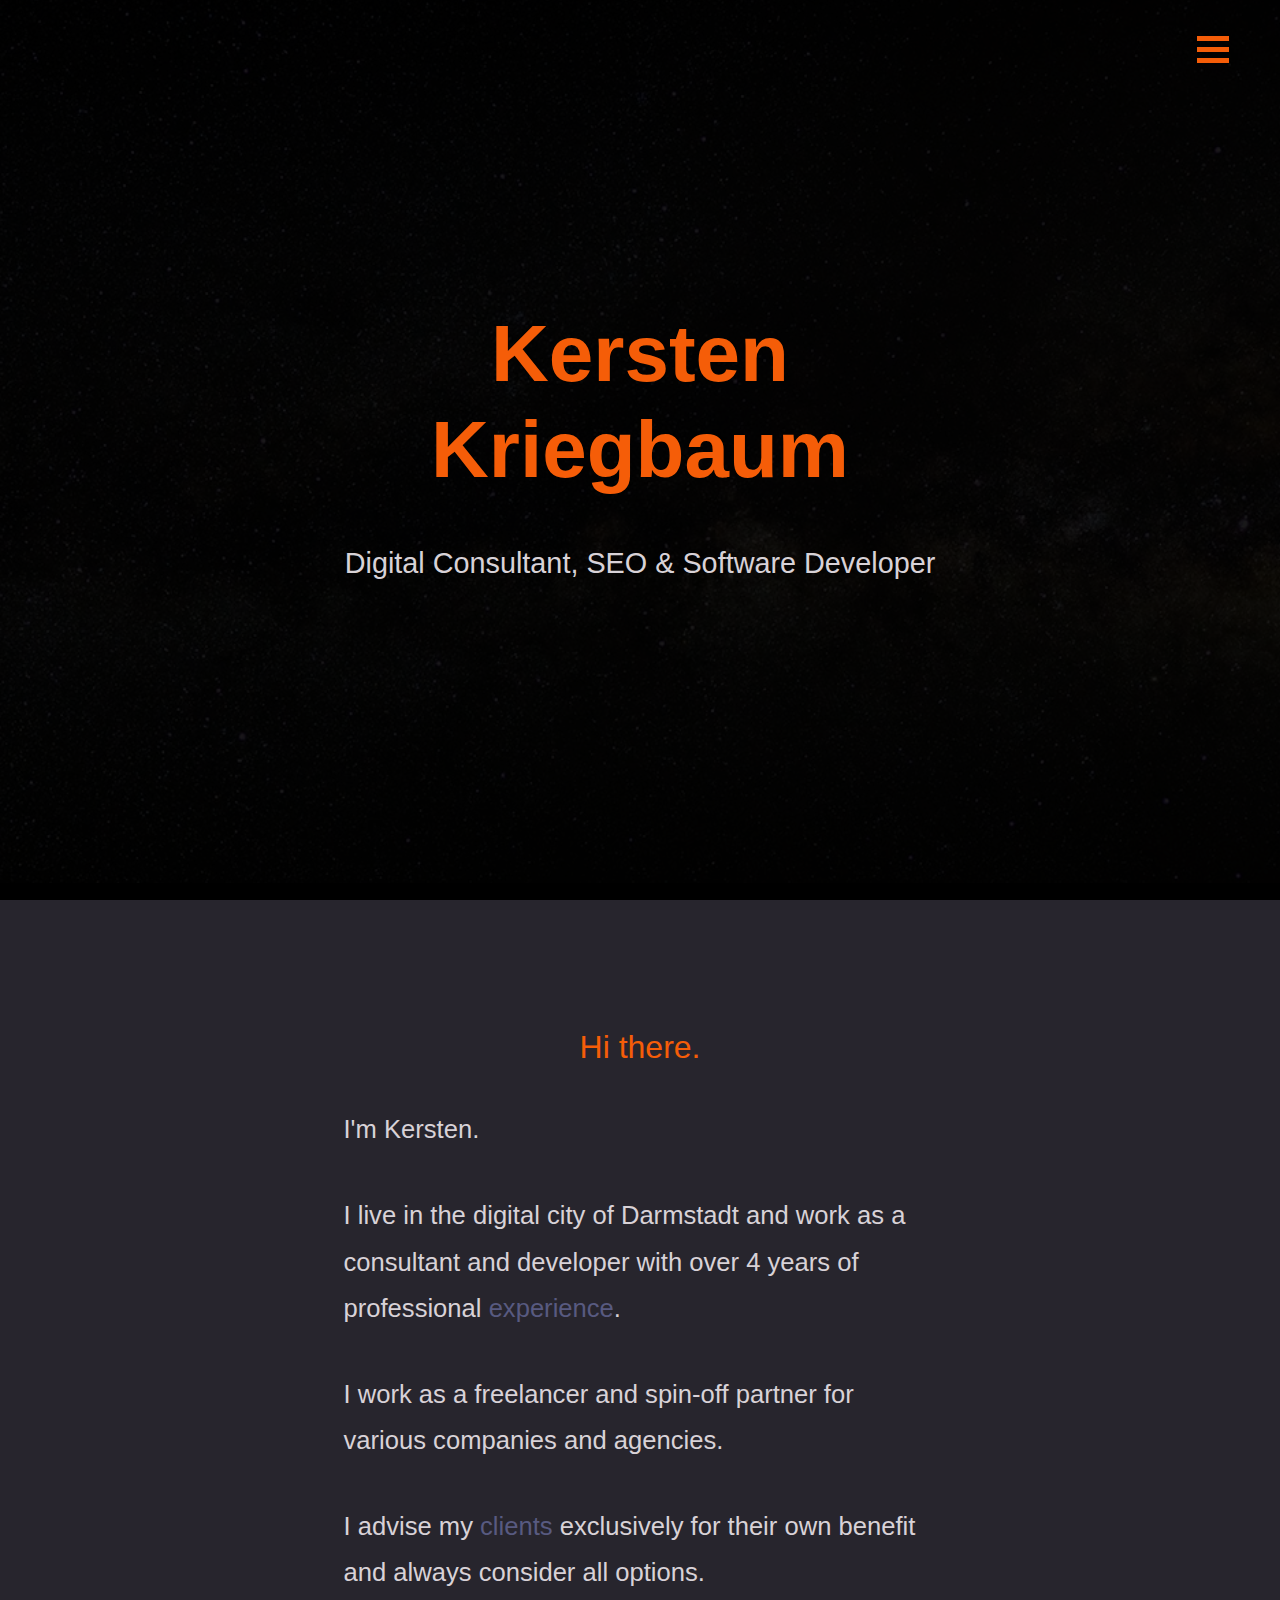
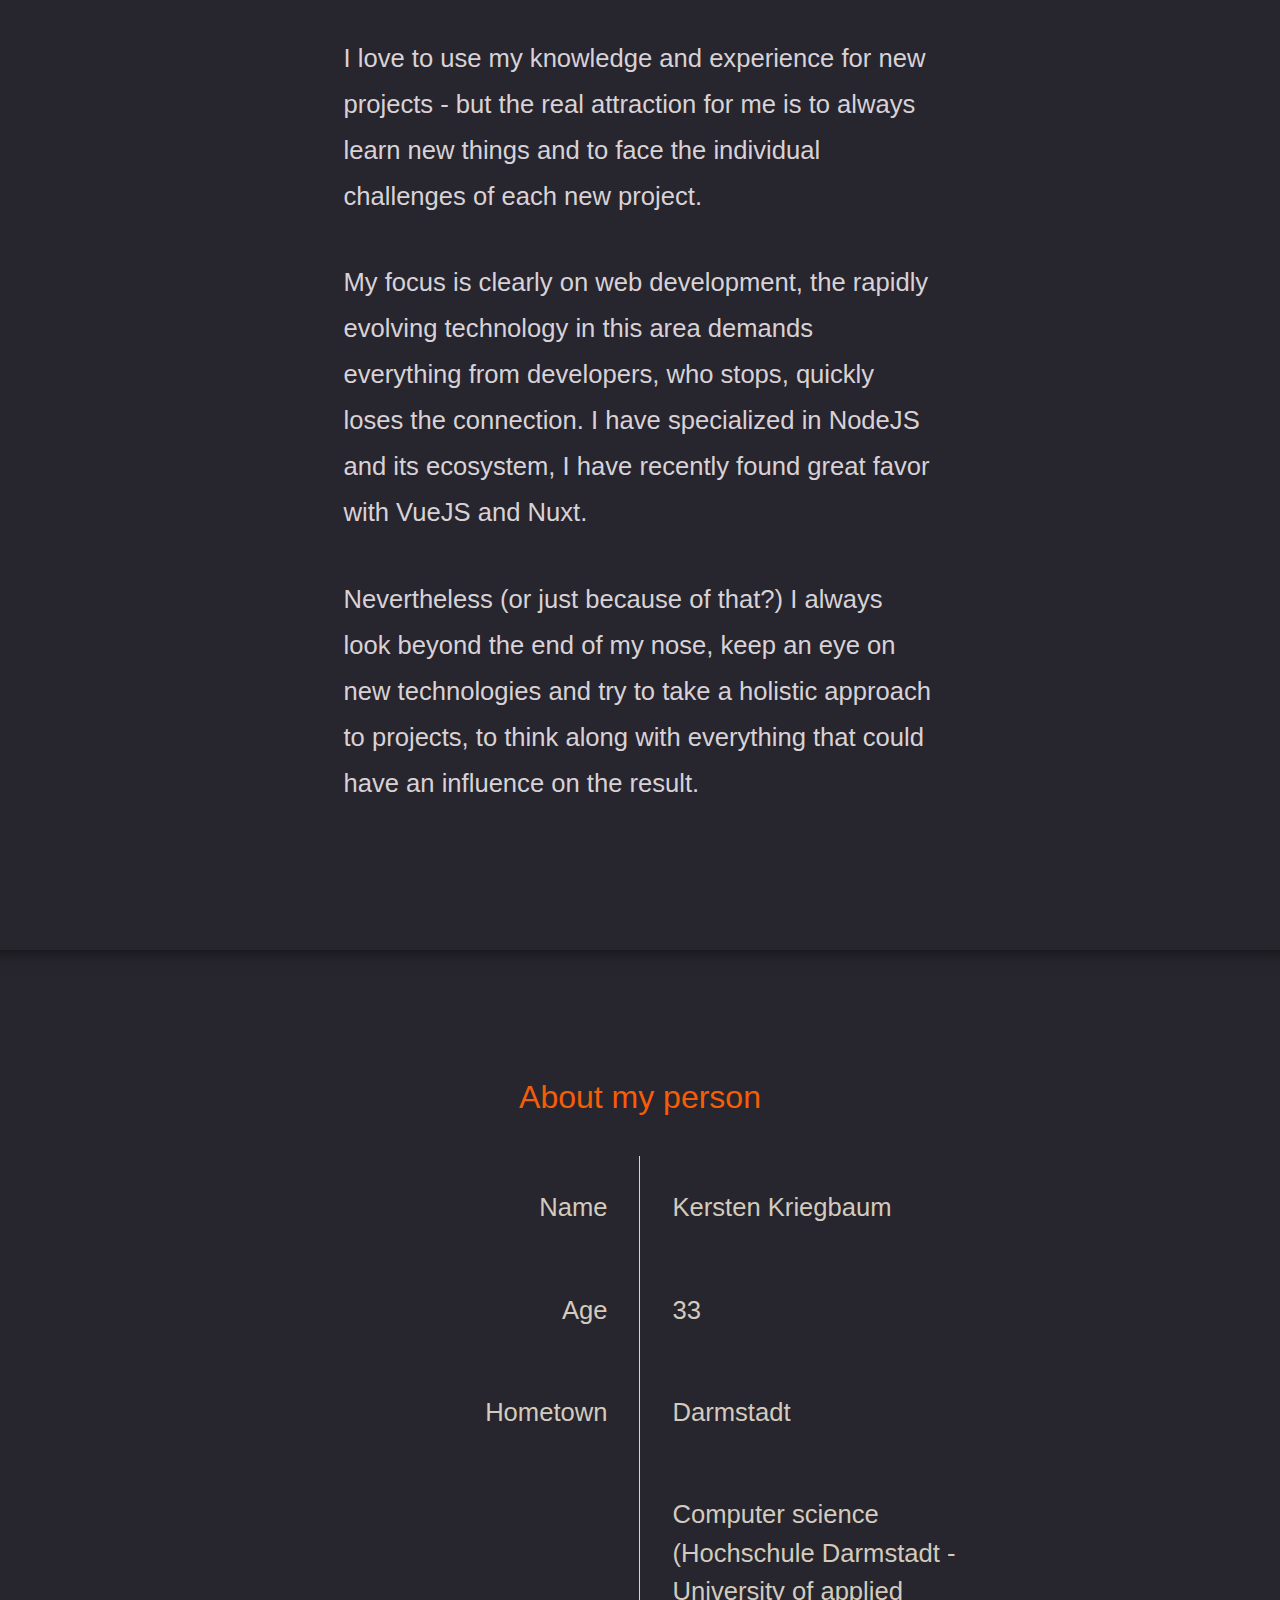
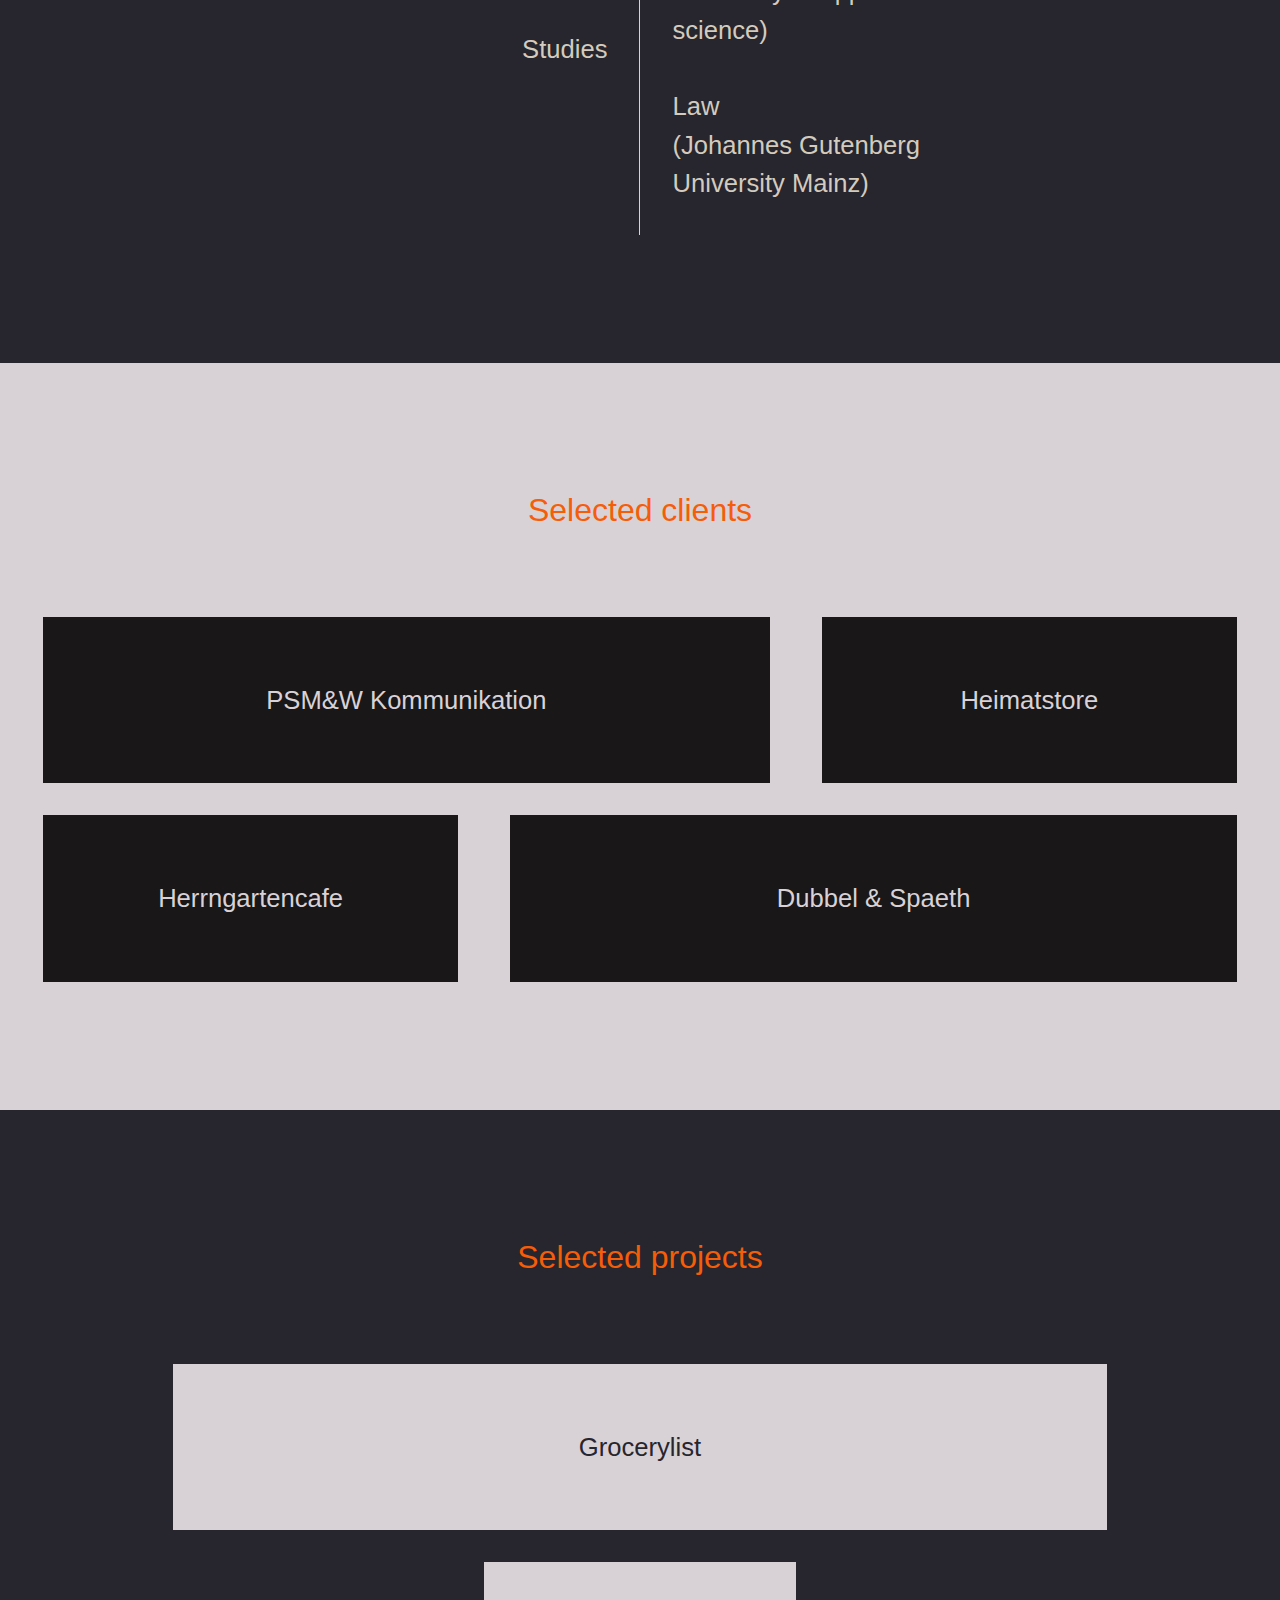
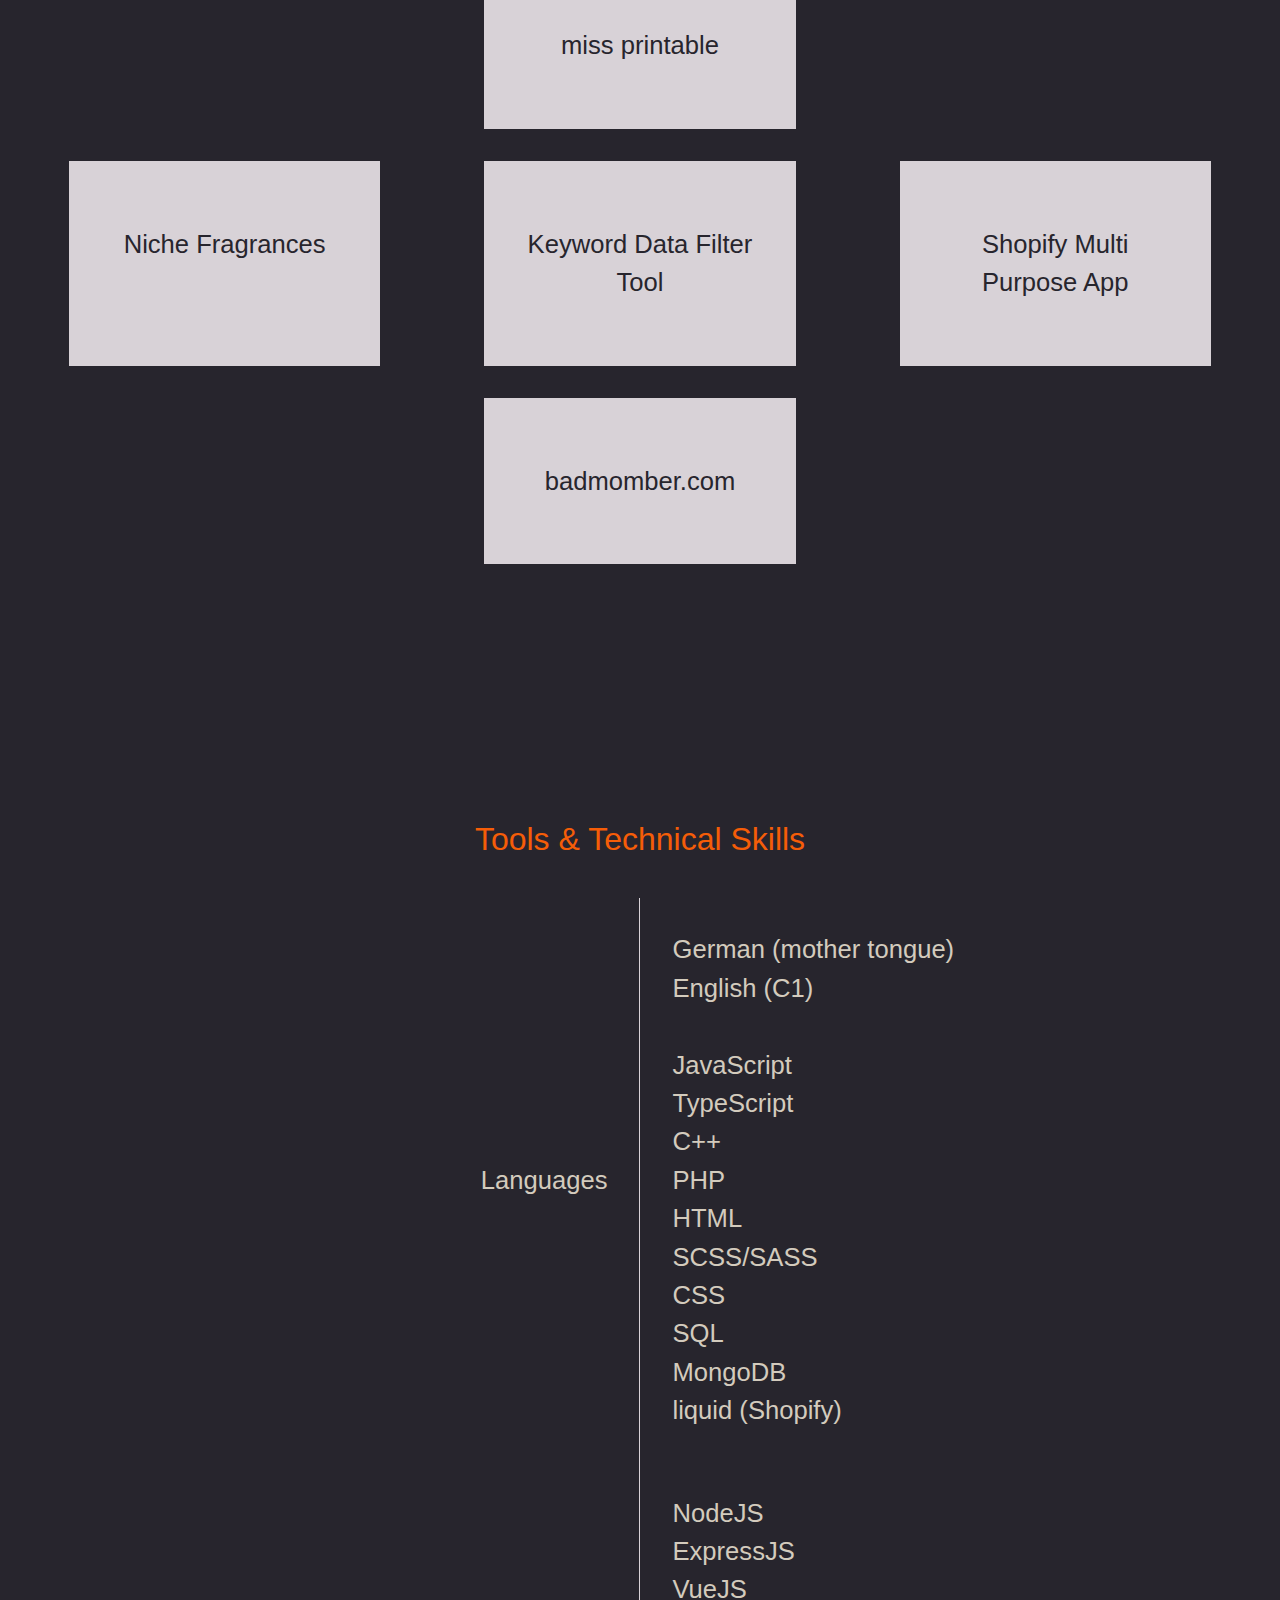
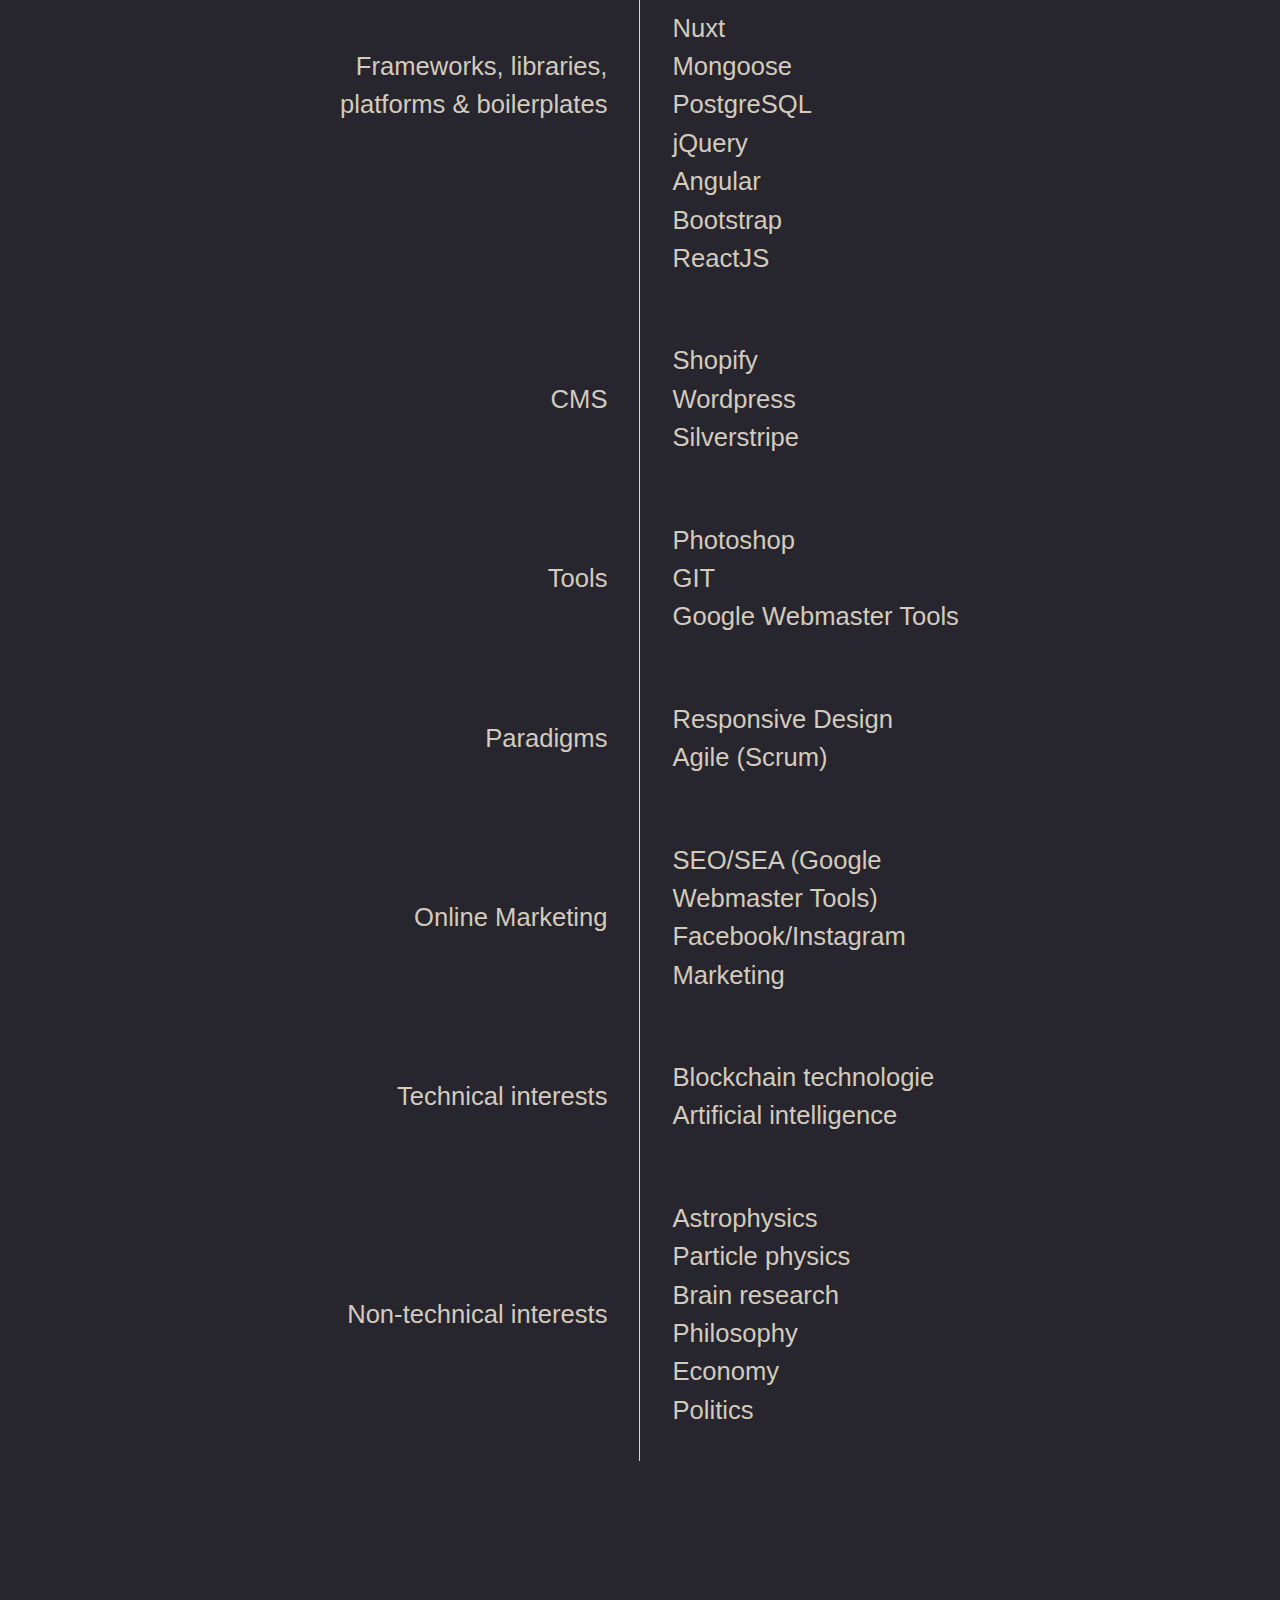
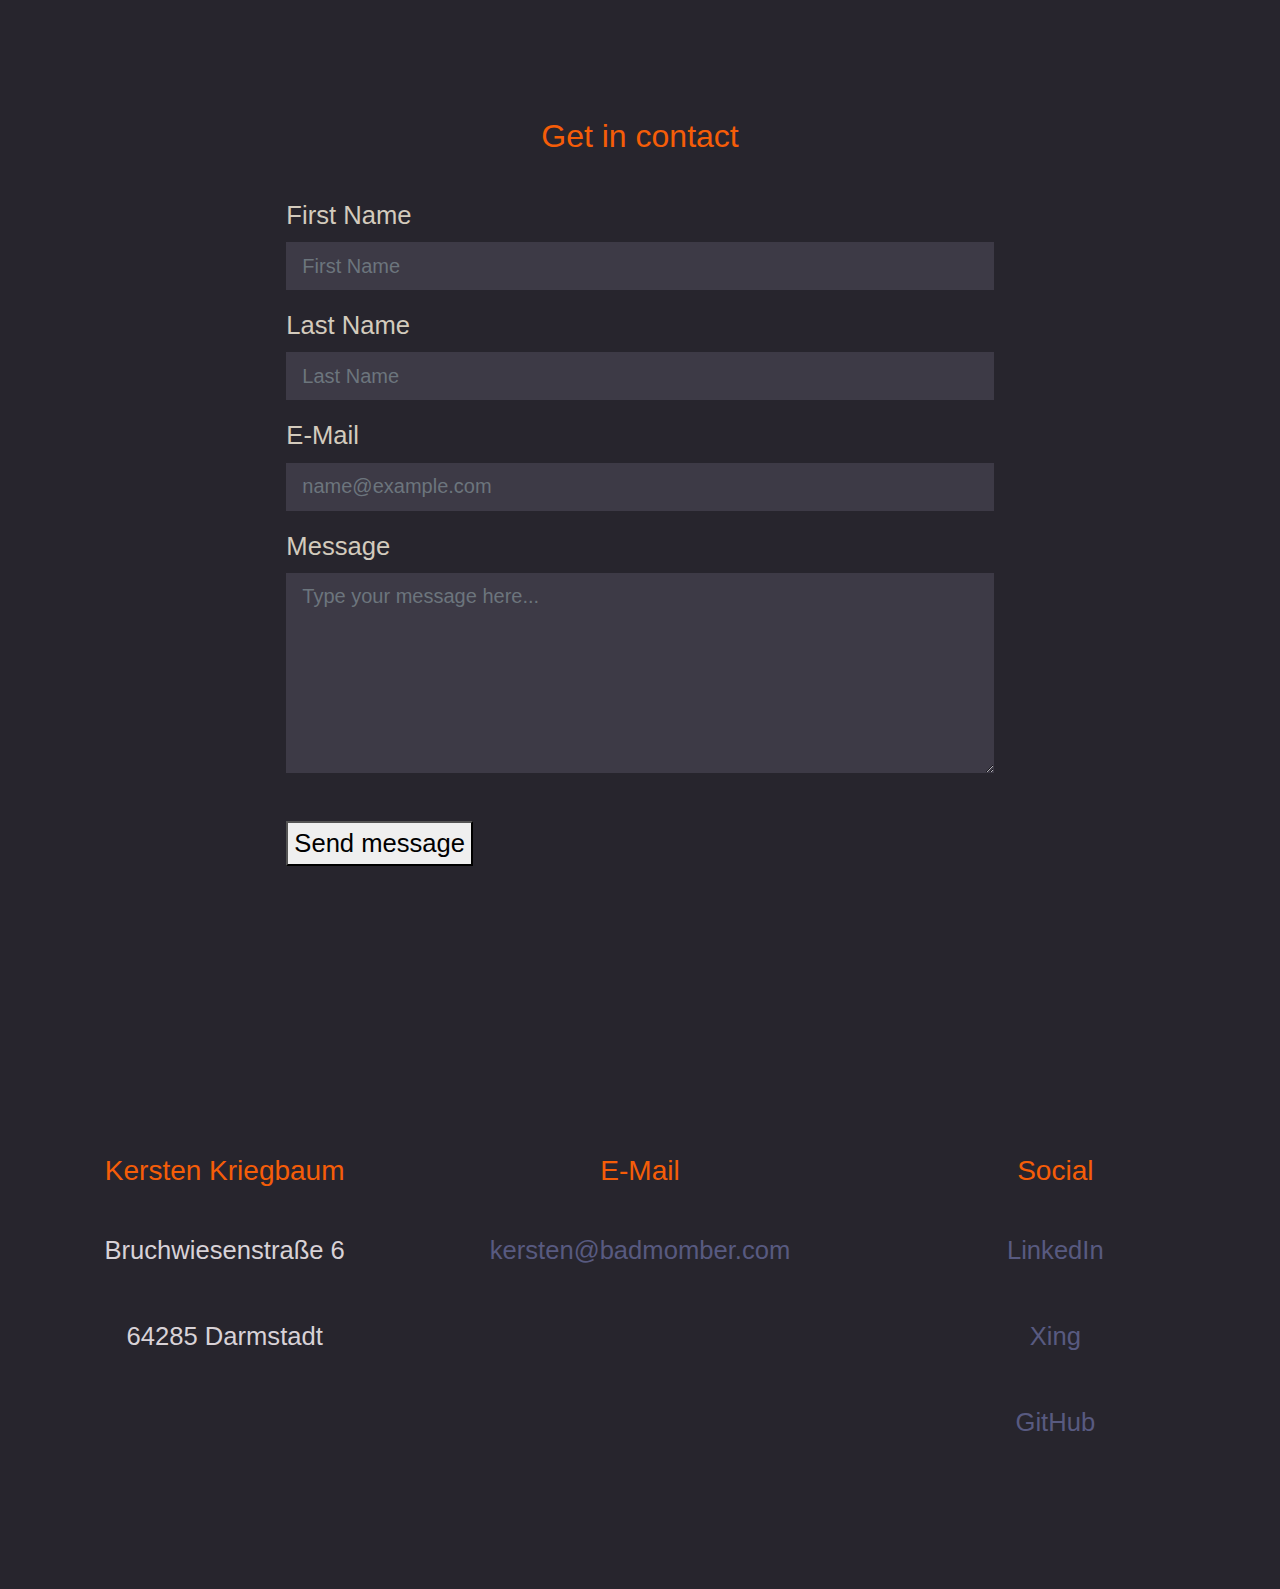
==== commit aa6c459d: "less prjects, less clients, new colors" ====
--- a/index.html
+++ b/index.html
@@ -78,12 +78,12 @@
   <div class="overlay" id="overlay">
     <nav class="overlay-menu">
       <ul>
-        <li><a class="toggle" href="#home">To the moon</a></li>
-        <li><a class="toggle" href="#about">Hi there.</a></li>
-        <li><a class="toggle" href="#personal">About my person</a></li>
+        <li><a class="toggle" href="#home">Home</a></li>
+        <li><a class="toggle" href="#about">Hello</a></li>
+        <li><a class="toggle" href="#personal">Personal</a></li>
         <li><a class="toggle" href="#clients">Clients & Projects</a></li>
-        <li><a class="toggle" href="#skills">Tools & Technical Skills</a></li>
-        <li><a class="toggle" href="#contact">Get in contact</a></li>
+        <li><a class="toggle" href="#skills">Skills</a></li>
+        <li><a class="toggle" href="#contact">Contact</a></li>
       </ul>
     </nav>
   </div>
@@ -92,7 +92,7 @@
   <!-- Primary Page Layout
   –––––––––––––––––––––––––––––––––––––––––––––––––– -->
 
-  <div class="container-fluid-one" id="about">
+  <div class="container-fluid" id="about">
     <div class="row justify-content-center">
       <div class="col-xl-6 col-lg-6 col-md-8 col-sm-12">
         <h2>Hi there.</h2>
@@ -121,7 +121,7 @@
       </div>
     </div>
   </div>
-  <div class="container-two" id="personal">
+  <div class="container" id="personal">
     <div class="row justify-content-center">
       <div class="col-xl-8 col-lg-8 col-md-10 col-sm-12">
         <h2>About my person</h2>
@@ -154,255 +154,201 @@
   </div>
 
 
-  <div class="container-three" id="client">
+  <div class="container-fluid light-bg" id="clients">
     <div class="row justify-content-around">
       <div class="col-xl-8 col-lg-8 col-md-12 col-sm-12">
-        <h2>client cards</h2>
-      </div>
-      <div class="card text-white bg-dark mb-3" style="max-width: 18rem;">
-        <div class="card-header">Header</div>
-        <div class="card-body">
-          <h5 class="card-title">Dark card title</h5>
-          <p class="card-text">Some quick example text to build on the card title and make up the bulk of the card's content.</p>
-        </div>
-      </div>
-    </div>
-
-    <div class="row justify-content-around">
-      <a id="psmw" href="https://www.psmw.de" target="_blank" class="col-xl-3 col-lg-3 col-md-3 col-sm-8 client card">
-        <card>PSM&W
+        <h2>Selected clients</h2>
+      </div>
+    </div>
+
+    <div class="row justify-content-around">
+      <a id="psmw" href="https://www.psmw.de" target="_blank" class="col-xl-7 col-lg-7 col-md-10 col-sm-10 client">
+        <span>PSM&W
           Kommunikation</span>
         <!--<img class="kundenlogo" id="logo-psmw" src="images/logo-psmw.jpg" />-->
       </a>
       <a id="heimatstore" href="https://heimatstore.com" target="_blank"
-        class="col-xl-3 col-lg-3 col-md-3 col-sm-8 client card">
+        class="col-xl-4 col-lg-4 col-md-10 col-sm-10 client">
         <span>Heimatstore</a>
       <!--<img class="kundenlogo" id="logo-heimatstore" src="images/logo-heimatstore.jpg" />-->
       </a>
-      <a id="hgc" href="http://herrngarten.cafe" target="_blank" class="col-xl-3 col-lg-3 col-md-3 col-sm-8 client card">
+    </div>
+    <div class="row justify-content-around">
+    <a id="hgc" href="http://herrngarten.cafe" target="_blank" class="col-xl-4 col-lg-4 col-md-10 col-sm-10 client">
         <span>Herrngartencafe</span>
         <!--<img class="kundenlogo" id="logo-herrngarten" src="images/logo-herrngarten-cafe.jpg"
             />-->
       </a>
-    </div>
-
-    <div class="row justify-content-around">
-      <a id="bonapart" href="http://www.bon-apart.de/" target="_blank"
-        class="col-xl-3 col-lg-3 col-md-3 col-sm-8 client card">
-        <span>Hotel
-          Bon Apart</span>
-        <!--<img class="kundenlogo" id="logo-bon-apart" src="images/logo-hotel-bon-apart.jpg"
-            />-->
-      </a>
-      <a id="murk" href="http://www.bestattungen-murk.de/einladung.html" target="_blank"
-        class="col-xl-3 col-lg-3 col-md-3 col-sm-8 client card">
-        <span>Murk Bestattungen</span>
-        <!--<img class="kundenlogo" id="logo-murk" src="images/logo-murk-bestattungen.jpg" />-->
-      </a>
-      <a id="gehrig" href="https://www.waltraud-gehrig.com/" target="_blank"
-        class="col-xl-3 col-lg-3 col-md-3 col-sm-8 client card">
-        <span>Waltraud Gehrig</span>
-        <!--<img class="kundenlogo" id="logo-gehrig" src="images/logo-waltraud-gehrig.jpg" />-->
-      </a>
-    </div>
-
-    <div class="row justify-content-around">
-      <a id="baehr" href="http://www.rae-sigwart-baehr.de/" target="_blank"
-        class="col-xl-3 col-lg-3 col-md-3 col-sm-8 client card">
-        <span>Kanzlei
-          Sigwart Baehr</span>
-        <!--<img class="kundenlogo" id="logo-baehr" src="images/logo-kanzlei-baehr.jpg" />-->
-      </a>
-      <a id="pflegenetzwerke" href="https://pflegenetzwerke.de/" target="_blank"
-        class="col-xl-3 col-lg-3 col-md-3 col-sm-8 client card">
-        <span>Pflegenetzwerke
-          Mannheim</span>
-        <!--<img class="kundenlogo" id="logo-baehr" src="images/logo-kanzlei-baehr.jpg" />-->
-      </a>
-      <a id="dubbelspaeth" href="https://www.dubbelspaeth.de/" target="_blank"
-        class="col-xl-3 col-lg-3 col-md-3 col-sm-8 client card">
+    <a id="dubbelspaeth" href="https://www.dubbelspaeth.de/" target="_blank"
+        class="col-xl-7 col-lg-7 col-md-10 col-sm-10 client">
         <span>Dubbel
           & Spaeth</span>
         <!--<img class="kundenlogo" id="logo-baehr" src="images/logo-kanzlei-baehr.jpg" />-->
       </a>
-    </div>
-    <div class="row justify-content-around">
-      <a id="kaffenberger" href="http://karlkaffenberger.de" target="_blank"
-        class="col-xl-3 col-lg-3 col-md-3 col-sm-8 client card">
-        <span>Karl
-          Kaffenberger</span>
-        <!--<img class="kundenlogo" id="logo-baehr" src="images/logo-kanzlei-baehr.jpg" />-->
-      </a>
-    </div>
-  </div>
-
-
-  <div class="container-fluid-three" id="projects">
+  </div>
+  </div>
+
+  <div class="container-fluid " id="projects">
     <div class="row justify-content-around">
       <div class="col-xl-8 col-lg-8 col-md-12 col-sm-12">
-        <h2>Projects</h2>
-      </div>
-    </div>
+        <h2>Selected projects</h2>
+      </div>
+    </div>
+
+    <div class="row justify-content-around">
+      <a id="shopifymultiapp" href="https://github.com/BadMomber/Grocerylist" target="_blank"
+        class="col-xl-9 col-lg-9 col-md-12 col-sm-12 project">
+        <span>Grocerylist</span>
+        <!--<img class="kundenlogo" id="logo-baehr" src="images/logo-kanzlei-baehr.jpg" />-->
+      </a>
+    </div>
+
     <div class="row justify-content-around">
       <a id="missprintable" href="https://missprintable.de/" target="_blank"
-        class="col-xl-3 col-lg-3 col-md-3 col-sm-8 project card">
+        class="col-xl-3 col-lg-3 col-md-3 col-sm-8 project">
         <span>miss printable</span>
         <!--<img class="kundenlogo" id="logo-baehr" src="images/logo-kanzlei-baehr.jpg" />-->
       </a>
-
-
+    </div>
+
+    <div class="row justify-content-around">
       <a id="nichefragrances" href="https://nichefragrances.de" target="_blank"
-        class="col-xl-3 col-lg-3 col-md-3 col-sm-8 project card">
+        class="col-xl-3 col-lg-3 col-md-3 col-sm-8 project">
         <span>Niche Fragrances</span>
         <!--<img class="kundenlogo" id="logo-baehr" src="images/logo-kanzlei-baehr.jpg" />-->
       </a>
-
-
-      <a id="hgcapp" href="https://github.com/BadMomber/hgcapp" target="_blank"
-        class="col-xl-3 col-lg-3 col-md-3 col-sm-8 project card">
-        <span>HGC App</span>
-        <!--<img class="kundenlogo" id="logo-baehr" src="images/logo-kanzlei-baehr.jpg" />-->
-      </a>
-    </div>
-
-    <div class="row justify-content-around">
+      <a id="keywordfiltertool" href="https://github.com/BadMomber/keyword-filter-tool" target="_blank"
+        class="col-xl-3 col-lg-3 col-md-3 col-sm-8 project">
+        <span>Keyword Data Filter Tool</span>
+        <!--<img class="kundenlogo" id="logo-baehr" src="images/logo-kanzlei-baehr.jpg" />-->
+      </a>
       <a id="shopifymultiapp" href="https://github.com/BadMomber/shopify-multiapp/" target="_blank"
-        class="col-xl-3 col-lg-3 col-md-3 col-sm-8 client card">
+        class="col-xl-3 col-lg-3 col-md-3 col-sm-8 project">
         <span>Shopify Multi Purpose App</span>
         <!--<img class="kundenlogo" id="logo-baehr" src="images/logo-kanzlei-baehr.jpg" />-->
       </a>
-      <a id="fweha1" href="https://github.com/BadMomber/fewha1" target="_blank"
-        class="col-xl-3 col-lg-3 col-md-3 col-sm-8 project card">
-        <span>Grocery list API</span>
-        <!--<img class="kundenlogo" id="logo-baehr" src="images/logo-kanzlei-baehr.jpg" />-->
-      </a>
-
-
-      <a id="nichefragrances" href="https://nichefragrances.de" target="_blank"
-        class="col-xl-3 col-lg-3 col-md-3 col-sm-8 project card">
-        <span>Niche Fragrances</span>
-        <!--<img class="kundenlogo" id="logo-baehr" src="images/logo-kanzlei-baehr.jpg" />-->
-      </a>
     </div>
 
     <div class="row justify-content-around">
       <a id="badmombercom" href="https://github.com/BadMomber/badmomber.com" target="_blank"
-        class="col-xl-3 col-lg-3 col-md-3 col-sm-8 project card">
-        <span>badmomber.com GitHub Repository</span>
-        <!--<img class="kundenlogo" id="logo-baehr" src="images/logo-kanzlei-baehr.jpg" />-->
-      </a>
-    </div>
-
-    <div class="container-four" id="skills">
-      <div class="row justify-content-center">
-        <div class="col-xl-8 col-lg-8 col-md-10 col-sm-12">
-          <h2>Tools & Technical Skills</h2>
-          <table>
-            <tbody>
-              <tr>
-                <td>Languages</td>
-                <td>German (mother
-                  tongue)<br />English
+        class="col-xl-3 col-lg-3 col-md-3 col-sm-8 project">
+        <span>badmomber.com</span>
+        <!--<img class="kundenlogo" id="logo-baehr" src="images/logo-kanzlei-baehr.jpg" />-->
+      </a>
+    </div>
+  </div>
+
+  <div class="container" id="skills">
+    <div class="row justify-content-center">
+      <div class="col-xl-8 col-lg-8 col-md-10 col-sm-12">
+        <h2>Tools & Technical Skills</h2>
+        <table>
+          <tbody>
+            <tr>
+              <td>Languages</td>
+              <td>German (mother
+                tongue)<br />English
                 (C1)<br /><br />JavaScript<br />TypeScript<br />C++<br />PHP<br />HTML<br />SCSS/SASS<br />CSS<br />SQL<br />MongoDB<br />liquid
                 (Shopify)</td>
-              </tr>
-              <tr>
-                <td>Frameworks, libraries, platforms & boilerplates</td>
-                <td>
-                  NodeJS<br />ExpressJS<br />VueJS<br />Nuxt<br />Mongoose<br />PostgreSQL<br />jQuery<br />Angular<br />Bootstrap<br />ReactJS
+            </tr>
+            <tr>
+              <td>Frameworks, libraries, platforms & boilerplates</td>
+              <td>
+                NodeJS<br />ExpressJS<br />VueJS<br />Nuxt<br />Mongoose<br />PostgreSQL<br />jQuery<br />Angular<br />Bootstrap<br />ReactJS
               </td>
-              </tr>
-              <tr>
-                <td>CMS</td>
-                <td>Shopify<br />Wordpress<br />Silverstripe</td>
-              </tr>
-              <tr>
-                <td>Tools</td>
-                <td>Photoshop<br />GIT<br />Google Webmaster Tools</td>
-              </tr>
-              <tr>
-                <td>Paradigms</td>
-                <td>Responsive Design<br />Agile (Scrum)</td>
-              </tr>
-              <tr>
-                <td>Online Marketing</td>
-                <td>SEO/SEA (Google Webmaster
-                  Tools)<br />Facebook/Instagram Marketing</td>
-              </tr>
-              <tr>
-                <td>Technical interests</td>
-                <td>Blockchain technologie<br />Artificial intelligence</td>
-              </tr>
-              <tr>
-                <td>Non-technical interests</td>
-                <td>
-                  Astrophysics<br>Particle physics<br>Brain research<br>Philosophy<br>Economy<br>Politics</td>
-              </tr>
-            </tbody>
-          </table>
-        </div>
-      </div>
-    </div>
-
-    <div class="container-five" id="contact">
-      <div class="row justify-content-center">
-        <div class="col-xl-8 col-lg-8 col-md-8 col-sm-12">
-          <h2>Get in contact</h2>
-          <form method="POST" name="contact-form" action="form-to-email.php">
+            </tr>
+            <tr>
+              <td>CMS</td>
+              <td>Shopify<br />Wordpress<br />Silverstripe</td>
+            </tr>
+            <tr>
+              <td>Tools</td>
+              <td>Photoshop<br />GIT<br />Google Webmaster Tools</td>
+            </tr>
+            <tr>
+              <td>Paradigms</td>
+              <td>Responsive Design<br />Agile (Scrum)</td>
+            </tr>
+            <tr>
+              <td>Online Marketing</td>
+              <td>SEO/SEA (Google Webmaster
+                Tools)<br />Facebook/Instagram Marketing</td>
+            </tr>
+            <tr>
+              <td>Technical interests</td>
+              <td>Blockchain technologie<br />Artificial intelligence</td>
+            </tr>
+            <tr>
+              <td>Non-technical interests</td>
+              <td>
+                Astrophysics<br>Particle physics<br>Brain research<br>Philosophy<br>Economy<br>Politics</td>
+            </tr>
+          </tbody>
+        </table>
+      </div>
+    </div>
+  </div>
+
+  <div class="container" id="contact">
+    <div class="row justify-content-center">
+      <div class="col-xl-8 col-lg-8 col-md-8 col-sm-12">
+        <h2>Get in contact</h2>
+        <form method="POST" name="contact-form" action="form-to-email.php">
+          <div class="form-group">
+            <label for="firstname">First Name</label>
+            <input type="text" class="form-control form-control-lg border-primary border-primary" id="firstname"
+              placeholder="First Name" name="firstname">
+          </div>
             <div class="form-group">
-              <label for="firstname">First Name</label>
-              <input type="text" class="form-control form-control-lg border-primary border-primary" id="firstname" placeholder="First Name" name="firstname">
+              <label for="lastname">Last Name</label>
+              <input type="text" class="form-control form-control-lg border-primary" id="lastname" placeholder="Last Name"
+              name="lastname">
           </div>
               <div class="form-group">
-                <label for="lastname">Last Name</label>
-                <input type="text" class="form-control form-control-lg border-primary" id="lastname" placeholder="Last Name" name="lastname">
+                <label for="email">E-Mail</label>
+                <input type="email" class="form-control form-control-lg border-primary" id="email"
+              placeholder="name@example.com" name="email">
           </div>
                 <div class="form-group">
-                  <label for="email">E-Mail</label>
-                  <input type="email" class="form-control form-control-lg border-primary" id="email" placeholder="name@example.com" name="email">
-          </div>
-                  <div class="form-group">
-                    <label for="message">Message</label>
-                    <textarea type="text" class="form-control form-control-lg border-primary" id="message" placeholder="Type your message here..."
-              name="message"></textarea>
-                  </div>
-                  <button type="submit" value="Submit" class="pure-button pure-button-primary fuller-button-primary primary">
+                  <label for="message">Message</label>
+                  <textarea type="text" class="form-control form-control-lg border-primary" id="message"
+              placeholder="Type your message here..." name="message"></textarea>
+                </div>
+                <button type="submit" value="Submit" class="pure-button pure-button-primary fuller-button-primary primary">
             Send message
           </button>
-          </form>
-        </div>
-      </div>
-    </div>
-
-
-    <div class="container-fluid-six footer">
-      <div class="row justify-content-center">
-        <div class="col-xl-4 col-lg-4 col-md-12 col-sm-12">
-          <h3>Kersten Kriegbaum</h3>
-          <p>Bruchwiesenstraße 6</p>
-          <p>64285 Darmstadt</p>
-        </div>
-        <div class="col-xl-4 col-lg-4 col-md-12 col-sm-12">
-          <h3>E-Mail</h3>
-          <p><a href="mailto:kersten@badmomber.com">kersten@badmomber.com</a>
-          </p>
-        </div>
-        <div class="col-xl-4 col-lg-8 col-md-12 col-sm-12">
-          <h3>Social</h3>
-          <p>
-            <a href="https://www.linkedin.com/in/kersten-kriegbaum-382859152/" target="_blank">LinkedIn</a>
-          </p>
-          <p>
-            <a href="https://www.xing.com/profile/Kersten_Kriegbaum" target="_blank">Xing</a>
-          </p>
-          <p><a href="https://github.com/BadMomber" target="_blank">GitHub</a>
-          </p>
-        </div>
-      </div>
-    </div>
-
-    <!--<button onclick="topFunction()" id="myBtn" title="Go to top">Back to top</button>-->
-
-    <!-- End Document
+        </form>
+      </div>
+    </div>
+  </div>
+
+
+  <div class="container-fluid footer">
+    <div class="row justify-content-center">
+      <div class="col-xl-4 col-lg-4 col-md-12 col-sm-12">
+        <h3>Kersten Kriegbaum</h3>
+        <p>Bruchwiesenstraße 6</p>
+        <p>64285 Darmstadt</p>
+      </div>
+      <div class="col-xl-4 col-lg-4 col-md-12 col-sm-12">
+        <h3>E-Mail</h3>
+        <p><a href="mailto:kersten@badmomber.com">kersten@badmomber.com</a></p>
+      </div>
+      <div class="col-xl-4 col-lg-8 col-md-12 col-sm-12">
+        <h3>Social</h3>
+        <p>
+          <a href="https://www.linkedin.com/in/kersten-kriegbaum-382859152/" target="_blank">LinkedIn</a>
+        </p>
+        <p>
+          <a href="https://www.xing.com/profile/Kersten_Kriegbaum" target="_blank">Xing</a>
+        </p>
+        <p><a href="https://github.com/BadMomber" target="_blank">GitHub</a></p>
+      </div>
+    </div>
+  </div>
+
+  <!--<button onclick="topFunction()" id="myBtn" title="Go to top">Back to top</button>-->
+
+  <!-- End Document
       –––––––––––––––––––––––––––––––––––––––––––––––––– -->
 </body>
--- a/css/custom.css
+++ b/css/custom.css
@@ -1 +1 @@
-@import url(bootstrap/bootstrap-reboot.min.css);@import url(bootstrap/bootstrap-grid.min.css);@import url(bootstrap/bootstrap.min.css);@keyframes move-y{0%{color:#F1EEEF;opacity:0.1}50%{opacity:1}100%{color:#989E96;opacity:0.1}}@keyframes fadein{from{opacity:0}to{opacity:1}}@-moz-keyframes fadein{from{opacity:0}to{opacity:1}}@-webkit-keyframes fadein{from{opacity:0}to{opacity:1}}@keyframes fadeInRight{0%{opacity:0;left:20%}100%{opacity:1;left:0}}@-ms-keyframes fadein{from{opacity:0}to{opacity:1}}@-o-keyframes fadein{from{opacity:0}to{opacity:1}}body,*{font-family:-apple-system, BlinkMacSystemFont, "Segoe UI", Roboto, Helvetica, Arial, sans-serif, "Apple Color Emoji", "Segoe UI Emoji", "Segoe UI Symbol";-webkit-font-smoothing:antialiased;-moz-osx-font-smoothing:grayscale}body{font-size:1.6rem;font-weight:400;color:#30363F;background-color:#fff}h1,h2,h3,h4,h5,h6{color:#2A424C;text-align:center}h1:first-child,h2:first-child,h3:first-child,h4:first-child,h5:first-child,h6:first-child{margin-top:0 !important}h1{margin-top:4rem}h2{margin-top:3.5rem}h3{margin-top:3rem}h4{margin-top:2.5rem}h5{margin-top:2rem}h6{margin-top:1.5rem}p{color:#30363F;text-align:left;margin-top:2.5rem;line-height:1.8;letter-spacing:0.05}a{color:#F1EEEF;transition:.4s;background-color:#000;padding:.2rem}a:hover{color:#706B6E;transition:.2s;text-decoration:none;border-bottom:2px solid #706B6E}table,form{margin-top:2.5rem}tr{margin:1rem 0}td{vertical-align:middle;width:50%;text-align:left;padding-bottom:2rem;padding-top:2rem}td:first-child{text-align:right;padding-right:2rem}td:last-child{padding-left:2rem;border-left:1px solid #F1EEEF}.footer *{text-align:center}#clients h2{margin-bottom:3.5rem}#clients .client,#clients .project{color:#F1EEEF;transition:0.4s;background-color:#575B5F}#clients .project{background-color:#F1EEEF;color:#575B5F}#projects{background-color:#30363F}.form-control{border-radius:0;border:0px solid #989E96;background-color:#30363F;transition:0.2s}.form-control:focus{background-color:#30363F;border:1px solid #989E96;color:#F1EEEF;box-shadow:none}textarea.form-control{height:200px}button{margin:2rem auto}.pure-button-primary{text-align:center}.fuller-button-primary{width:100%;color:#989E96;background:none;border-radius:0;padding:1.2em 5em;letter-spacing:0.35em;font-size:0.7em;transition:background-color 0.3s, box-shadow 0.3s, color 0.3s}.fuller-button-primary:hover{cursor:pointer}.fuller-button-primary.primary{box-shadow:inset 0 0 0.8em #bd4b4880,0 0 0.8em #bd4b4880;border:#989E96 solid 2px}.fuller-button-primary.primary:hover{color:#F1EEEF;background-color:#989E96;box-shadow:inset 0 0 0 #bd4b4880,0 0 1.2em #bd4b4880}.about{padding:0;text-align:center;color:#d3cbbd;background:#30363F}.container,.container-fluid{padding:6rem 2rem;min-height:100vh}.banner{position:relative;top:0;right:0;left:0;height:100vh;background-image:url("../images/banner/heic1110a.jpg");background-repeat:no-repeat;background-attachment:scroll;background-position:center center;background-size:cover}.banner .banner-overlay{position:absolute;z-index:100;top:0;right:0;bottom:0;left:0;background-color:rgba(0,0,0,0.85)}.banner h1{font-size:5rem;font-weight:600;position:absolute;top:50%;left:50%;transform:translate(-50%, -50%);z-index:200;text-align:center;text-transform:none}.banner h1 span{font-weight:300;color:#F1EEEF;font-size:1.8rem;text-transform:none}.banner #scroll-down{position:absolute;bottom:10%;left:50%;transform:translateX(-50%);z-index:999;opacity:0;animation-name:move-y;animation-duration:4s;animation-iteration-count:infinite}.banner #scroll-down:hover{cursor:pointer;color:#989E96}.row{margin-top:2rem;margin-bottom:2rem}.cc-window{display:none !important;position:fixed !important;bottom:20px !important;right:20px !important}.cc-window .cc-link{display:none !important}.cc-window .cc-btn{margin-top:2rem !important}.button_container{position:fixed;top:4%;right:4%;height:1.8rem;width:2rem;cursor:pointer;z-index:100;transition:opacity 0.25s ease;z-index:4000}.button_container:hover{opacity:0.7}.button_container.active .top{transform:translateY(11px) translateX(0) rotate(45deg);background:#706B6E}.button_container.active .middle{opacity:0;background:#706B6E}.button_container.active .bottom{transform:translateY(-11px) translateX(0) rotate(-45deg);background:#706B6E}.button_container span{background:#989E96;border:none;height:5px;width:100%;position:absolute;top:0;left:0;transition:all 0.35s ease;cursor:pointer}.button_container span:nth-of-type(2){top:11px}.button_container span:nth-of-type(3){top:22px}.overlay{position:fixed;background:#30363F;top:0;left:0;width:100%;height:0;opacity:0;visibility:hidden;transition:opacity 0.5s, visibility 0.5s, height 0.5s;overflow:hidden;z-index:3000}.overlay.open{opacity:1;visibility:visible;height:100%;width:100%}.overlay.open li{animation:fadeInRight 0.5s ease forwards;animation-delay:0.35s}.overlay.open li:nth-of-type(2){animation-delay:0.4s}.overlay.open li:nth-of-type(3){animation-delay:0.45s}.overlay.open li:nth-of-type(4){animation-delay:0.5s}.overlay.open li:nth-of-type(5){animation-delay:0.4s}.overlay.open li:nth-of-type(6){animation-delay:0.35s}.overlay nav{position:relative;height:70%;top:50%;transform:translateY(-50%);font-size:50px;font-weight:400;text-align:center}.overlay ul{list-style:none;padding:0;margin:0 auto;display:inline-block;position:relative;height:100%}.overlay ul li{display:block;height:25%;height:calc(100% / 6);min-height:50px;position:relative;opacity:0}.overlay ul li a{display:block;position:relative;color:#989E96;text-decoration:none;overflow:hidden}.overlay ul li a:hover{text-decoration:none;border-bottom:none}.overlay ul li a:hover:after,.overlay ul li a:focus:after,.overlay ul li a:active:after{width:100%;border-bottom:none}.overlay ul li a:after{content:"";position:absolute;bottom:0;left:50%;width:0%;transform:translateX(-50%);height:3px;background:#989E96;transition:0.35s}@media (max-width: 991px){#clients .client,#clients .project,#projects .client,#projects .project{padding:4rem .6rem}#clients .client span,#clients .project span,#projects .client span,#projects .project span{font-size:1.4rem}#clients .client:first-child,#clients .project:first-child,#projects .client:first-child,#projects .project:first-child{margin-top:0}}@media (max-width: 767px){h1,.banner h1{font-size:3rem}h1 span,.banner h1 span{font-size:1.2rem}h2{font-size:2rem}p{font-size:1.2rem}table,tbody,tr,td{font-size:1.2rem}.container,.container-fluid{padding:2rem 2rem}.fuller-button{padding:1.2rem 2rem}.client,.project{margin-top:2rem}.client:first-child,.project:first-child{margin-top:0}.overlay nav{font-size:2.6rem}}@media (max-width: 420px){h1,.banner h1{font-size:3rem}h1 span,.banner h1 span{font-size:1.2rem}h2{font-size:2rem}p{font-size:1.2rem}table,tbody,tr,td{font-size:1.2rem}td{display:block;width:100%}td:first-child{border-bottom:1px solid #fff}.container,.container-fluid{padding:2rem 2rem}.fuller-button{padding:1.2rem 2rem}.client,.project{margin-top:2rem}.client:first-child,.project:first-child{margin-top:0}.overlay nav{font-size:2rem}}.border-primary{border-color:#989E96 !important}
+@import url(bootstrap/bootstrap-reboot.min.css);@import url(bootstrap/bootstrap-grid.min.css);@import url(bootstrap/bootstrap.min.css);@keyframes move-y{0%{color:#D8D2D7;opacity:0.1}50%{opacity:1}100%{color:#f55d08;opacity:0.1}}@keyframes fadein{from{opacity:0}to{opacity:1}}@-moz-keyframes fadein{from{opacity:0}to{opacity:1}}@-webkit-keyframes fadein{from{opacity:0}to{opacity:1}}@keyframes fadeInRight{0%{opacity:0;left:20%}100%{opacity:1;left:0}}@-ms-keyframes fadein{from{opacity:0}to{opacity:1}}@-o-keyframes fadein{from{opacity:0}to{opacity:1}}body,*{font-family:-apple-system, BlinkMacSystemFont, "Segoe UI", Roboto, Helvetica, Arial, sans-serif, "Apple Color Emoji", "Segoe UI Emoji", "Segoe UI Symbol";-webkit-font-smoothing:antialiased;-moz-osx-font-smoothing:grayscale}body{font-size:1.6rem;font-weight:200;color:#d3cbbd;background-color:#27252D}h1,h2,h3,h4,h5,h6{color:#f55d08;text-align:center}h1:first-child,h2:first-child,h3:first-child,h4:first-child,h5:first-child,h6:first-child{margin-top:0 !important}h1{margin-top:4rem}h2{margin-top:3.5rem}h3{margin-top:3rem}h4{margin-top:2.5rem}h5{margin-top:2rem}h6{margin-top:1.5rem}p{color:#D8D2D7;text-align:left;margin-top:2.5rem;line-height:1.8;letter-spacing:0.05}a{color:#585a80;transition:.4s}a:hover{color:#585a80;transition:.2s;text-decoration:none;border-bottom:2px solid #585a80}table,form{margin-top:2.5rem}tr{margin:1rem 0}td{vertical-align:middle;width:50%;text-align:left;padding-bottom:2rem;padding-top:2rem}td:first-child{text-align:right;padding-right:2rem}td:last-child{padding-left:2rem;border-left:1px solid #D8D2D7}.footer *{text-align:center}#clients h2,#projects h2{margin-bottom:3.5rem}#clients .client,#clients .project,#projects .client,#projects .project{color:#D8D2D7;padding:4rem 2rem;text-align:center;transition:0.4s;background-color:#191717}#clients .client:hover,#clients .project:hover,#projects .client:hover,#projects .project:hover{text-decoration:none;transition:0.4s;transform:scale(1.2);color:#f55d08;border-bottom:none}#clients .client span,#clients .project span,#projects .client span,#projects .project span{text-align:center;text-decoration:none;line-height:1}#clients .project,#projects .project{background-color:#D8D2D7;color:#27252D}.light-bg{background-color:#D8D2D7}.form-control{border-radius:0;border:0px solid #f55d08;background-color:#3d3a46;transition:0.2s}.form-control:focus{background-color:#4b4857;border:1px solid #f55d08;color:#c0b7bf;box-shadow:none}textarea.form-control{height:200px}button{margin:2rem auto}.pure-button{text-align:center}.fuller-button{width:100%;color:#f55d08;background:none;border-radius:0;padding:1.2em 5em;letter-spacing:0.35em;font-size:0.7em;transition:background-color 0.3s, box-shadow 0.3s, color 0.3s}.fuller-button:hover{cursor:pointer}.fuller-button.white{box-shadow:inset 0 0 0.8em #bd4b4880,0 0 0.8em #bd4b4880;border:#f55d08 solid 2px}.fuller-button.white:hover{color:#D8D2D7;background-color:#f55d08;box-shadow:inset 0 0 0 #bd4b4880,0 0 1.2em #bd4b4880}.about{padding:0;text-align:center;color:#d3cbbd;background:#27252D}.container,.container-fluid{padding:6rem 2rem}.banner{position:relative;top:0;right:0;left:0;height:100vh;background-image:url("../images/banner/__space.jpeg");background-repeat:no-repeat;background-attachment:fixed;background-position:center;background-size:cover}.banner .banner-overlay{position:absolute;z-index:100;top:0;right:0;bottom:0;left:0;background-color:rgba(0,0,0,0.9)}.banner h1{font-size:5rem;font-weight:600;position:absolute;top:50%;left:50%;transform:translate(-50%, -50%);z-index:200;text-align:center;text-transform:none}.banner h1 span{font-weight:300;color:#D8D2D7;font-size:1.8rem;text-transform:none}.banner #scroll-down{position:absolute;bottom:10%;left:50%;transform:translateX(-50%);z-index:999;opacity:0;animation-name:move-y;animation-duration:4s;animation-iteration-count:infinite}.banner #scroll-down:hover{cursor:pointer;color:#f55d08}.row{margin-top:2rem;margin-bottom:2rem}#about{-webkit-box-shadow:0px -20px 20px 15px #000;-moz-box-shadow:0px -20px 20px 15px #000;box-shadow:0px -20px 20px 15px #000}.cc-window{display:none !important;position:fixed !important;bottom:20px !important;right:20px !important}.cc-window .cc-link{display:none !important}.cc-window .cc-btn{margin-top:2rem !important}.button_container{position:fixed;top:4%;right:4%;height:1.8rem;width:2rem;cursor:pointer;z-index:100;transition:opacity 0.25s ease;z-index:4000}.button_container:hover{opacity:0.7}.button_container.active .top{transform:translateY(11px) translateX(0) rotate(45deg);background:#585a80}.button_container.active .middle{opacity:0;background:#585a80}.button_container.active .bottom{transform:translateY(-11px) translateX(0) rotate(-45deg);background:#585a80}.button_container span{background:#f55d08;border:none;height:5px;width:100%;position:absolute;top:0;left:0;transition:all 0.35s ease;cursor:pointer}.button_container span:nth-of-type(2){top:11px}.button_container span:nth-of-type(3){top:22px}.overlay{position:fixed;background:#27252D;top:0;left:0;width:100%;height:100%;opacity:0;visibility:hidden;transition:opacity 0.5s, visibility 0.5s, height 0.5s;overflow:hidden;z-index:3000}.overlay.open{opacity:1;visibility:visible;height:100%;width:100%}.overlay.open li{animation:fadeInRight 0.5s ease forwards;animation-delay:0.35s}.overlay.open li:nth-of-type(2){animation-delay:0.4s}.overlay.open li:nth-of-type(3){animation-delay:0.45s}.overlay.open li:nth-of-type(4){animation-delay:0.5s}.overlay nav{position:relative;height:70%;top:50%;transform:translateY(-50%);font-size:50px;font-weight:400;text-align:center}.overlay ul{list-style:none;padding:0;margin:0 auto;display:inline-block;position:relative;height:100%}.overlay ul li{display:block;height:25%;height:calc(100% / 6);min-height:50px;position:relative;opacity:0}.overlay ul li a{display:block;position:relative;color:#f55d08;text-decoration:none;overflow:hidden}.overlay ul li a:hover{text-decoration:none;border-bottom:none}.overlay ul li a:hover:after,.overlay ul li a:focus:after,.overlay ul li a:active:after{width:100%;border-bottom:none}.overlay ul li a:after{content:"";position:absolute;bottom:0;left:50%;width:0%;transform:translateX(-50%);height:3px;background:#f55d08;transition:0.35s}@media (max-width: 768px){h1,.banner h1{font-size:3rem}h1 span,.banner h1 span{font-size:1.2rem}h2{font-size:2rem}p{font-size:1.2rem}table,tbody,tr,td{font-size:1.2rem}.container,.container-fluid{padding:2rem 2rem}.fuller-button{padding:1.2rem 2rem}.client{margin-top:2rem}.client:first-child{margin-top:0}.overlay nav{font-size:2.6rem}}@media (max-width: 420px){h1,.banner h1{font-size:3rem}h1 span,.banner h1 span{font-size:1.2rem}h2{font-size:2rem}p{font-size:1.2rem}table,tbody,tr,td{font-size:1.2rem}td{display:block;width:100%}td:first-child{border-bottom:1px solid #fff}.container,.container-fluid{padding:2rem 2rem}.fuller-button{padding:1.2rem 2rem}.client{margin-top:2rem}.client:first-child{margin-top:0}.overlay nav{font-size:2rem}}
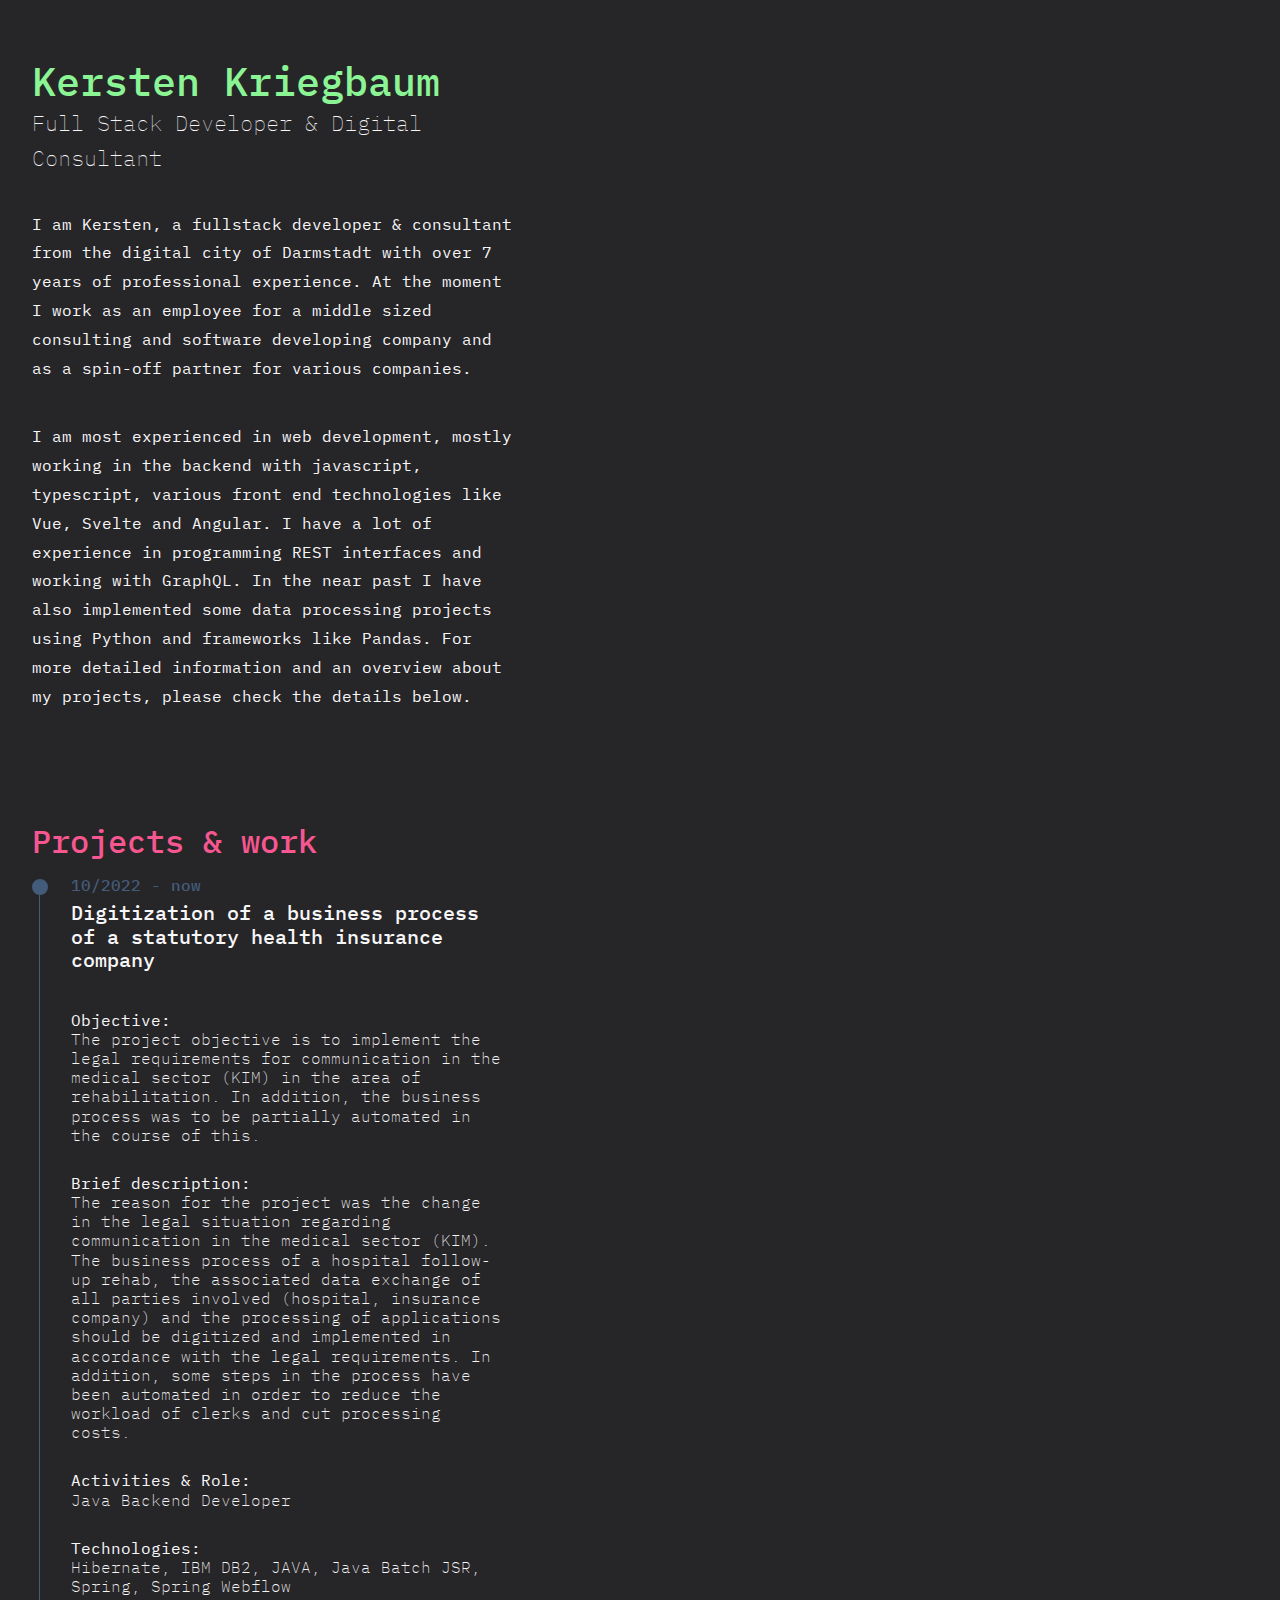
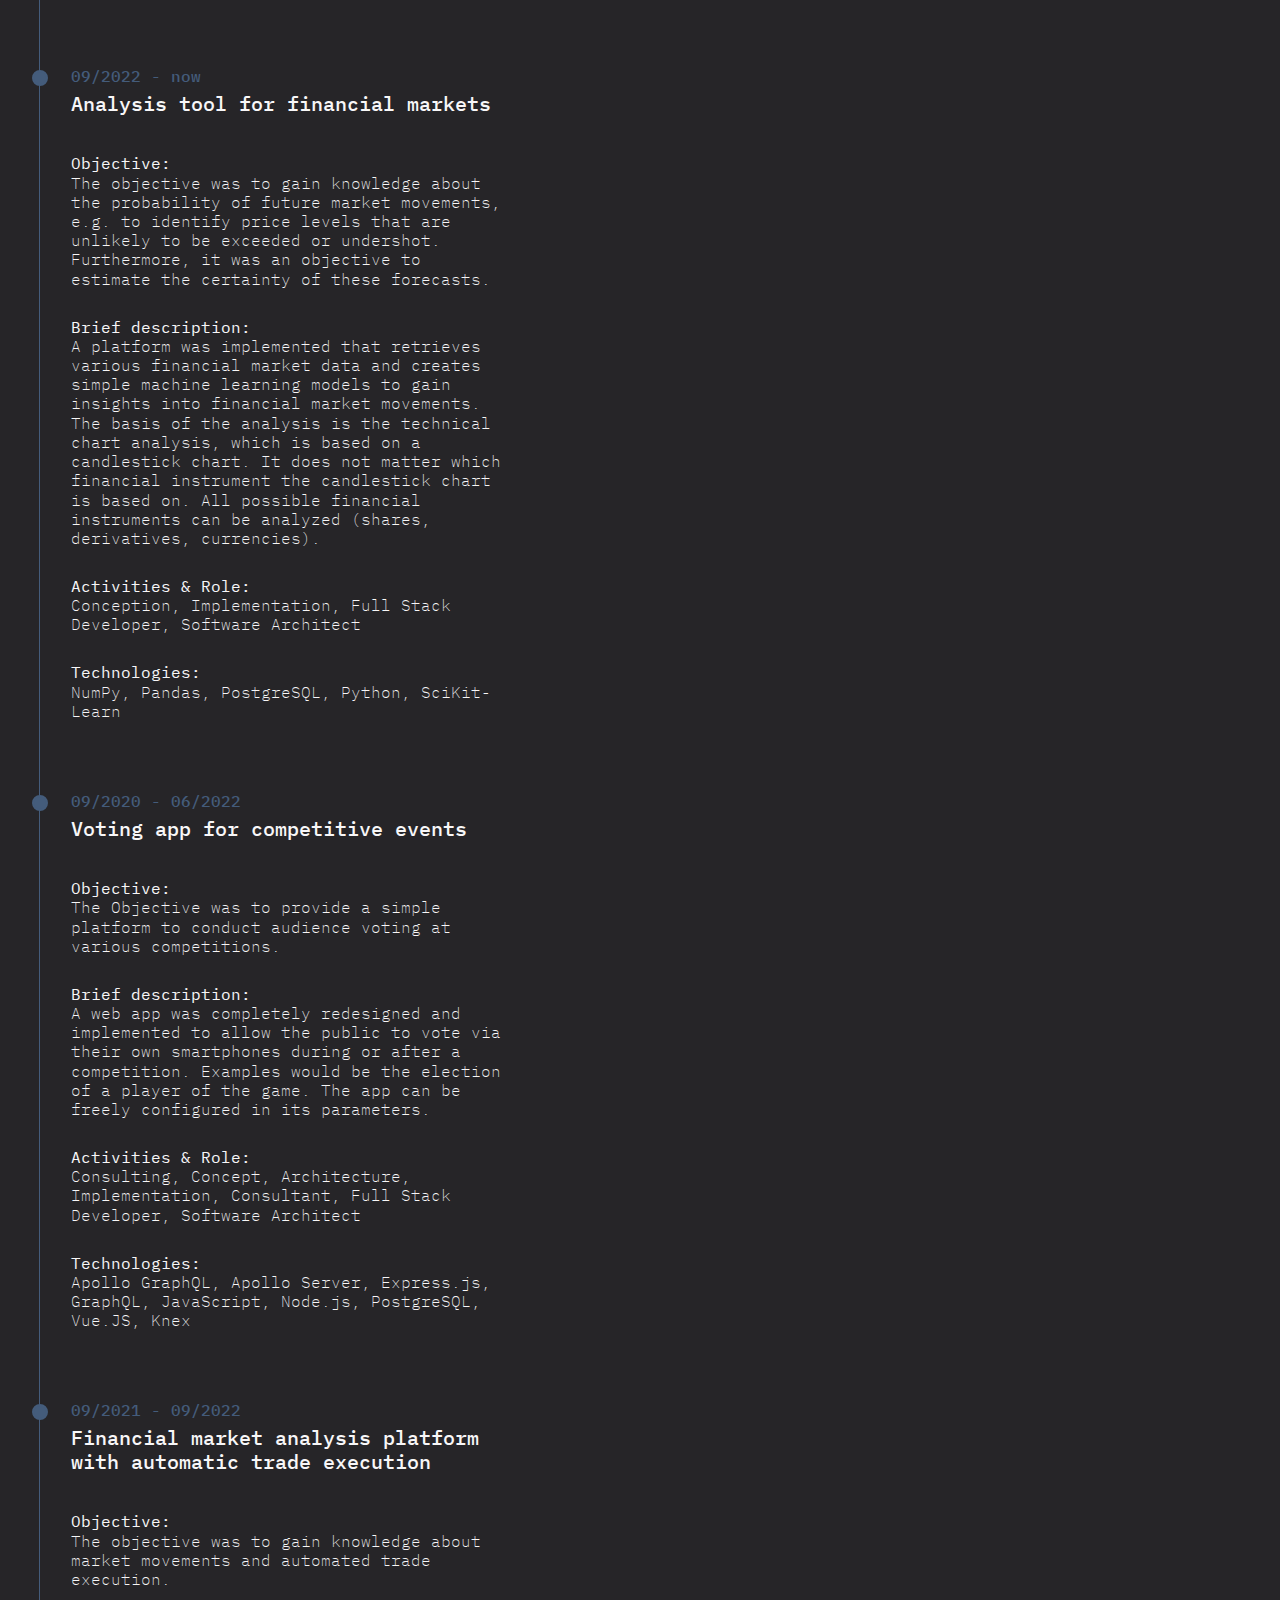
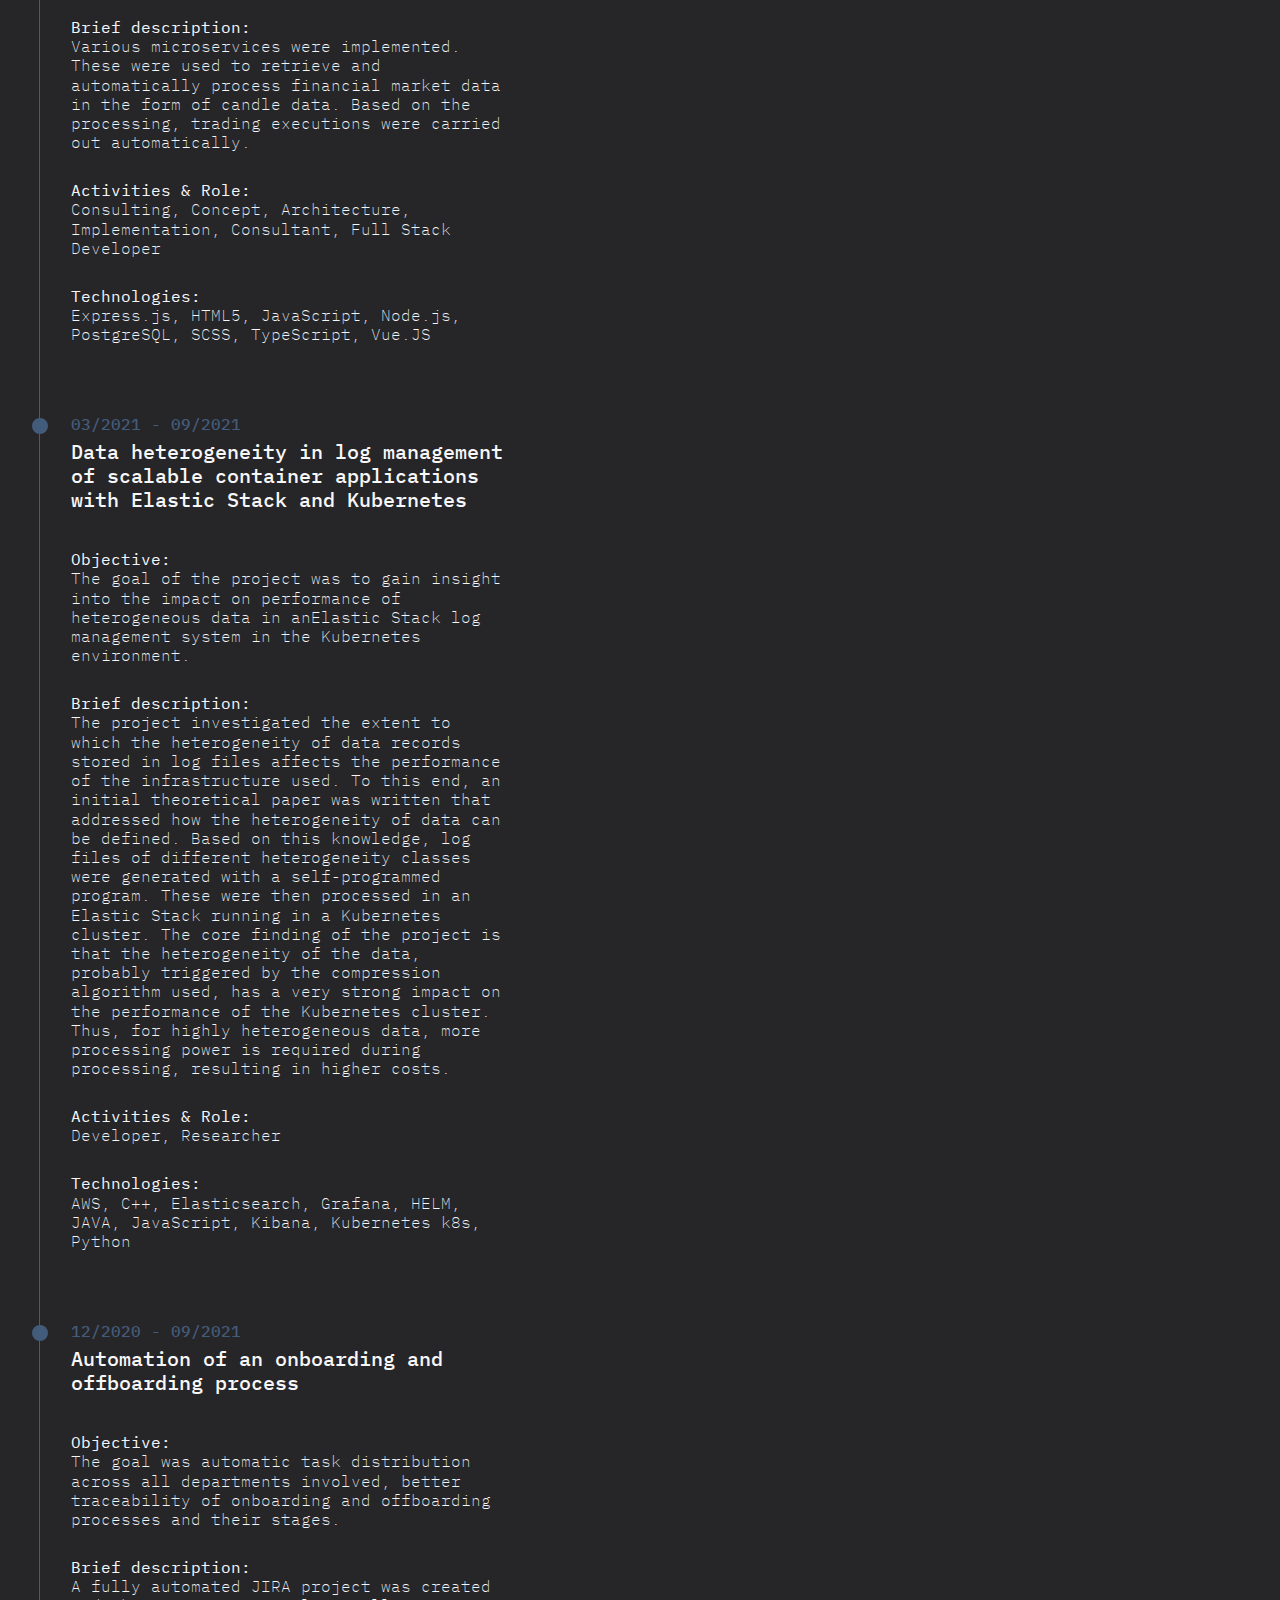
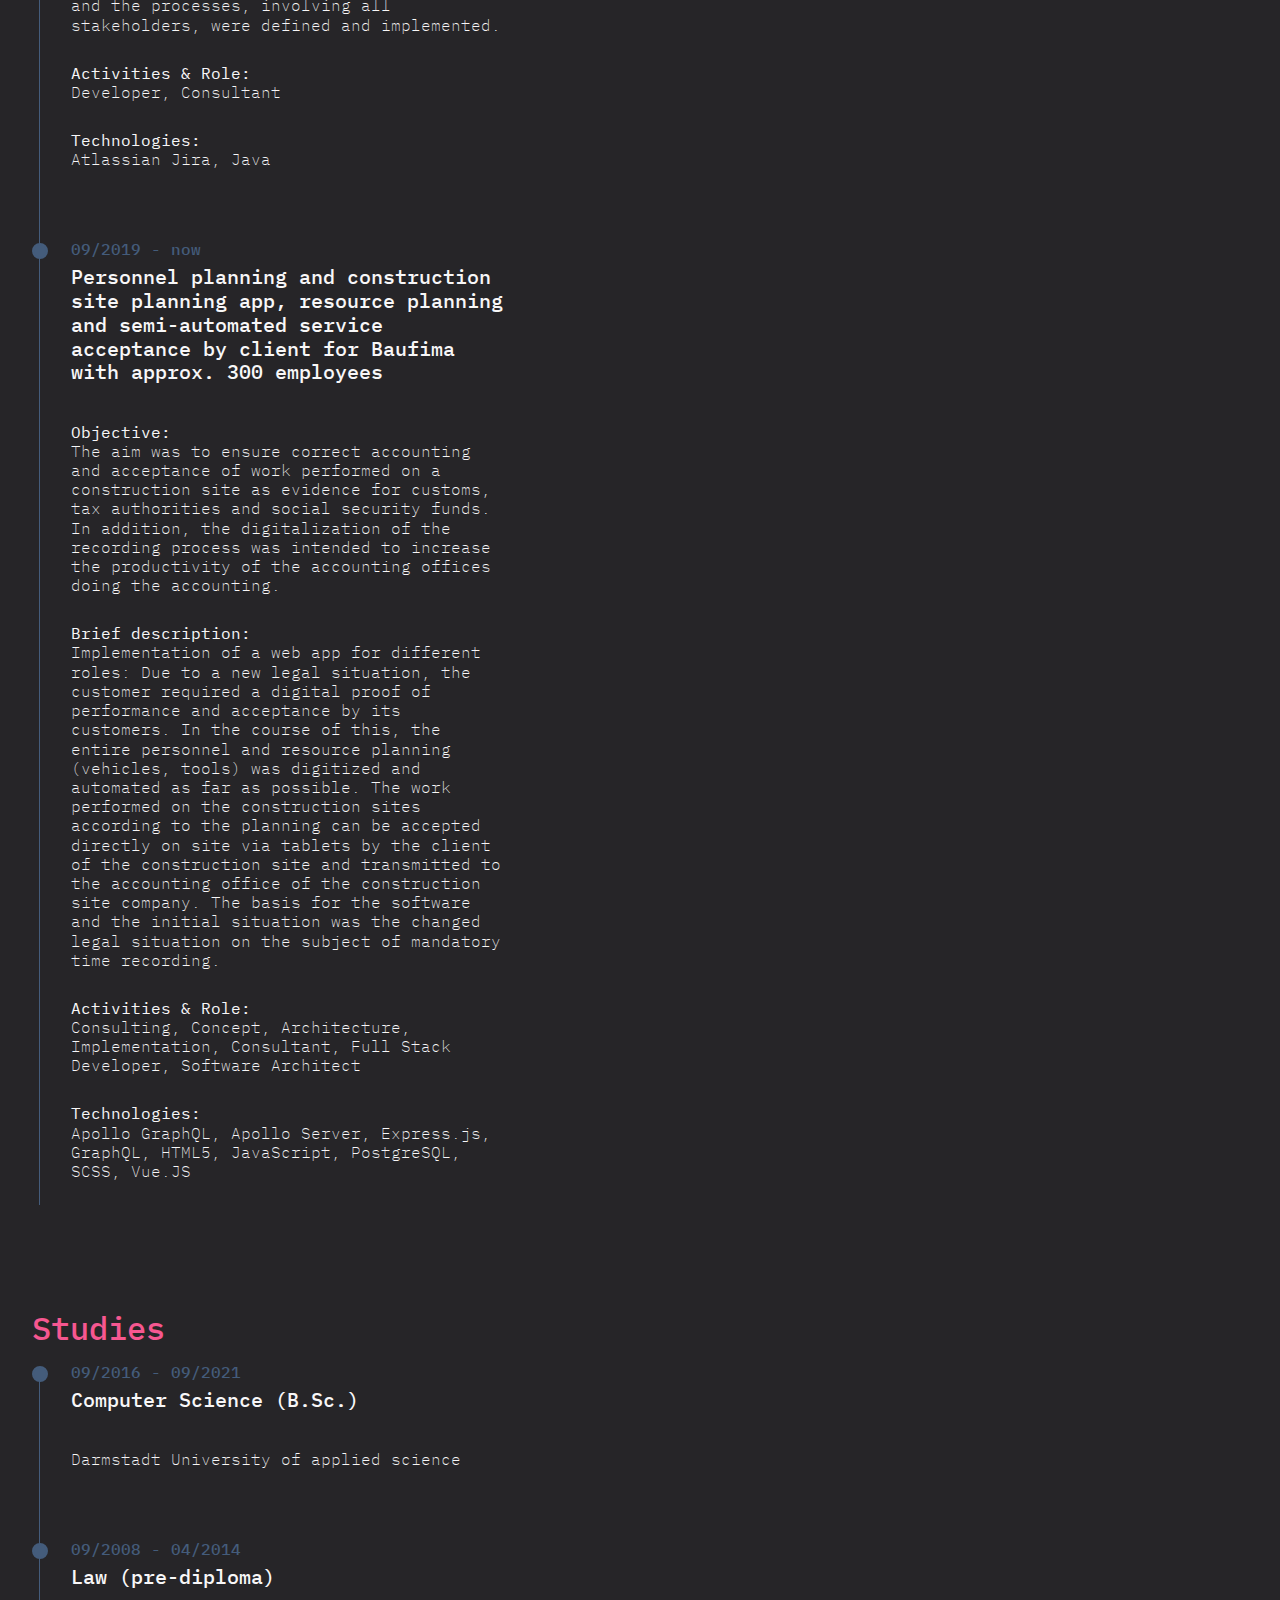
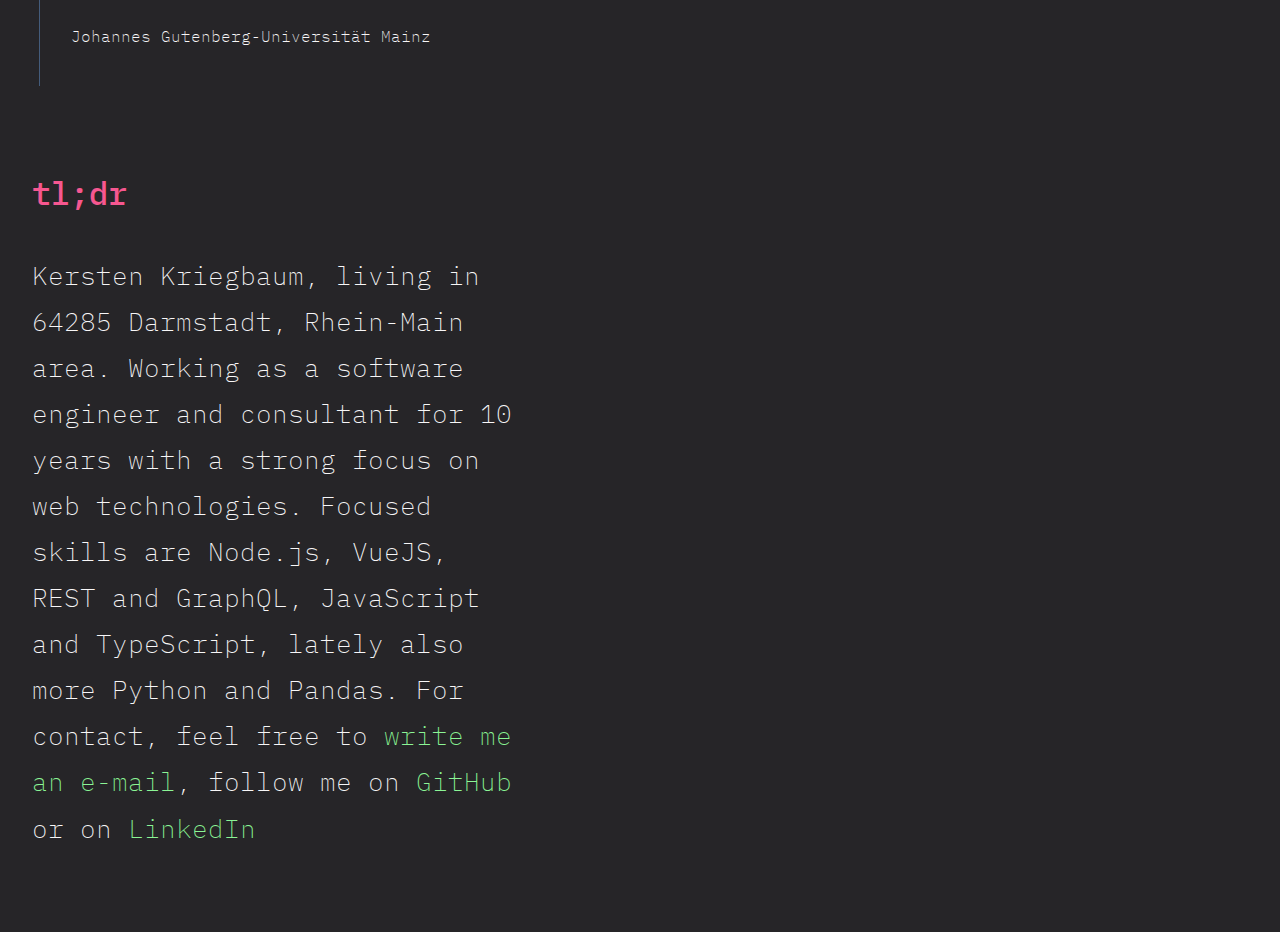
==== commit 7e9eb251: "refactor: complete redesign" ====
--- a/index.html
+++ b/index.html
@@ -1,354 +1,388 @@
 <!DOCTYPE html>
 <html lang="en">
-
-<head>
-  <script>
-    window.dataLayer = window.dataLayer || [];
-
-    function gtag() {
-      dataLayer.push(arguments);
-    }
-    gtag('js', new Date());
-
-    gtag('config', 'UA-136624659-1', {
-      'anonymize_ip': true
-    });
-
-  </script>
-  <!-- Basic Page Needs
-  –––––––––––––––––––––––––––––––––––––––––––––––––– -->
-  <meta charset="utf-8">
-  <title>BadMomber IT - Kersten Kriegbaum - Consultant - Developer - SEO</title>
-  <meta name="description" content="">
-  <meta name="author" content="">
-
-  <!-- Mobile Specific Metas
-  –––––––––––––––––––––––––––––––––––––––––––––––––– -->
-  <meta name="viewport" content="width=device-width, initial-scale=1">
-
-  <!-- jQuery
-  –––––––––––––––––––––––––––––––––––––––––––––––––– -->
-  <script src="https://code.jquery.com/jquery-1.11.3.min.js"></script>
-  <script src="js/enllax/jquery.enllax.min.js"></script>
-
-  <!-- JavaScript
-  –––––––––––––––––––––––––––––––––––––––––––––––––– -->
-  <script async
-    src="https://www.googletagmanager.com/gtag/js?id=UA-136624659-1"></script>
-  <script language="javascript" type="text/javascript"
-    src="js/cookieconsent.js"></script>
-  <script language="javascript" type="text/javascript"
-    src="js/bootstrap/bootstrap.min.js"></script>
-  <script language="javascript" type="text/javascript" src="js/site.js">
-  </script>
-
-  <!-- CSS
-  –––––––––––––––––––––––––––––––––––––––––––––––––– -->
-  <link rel="stylesheet" type="text/css" href="css/cookieconsent.min.css" />
-  <link rel="stylesheet" type="text/css" href="css/custom.css">
-
-  <!-- Favicon
-  –––––––––––––––––––––––––––––––––––––––––––––––––– -->
-  <link rel="icon" type="image/png" href="images/favicon.png">
-  <link rel="stylesheet"
-    href="https://use.fontawesome.com/releases/v5.7.2/css/all.css"
-    integrity="sha384-fnmOCqbTlWIlj8LyTjo7mOUStjsKC4pOpQbqyi7RrhN7udi9RwhKkMHpvLbHG9Sr"
-    crossorigin="anonymous">
-</head>
-
-<body>
-  <!-- Menu
-  –––––––––––––––––––––––––––––––––––––––––––––––––– -->
-  <div data-enllax-ratio="1" class="banner parallax-container" id="home">
-    <div class="banner-overlay"></div>
-    <div data-enllax-ratio=".8" class="banner">
-      <h1>Kersten Kriegbaum <br><span>Digital Consultant, SEO & Software
-          Developer</span></h1>
-    </div>
-    <div><span id="scroll-down"><i class="fas fa-chevron-down fa-2x"></i></span>
-    </div>
-  </div>
-
-  <div class="button_container navbar toggle">
-    <span class="top"></span>
-    <span class="middle"></span>
-    <span class="bottom"></span>
-  </div>
-
-  <div class="overlay" id="overlay">
-    <nav class="overlay-menu">
-      <ul>
-        <li><a class="toggle" href="#home">Home</a></li>
-        <li><a class="toggle" href="#about">Hello</a></li>
-        <li><a class="toggle" href="#personal">Personal</a></li>
-        <li><a class="toggle" href="#clients">Clients & Projects</a></li>
-        <li><a class="toggle" href="#skills">Skills</a></li>
-        <li><a class="toggle" href="#contact">Contact</a></li>
-      </ul>
-    </nav>
-  </div>
-
-
-  <!-- Primary Page Layout
-  –––––––––––––––––––––––––––––––––––––––––––––––––– -->
-
-  <div class="container-fluid" id="about">
-    <div class="row justify-content-center">
-      <div class="col-xl-6 col-lg-6 col-md-8 col-sm-12">
-        <h2>Hi there.</h2>
-        <p><strong>I'm Kersten.</strong></p>
-        <p>I live in the digital city of Darmstadt and work as a consultant and
-          developer with over 4 years of professional
-          <a href="#skills">experience</a>.</p>
-        <p>I work as a freelancer and spin-off partner for various companies and
-          agencies.</p>
-        <p>I advise my <a href="#clients">clients</a> exclusively for their own
-          benefit and always
-          consider all options.</p>
-        <p>I love to use my knowledge and experience for new projects - but the
-          real attraction for me is to always learn new things and to face the
-          individual challenges of each new project.</p>
-        <p>My focus is clearly on web development, the rapidly evolving
-          technology in this area demands everything from developers, who stops,
-          quickly loses the connection. I have specialized in NodeJS and its
-          ecosystem, I have recently found great favor with VueJS and Nuxt.</p>
-        <p>Nevertheless (or just because of that?) I always look beyond the end
-          of
-          my nose, keep an eye on new technologies and try to take a holistic
-          approach to projects, to think along with everything that could have
-          an
-          influence on the result.</p>
+  <head>
+    <!-- Basic Page Needs
+  –––––––––––––––––––––––––––––––––––––––––––––––––– -->
+    <meta charset="utf-8" />
+    <title>
+      BadMomber IT - Kersten Kriegbaum - Consultant - Full Stack Developer
+    </title>
+    <meta name="description" content="" />
+    <meta name="author" content="" />
+
+    <!-- Mobile Specific Metas
+  –––––––––––––––––––––––––––––––––––––––––––––––––– -->
+    <meta name="viewport" content="width=device-width, initial-scale=1" />
+
+    <!-- JavaScript
+  –––––––––––––––––––––––––––––––––––––––––––––––––– -->
+    <script
+      language="javascript"
+      type="text/javascript"
+      src="js/site.js"
+    ></script>
+
+    <!-- CSS
+  –––––––––––––––––––––––––––––––––––––––––––––––––– -->
+    <link rel="stylesheet" type="text/css" href="css/custom.css" />
+
+    <!-- Favicon
+  –––––––––––––––––––––––––––––––––––––––––––––––––– -->
+    <link rel="icon" type="image/png" href="images/favicon.png" />
+    <link
+      rel="stylesheet"
+      href="https://use.fontawesome.com/releases/v5.7.2/css/all.css"
+      integrity="sha384-fnmOCqbTlWIlj8LyTjo7mOUStjsKC4pOpQbqyi7RrhN7udi9RwhKkMHpvLbHG9Sr"
+      crossorigin="anonymous"
+    />
+  </head>
+
+  <body>
+    <!-- Primary Page Layout
+  –––––––––––––––––––––––––––––––––––––––––––––––––– -->
+
+    <div class="container-fluid" id="about">
+      <div class="row">
+        <div class="col-xl-5 col-lg-6 col-md-8 col-sm-12">
+          <h1 class="two">
+            Kersten Kriegbaum<br />
+            <span class="smaller"
+              >Full Stack Developer & Digital Consultant</span
+            >
+          </h1>
+          <p class="rem10 weight400">
+            I am Kersten, a fullstack developer & consultant from the digital
+            city of Darmstadt with over 7 years of professional experience. At
+            the moment I work as an employee for a middle sized consulting and
+            software developing company and as a spin-off partner for various
+            companies.
+          </p>
+          <p class="rem10 weight400">
+            I am most experienced in web development, mostly working in the
+            backend with javascript, typescript, various front end technologies
+            like Vue, Svelte and Angular. I have a lot of experience in
+            programming REST interfaces and working with GraphQL. In the near
+            past I have also implemented some data processing projects using
+            Python and frameworks like Pandas. For more detailed information and
+            an overview about my projects, please check the details below.<!-- or
+            download my resume. -->
+          </p>
+        </div>
       </div>
     </div>
-  </div>
-  <div class="container" id="personal">
-    <div class="row justify-content-center">
-      <div class="col-xl-8 col-lg-8 col-md-10 col-sm-12">
-        <h2>About my person</h2>
-        <table>
-          <tbody>
-            <tr>
-              <td>Name</td>
-              <td>Kersten Kriegbaum</td>
-            </tr>
-            <tr>
-              <td>Age</td>
-              <td>33</td>
-            </tr>
-            <tr>
-              <td>Hometown</td>
-              <td>Darmstadt</td>
-            </tr>
-            <tr>
-              <td>Studies</td>
-              <td>Computer science<br>(Hochschule Darmstadt - University of
-                applied
-                science)<br><br>
-                Law<br>(Johannes Gutenberg University Mainz)
-              </td>
-            </tr>
-          </tbody>
-        </table>
+
+    <div class="container-fluid">
+      <div class="row">
+        <div class="col-xl-5 col-lg-6 col-md-8 col-sm-12" id="projects">
+          <h2>Projects & work</h2>
+          <div class="timeline-block">
+            <div class="marker"></div>
+            <div class="timeline-content">
+              <h3>
+                <span class="time">10/2022 - now</span><br />Digitization of a
+                business process of a statutory health insurance company
+              </h3>
+              <p>
+                <b>Objective:</b><br />
+                The project objective is to implement the legal requirements for
+                communication in the medical sector (KIM) in the area of
+                rehabilitation. In addition, the business process was to be
+                partially automated in the course of this.
+              </p>
+              <p>
+                <b>Brief description:</b><br />
+                The reason for the project was the change in the legal situation
+                regarding communication in the medical sector (KIM). The
+                business process of a hospital follow-up rehab, the associated
+                data exchange of all parties involved (hospital, insurance
+                company) and the processing of applications should be digitized
+                and implemented in accordance with the legal requirements. In
+                addition, some steps in the process have been automated in order
+                to reduce the workload of clerks and cut processing costs.
+              </p>
+              <p>
+                <b>Activities & Role:</b><br />
+                Java Backend Developer
+              </p>
+              <p>
+                <b>Technologies:</b><br />
+                Hibernate, IBM DB2, JAVA, Java Batch JSR, Spring, Spring Webflow
+              </p>
+            </div>
+          </div>
+
+          <div class="timeline-block">
+            <div class="marker"></div>
+            <div class="timeline-content">
+              <h3>
+                <span class="time">09/2022 - now</span><br />Analysis tool for
+                financial markets
+              </h3>
+              <p>
+                <b>Objective:</b><br />
+                The objective was to gain knowledge about the probability of
+                future market movements, e.g. to identify price levels that are
+                unlikely to be exceeded or undershot. Furthermore, it was an
+                objective to estimate the certainty of these forecasts.
+              </p>
+              <p>
+                <b>Brief description:</b><br />
+                A platform was implemented that retrieves various financial
+                market data and creates simple machine learning models to gain
+                insights into financial market movements. The basis of the
+                analysis is the technical chart analysis, which is based on a
+                candlestick chart. It does not matter which financial instrument
+                the candlestick chart is based on. All possible financial
+                instruments can be analyzed (shares, derivatives, currencies).
+              </p>
+              <p>
+                <b>Activities & Role:</b><br />
+                Conception, Implementation, Full Stack Developer, Software
+                Architect
+              </p>
+              <p>
+                <b>Technologies:</b><br />
+                NumPy, Pandas, PostgreSQL, Python, SciKit-Learn
+              </p>
+            </div>
+          </div>
+
+          <div class="timeline-block">
+            <div class="marker"></div>
+            <div class="timeline-content">
+              <h3>
+                <span class="time">09/2020 - 06/2022</span><br />Voting app for
+                competitive events
+              </h3>
+              <p>
+                <b>Objective:</b><br />
+                The Objective was to provide a simple platform to conduct
+                audience voting at various competitions.
+              </p>
+              <p>
+                <b>Brief description:</b><br />
+                A web app was completely redesigned and implemented to allow the
+                public to vote via their own smartphones during or after a
+                competition. Examples would be the election of a player of the
+                game. The app can be freely configured in its parameters.
+              </p>
+              <p>
+                <b>Activities & Role:</b><br />
+                Consulting, Concept, Architecture, Implementation, Consultant,
+                Full Stack Developer, Software Architect
+              </p>
+              <p>
+                <b>Technologies:</b><br />
+                Apollo GraphQL, Apollo Server, Express.js, GraphQL, JavaScript,
+                Node.js, PostgreSQL, Vue.JS, Knex
+              </p>
+            </div>
+          </div>
+
+          <div class="timeline-block">
+            <div class="marker"></div>
+            <div class="timeline-content">
+              <h3>
+                <span class="time">09/2021 - 09/2022</span><br />Financial
+                market analysis platform with automatic trade execution
+              </h3>
+              <p>
+                <b>Objective:</b><br />
+                The objective was to gain knowledge about market movements and
+                automated trade execution.
+              </p>
+              <p>
+                <b>Brief description:</b><br />
+                Various microservices were implemented. These were used to
+                retrieve and automatically process financial market data in the
+                form of candle data. Based on the processing, trading executions
+                were carried out automatically.
+              </p>
+              <p>
+                <b>Activities & Role:</b><br />
+                Consulting, Concept, Architecture, Implementation, Consultant,
+                Full Stack Developer
+              </p>
+              <p>
+                <b>Technologies:</b><br />
+                Express.js, HTML5, JavaScript, Node.js, PostgreSQL, SCSS,
+                TypeScript, Vue.JS
+              </p>
+            </div>
+          </div>
+
+          <div class="timeline-block">
+            <div class="marker"></div>
+            <div class="timeline-content">
+              <h3>
+                <span class="time">03/2021 - 09/2021</span><br />Data
+                heterogeneity in log management of scalable container
+                applications with Elastic Stack and Kubernetes
+              </h3>
+              <p>
+                <b>Objective:</b><br />
+                The goal of the project was to gain insight into the impact on
+                performance of heterogeneous data in anElastic Stack log
+                management system in the Kubernetes environment.
+              </p>
+              <p>
+                <b>Brief description:</b><br />
+                The project investigated the extent to which the heterogeneity
+                of data records stored in log files affects the performance of
+                the infrastructure used. To this end, an initial theoretical
+                paper was written that addressed how the heterogeneity of data
+                can be defined. Based on this knowledge, log files of different
+                heterogeneity classes were generated with a self-programmed
+                program. These were then processed in an Elastic Stack running
+                in a Kubernetes cluster. The core finding of the project is that
+                the heterogeneity of the data, probably triggered by the
+                compression algorithm used, has a very strong impact on the
+                performance of the Kubernetes cluster. Thus, for highly
+                heterogeneous data, more processing power is required during
+                processing, resulting in higher costs.
+              </p>
+              <p>
+                <b>Activities & Role:</b><br />
+                Developer, Researcher
+              </p>
+              <p>
+                <b>Technologies:</b><br />
+                AWS, C++, Elasticsearch, Grafana, HELM, JAVA, JavaScript,
+                Kibana, Kubernetes k8s, Python
+              </p>
+            </div>
+          </div>
+
+          <div class="timeline-block">
+            <div class="marker"></div>
+            <div class="timeline-content">
+              <h3>
+                <span class="time">12/2020 - 09/2021</span><br />Automation of
+                an onboarding and offboarding process
+              </h3>
+              <p>
+                <b>Objective:</b><br />
+                The goal was automatic task distribution across all departments
+                involved, better traceability of onboarding and offboarding
+                processes and their stages.
+              </p>
+              <p>
+                <b>Brief description:</b><br />
+                A fully automated JIRA project was created and the processes,
+                involving all stakeholders, were defined and implemented.
+              </p>
+              <p>
+                <b>Activities & Role:</b><br />
+                Developer, Consultant
+              </p>
+              <p>
+                <b>Technologies:</b><br />
+                Atlassian Jira, Java
+              </p>
+            </div>
+          </div>
+
+          <div class="timeline-block">
+            <div class="marker"></div>
+            <div class="timeline-content">
+              <h3>
+                <span class="time">09/2019 - now</span><br />Personnel planning
+                and construction site planning app, resource planning and
+                semi-automated service acceptance by client for Baufima with
+                approx. 300 employees
+              </h3>
+              <p>
+                <b>Objective:</b><br />
+                The aim was to ensure correct accounting and acceptance of work
+                performed on a construction site as evidence for customs, tax
+                authorities and social security funds. In addition, the
+                digitalization of the recording process was intended to increase
+                the productivity of the accounting offices doing the accounting.
+              </p>
+              <p>
+                <b>Brief description:</b><br />
+                Implementation of a web app for different roles: Due to a new
+                legal situation, the customer required a digital proof of
+                performance and acceptance by its customers. In the course of
+                this, the entire personnel and resource planning (vehicles,
+                tools) was digitized and automated as far as possible. The work
+                performed on the construction sites according to the planning
+                can be accepted directly on site via tablets by the client of
+                the construction site and transmitted to the accounting office
+                of the construction site company. The basis for the software and
+                the initial situation was the changed legal situation on the
+                subject of mandatory time recording.
+              </p>
+              <p>
+                <b>Activities & Role:</b><br />
+                Consulting, Concept, Architecture, Implementation, Consultant,
+                Full Stack Developer, Software Architect
+              </p>
+              <p>
+                <b>Technologies:</b><br />
+                Apollo GraphQL, Apollo Server, Express.js, GraphQL, HTML5,
+                JavaScript, PostgreSQL, SCSS, Vue.JS
+              </p>
+            </div>
+          </div>
+        </div>
       </div>
     </div>
-  </div>
-
-
-  <div class="container-fluid light-bg" id="clients">
-    <div class="row justify-content-around">
-      <div class="col-xl-8 col-lg-8 col-md-12 col-sm-12">
-        <h2>Selected clients</h2>
+
+    <div class="container-fluid">
+      <div class="row">
+        <div class="col-xl-5 col-lg-6 col-md-8 col-sm-12" id="studies">
+          <h2>Studies</h2>
+          <div class="timeline-block">
+            <div class="marker"></div>
+            <div class="timeline-content">
+              <h3>
+                <span class="time">09/2016 - 09/2021</span><br />Computer
+                Science (B.Sc.)
+              </h3>
+              <p>Darmstadt University of applied science</p>
+            </div>
+          </div>
+
+          <div class="timeline-block">
+            <div class="marker"></div>
+            <div class="timeline-content">
+              <h3>
+                <span class="time">09/2008 - 04/2014</span><br />Law
+                (pre-diploma)
+              </h3>
+              <p>Johannes Gutenberg-Universität Mainz</p>
+            </div>
+          </div>
+        </div>
       </div>
     </div>
 
-    <div class="row justify-content-around">
-      <a id="psmw" href="https://www.psmw.de" target="_blank" class="col-xl-7 col-lg-7 col-md-10 col-sm-10 client">
-        <span>PSM&W
-          Kommunikation</span>
-        <!--<img class="kundenlogo" id="logo-psmw" src="images/logo-psmw.jpg" />-->
-      </a>
-      <a id="heimatstore" href="https://heimatstore.com" target="_blank"
-        class="col-xl-4 col-lg-4 col-md-10 col-sm-10 client">
-        <span>Heimatstore</a>
-      <!--<img class="kundenlogo" id="logo-heimatstore" src="images/logo-heimatstore.jpg" />-->
-      </a>
-    </div>
-    <div class="row justify-content-around">
-    <a id="hgc" href="http://herrngarten.cafe" target="_blank" class="col-xl-4 col-lg-4 col-md-10 col-sm-10 client">
-        <span>Herrngartencafe</span>
-        <!--<img class="kundenlogo" id="logo-herrngarten" src="images/logo-herrngarten-cafe.jpg"
-            />-->
-      </a>
-    <a id="dubbelspaeth" href="https://www.dubbelspaeth.de/" target="_blank"
-        class="col-xl-7 col-lg-7 col-md-10 col-sm-10 client">
-        <span>Dubbel
-          & Spaeth</span>
-        <!--<img class="kundenlogo" id="logo-baehr" src="images/logo-kanzlei-baehr.jpg" />-->
-      </a>
-  </div>
-  </div>
-
-  <div class="container-fluid " id="projects">
-    <div class="row justify-content-around">
-      <div class="col-xl-8 col-lg-8 col-md-12 col-sm-12">
-        <h2>Selected projects</h2>
+    <div class="container-fluid footer">
+      <div class="row">
+        <div class="col-xl-5 col-lg-6 col-md-8 col-sm-12">
+          <h2>tl;dr</h2>
+          <p>
+            Kersten Kriegbaum, living in 64285 Darmstadt, Rhein-Main area.
+            Working as a software engineer and consultant for
+            <span id="xp">7</span> years with a strong focus on web
+            technologies. Focused skills are Node.js, VueJS, REST and GraphQL,
+            JavaScript and TypeScript, lately also more Python and Pandas. For
+            contact, feel free to
+            <a href="mailto:kersten@badmomber.com">write me an e-mail</a>,
+            follow me on
+            <a href="https://github.com/BadMomber" target="_blank">GitHub</a> or
+            on
+            <a
+              href="https://www.linkedin.com/in/kersten-kriegbaum-382859152/"
+              target="_blank"
+              >LinkedIn</a
+            >
+          </p>
+        </div>
       </div>
     </div>
-
-    <div class="row justify-content-around">
-      <a id="shopifymultiapp" href="https://github.com/BadMomber/Grocerylist" target="_blank"
-        class="col-xl-9 col-lg-9 col-md-12 col-sm-12 project">
-        <span>Grocerylist</span>
-        <!--<img class="kundenlogo" id="logo-baehr" src="images/logo-kanzlei-baehr.jpg" />-->
-      </a>
-    </div>
-
-    <div class="row justify-content-around">
-      <a id="missprintable" href="https://missprintable.de/" target="_blank"
-        class="col-xl-3 col-lg-3 col-md-3 col-sm-8 project">
-        <span>miss printable</span>
-        <!--<img class="kundenlogo" id="logo-baehr" src="images/logo-kanzlei-baehr.jpg" />-->
-      </a>
-    </div>
-
-    <div class="row justify-content-around">
-      <a id="nichefragrances" href="https://nichefragrances.de" target="_blank"
-        class="col-xl-3 col-lg-3 col-md-3 col-sm-8 project">
-        <span>Niche Fragrances</span>
-        <!--<img class="kundenlogo" id="logo-baehr" src="images/logo-kanzlei-baehr.jpg" />-->
-      </a>
-      <a id="keywordfiltertool" href="https://github.com/BadMomber/keyword-filter-tool" target="_blank"
-        class="col-xl-3 col-lg-3 col-md-3 col-sm-8 project">
-        <span>Keyword Data Filter Tool</span>
-        <!--<img class="kundenlogo" id="logo-baehr" src="images/logo-kanzlei-baehr.jpg" />-->
-      </a>
-      <a id="shopifymultiapp" href="https://github.com/BadMomber/shopify-multiapp/" target="_blank"
-        class="col-xl-3 col-lg-3 col-md-3 col-sm-8 project">
-        <span>Shopify Multi Purpose App</span>
-        <!--<img class="kundenlogo" id="logo-baehr" src="images/logo-kanzlei-baehr.jpg" />-->
-      </a>
-    </div>
-
-    <div class="row justify-content-around">
-      <a id="badmombercom" href="https://github.com/BadMomber/badmomber.com" target="_blank"
-        class="col-xl-3 col-lg-3 col-md-3 col-sm-8 project">
-        <span>badmomber.com</span>
-        <!--<img class="kundenlogo" id="logo-baehr" src="images/logo-kanzlei-baehr.jpg" />-->
-      </a>
-    </div>
-  </div>
-
-  <div class="container" id="skills">
-    <div class="row justify-content-center">
-      <div class="col-xl-8 col-lg-8 col-md-10 col-sm-12">
-        <h2>Tools & Technical Skills</h2>
-        <table>
-          <tbody>
-            <tr>
-              <td>Languages</td>
-              <td>German (mother
-                tongue)<br />English
-                (C1)<br /><br />JavaScript<br />TypeScript<br />C++<br />PHP<br />HTML<br />SCSS/SASS<br />CSS<br />SQL<br />MongoDB<br />liquid
-                (Shopify)</td>
-            </tr>
-            <tr>
-              <td>Frameworks, libraries, platforms & boilerplates</td>
-              <td>
-                NodeJS<br />ExpressJS<br />VueJS<br />Nuxt<br />Mongoose<br />PostgreSQL<br />jQuery<br />Angular<br />Bootstrap<br />ReactJS
-              </td>
-            </tr>
-            <tr>
-              <td>CMS</td>
-              <td>Shopify<br />Wordpress<br />Silverstripe</td>
-            </tr>
-            <tr>
-              <td>Tools</td>
-              <td>Photoshop<br />GIT<br />Google Webmaster Tools</td>
-            </tr>
-            <tr>
-              <td>Paradigms</td>
-              <td>Responsive Design<br />Agile (Scrum)</td>
-            </tr>
-            <tr>
-              <td>Online Marketing</td>
-              <td>SEO/SEA (Google Webmaster
-                Tools)<br />Facebook/Instagram Marketing</td>
-            </tr>
-            <tr>
-              <td>Technical interests</td>
-              <td>Blockchain technologie<br />Artificial intelligence</td>
-            </tr>
-            <tr>
-              <td>Non-technical interests</td>
-              <td>
-                Astrophysics<br>Particle physics<br>Brain research<br>Philosophy<br>Economy<br>Politics</td>
-            </tr>
-          </tbody>
-        </table>
-      </div>
-    </div>
-  </div>
-
-  <div class="container" id="contact">
-    <div class="row justify-content-center">
-      <div class="col-xl-8 col-lg-8 col-md-8 col-sm-12">
-        <h2>Get in contact</h2>
-        <form method="POST" name="contact-form" action="form-to-email.php">
-          <div class="form-group">
-            <label for="firstname">First Name</label>
-            <input type="text" class="form-control form-control-lg border-primary border-primary" id="firstname"
-              placeholder="First Name" name="firstname">
-          </div>
-            <div class="form-group">
-              <label for="lastname">Last Name</label>
-              <input type="text" class="form-control form-control-lg border-primary" id="lastname" placeholder="Last Name"
-              name="lastname">
-          </div>
-              <div class="form-group">
-                <label for="email">E-Mail</label>
-                <input type="email" class="form-control form-control-lg border-primary" id="email"
-              placeholder="name@example.com" name="email">
-          </div>
-                <div class="form-group">
-                  <label for="message">Message</label>
-                  <textarea type="text" class="form-control form-control-lg border-primary" id="message"
-              placeholder="Type your message here..." name="message"></textarea>
-                </div>
-                <button type="submit" value="Submit" class="pure-button pure-button-primary fuller-button-primary primary">
-            Send message
-          </button>
-        </form>
-      </div>
-    </div>
-  </div>
-
-
-  <div class="container-fluid footer">
-    <div class="row justify-content-center">
-      <div class="col-xl-4 col-lg-4 col-md-12 col-sm-12">
-        <h3>Kersten Kriegbaum</h3>
-        <p>Bruchwiesenstraße 6</p>
-        <p>64285 Darmstadt</p>
-      </div>
-      <div class="col-xl-4 col-lg-4 col-md-12 col-sm-12">
-        <h3>E-Mail</h3>
-        <p><a href="mailto:kersten@badmomber.com">kersten@badmomber.com</a></p>
-      </div>
-      <div class="col-xl-4 col-lg-8 col-md-12 col-sm-12">
-        <h3>Social</h3>
-        <p>
-          <a href="https://www.linkedin.com/in/kersten-kriegbaum-382859152/" target="_blank">LinkedIn</a>
-        </p>
-        <p>
-          <a href="https://www.xing.com/profile/Kersten_Kriegbaum" target="_blank">Xing</a>
-        </p>
-        <p><a href="https://github.com/BadMomber" target="_blank">GitHub</a></p>
-      </div>
-    </div>
-  </div>
-
-  <!--<button onclick="topFunction()" id="myBtn" title="Go to top">Back to top</button>-->
-
-  <!-- End Document
+    <!-- End Document
       –––––––––––––––––––––––––––––––––––––––––––––––––– -->
-</body>
+  </body>
+</html>
--- a/css/custom.css
+++ b/css/custom.css
@@ -1 +1,695 @@
-@import url(bootstrap/bootstrap-reboot.min.css);@import url(bootstrap/bootstrap-grid.min.css);@import url(bootstrap/bootstrap.min.css);@keyframes move-y{0%{color:#D8D2D7;opacity:0.1}50%{opacity:1}100%{color:#f55d08;opacity:0.1}}@keyframes fadein{from{opacity:0}to{opacity:1}}@-moz-keyframes fadein{from{opacity:0}to{opacity:1}}@-webkit-keyframes fadein{from{opacity:0}to{opacity:1}}@keyframes fadeInRight{0%{opacity:0;left:20%}100%{opacity:1;left:0}}@-ms-keyframes fadein{from{opacity:0}to{opacity:1}}@-o-keyframes fadein{from{opacity:0}to{opacity:1}}body,*{font-family:-apple-system, BlinkMacSystemFont, "Segoe UI", Roboto, Helvetica, Arial, sans-serif, "Apple Color Emoji", "Segoe UI Emoji", "Segoe UI Symbol";-webkit-font-smoothing:antialiased;-moz-osx-font-smoothing:grayscale}body{font-size:1.6rem;font-weight:200;color:#d3cbbd;background-color:#27252D}h1,h2,h3,h4,h5,h6{color:#f55d08;text-align:center}h1:first-child,h2:first-child,h3:first-child,h4:first-child,h5:first-child,h6:first-child{margin-top:0 !important}h1{margin-top:4rem}h2{margin-top:3.5rem}h3{margin-top:3rem}h4{margin-top:2.5rem}h5{margin-top:2rem}h6{margin-top:1.5rem}p{color:#D8D2D7;text-align:left;margin-top:2.5rem;line-height:1.8;letter-spacing:0.05}a{color:#585a80;transition:.4s}a:hover{color:#585a80;transition:.2s;text-decoration:none;border-bottom:2px solid #585a80}table,form{margin-top:2.5rem}tr{margin:1rem 0}td{vertical-align:middle;width:50%;text-align:left;padding-bottom:2rem;padding-top:2rem}td:first-child{text-align:right;padding-right:2rem}td:last-child{padding-left:2rem;border-left:1px solid #D8D2D7}.footer *{text-align:center}#clients h2,#projects h2{margin-bottom:3.5rem}#clients .client,#clients .project,#projects .client,#projects .project{color:#D8D2D7;padding:4rem 2rem;text-align:center;transition:0.4s;background-color:#191717}#clients .client:hover,#clients .project:hover,#projects .client:hover,#projects .project:hover{text-decoration:none;transition:0.4s;transform:scale(1.2);color:#f55d08;border-bottom:none}#clients .client span,#clients .project span,#projects .client span,#projects .project span{text-align:center;text-decoration:none;line-height:1}#clients .project,#projects .project{background-color:#D8D2D7;color:#27252D}.light-bg{background-color:#D8D2D7}.form-control{border-radius:0;border:0px solid #f55d08;background-color:#3d3a46;transition:0.2s}.form-control:focus{background-color:#4b4857;border:1px solid #f55d08;color:#c0b7bf;box-shadow:none}textarea.form-control{height:200px}button{margin:2rem auto}.pure-button{text-align:center}.fuller-button{width:100%;color:#f55d08;background:none;border-radius:0;padding:1.2em 5em;letter-spacing:0.35em;font-size:0.7em;transition:background-color 0.3s, box-shadow 0.3s, color 0.3s}.fuller-button:hover{cursor:pointer}.fuller-button.white{box-shadow:inset 0 0 0.8em #bd4b4880,0 0 0.8em #bd4b4880;border:#f55d08 solid 2px}.fuller-button.white:hover{color:#D8D2D7;background-color:#f55d08;box-shadow:inset 0 0 0 #bd4b4880,0 0 1.2em #bd4b4880}.about{padding:0;text-align:center;color:#d3cbbd;background:#27252D}.container,.container-fluid{padding:6rem 2rem}.banner{position:relative;top:0;right:0;left:0;height:100vh;background-image:url("../images/banner/__space.jpeg");background-repeat:no-repeat;background-attachment:fixed;background-position:center;background-size:cover}.banner .banner-overlay{position:absolute;z-index:100;top:0;right:0;bottom:0;left:0;background-color:rgba(0,0,0,0.9)}.banner h1{font-size:5rem;font-weight:600;position:absolute;top:50%;left:50%;transform:translate(-50%, -50%);z-index:200;text-align:center;text-transform:none}.banner h1 span{font-weight:300;color:#D8D2D7;font-size:1.8rem;text-transform:none}.banner #scroll-down{position:absolute;bottom:10%;left:50%;transform:translateX(-50%);z-index:999;opacity:0;animation-name:move-y;animation-duration:4s;animation-iteration-count:infinite}.banner #scroll-down:hover{cursor:pointer;color:#f55d08}.row{margin-top:2rem;margin-bottom:2rem}#about{-webkit-box-shadow:0px -20px 20px 15px #000;-moz-box-shadow:0px -20px 20px 15px #000;box-shadow:0px -20px 20px 15px #000}.cc-window{display:none !important;position:fixed !important;bottom:20px !important;right:20px !important}.cc-window .cc-link{display:none !important}.cc-window .cc-btn{margin-top:2rem !important}.button_container{position:fixed;top:4%;right:4%;height:1.8rem;width:2rem;cursor:pointer;z-index:100;transition:opacity 0.25s ease;z-index:4000}.button_container:hover{opacity:0.7}.button_container.active .top{transform:translateY(11px) translateX(0) rotate(45deg);background:#585a80}.button_container.active .middle{opacity:0;background:#585a80}.button_container.active .bottom{transform:translateY(-11px) translateX(0) rotate(-45deg);background:#585a80}.button_container span{background:#f55d08;border:none;height:5px;width:100%;position:absolute;top:0;left:0;transition:all 0.35s ease;cursor:pointer}.button_container span:nth-of-type(2){top:11px}.button_container span:nth-of-type(3){top:22px}.overlay{position:fixed;background:#27252D;top:0;left:0;width:100%;height:100%;opacity:0;visibility:hidden;transition:opacity 0.5s, visibility 0.5s, height 0.5s;overflow:hidden;z-index:3000}.overlay.open{opacity:1;visibility:visible;height:100%;width:100%}.overlay.open li{animation:fadeInRight 0.5s ease forwards;animation-delay:0.35s}.overlay.open li:nth-of-type(2){animation-delay:0.4s}.overlay.open li:nth-of-type(3){animation-delay:0.45s}.overlay.open li:nth-of-type(4){animation-delay:0.5s}.overlay nav{position:relative;height:70%;top:50%;transform:translateY(-50%);font-size:50px;font-weight:400;text-align:center}.overlay ul{list-style:none;padding:0;margin:0 auto;display:inline-block;position:relative;height:100%}.overlay ul li{display:block;height:25%;height:calc(100% / 6);min-height:50px;position:relative;opacity:0}.overlay ul li a{display:block;position:relative;color:#f55d08;text-decoration:none;overflow:hidden}.overlay ul li a:hover{text-decoration:none;border-bottom:none}.overlay ul li a:hover:after,.overlay ul li a:focus:after,.overlay ul li a:active:after{width:100%;border-bottom:none}.overlay ul li a:after{content:"";position:absolute;bottom:0;left:50%;width:0%;transform:translateX(-50%);height:3px;background:#f55d08;transition:0.35s}@media (max-width: 768px){h1,.banner h1{font-size:3rem}h1 span,.banner h1 span{font-size:1.2rem}h2{font-size:2rem}p{font-size:1.2rem}table,tbody,tr,td{font-size:1.2rem}.container,.container-fluid{padding:2rem 2rem}.fuller-button{padding:1.2rem 2rem}.client{margin-top:2rem}.client:first-child{margin-top:0}.overlay nav{font-size:2.6rem}}@media (max-width: 420px){h1,.banner h1{font-size:3rem}h1 span,.banner h1 span{font-size:1.2rem}h2{font-size:2rem}p{font-size:1.2rem}table,tbody,tr,td{font-size:1.2rem}td{display:block;width:100%}td:first-child{border-bottom:1px solid #fff}.container,.container-fluid{padding:2rem 2rem}.fuller-button{padding:1.2rem 2rem}.client{margin-top:2rem}.client:first-child{margin-top:0}.overlay nav{font-size:2rem}}
+@charset "UTF-8";
+@import 'bootstrap/bootstrap-reboot.min.css';
+@import 'bootstrap/bootstrap-grid.min.css';
+@import 'bootstrap/bootstrap.min.css';
+/** COLORS **/
+/* Keyframes
+–––––––––––––––––––––––––––––––––––––––––––––––––– */
+@-webkit-keyframes move-y {
+  0% {
+    color: #f8f7f8;
+    opacity: 0.1;
+  }
+  50% {
+    opacity: 1;
+  }
+  100% {
+    color: #8bf595;
+    opacity: 0.1;
+  }
+}
+@keyframes move-y {
+  0% {
+    color: #f8f7f8;
+    opacity: 0.1;
+  }
+  50% {
+    opacity: 1;
+  }
+  100% {
+    color: #8bf595;
+    opacity: 0.1;
+  }
+}
+@keyframes fadein {
+  from {
+    opacity: 0;
+  }
+  to {
+    opacity: 1;
+  }
+}
+/* Firefox < 16 */
+/* Safari, Chrome and Opera > 12.1 */
+@-webkit-keyframes fadein {
+  from {
+    opacity: 0;
+  }
+  to {
+    opacity: 1;
+  }
+}
+@-webkit-keyframes fadeInRight {
+  0% {
+    opacity: 0;
+    left: 20%;
+  }
+  100% {
+    opacity: 1;
+    left: 0;
+  }
+}
+@keyframes fadeInRight {
+  0% {
+    opacity: 0;
+    left: 20%;
+  }
+  100% {
+    opacity: 1;
+    left: 0;
+  }
+}
+/* Internet Explorer */
+/* Opera < 12.1 */
+/* Allgemein
+–––––––––––––––––––––––––––––––––––––––––––––––––– */
+/* ibm-plex-mono-100 - latin */
+@font-face {
+  font-display: swap; /* Check https://developer.mozilla.org/en-US/docs/Web/CSS/@font-face/font-display for other options. */
+  font-family: "IBM Plex Mono";
+  font-style: normal;
+  font-weight: 100;
+  src: url("../fonts/ibm-plex-mono-v15-latin-100.eot"); /* IE9 Compat Modes */
+  src: url("../fonts/ibm-plex-mono-v15-latin-100.eot?#iefix") format("embedded-opentype"), url("../fonts/ibm-plex-mono-v15-latin-100.woff2") format("woff2"), url("../fonts/ibm-plex-mono-v15-latin-100.woff") format("woff"), url("../fonts/ibm-plex-mono-v15-latin-100.ttf") format("truetype"), url("../fonts/ibm-plex-mono-v15-latin-100.svg#IBMPlexMono") format("svg"); /* Legacy iOS */
+}
+/* ibm-plex-mono-100italic - latin */
+@font-face {
+  font-display: swap; /* Check https://developer.mozilla.org/en-US/docs/Web/CSS/@font-face/font-display for other options. */
+  font-family: "IBM Plex Mono";
+  font-style: italic;
+  font-weight: 100;
+  src: url("../fonts/ibm-plex-mono-v15-latin-100italic.eot"); /* IE9 Compat Modes */
+  src: url("../fonts/ibm-plex-mono-v15-latin-100italic.eot?#iefix") format("embedded-opentype"), url("../fonts/ibm-plex-mono-v15-latin-100italic.woff2") format("woff2"), url("../fonts/ibm-plex-mono-v15-latin-100italic.woff") format("woff"), url("../fonts/ibm-plex-mono-v15-latin-100italic.ttf") format("truetype"), url("../fonts/ibm-plex-mono-v15-latin-100italic.svg#IBMPlexMono") format("svg"); /* Legacy iOS */
+}
+/* ibm-plex-mono-200 - latin */
+@font-face {
+  font-display: swap; /* Check https://developer.mozilla.org/en-US/docs/Web/CSS/@font-face/font-display for other options. */
+  font-family: "IBM Plex Mono";
+  font-style: normal;
+  font-weight: 200;
+  src: url("../fonts/ibm-plex-mono-v15-latin-200.eot"); /* IE9 Compat Modes */
+  src: url("../fonts/ibm-plex-mono-v15-latin-200.eot?#iefix") format("embedded-opentype"), url("../fonts/ibm-plex-mono-v15-latin-200.woff2") format("woff2"), url("../fonts/ibm-plex-mono-v15-latin-200.woff") format("woff"), url("../fonts/ibm-plex-mono-v15-latin-200.ttf") format("truetype"), url("../fonts/ibm-plex-mono-v15-latin-200.svg#IBMPlexMono") format("svg"); /* Legacy iOS */
+}
+/* ibm-plex-mono-200italic - latin */
+@font-face {
+  font-display: swap; /* Check https://developer.mozilla.org/en-US/docs/Web/CSS/@font-face/font-display for other options. */
+  font-family: "IBM Plex Mono";
+  font-style: italic;
+  font-weight: 200;
+  src: url("../fonts/ibm-plex-mono-v15-latin-200italic.eot"); /* IE9 Compat Modes */
+  src: url("../fonts/ibm-plex-mono-v15-latin-200italic.eot?#iefix") format("embedded-opentype"), url("../fonts/ibm-plex-mono-v15-latin-200italic.woff2") format("woff2"), url("../fonts/ibm-plex-mono-v15-latin-200italic.woff") format("woff"), url("../fonts/ibm-plex-mono-v15-latin-200italic.ttf") format("truetype"), url("../fonts/ibm-plex-mono-v15-latin-200italic.svg#IBMPlexMono") format("svg"); /* Legacy iOS */
+}
+/* ibm-plex-mono-300 - latin */
+@font-face {
+  font-display: swap; /* Check https://developer.mozilla.org/en-US/docs/Web/CSS/@font-face/font-display for other options. */
+  font-family: "IBM Plex Mono";
+  font-style: normal;
+  font-weight: 300;
+  src: url("../fonts/ibm-plex-mono-v15-latin-300.eot"); /* IE9 Compat Modes */
+  src: url("../fonts/ibm-plex-mono-v15-latin-300.eot?#iefix") format("embedded-opentype"), url("../fonts/ibm-plex-mono-v15-latin-300.woff2") format("woff2"), url("../fonts/ibm-plex-mono-v15-latin-300.woff") format("woff"), url("../fonts/ibm-plex-mono-v15-latin-300.ttf") format("truetype"), url("../fonts/ibm-plex-mono-v15-latin-300.svg#IBMPlexMono") format("svg"); /* Legacy iOS */
+}
+/* ibm-plex-mono-300italic - latin */
+@font-face {
+  font-display: swap; /* Check https://developer.mozilla.org/en-US/docs/Web/CSS/@font-face/font-display for other options. */
+  font-family: "IBM Plex Mono";
+  font-style: italic;
+  font-weight: 300;
+  src: url("../fonts/ibm-plex-mono-v15-latin-300italic.eot"); /* IE9 Compat Modes */
+  src: url("../fonts/ibm-plex-mono-v15-latin-300italic.eot?#iefix") format("embedded-opentype"), url("../fonts/ibm-plex-mono-v15-latin-300italic.woff2") format("woff2"), url("../fonts/ibm-plex-mono-v15-latin-300italic.woff") format("woff"), url("../fonts/ibm-plex-mono-v15-latin-300italic.ttf") format("truetype"), url("../fonts/ibm-plex-mono-v15-latin-300italic.svg#IBMPlexMono") format("svg"); /* Legacy iOS */
+}
+/* ibm-plex-mono-regular - latin */
+@font-face {
+  font-display: swap; /* Check https://developer.mozilla.org/en-US/docs/Web/CSS/@font-face/font-display for other options. */
+  font-family: "IBM Plex Mono";
+  font-style: normal;
+  font-weight: 400;
+  src: url("../fonts/ibm-plex-mono-v15-latin-regular.eot"); /* IE9 Compat Modes */
+  src: url("../fonts/ibm-plex-mono-v15-latin-regular.eot?#iefix") format("embedded-opentype"), url("../fonts/ibm-plex-mono-v15-latin-regular.woff2") format("woff2"), url("../fonts/ibm-plex-mono-v15-latin-regular.woff") format("woff"), url("../fonts/ibm-plex-mono-v15-latin-regular.ttf") format("truetype"), url("../fonts/ibm-plex-mono-v15-latin-regular.svg#IBMPlexMono") format("svg"); /* Legacy iOS */
+}
+/* ibm-plex-mono-italic - latin */
+@font-face {
+  font-display: swap; /* Check https://developer.mozilla.org/en-US/docs/Web/CSS/@font-face/font-display for other options. */
+  font-family: "IBM Plex Mono";
+  font-style: italic;
+  font-weight: 400;
+  src: url("../fonts/ibm-plex-mono-v15-latin-italic.eot"); /* IE9 Compat Modes */
+  src: url("../fonts/ibm-plex-mono-v15-latin-italic.eot?#iefix") format("embedded-opentype"), url("../fonts/ibm-plex-mono-v15-latin-italic.woff2") format("woff2"), url("../fonts/ibm-plex-mono-v15-latin-italic.woff") format("woff"), url("../fonts/ibm-plex-mono-v15-latin-italic.ttf") format("truetype"), url("../fonts/ibm-plex-mono-v15-latin-italic.svg#IBMPlexMono") format("svg"); /* Legacy iOS */
+}
+/* ibm-plex-mono-500 - latin */
+@font-face {
+  font-display: swap; /* Check https://developer.mozilla.org/en-US/docs/Web/CSS/@font-face/font-display for other options. */
+  font-family: "IBM Plex Mono";
+  font-style: normal;
+  font-weight: 500;
+  src: url("../fonts/ibm-plex-mono-v15-latin-500.eot"); /* IE9 Compat Modes */
+  src: url("../fonts/ibm-plex-mono-v15-latin-500.eot?#iefix") format("embedded-opentype"), url("../fonts/ibm-plex-mono-v15-latin-500.woff2") format("woff2"), url("../fonts/ibm-plex-mono-v15-latin-500.woff") format("woff"), url("../fonts/ibm-plex-mono-v15-latin-500.ttf") format("truetype"), url("../fonts/ibm-plex-mono-v15-latin-500.svg#IBMPlexMono") format("svg"); /* Legacy iOS */
+}
+/* ibm-plex-mono-500italic - latin */
+@font-face {
+  font-display: swap; /* Check https://developer.mozilla.org/en-US/docs/Web/CSS/@font-face/font-display for other options. */
+  font-family: "IBM Plex Mono";
+  font-style: italic;
+  font-weight: 500;
+  src: url("../fonts/ibm-plex-mono-v15-latin-500italic.eot"); /* IE9 Compat Modes */
+  src: url("../fonts/ibm-plex-mono-v15-latin-500italic.eot?#iefix") format("embedded-opentype"), url("../fonts/ibm-plex-mono-v15-latin-500italic.woff2") format("woff2"), url("../fonts/ibm-plex-mono-v15-latin-500italic.woff") format("woff"), url("../fonts/ibm-plex-mono-v15-latin-500italic.ttf") format("truetype"), url("../fonts/ibm-plex-mono-v15-latin-500italic.svg#IBMPlexMono") format("svg"); /* Legacy iOS */
+}
+/* ibm-plex-mono-600 - latin */
+@font-face {
+  font-display: swap; /* Check https://developer.mozilla.org/en-US/docs/Web/CSS/@font-face/font-display for other options. */
+  font-family: "IBM Plex Mono";
+  font-style: normal;
+  font-weight: 600;
+  src: url("../fonts/ibm-plex-mono-v15-latin-600.eot"); /* IE9 Compat Modes */
+  src: url("../fonts/ibm-plex-mono-v15-latin-600.eot?#iefix") format("embedded-opentype"), url("../fonts/ibm-plex-mono-v15-latin-600.woff2") format("woff2"), url("../fonts/ibm-plex-mono-v15-latin-600.woff") format("woff"), url("../fonts/ibm-plex-mono-v15-latin-600.ttf") format("truetype"), url("../fonts/ibm-plex-mono-v15-latin-600.svg#IBMPlexMono") format("svg"); /* Legacy iOS */
+}
+/* ibm-plex-mono-600italic - latin */
+@font-face {
+  font-display: swap; /* Check https://developer.mozilla.org/en-US/docs/Web/CSS/@font-face/font-display for other options. */
+  font-family: "IBM Plex Mono";
+  font-style: italic;
+  font-weight: 600;
+  src: url("../fonts/ibm-plex-mono-v15-latin-600italic.eot"); /* IE9 Compat Modes */
+  src: url("../fonts/ibm-plex-mono-v15-latin-600italic.eot?#iefix") format("embedded-opentype"), url("../fonts/ibm-plex-mono-v15-latin-600italic.woff2") format("woff2"), url("../fonts/ibm-plex-mono-v15-latin-600italic.woff") format("woff"), url("../fonts/ibm-plex-mono-v15-latin-600italic.ttf") format("truetype"), url("../fonts/ibm-plex-mono-v15-latin-600italic.svg#IBMPlexMono") format("svg"); /* Legacy iOS */
+}
+/* ibm-plex-mono-700 - latin */
+@font-face {
+  font-display: swap; /* Check https://developer.mozilla.org/en-US/docs/Web/CSS/@font-face/font-display for other options. */
+  font-family: "IBM Plex Mono";
+  font-style: normal;
+  font-weight: 700;
+  src: url("../fonts/ibm-plex-mono-v15-latin-700.eot"); /* IE9 Compat Modes */
+  src: url("../fonts/ibm-plex-mono-v15-latin-700.eot?#iefix") format("embedded-opentype"), url("../fonts/ibm-plex-mono-v15-latin-700.woff2") format("woff2"), url("../fonts/ibm-plex-mono-v15-latin-700.woff") format("woff"), url("../fonts/ibm-plex-mono-v15-latin-700.ttf") format("truetype"), url("../fonts/ibm-plex-mono-v15-latin-700.svg#IBMPlexMono") format("svg"); /* Legacy iOS */
+}
+/* ibm-plex-mono-700italic - latin */
+@font-face {
+  font-display: swap; /* Check https://developer.mozilla.org/en-US/docs/Web/CSS/@font-face/font-display for other options. */
+  font-family: "IBM Plex Mono";
+  font-style: italic;
+  font-weight: 700;
+  src: url("../fonts/ibm-plex-mono-v15-latin-700italic.eot"); /* IE9 Compat Modes */
+  src: url("../fonts/ibm-plex-mono-v15-latin-700italic.eot?#iefix") format("embedded-opentype"), url("../fonts/ibm-plex-mono-v15-latin-700italic.woff2") format("woff2"), url("../fonts/ibm-plex-mono-v15-latin-700italic.woff") format("woff"), url("../fonts/ibm-plex-mono-v15-latin-700italic.ttf") format("truetype"), url("../fonts/ibm-plex-mono-v15-latin-700italic.svg#IBMPlexMono") format("svg"); /* Legacy iOS */
+}
+/* Allgemein
+–––––––––––––––––––––––––––––––––––––––––––––––––– */
+body,
+* {
+  font-family: IBM Plex Mono, -apple-system, "Segoe UI", Roboto, Helvetica, Arial, sans-serif, "Apple Color Emoji", "Segoe UI Emoji", "Segoe UI Symbol";
+  -webkit-font-smoothing: antialiased;
+  -moz-osx-font-smoothing: grayscale;
+}
+
+body {
+  font-size: 1.6rem;
+  font-weight: 200;
+  color: #d3cbbd;
+  background-color: #262528;
+}
+
+h1,
+h2,
+h3,
+h4,
+h5,
+h6 {
+  color: #f65790;
+  text-align: left;
+}
+h1:first-child,
+h2:first-child,
+h3:first-child,
+h4:first-child,
+h5:first-child,
+h6:first-child {
+  margin-top: 0 !important;
+}
+
+h3,
+h4,
+h5,
+h6 {
+  color: #f8f7f8;
+  text-align: left;
+}
+h3:first-child,
+h4:first-child,
+h5:first-child,
+h6:first-child {
+  margin-top: 0 !important;
+}
+
+h1 {
+  margin-top: 4rem;
+  line-height: 2.2rem;
+}
+
+h2 {
+  margin-top: 3.2rem;
+}
+
+h3 {
+  margin-top: 2.8rem;
+}
+
+h4 {
+  margin-top: 2.5rem;
+}
+
+h5 {
+  margin-top: 2rem;
+}
+
+h6 {
+  margin-top: 1.5rem;
+}
+
+h1 > .smaller {
+  font-size: 1.4rem;
+  font-weight: 100;
+  color: #f8f7f8;
+  margin-top: 1rem;
+  line-height: 1rem;
+}
+
+p {
+  color: #f8f7f8;
+  text-align: left;
+  margin-top: 2.5rem;
+  line-height: 1.8;
+  letter-spacing: 0.05;
+}
+
+a {
+  color: #8bf595;
+  transition: 0.4s;
+}
+a:hover {
+  color: #8bf595;
+  transition: 0.2s;
+  text-decoration: none;
+  border-bottom: 2px solid #8bf595;
+}
+
+table,
+form {
+  margin-top: 2.5rem;
+}
+
+tr {
+  margin: 1rem 0;
+}
+
+td {
+  vertical-align: middle;
+  width: 50%;
+  text-align: left;
+  padding-bottom: 2rem;
+  padding-top: 2rem;
+}
+td:first-child {
+  text-align: right;
+  padding-right: 2rem;
+}
+td:last-child {
+  padding-left: 2rem;
+  border-left: 1px solid #f8f7f8;
+}
+
+/* Color classes
+–––––––––––––––––––––––––––––––––––––––––––––––––– */
+.one {
+  color: #f8f7f8;
+}
+
+.two {
+  color: #8bf595;
+}
+
+.three {
+  color: #f65790;
+}
+
+.four {
+  color: #262528;
+}
+
+/* Font sizes
+–––––––––––––––––––––––––––––––––––––––––––––––––– */
+.rem10 {
+  font-size: 1rem;
+}
+
+.rem12 {
+  font-size: 1.2rem;
+}
+
+.rem14 {
+  font-size: 1.4rem;
+}
+
+.rem16 {
+  font-size: 1.6rem;
+}
+
+.rem18 {
+  font-size: 1.8rem;
+}
+
+.rem20 {
+  font-size: 2rem;
+}
+
+.rem22 {
+  font-size: 2.2rem;
+}
+
+.rem24 {
+  font-size: 2.4rem;
+}
+
+.rem26 {
+  font-size: 2.6rem;
+}
+
+.rem28 {
+  font-size: 2.4rem;
+}
+
+.rem30 {
+  font-size: 3rem;
+}
+
+.weight400 {
+  font-weight: 400;
+}
+
+/* Personal
+–––––––––––––––––––––––––––––––––––––––––––––––––– */
+/* Projects
+–––––––––––––––––––––––––––––––––––––––––––––––––– */
+#projects {
+  margin-bottom: 0;
+  padding-bottom: 0;
+}
+
+/* About
+–––––––––––––––––––––––––––––––––––––––––––––––––– */
+.pure-button {
+  text-align: center;
+}
+
+.fuller-button {
+  width: 100%;
+  color: #f65790;
+  background: none;
+  border-radius: 0;
+  padding: 1.2em 5em;
+  letter-spacing: 0.35em;
+  font-size: 0.7em;
+  transition: background-color 0.3s, box-shadow 0.3s, color 0.3s;
+}
+.fuller-button:hover {
+  cursor: pointer;
+}
+
+.about {
+  padding: 0;
+  text-align: center;
+  color: #f8f7f8;
+  background: #262528;
+}
+
+.container,
+.container-fluid {
+  padding: 4rem 2rem;
+}
+
+.container-fluid + .container-fluid {
+  padding: 0rem 2rem 2rem 2rem;
+}
+
+.banner {
+  position: relative;
+  top: 0;
+  right: 0;
+  left: 0;
+  height: 100vh;
+  background-image: url("../images/banner/__space.jpeg");
+  background-repeat: no-repeat;
+  background-attachment: fixed;
+  background-position: center;
+  background-size: cover;
+}
+.banner .banner-overlay {
+  position: absolute;
+  z-index: 100;
+  top: 0;
+  right: 0;
+  bottom: 0;
+  left: 0;
+  background-color: rgba(0, 0, 0, 0.9);
+}
+.banner h1 {
+  font-size: 5rem;
+  font-weight: 600;
+  position: absolute;
+  top: 50%;
+  left: 50%;
+  transform: translate(-50%, -50%);
+  z-index: 200;
+  text-align: center;
+  text-transform: none;
+}
+.banner h1 span {
+  font-weight: 300;
+  color: #f8f7f8;
+  font-size: 1.8rem;
+  text-transform: none;
+}
+.banner #scroll-down {
+  position: absolute;
+  bottom: 10%;
+  left: 50%;
+  transform: translateX(-50%);
+  z-index: 999;
+  opacity: 0;
+  -webkit-animation-name: move-y;
+          animation-name: move-y;
+  -webkit-animation-duration: 4s;
+          animation-duration: 4s;
+  -webkit-animation-iteration-count: infinite;
+          animation-iteration-count: infinite;
+}
+.banner #scroll-down:hover {
+  cursor: pointer;
+  color: #f65790;
+}
+
+.block-project {
+  border-left: 1px solid;
+  border-color: #445c7b;
+  padding-left: 4rem;
+}
+
+.block-project::after {
+  content: "";
+  position: absolute;
+  width: 24px;
+  height: 24px;
+  left: -12px;
+  background-color: #445c7b;
+  top: 0px;
+  border-radius: 50%;
+  z-index: 1;
+}
+
+/* Timeline
+–––––––––––––––––––––––––––––––––––––––––––––––––– */
+.timeline-block {
+  display: flex;
+  justify-content: space-between;
+  clear: both;
+}
+
+.timeline-block-left {
+  float: left;
+  direction: rtl;
+}
+
+.marker {
+  width: 16px;
+  height: 16px;
+  border-radius: 50%;
+  border: 2px solid #445c7b;
+  background: #445c7b;
+  margin-top: 10px;
+  z-index: 9999;
+}
+
+.timeline-content {
+  width: 95%;
+  padding: 0 15px;
+  color: #445c7b;
+}
+
+.timeline-content h3 {
+  font-size: 1.24rem;
+}
+
+.timeline-content h3 + p:first-of-type {
+  margin-top: 2.4rem;
+}
+
+.timeline-content h3 > .time {
+  line-height: 2rem;
+}
+
+.timeline-content p {
+  font-size: 1rem;
+  line-height: 1.2rem;
+  margin-top: 1.8rem;
+  color: #f8f7f8;
+}
+
+.timeline-content p:last-of-type {
+  margin-bottom: 4rem;
+}
+
+#studies:before,
+#projects:before {
+  content: "";
+  position: absolute;
+  top: 0;
+  left: 23px;
+  top: 4rem;
+  margin-left: -1px;
+  width: 1px;
+  height: 98%;
+  background: #445c7b;
+  z-index: 1;
+}
+
+#studies:before {
+  height: 78%;
+}
+
+.time {
+  font-size: 1rem;
+  color: #445c7b;
+}
+
+@media screen and (max-width: 768px) {
+  .container:before {
+    left: 8px;
+    width: 2px;
+  }
+  .timeline-block {
+    width: 100%;
+    margin-bottom: 30px;
+  }
+  .timeline-block-right {
+    float: none;
+  }
+  .timeline-block-left {
+    float: none;
+    direction: ltr;
+  }
+}
+/* Bootstrap customizing
+–––––––––––––––––––––––––––––––––––––––––––––––––– */
+.row {
+  margin-bottom: 2rem;
+}
+
+@media (max-width: 768px) {
+  h1,
+.banner h1 {
+    font-size: 3rem;
+  }
+  h1 span,
+.banner h1 span {
+    font-size: 1.2rem;
+  }
+  h2 {
+    font-size: 2rem;
+  }
+  p {
+    font-size: 1.2rem;
+  }
+  table,
+tbody,
+tr,
+td {
+    font-size: 1.2rem;
+  }
+  .container,
+.container-fluid {
+    padding: 2rem 2rem;
+  }
+  .fuller-button {
+    padding: 1.2rem 2rem;
+  }
+  .client {
+    margin-top: 2rem;
+  }
+  .client:first-child {
+    margin-top: 0;
+  }
+  .overlay nav {
+    font-size: 2.6rem;
+  }
+}
+@media (max-width: 420px) {
+  h1,
+.banner h1 {
+    font-size: 3rem;
+  }
+  h1 span,
+.banner h1 span {
+    font-size: 1.2rem;
+  }
+  h2 {
+    font-size: 2rem;
+  }
+  p {
+    font-size: 1.2rem;
+  }
+  table,
+tbody,
+tr,
+td {
+    font-size: 1.2rem;
+  }
+  td {
+    display: block;
+    width: 100%;
+  }
+  td:first-child {
+    border-bottom: 1px solid #f8f7f8;
+  }
+  .container,
+.container-fluid {
+    padding: 2rem 2rem;
+  }
+  .fuller-button {
+    padding: 1.2rem 2rem;
+  }
+  .client {
+    margin-top: 2rem;
+  }
+  .client:first-child {
+    margin-top: 0;
+  }
+  .overlay nav {
+    font-size: 2rem;
+  }
+}/*# sourceMappingURL=custom.css.map */